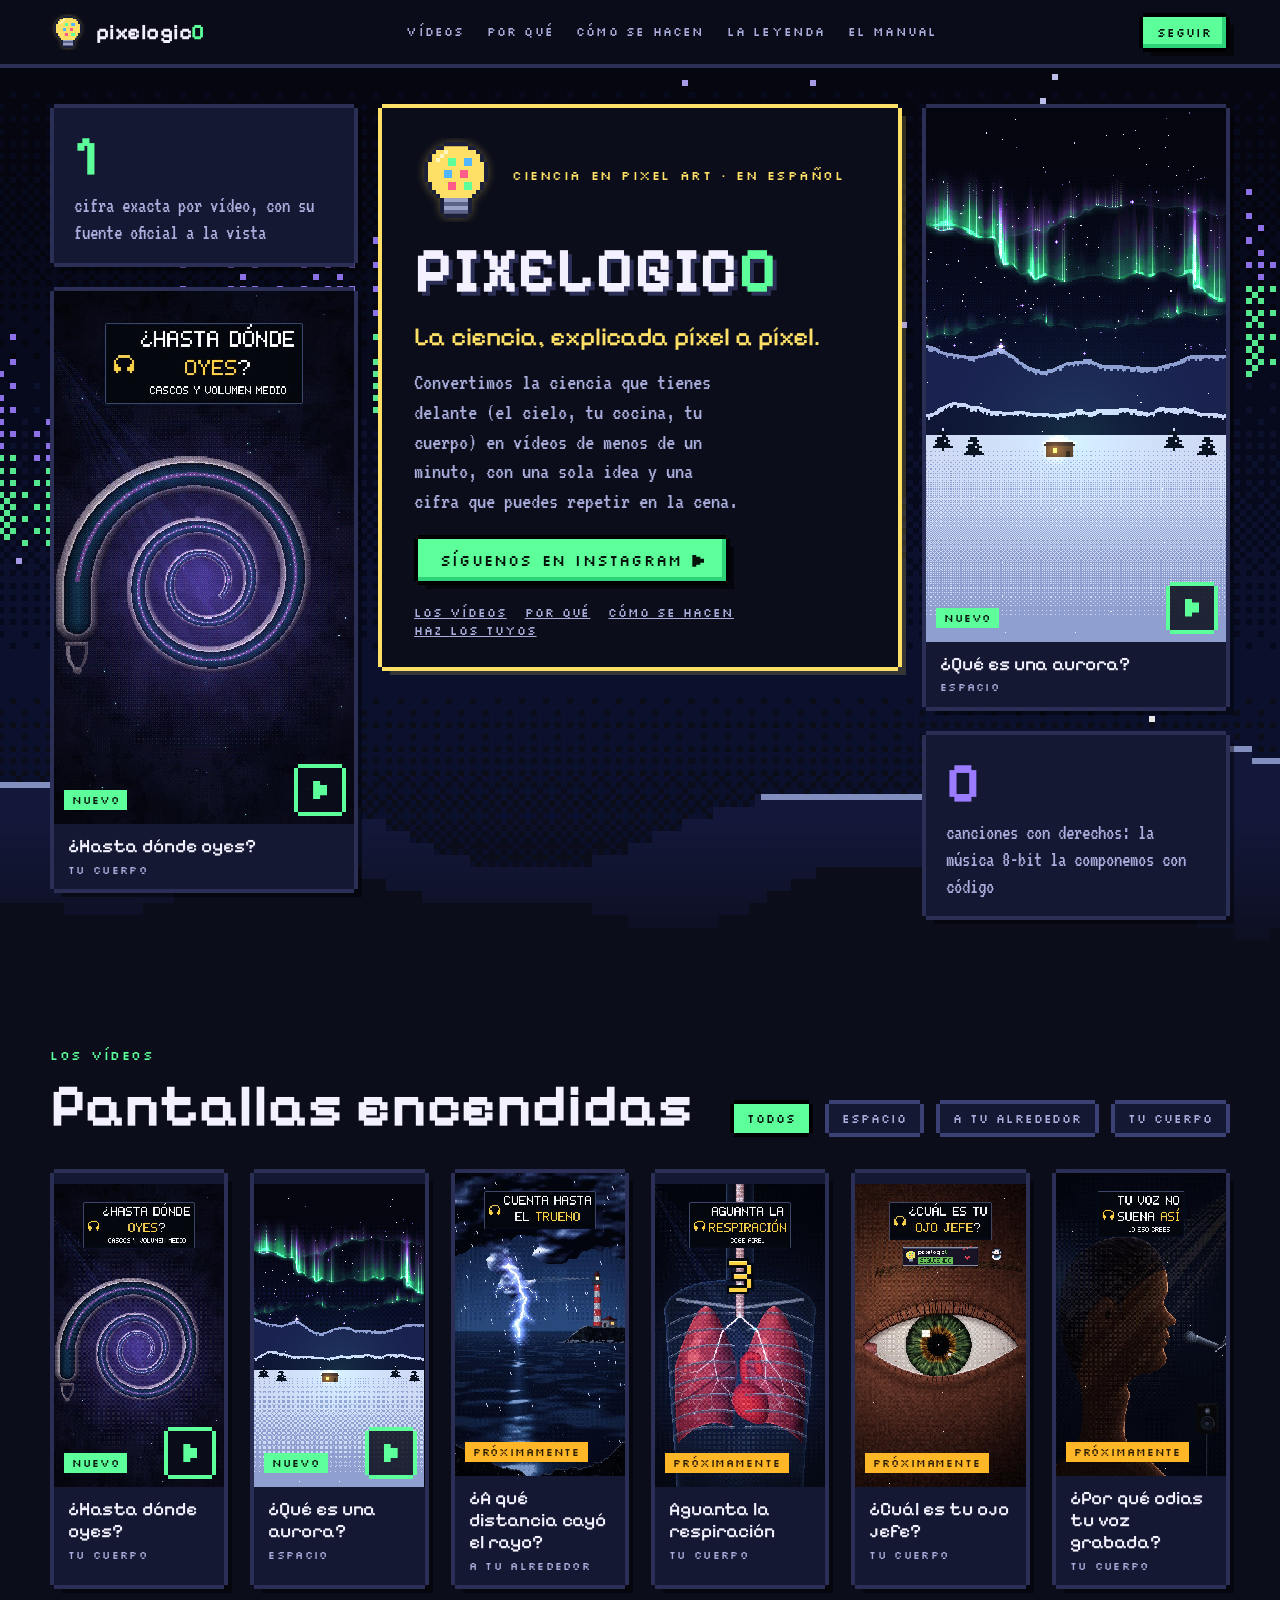
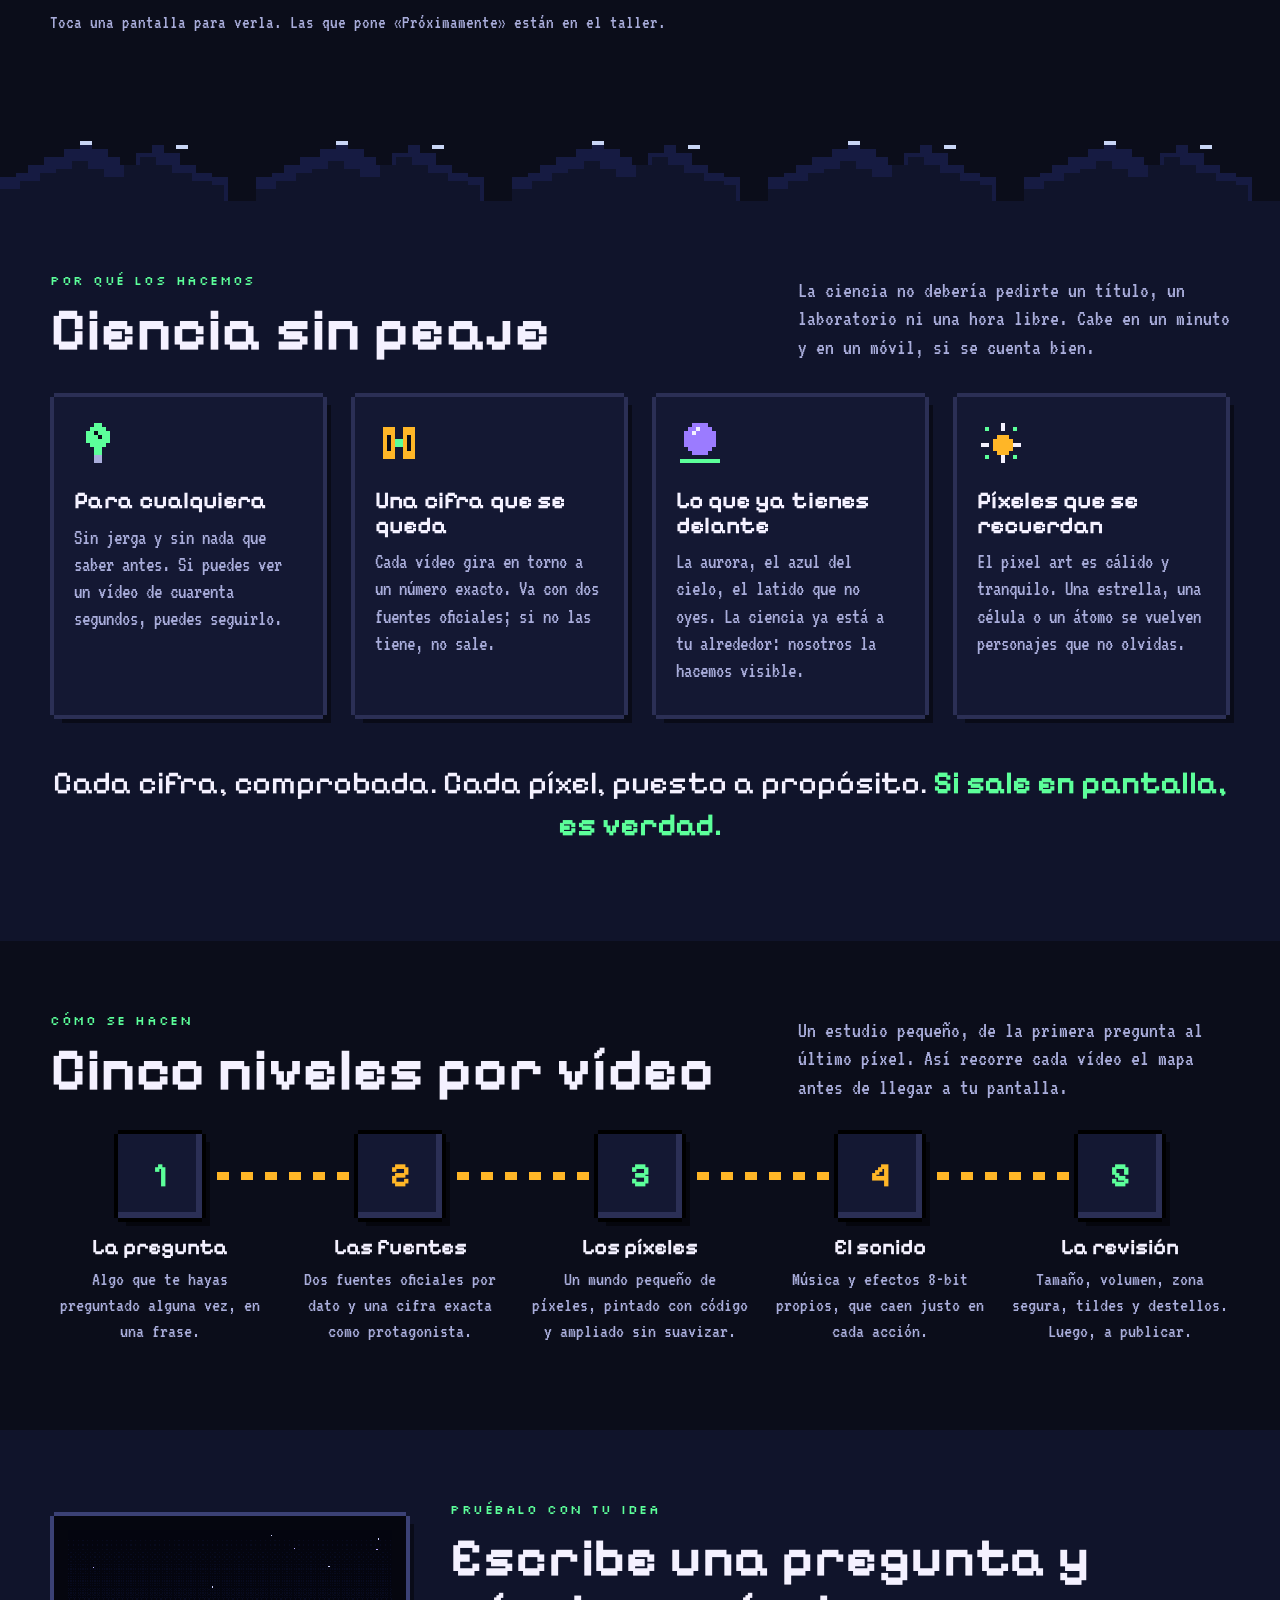
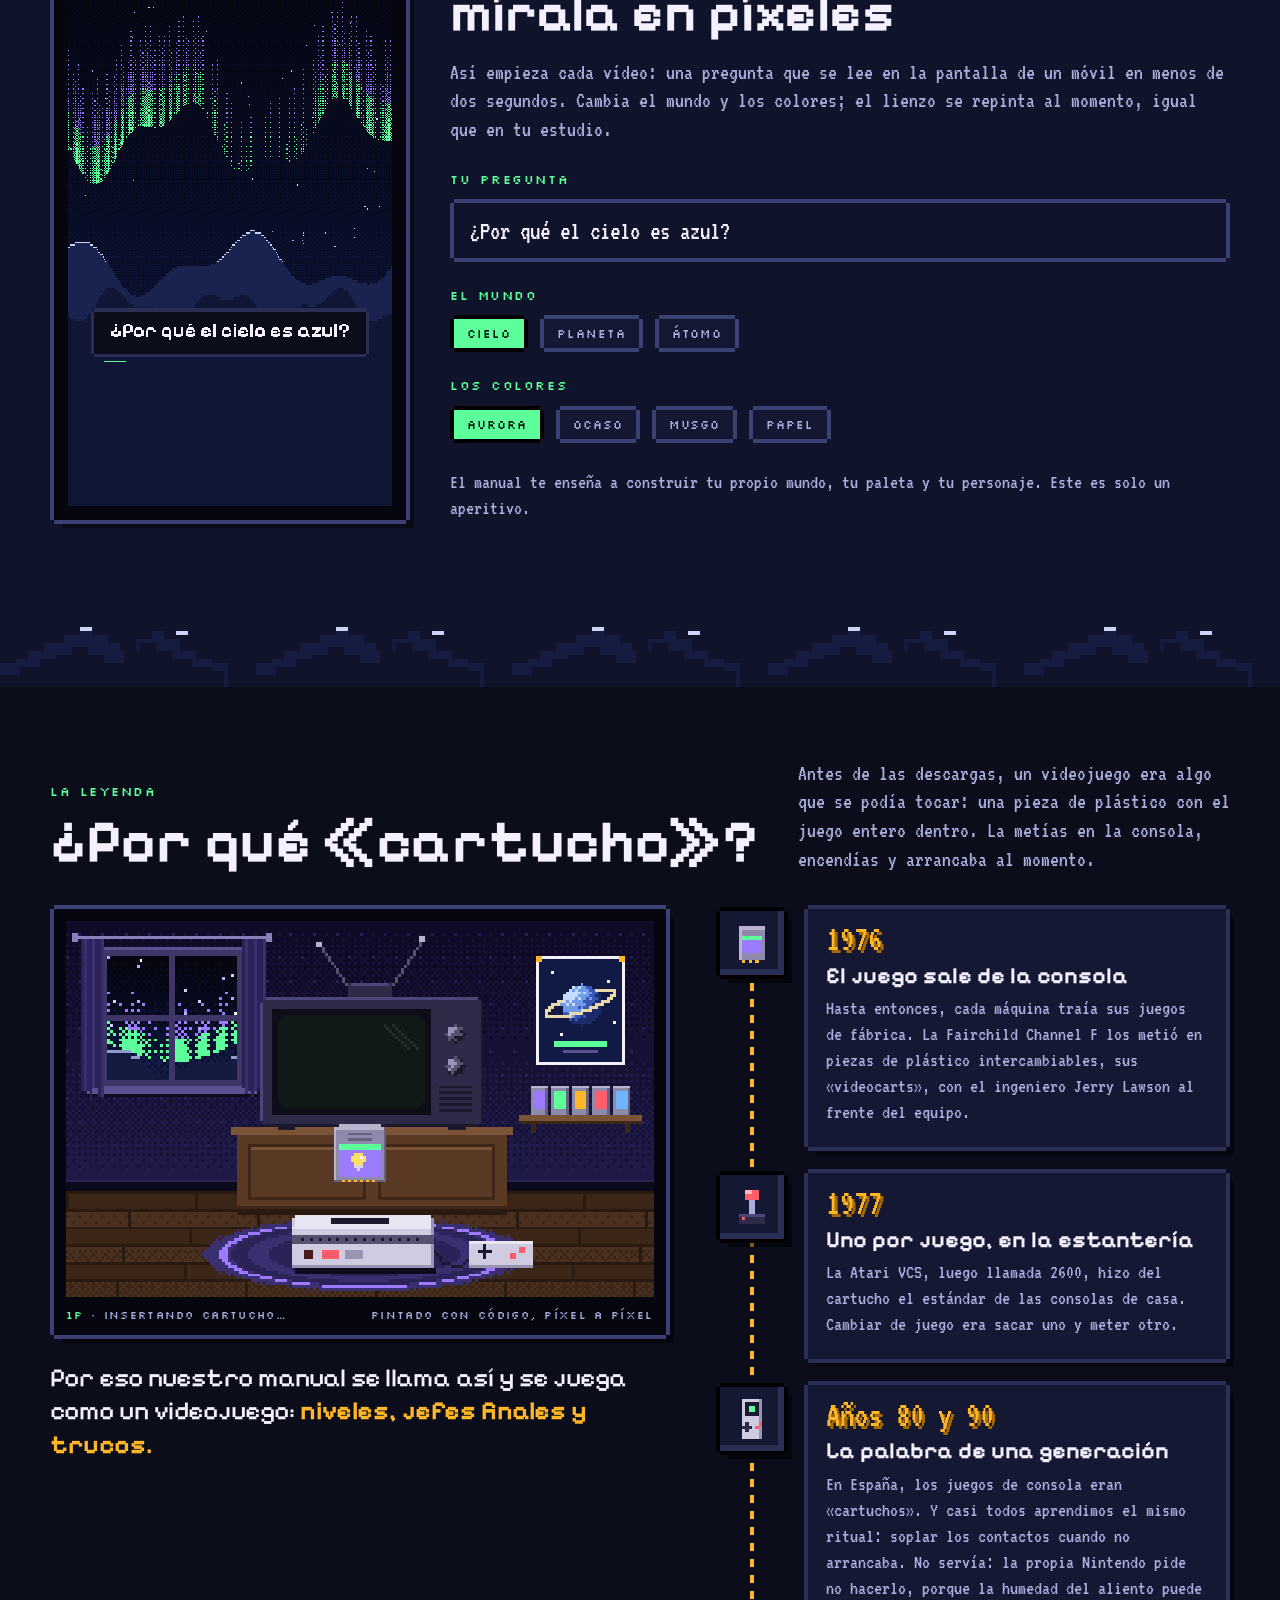
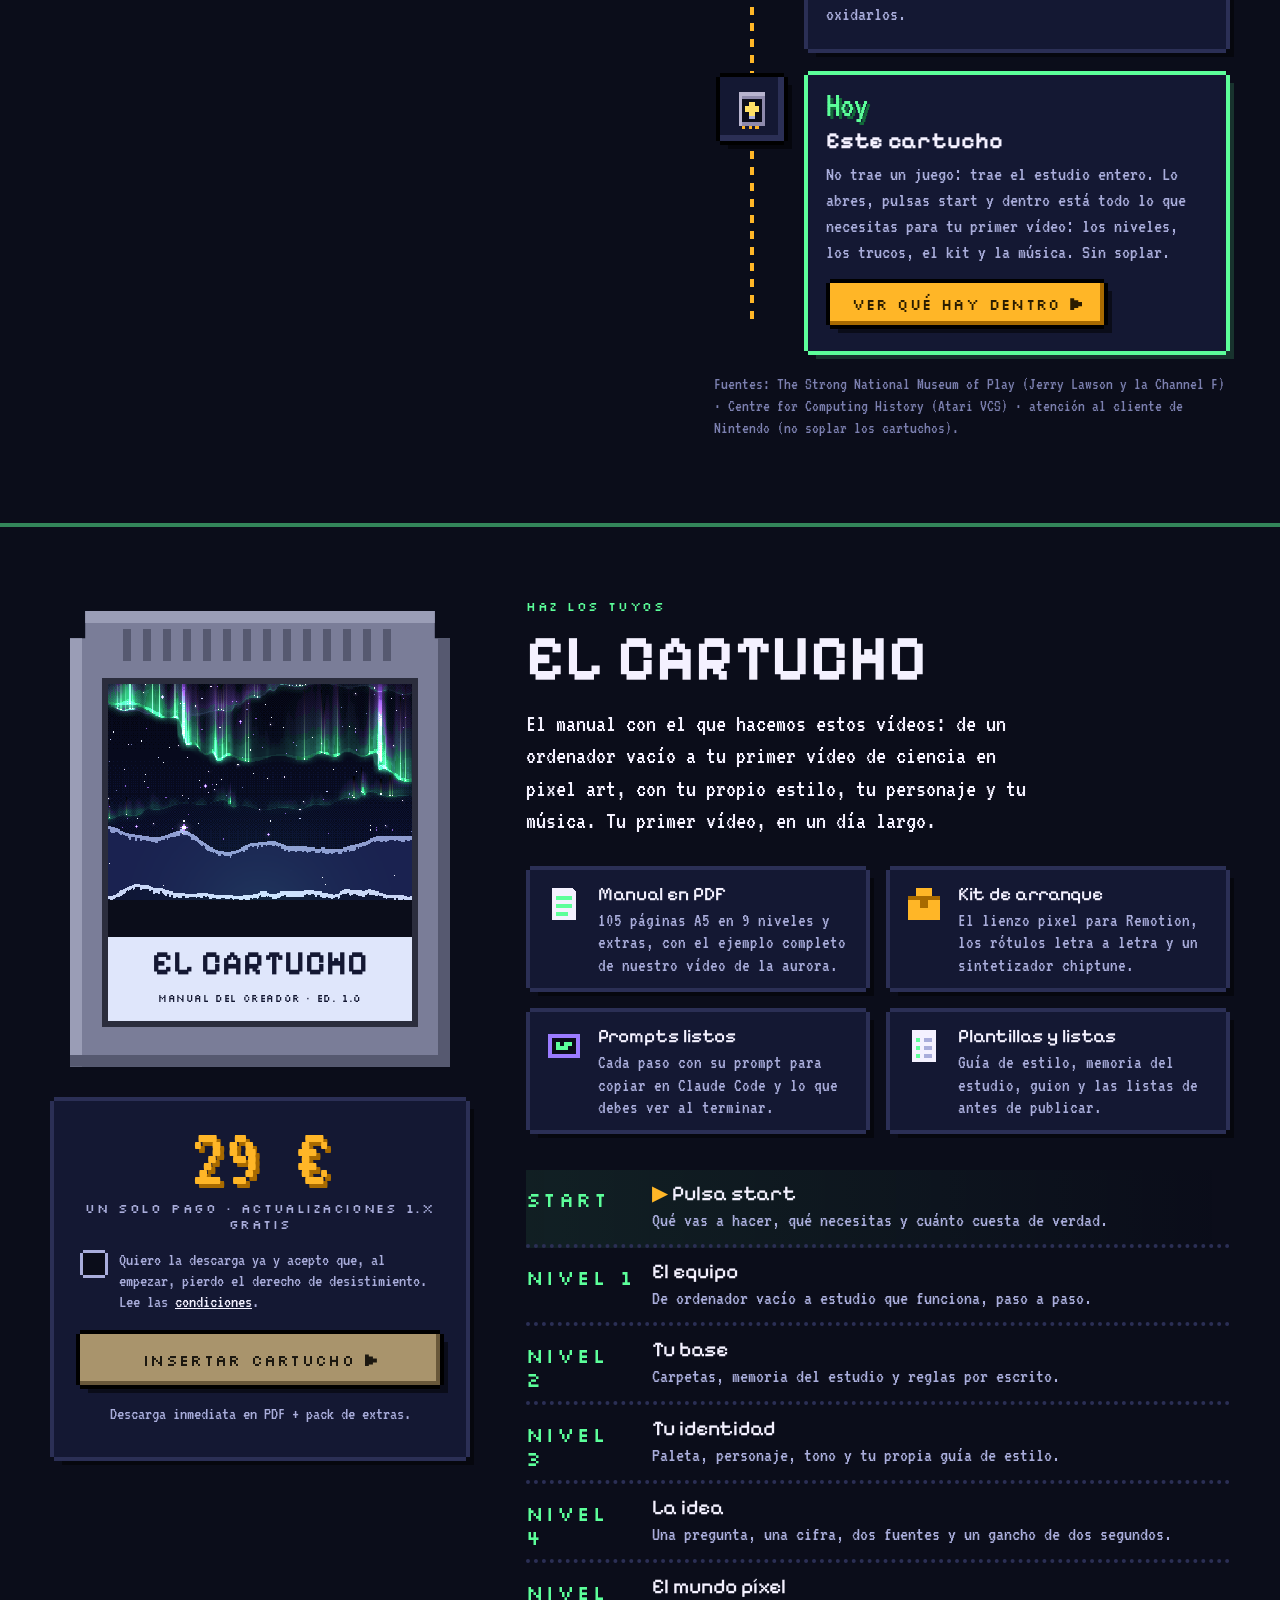
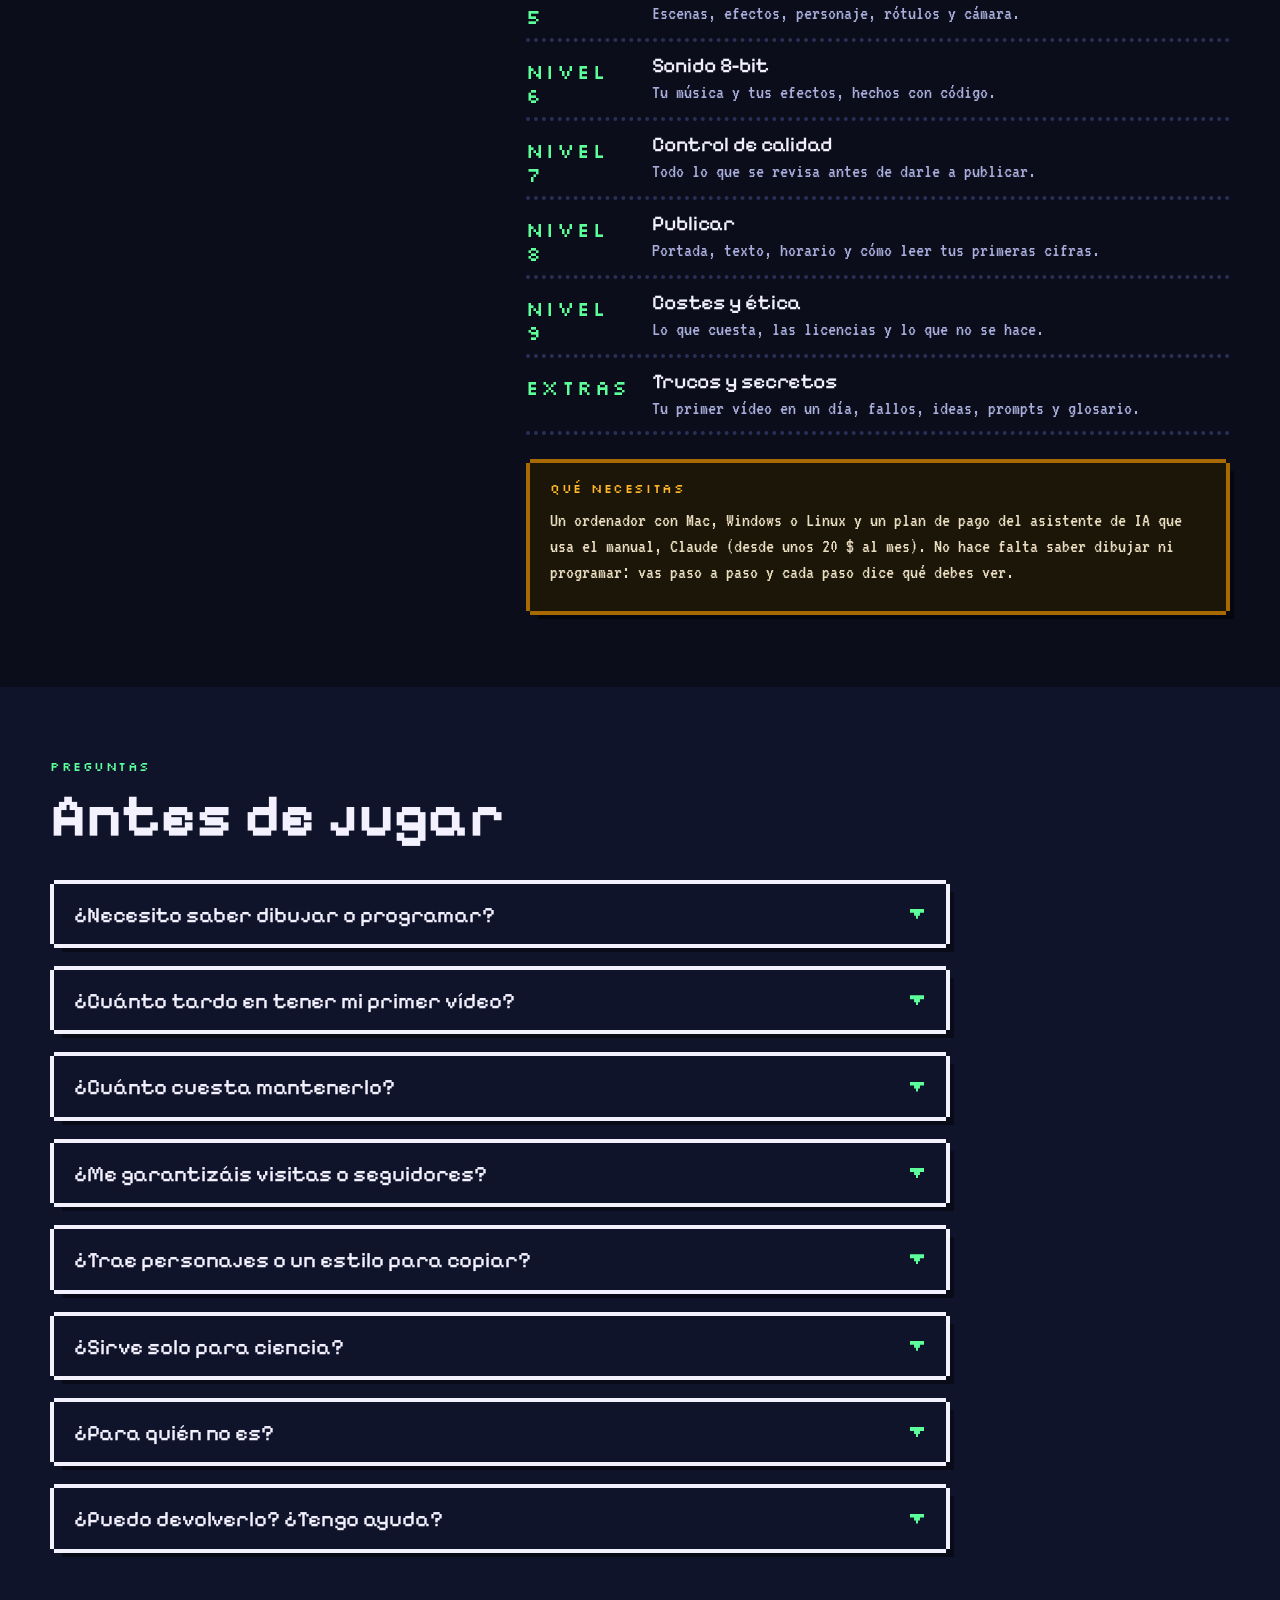
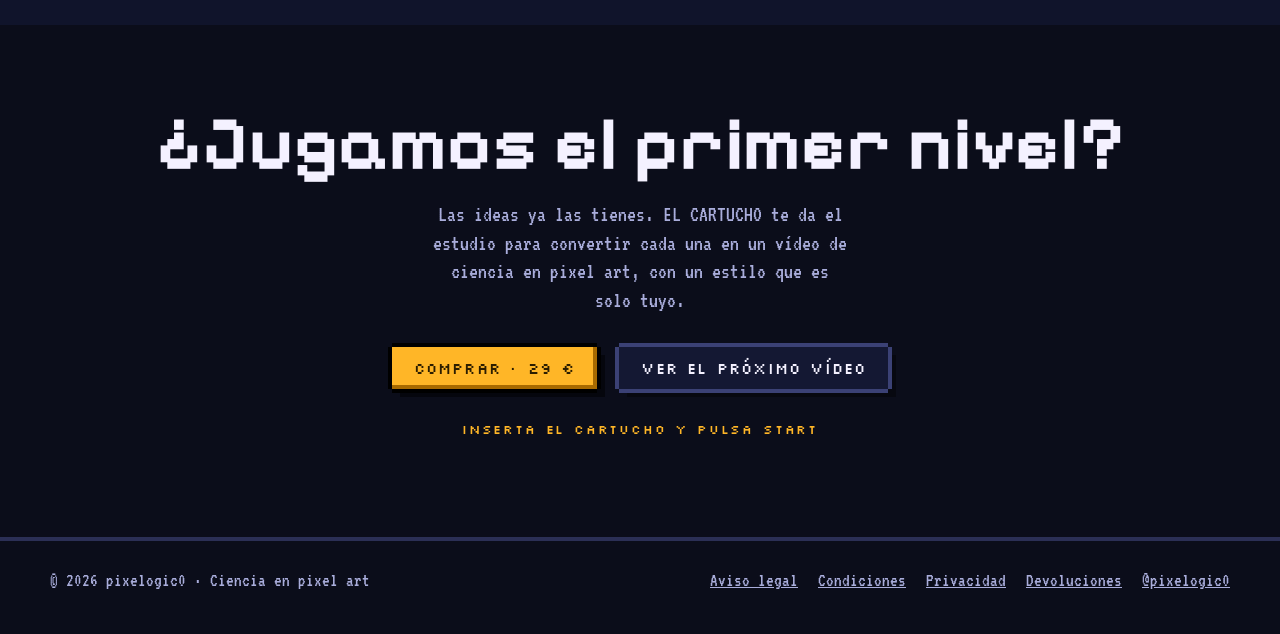
==== index.html @ 7b2f0f10 "Portadas nuevas de los vídeos" ====
<!doctype html>
<html lang="es">
<head>
<meta charset="utf-8">
<meta name="viewport" content="width=device-width, initial-scale=1">
<title>pixelogic0 · Ciencia en pixel art</title>
<meta name="description" content="Vídeos de ciencia en pixel art: una pregunta, una cifra exacta y dos fuentes oficiales. Y EL CARTUCHO, el manual para hacer los tuyos.">
<link rel="canonical" href="https://pixelogic0.github.io/">
<!-- Vista previa al compartir (Facebook, Instagram, WhatsApp, X). Si cambia la dirección de la web, cambiar las tres URL de aquí -->
<meta property="og:type" content="website">
<meta property="og:locale" content="es_ES">
<meta property="og:site_name" content="pixelogic0">
<meta property="og:title" content="pixelogic0 · La ciencia, explicada píxel a píxel">
<meta property="og:description" content="Vídeos de ciencia en pixel art con una cifra exacta y su fuente oficial. Y EL CARTUCHO, el manual para hacer los tuyos.">
<meta property="og:url" content="https://pixelogic0.github.io/">
<meta property="og:image" content="https://pixelogic0.github.io/media/compartir.jpg">
<meta property="og:image:width" content="1200">
<meta property="og:image:height" content="630">
<meta property="og:image:alt" content="pixelogic0: ciencia en pixel art y la portada del manual EL CARTUCHO">
<meta name="twitter:card" content="summary_large_image">
<meta name="theme-color" content="#0b0d1a">
<link rel="icon" href="media/favicon.png">
<link rel="apple-touch-icon" href="media/logo.png">
<link rel="stylesheet" href="fuentes/fuentes.css">
<style>
/* pixelogic0 · landing en pixel art. Todo se escala a múltiplos de 4 px. */
.bab {
  --noche: #0b0d1a;
  --noche2: #10142b;
  --tinta: #141833;
  --borde: #2b2f55;
  --borde2: #3b4175;
  --nieve: #f4f1ff;
  --gris: #a9addb;
  --verde: #5cff9a;
  --verde2: #2fd47a;
  --violeta: #9b7bff;
  --ambar: #ffb627;
  --ambar2: #a86a00;
  --rojo: #ff5c6c;
  --amarillo: #ffe066;
  --px: 4px;
  --titulo: "Pixelify Sans", monospace;
  --etiqueta: "Silkscreen", monospace;
  --texto: "VT323", monospace;
  background: var(--noche);
  color: var(--nieve);
  font: 400 22px/1.3 var(--texto);
  -webkit-font-smoothing: none;
  overflow-x: clip;
}
.bab *, .bab *::before, .bab *::after { box-sizing: border-box; }
.bab img, .bab video, .bab canvas { display: block; max-width: 100%; image-rendering: pixelated; }
.bab a { color: inherit; }
.bab h1, .bab h2, .bab h3 { font-family: var(--titulo); font-weight: 700; margin: 0; line-height: 1.02; }
.bab p { margin: 0 0 .7em; }
.bab .envoltura { width: min(1180px, 100% - 32px); margin-inline: auto; }
.bab .etq { font: 400 13px/1.2 var(--etiqueta); letter-spacing: .12em; text-transform: uppercase; }
.bab :focus-visible { outline: 4px solid var(--ambar); outline-offset: 4px; }

/* Marco pixel: bordes de 4 px con esquinas recortadas (sin border-radius) */
.bab .pix {
  position: relative;
  background: var(--tinta);
  box-shadow:
    0 calc(-1 * var(--px)) 0 0 var(--b, var(--borde)),
    0 var(--px) 0 0 var(--b, var(--borde)),
    calc(-1 * var(--px)) 0 0 0 var(--b, var(--borde)),
    var(--px) 0 0 0 var(--b, var(--borde)),
    calc(2 * var(--px)) calc(2 * var(--px)) 0 0 var(--sombra, rgba(0,0,0,.45));
  margin: var(--px);
}

/* Botones */
.bab .boton {
  --b: #000;
  display: inline-flex; align-items: center; gap: 10px;
  padding: 14px 22px 13px;
  font: 400 15px/1 var(--etiqueta); letter-spacing: .08em; text-transform: uppercase; text-decoration: none;
  background: var(--ambar); color: #2b1d00;
  box-shadow: 0 -4px 0 0 var(--b), 0 4px 0 0 var(--b), -4px 0 0 0 var(--b), 4px 0 0 0 var(--b), inset -4px -4px 0 0 var(--ambar2), 8px 8px 0 0 rgba(0,0,0,.5);
  margin: 4px; border: 0; cursor: pointer;
  transition: transform .08s steps(1);
}
.bab .boton:hover { background: #ffc85a; }
.bab .boton:active { transform: translate(4px, 4px); box-shadow: 0 -4px 0 0 var(--b), 0 4px 0 0 var(--b), -4px 0 0 0 var(--b), 4px 0 0 0 var(--b), inset 4px 4px 0 0 var(--ambar2); }
.bab .boton.verde { background: var(--verde); color: #04140b; box-shadow: 0 -4px 0 0 var(--b), 0 4px 0 0 var(--b), -4px 0 0 0 var(--b), 4px 0 0 0 var(--b), inset -4px -4px 0 0 var(--verde2), 8px 8px 0 0 rgba(0,0,0,.5); }
.bab .boton.verde:hover { background: #8dffbb; }
.bab .boton.fantasma { background: var(--tinta); color: var(--nieve); --b: var(--borde2); box-shadow: 0 -4px 0 0 var(--b), 0 4px 0 0 var(--b), -4px 0 0 0 var(--b), 4px 0 0 0 var(--b), 8px 8px 0 0 rgba(0,0,0,.4); }
.bab .boton.fantasma:hover { background: var(--borde); }
.bab .flecha { display: inline-block; width: 12px; height: 12px; background: currentColor; clip-path: polygon(0 0, 33% 0, 33% 17%, 67% 17%, 67% 33%, 100% 33%, 100% 67%, 67% 67%, 67% 83%, 33% 83%, 33% 100%, 0 100%); }

/* ---------- Barra superior ---------- */
.bab .barra { position: sticky; top: 0; z-index: 20; background: rgba(11,13,26,.92); border-bottom: 4px solid var(--borde); }
.bab .barra .envoltura { display: flex; align-items: center; justify-content: space-between; gap: 16px; min-height: 64px; }
.bab .logo { display: inline-flex; align-items: center; gap: 10px; text-decoration: none; font: 700 22px/1 var(--titulo); letter-spacing: .02em; }
.bab .logo img { width: 36px; height: 36px; }
.bab .cero { color: var(--verde); }
.bab .menu { display: flex; gap: 22px; }
.bab .menu a { font: 400 12px/1 var(--etiqueta); letter-spacing: .1em; text-transform: uppercase; text-decoration: none; color: var(--gris); }
.bab .menu a:hover { color: var(--verde); }
.bab .barra .boton { padding: 10px 14px 9px; font-size: 12px; }

/* ---------- Portada (bento) ---------- */
.bab .portada { position: relative; padding: 36px 0 56px; isolation: isolate; }
.bab .cielo { position: absolute; inset: 0; z-index: -1; width: 100%; height: 100%; object-fit: cover; opacity: .9; }
.bab .portada::after { content: ""; position: absolute; inset: auto 0 0; height: 160px; z-index: -1; background: linear-gradient(transparent, var(--noche)); }
.bab .bento { display: grid; grid-template-columns: 1fr 1.7fr 1fr; gap: 20px; align-items: start; }
.bab .pila { display: grid; gap: 20px; }
.bab .tarjeta-titulo { --b: var(--amarillo); --sombra: rgba(255,224,102,.18); background: #0b0d1a; color: var(--nieve); padding: 30px 32px 30px; }
.bab .tarjeta-titulo .marca { display: flex; align-items: center; gap: 14px; margin-bottom: 16px; }
.bab .tarjeta-titulo .marca img { width: 84px; height: 84px; flex: none; }
.bab .tarjeta-titulo .etq { color: var(--amarillo); }
.bab .tarjeta-titulo h1 { font-size: clamp(40px, 5vw, 66px); white-space: nowrap; color: #f4f1ff; text-shadow: 4px 4px 0 #2b2f55; }
.bab .tarjeta-titulo .lema { font: 500 clamp(20px, 2.2vw, 26px)/1.25 var(--titulo); color: var(--amarillo); margin: 18px 0 14px; }
.bab .tarjeta-titulo p.txt { font-size: 23px; color: var(--gris); max-width: 36ch; }
.bab .tarjeta-titulo .acciones { display: flex; flex-wrap: wrap; gap: 10px 14px; margin-top: 18px; }
.bab .saltos { display: flex; flex-wrap: wrap; gap: 6px 18px; margin-top: 22px; }
.bab .saltos a { font: 400 12px/1 var(--etiqueta); text-transform: uppercase; letter-spacing: .08em; color: var(--gris); }
.bab .saltos a:hover { color: var(--amarillo); }

.bab .cifra { padding: 20px 20px 16px; }
.bab .cifra .num { font: 700 clamp(40px, 4.4vw, 56px)/1 var(--titulo); color: var(--verde); margin-bottom: 8px; }
.bab .cifra .num.violeta { color: var(--violeta); }
.bab .cifra .num.ambar { color: var(--ambar); }
.bab .cifra p { color: var(--gris); font-size: 21px; margin: 0; }

/* Pantallas (vídeos verticales) */
.bab .pantalla { padding: 0; overflow: hidden; cursor: pointer; text-align: left; border: 0; color: inherit; font: inherit; width: calc(100% - 8px); display: block; }
.bab .pantalla .marco { position: relative; aspect-ratio: 9 / 16; background: #05060f; overflow: hidden; }
.bab .pantalla video, .bab .pantalla img, .bab .pantalla canvas { position: absolute; inset: 0; width: 100%; height: 100%; object-fit: cover; }
.bab .pantalla .info { padding: 12px 14px 12px; background: var(--tinta); }
.bab .pantalla .info h3 { font: 500 19px/1.15 var(--titulo); }
.bab .pantalla .info .etq { color: var(--gris); font-size: 11px; margin-top: 6px; display: block; }
.bab .pantalla .sello { position: absolute; bottom: 14px; left: 10px; z-index: 2; padding: 5px 8px 4px; background: var(--ambar); color: #2b1d00; font: 400 11px/1 var(--etiqueta); letter-spacing: .08em; }
.bab .pantalla .sello.ya { background: var(--verde); color: #04140b; }
.bab .pantalla .play { position: absolute; right: 12px; bottom: 12px; z-index: 2; width: 44px; height: 44px; background: rgba(11,13,26,.85); display: grid; place-items: center; box-shadow: 0 -4px 0 0 var(--verde), 0 4px 0 0 var(--verde), -4px 0 0 0 var(--verde), 4px 0 0 0 var(--verde); }
.bab .pantalla .play::before { content: ""; width: 14px; height: 18px; background: var(--verde); clip-path: polygon(0 0, 50% 0, 50% 22%, 100% 22%, 100% 78%, 50% 78%, 50% 100%, 0 100%); }
.bab .pantalla:hover .info h3 { color: var(--verde); }
.bab .pantalla.proximo { cursor: default; }
.bab .pantalla.proximo .play { display: none; }

/* ---------- Secciones ---------- */
.bab section.bloque { padding: 72px 0; position: relative; }
.bab .cabecera { display: flex; flex-wrap: wrap; align-items: end; justify-content: space-between; gap: 18px 32px; margin-bottom: 32px; }
.bab .cabecera .etq { color: var(--verde); margin-bottom: 12px; }
.bab .cabecera h2 { font-size: clamp(38px, 5vw, 60px); }
.bab .cabecera p { color: var(--gris); max-width: 48ch; margin: 0; }
.bab .montes { height: 80px; background: url("data:image/svg+xml,%3Csvg xmlns='http://www.w3.org/2000/svg' viewBox='0 0 64 20' shape-rendering='crispEdges'%3E%3Cpath fill='%23161b42' d='M0 14h4v-1h3v-2h4v-2h5V7h4V5h3v2h4v2h3v2h4V8h4V6h3v2h4v3h4v2h4v1h4v6H0z'/%3E%3Cpath fill='%2310142b' d='M0 17h5v-2h5v-2h4v-1h4v-2h4v2h4v2h5v-3h4v-2h4v2h4v2h5v2h5v1h3v4H0z'/%3E%3Cpath fill='%23c9d5f5' d='M20 5h3v1h-3zM44 6h3v1h-3z'/%3E%3C/svg%3E") 0 100% / 256px 80px repeat-x; image-rendering: pixelated; }
.bab .suelo { height: 4px; background: var(--verde); opacity: .5; }

/* Filtros */
.bab .filtros { display: flex; flex-wrap: wrap; gap: 10px 12px; }
.bab .chip { --b: var(--borde2); padding: 9px 13px 8px; font: 400 12px/1 var(--etiqueta); letter-spacing: .08em; text-transform: uppercase; background: var(--tinta); color: var(--gris); border: 0; cursor: pointer; box-shadow: 0 -4px 0 0 var(--b), 0 4px 0 0 var(--b), -4px 0 0 0 var(--b), 4px 0 0 0 var(--b); margin: 4px; }
.bab .chip[aria-pressed="true"] { background: var(--verde); color: #04140b; --b: #000; }
.bab .rejilla { display: grid; grid-template-columns: repeat(auto-fill, minmax(168px, 1fr)); gap: 22px; }
.bab .nota { color: var(--gris); font-size: 19px; margin-top: 22px; }

/* Por qué */
.bab .razones { display: grid; grid-template-columns: repeat(4, 1fr); gap: 24px; }
.bab .razon { padding: 22px 20px 16px; }
.bab .razon .icono { width: 48px; height: 48px; margin-bottom: 14px; }
.bab .razon h3 { font-size: 24px; margin-bottom: 10px; color: var(--nieve); }
.bab .razon p { color: var(--gris); font-size: 21px; }
.bab .lema-grande { margin-top: 44px; text-align: center; font: 500 clamp(22px, 2.6vw, 32px)/1.3 var(--titulo); color: var(--nieve); }
.bab .lema-grande b { color: var(--verde); font-weight: 700; }

/* Mapa del mundo (cómo se hacen) */
.bab .mapa { display: grid; grid-template-columns: repeat(5, 1fr); gap: 20px; position: relative; }
.bab .mapa::before { content: ""; position: absolute; left: 6%; right: 6%; top: 38px; height: 8px; background: repeating-linear-gradient(90deg, var(--ambar) 0 12px, transparent 12px 24px); z-index: 0; }
.bab .casilla { position: relative; z-index: 1; text-align: center; }
.bab .casilla .nodo { --b: #000; width: 84px; height: 84px; margin: 0 auto 18px; display: grid; place-items: center; background: var(--tinta); font: 700 34px/1 var(--titulo); color: var(--ambar); box-shadow: 0 -4px 0 0 var(--b), 0 4px 0 0 var(--b), -4px 0 0 0 var(--b), 4px 0 0 0 var(--b), inset -6px -6px 0 0 var(--borde), 8px 8px 0 0 rgba(0,0,0,.5); }
.bab .casilla:nth-child(odd) .nodo { color: var(--verde); }
.bab .casilla h3 { font-size: 22px; margin-bottom: 8px; }
.bab .casilla p { color: var(--gris); font-size: 20px; }

/* Demo */
.bab .demo { display: grid; grid-template-columns: minmax(240px, 360px) 1fr; gap: 40px; align-items: center; }
.bab .demo .movil { padding: 14px; background: #05060f; --b: var(--borde2); }
.bab .demo canvas { width: 100%; aspect-ratio: 9 / 16; background: #000; }
.bab .control { margin-bottom: 26px; }
.bab .control label, .bab .control .etq { display: block; color: var(--verde); margin-bottom: 12px; }
.bab .campo { --b: var(--borde2); width: calc(100% - 8px); margin: 4px; padding: 14px 16px 12px; background: var(--noche2); color: var(--nieve); border: 0; font: 400 26px/1.1 var(--texto); box-shadow: 0 -4px 0 0 var(--b), 0 4px 0 0 var(--b), -4px 0 0 0 var(--b), 4px 0 0 0 var(--b); }
.bab .campo::placeholder { color: #6b6f9c; }
.bab .demo .ayuda { color: var(--gris); font-size: 20px; margin-top: 10px; }

/* Producto */
.bab .producto { display: grid; grid-template-columns: minmax(260px, 420px) 1fr; gap: 56px; align-items: start; }
.bab .cartucho { position: relative; width: min(100%, 380px); margin: 12px auto 0; aspect-ratio: 5 / 6; background: #7a7d98; clip-path: polygon(0 6%, 4% 6%, 4% 0, 96% 0, 96% 6%, 100% 6%, 100% 100%, 0 100%); box-shadow: inset -12px -12px 0 0 #565970, inset 12px 12px 0 0 #9a9db6; }
.bab .cartucho::before { content: ""; position: absolute; left: 14%; right: 14%; top: 4%; height: 7%; background: repeating-linear-gradient(90deg, #565970 0 8px, transparent 8px 20px); }
.bab .cartucho .etiqueta { position: absolute; left: 10%; right: 10%; top: 16%; bottom: 10%; background: var(--noche); box-shadow: 0 0 0 6px #2b2d3d; overflow: hidden; }
.bab .cartucho .etiqueta img { width: 100%; height: 64%; object-fit: cover; object-position: 50% 30%; }
.bab .cartucho .etiqueta .rot { position: absolute; left: 0; right: 0; bottom: 0; padding: 10px 12px 12px; background: #dfe6fb; color: var(--tinta); text-align: center; }
.bab .cartucho .etiqueta .rot b { display: block; font: 700 clamp(24px, 3vw, 34px)/1 var(--titulo); }
.bab .cartucho .etiqueta .rot span { font: 400 10px/1.3 var(--etiqueta); letter-spacing: .06em; }
.bab .precio-caja { margin-top: 34px; padding: 22px 22px 18px; text-align: center; }
.bab .precio { font: 400 88px/.8 var(--texto); color: var(--ambar); text-shadow: 4px 4px 0 var(--ambar2); }
.bab .precio-caja .etq { color: var(--gris); margin: 8px 0 18px; display: block; }
.bab .precio-caja .boton { width: calc(100% - 8px); justify-content: center; font-size: 16px; padding: 18px 16px 17px; }
.bab .precio-caja .seguro { color: var(--gris); font-size: 18px; margin-top: 14px; }
.bab .consiento { position: relative; display: flex; gap: 14px; align-items: flex-start; text-align: left; margin: 0 4px 18px; font-size: 18px; line-height: 1.15; color: var(--gris); cursor: pointer; }
.bab .consiento input { position: absolute; opacity: 0; width: 1px; height: 1px; }
.bab .consiento .casilla { flex: none; position: relative; width: 22px; height: 22px; margin: 3px 0 0 3px; background: var(--noche); box-shadow: 0 -3px 0 0 var(--gris), 0 3px 0 0 var(--gris), -3px 0 0 0 var(--gris), 3px 0 0 0 var(--gris); }
.bab .consiento input:checked + .casilla { background: var(--verde); box-shadow: 0 -3px 0 0 #000, 0 3px 0 0 #000, -3px 0 0 0 #000, 3px 0 0 0 #000; }
.bab .consiento input:checked + .casilla::after { content: ""; position: absolute; left: 3px; top: 3px; width: 2px; height: 2px; color: #04140b; box-shadow: 0 8px, 2px 10px, 4px 12px, 6px 10px, 8px 8px, 10px 6px, 12px 4px, 14px 2px, 0 10px, 4px 14px, 6px 12px; }
.bab .consiento input:focus-visible + .casilla { outline: 4px solid var(--ambar); outline-offset: 5px; }
.bab .consiento a { color: var(--nieve); }
.bab .boton[aria-disabled="true"] { filter: saturate(.35) brightness(.8); }
.bab .aviso-compra { color: var(--ambar); font-size: 19px; margin: 12px 0 0; }

.bab .ficha h2 { font-size: clamp(40px, 5vw, 64px); margin-bottom: 16px; }
.bab .ficha .entrada { font-size: 25px; color: var(--nieve); max-width: 52ch; }
.bab .inventario { display: grid; grid-template-columns: repeat(2, 1fr); gap: 16px; margin: 28px 0 36px; }
.bab .objeto { display: flex; gap: 14px; align-items: start; padding: 14px 14px 10px; }
.bab .objeto svg { flex: none; width: 40px; height: 40px; }
.bab .objeto b { display: block; font: 500 19px/1.15 var(--titulo); margin-bottom: 4px; }
.bab .objeto span { color: var(--gris); font-size: 19px; line-height: 1.2; display: block; }
.bab .niveles { list-style: none; padding: 0; margin: 0 0 28px; display: grid; gap: 0; }
.bab .niveles li { display: grid; grid-template-columns: 110px 1fr; gap: 16px; padding: 12px 0 10px; border-bottom: 4px dotted var(--borde); }
.bab .niveles li .etq { color: var(--verde); padding-top: 5px; }
.bab .niveles li b { font: 500 21px/1.1 var(--titulo); display: block; }
.bab .niveles li span { color: var(--gris); font-size: 20px; }
.bab .niveles li.sel { background: linear-gradient(90deg, rgba(92,255,154,.08), transparent); }
.bab .niveles li.sel b::before { content: "▶ "; color: var(--ambar); }
.bab .requisitos { padding: 18px 20px 12px; --b: var(--ambar2); background: #1b1608; }
.bab .requisitos .etq { color: var(--ambar); display: block; margin-bottom: 10px; }
.bab .requisitos p { color: #e9dcc0; font-size: 20px; }

/* Leyenda del cartucho */
.bab .leyenda { display: grid; grid-template-columns: 1.2fr 1fr; gap: 44px; align-items: start; }
.bab .leyenda .escena { position: sticky; top: 92px; }
.bab .habitacion { padding: 12px; background: #05060f; --b: var(--borde2); }
.bab .habitacion canvas { width: 100%; aspect-ratio: 200 / 128; background: #0f0b26; }
.bab .habitacion .pie-hab { display: flex; flex-wrap: wrap; justify-content: space-between; gap: 6px 14px; padding-top: 12px; }
.bab .habitacion .pie-hab .etq { color: var(--gris); font-size: 11px; }
.bab .habitacion .pie-hab .etq b { color: var(--verde); font-weight: 400; }
.bab .leyenda .remate { margin-top: 26px; font: 500 clamp(20px, 2.2vw, 26px)/1.3 var(--titulo); color: var(--nieve); }
.bab .leyenda .remate b { color: var(--ambar); font-weight: 700; }
.bab .cronica { list-style: none; padding: 0; margin: 0; display: grid; gap: 18px; position: relative; }
.bab .cronica::before { content: ""; position: absolute; left: 36px; top: 30px; bottom: 30px; width: 4px; background: repeating-linear-gradient(180deg, var(--ambar) 0 8px, transparent 8px 16px); }
.bab .hito { position: relative; display: grid; grid-template-columns: 76px 1fr; gap: 14px; align-items: start; }
.bab .hito .icono-hito { --b: #000; width: 64px; height: 64px; margin: 6px; display: grid; place-items: center; background: var(--tinta); box-shadow: 0 -4px 0 0 var(--b), 0 4px 0 0 var(--b), -4px 0 0 0 var(--b), 4px 0 0 0 var(--b), inset -6px -6px 0 0 var(--borde), 8px 8px 0 0 rgba(0,0,0,.5); }
.bab .hito .icono-hito svg { width: 40px; height: 40px; }
.bab .hito .texto-hito { padding: 14px 18px 8px; }
.bab .hito .anyo { display: block; font: 400 36px/.9 var(--texto); color: var(--ambar); text-shadow: 3px 3px 0 var(--ambar2); margin-bottom: 8px; }
.bab .hito h3 { font-size: 23px; margin-bottom: 8px; }
.bab .hito p { color: var(--gris); font-size: 20px; }
.bab .hito.hoy .texto-hito { --b: var(--verde); --sombra: rgba(92,255,154,.16); }
.bab .hito.hoy .anyo { color: var(--verde); text-shadow: 3px 3px 0 #13693a; }
.bab .fuentes-ley { color: #7c80b0; font-size: 17px; margin-top: 18px; }

/* Preguntas: cajas de diálogo */
.bab .preguntas { display: grid; gap: 18px; max-width: 900px; }
.bab details.dialogo { --b: var(--nieve); background: var(--noche2); padding: 0; }
.bab details.dialogo summary { list-style: none; cursor: pointer; padding: 18px 54px 16px 20px; font: 500 22px/1.2 var(--titulo); position: relative; }
.bab details.dialogo summary::-webkit-details-marker { display: none; }
.bab details.dialogo summary::after { content: ""; position: absolute; right: 22px; top: 50%; width: 14px; height: 10px; margin-top: -5px; background: var(--verde); clip-path: polygon(0 0, 100% 0, 100% 40%, 71% 40%, 71% 70%, 57% 70%, 57% 100%, 43% 100%, 43% 70%, 29% 70%, 29% 40%, 0 40%); }
.bab details.dialogo[open] summary::after { transform: rotate(180deg); }
.bab details.dialogo .resp { padding: 0 20px 14px; color: var(--gris); font-size: 21px; }
.bab details.dialogo .resp b { color: var(--nieve); font-weight: 400; }

/* Cierre y pie */
.bab .final { text-align: center; padding: 80px 0 96px; }
.bab .final h2 { font-size: clamp(40px, 6vw, 76px); margin-bottom: 18px; }
.bab .final p { color: var(--gris); max-width: 46ch; margin: 0 auto 28px; }
.bab .final .acciones { display: flex; justify-content: center; flex-wrap: wrap; gap: 14px; }
.bab .insert { display: inline-block; margin-top: 30px; font: 400 13px/1 var(--etiqueta); letter-spacing: .14em; color: var(--ambar); animation: parpadeo 1.6s steps(1) infinite; }
@keyframes parpadeo { 50% { opacity: 0; } }
.bab footer.pie { border-top: 4px solid var(--borde); padding: 28px 0 40px; color: var(--gris); font-size: 19px; }
.bab footer.pie .envoltura { display: flex; flex-wrap: wrap; justify-content: space-between; gap: 14px 28px; }
.bab footer.pie nav { display: flex; flex-wrap: wrap; gap: 8px 20px; }
.bab footer.pie a { color: var(--gris); }
.bab footer.pie a:hover { color: var(--verde); }

/* Visor de vídeo */
.bab dialog.visor { border: 0; padding: 0; background: transparent; max-width: min(420px, 92vw); width: 100%; color: var(--nieve); }
.bab dialog.visor::backdrop { background: rgba(5,6,15,.88); }
.bab dialog.visor .pix { padding: 12px; background: #05060f; --b: var(--verde); }
.bab dialog.visor video { width: 100%; aspect-ratio: 9 / 16; background: #000; }
.bab dialog.visor .pie-visor { display: flex; justify-content: space-between; align-items: center; gap: 12px; padding-top: 12px; }
.bab dialog.visor h3 { font-size: 20px; }
.bab dialog.visor .cerrar { padding: 9px 12px 8px; font-size: 12px; }

/* ---------- Móvil ---------- */
@media (max-width: 980px) {
  .bab .menu { display: none; }
  .bab .bento { grid-template-columns: 1fr 1fr; }
  .bab .bento .tarjeta-titulo { grid-column: 1 / -1; order: -1; }
  .bab .razones { grid-template-columns: repeat(2, 1fr); }
  .bab .mapa { grid-template-columns: 1fr; gap: 26px; }
  .bab .mapa::before { left: 46px; right: auto; top: 20px; bottom: 20px; width: 8px; height: auto; background: repeating-linear-gradient(180deg, var(--ambar) 0 12px, transparent 12px 24px); }
  .bab .casilla { display: grid; grid-template-columns: 92px 1fr; gap: 0 18px; text-align: left; align-items: center; }
  .bab .casilla .nodo { margin: 0; grid-row: span 2; }
  .bab .demo, .bab .producto, .bab .leyenda { grid-template-columns: 1fr; }
  .bab .leyenda .escena { position: static; }
  .bab .demo .movil { max-width: 340px; margin-inline: auto; }
}
@media (max-width: 600px) {
  .bab { font-size: 21px; }
  .bab .tarjeta-titulo .marca img { width: 64px; height: 64px; }
  .bab .barra .boton { display: none; }
  .bab .tarjeta-titulo { padding: 26px 20px 22px; }
  .bab .razones, .bab .inventario { grid-template-columns: 1fr; }
  .bab .rejilla { grid-template-columns: repeat(2, 1fr); gap: 16px; }
  .bab .pantalla .info h3 { font-size: 16px; }
  .bab .niveles li { grid-template-columns: 1fr; gap: 4px; }
  .bab section.bloque { padding: 56px 0; }
}
@media (prefers-reduced-motion: reduce) {
  .bab .insert { animation: none; }
  .bab .boton { transition: none; }
}
</style>
</head>
<body style="margin:0;background:#0b0d1a">
<div class="bab" id="bab">

<header class="barra">
  <div class="envoltura">
    <a class="logo" href="#inicio" aria-label="pixelogic0, inicio">
      <img data-media="logo" alt="" width="36" height="36">
      <span>pixelogic<span class="cero">0</span></span>
    </a>
    <nav class="menu" aria-label="Secciones">
      <a href="#videos">Vídeos</a>
      <a href="#porque">Por qué</a>
      <a href="#como">Cómo se hacen</a>
      <a href="#leyenda">La leyenda</a>
      <a href="#manual">El manual</a>
    </nav>
    <a class="boton verde" data-enlace="instagram" href="#">Seguir</a>
  </div>
</header>

<main id="inicio">
  <!-- PORTADA -->
  <section class="portada">
    <canvas class="cielo" id="cielo" aria-hidden="true"></canvas>
    <div class="envoltura">
      <div class="bento">
        <div class="pila">
          <div class="pix cifra"><div class="num">1</div><p>cifra exacta por vídeo, con su fuente oficial a la vista</p></div>
          <div data-pantalla="0"></div>
        </div>
        <div class="pix tarjeta-titulo">
          <div class="marca"><img data-media="logo" alt="Logo de pixelogic0: una bombilla de píxeles"><p class="etq">Ciencia en pixel art · en español</p></div>
          <h1>PIXELOGIC<span class="cero">0</span></h1>
          <p class="lema">La ciencia, explicada píxel a píxel.</p>
          <p class="txt">Convertimos la ciencia que tienes delante (el cielo, tu cocina, tu cuerpo) en vídeos de menos de un minuto, con una sola idea y una cifra que puedes repetir en la cena.</p>
          <div class="acciones">
            <a class="boton verde" data-enlace="instagram" href="#">Síguenos en Instagram <span class="flecha"></span></a>
          </div>
          <nav class="saltos" aria-label="Atajos">
            <a href="#videos">Los vídeos</a><a href="#porque">Por qué</a><a href="#como">Cómo se hacen</a><a href="#manual">Haz los tuyos</a>
          </nav>
        </div>
        <div class="pila">
          <div data-pantalla="1"></div>
          <div class="pix cifra"><div class="num violeta">0</div><p>canciones con derechos: la música 8-bit la componemos con código</p></div>
        </div>
      </div>
      <div id="cifras-reales"></div>
    </div>
  </section>

  <!-- VÍDEOS -->
  <section class="bloque" id="videos">
    <div class="envoltura">
      <div class="cabecera">
        <div>
          <p class="etq">Los vídeos</p>
          <h2>Pantallas encendidas</h2>
        </div>
        <div class="filtros" role="group" aria-label="Filtrar por tema">
          <button class="chip" aria-pressed="true" data-tema="todos">Todos</button>
          <button class="chip" aria-pressed="false" data-tema="espacio">Espacio</button>
          <button class="chip" aria-pressed="false" data-tema="alrededor">A tu alrededor</button>
          <button class="chip" aria-pressed="false" data-tema="cuerpo">Tu cuerpo</button>
        </div>
      </div>
      <div class="rejilla" id="rejilla"></div>
      <p class="nota">Toca una pantalla para verla. Las que pone «Próximamente» están en el taller.</p>
    </div>
  </section>

  <div class="montes" aria-hidden="true"></div>

  <!-- POR QUÉ -->
  <section class="bloque" id="porque" style="background:var(--noche2)">
    <div class="envoltura">
      <div class="cabecera">
        <div>
          <p class="etq">Por qué los hacemos</p>
          <h2>Ciencia sin peaje</h2>
        </div>
        <p>La ciencia no debería pedirte un título, un laboratorio ni una hora libre. Cabe en un minuto y en un móvil, si se cuenta bien.</p>
      </div>
      <div class="razones">
        <article class="pix razon">
          <svg class="icono" viewBox="0 0 12 12" shape-rendering="crispEdges" aria-hidden="true"><path fill="#5cff9a" d="M5 1h2v1h1v1h1v3H8v1H7v2H5V7H4V6H3V3h1V2h1z"/><path fill="#0b0d1a" d="M5 3h1v1H5zM6 4h1v1H6z"/><path fill="#a9addb" d="M5 9h2v1H5zM5 10h2v1H5z"/></svg>
          <h3>Para cualquiera</h3>
          <p>Sin jerga y sin nada que saber antes. Si puedes ver un vídeo de cuarenta segundos, puedes seguirlo.</p>
        </article>
        <article class="pix razon">
          <svg class="icono" viewBox="0 0 12 12" shape-rendering="crispEdges" aria-hidden="true"><path fill="#ffb627" d="M2 2h3v8H2zM7 2h3v8H7z"/><path fill="#0b0d1a" d="M3 4h1v4H3zM8 4h1v4H8z"/><path fill="#5cff9a" d="M5 5h2v2H5z"/></svg>
          <h3>Una cifra que se queda</h3>
          <p>Cada vídeo gira en torno a un número exacto. Va con dos fuentes oficiales; si no las tiene, no sale.</p>
        </article>
        <article class="pix razon">
          <svg class="icono" viewBox="0 0 12 12" shape-rendering="crispEdges" aria-hidden="true"><path fill="#9b7bff" d="M4 1h4v1h1v1h1v4H9v1H8v1H4V8H3V7H2V3h1V2h1z"/><path fill="#f4f1ff" d="M4 3h1v1H4zM5 2h1v1H5z"/><path fill="#5cff9a" d="M1 10h10v1H1z"/></svg>
          <h3>Lo que ya tienes delante</h3>
          <p>La aurora, el azul del cielo, el latido que no oyes. La ciencia ya está a tu alrededor: nosotros la hacemos visible.</p>
        </article>
        <article class="pix razon">
          <svg class="icono" viewBox="0 0 12 12" shape-rendering="crispEdges" aria-hidden="true"><path fill="#f4f1ff" d="M6 1h1v2H6zM6 9h1v2H6zM1 6h2v1H1zM9 6h2v1H9z"/><path fill="#ffb627" d="M5 4h3v1h1v3H8v1H5V8H4V5h1z"/><path fill="#5cff9a" d="M2 2h1v1H2zM9 2h1v1H9zM2 9h1v1H2zM9 9h1v1H9z"/></svg>
          <h3>Píxeles que se recuerdan</h3>
          <p>El pixel art es cálido y tranquilo. Una estrella, una célula o un átomo se vuelven personajes que no olvidas.</p>
        </article>
      </div>
      <p class="lema-grande">Cada cifra, comprobada. Cada píxel, puesto a propósito. <b>Si sale en pantalla, es verdad.</b></p>
    </div>
  </section>

  <!-- CÓMO SE HACEN -->
  <section class="bloque" id="como">
    <div class="envoltura">
      <div class="cabecera">
        <div>
          <p class="etq">Cómo se hacen</p>
          <h2>Cinco niveles por vídeo</h2>
        </div>
        <p>Un estudio pequeño, de la primera pregunta al último píxel. Así recorre cada vídeo el mapa antes de llegar a tu pantalla.</p>
      </div>
      <ol class="mapa" style="list-style:none;padding:0;margin:0">
        <li class="casilla"><div class="nodo">1</div><h3>La pregunta</h3><p>Algo que te hayas preguntado alguna vez, en una frase.</p></li>
        <li class="casilla"><div class="nodo">2</div><h3>Las fuentes</h3><p>Dos fuentes oficiales por dato y una cifra exacta como protagonista.</p></li>
        <li class="casilla"><div class="nodo">3</div><h3>Los píxeles</h3><p>Un mundo pequeño de píxeles, pintado con código y ampliado sin suavizar.</p></li>
        <li class="casilla"><div class="nodo">4</div><h3>El sonido</h3><p>Música y efectos 8-bit propios, que caen justo en cada acción.</p></li>
        <li class="casilla"><div class="nodo">5</div><h3>La revisión</h3><p>Tamaño, volumen, zona segura, tildes y destellos. Luego, a publicar.</p></li>
      </ol>
    </div>
  </section>

  <!-- DEMO -->
  <section class="bloque" id="demo" style="background:var(--noche2)">
    <div class="envoltura">
      <div class="demo">
        <div class="pix movil"><canvas id="demo-lienzo" width="270" height="480" aria-label="Vista previa en pixel art de tu idea"></canvas></div>
        <div>
          <p class="etq" style="color:var(--verde);margin-bottom:12px">Pruébalo con tu idea</p>
          <h2 style="font-size:clamp(34px,4.4vw,54px);margin-bottom:18px">Escribe una pregunta y mírala en píxeles</h2>
          <p style="color:var(--gris);margin-bottom:28px">Así empieza cada vídeo: una pregunta que se lee en la pantalla de un móvil en menos de dos segundos. Cambia el mundo y los colores; el lienzo se repinta al momento, igual que en tu estudio.</p>
          <div class="control">
            <label class="etq" for="demo-texto">Tu pregunta</label>
            <input class="campo" id="demo-texto" maxlength="70" value="¿Por qué el cielo es azul?" placeholder="¿Cuánto pesa una nube?">
          </div>
          <div class="control">
            <span class="etq">El mundo</span>
            <div class="filtros" role="group" aria-label="Escena" id="demo-escenas">
              <button class="chip" aria-pressed="true" data-escena="cielo">Cielo</button>
              <button class="chip" aria-pressed="false" data-escena="planeta">Planeta</button>
              <button class="chip" aria-pressed="false" data-escena="atomo">Átomo</button>
            </div>
          </div>
          <div class="control">
            <span class="etq">Los colores</span>
            <div class="filtros" role="group" aria-label="Paleta" id="demo-paletas">
              <button class="chip" aria-pressed="true" data-paleta="aurora">Aurora</button>
              <button class="chip" aria-pressed="false" data-paleta="ocaso">Ocaso</button>
              <button class="chip" aria-pressed="false" data-paleta="musgo">Musgo</button>
              <button class="chip" aria-pressed="false" data-paleta="papel">Papel</button>
            </div>
          </div>
          <p class="ayuda">El manual te enseña a construir tu propio mundo, tu paleta y tu personaje. Este es solo un aperitivo.</p>
        </div>
      </div>
    </div>
  </section>

  <div class="montes" aria-hidden="true" style="background-color:var(--noche2)"></div>

  <!-- LEYENDA DEL CARTUCHO -->
  <section class="bloque" id="leyenda">
    <div class="envoltura">
      <div class="cabecera">
        <div>
          <p class="etq">La leyenda</p>
          <h2>¿Por qué «cartucho»?</h2>
        </div>
        <p>Antes de las descargas, un videojuego era algo que se podía tocar: una pieza de plástico con el juego entero dentro. La metías en la consola, encendías y arrancaba al momento.</p>
      </div>
      <div class="leyenda">
        <div class="escena">
          <div class="pix habitacion">
            <canvas id="habitacion" width="200" height="128" role="img" aria-label="Habitación de noche en pixel art: un cartucho entra en la consola y la tele se enciende con PULSA START"></canvas>
            <div class="pie-hab"><span class="etq"><b>1P</b> · Insertando cartucho…</span><span class="etq">Pintado con código, píxel a píxel</span></div>
          </div>
          <p class="remate">Por eso nuestro manual se llama así y se juega como un videojuego: <b>niveles, jefes finales y trucos.</b></p>
        </div>
        <div>
          <ol class="cronica">
            <li class="hito">
              <div class="icono-hito"><svg viewBox="0 0 12 12" shape-rendering="crispEdges" aria-hidden="true"><path fill="#8e8aac" d="M2 1h8v10H2z"/><path fill="#b8b4cf" d="M2 1h8v1H2zM2 2h1v9H2z"/><path fill="#9b7bff" d="M3 4h6v5H3z"/><path fill="#5cff9a" d="M3 4h6v1H3z"/><path fill="#ffb627" d="M3 11h1v1H3zM5 11h1v1H5zM7 11h1v1H7z"/></svg></div>
              <div class="pix texto-hito"><span class="anyo">1976</span><h3>El juego sale de la consola</h3><p>Hasta entonces, cada máquina traía sus juegos de fábrica. La Fairchild Channel F los metió en piezas de plástico intercambiables, sus «videocarts», con el ingeniero Jerry Lawson al frente del equipo.</p></div>
            </li>
            <li class="hito">
              <div class="icono-hito"><svg viewBox="0 0 12 12" shape-rendering="crispEdges" aria-hidden="true"><path fill="#2e2b48" d="M2 8h8v3H2z"/><path fill="#4a4675" d="M2 8h8v1H2z"/><path fill="#a9addb" d="M5 4h2v4H5z"/><path fill="#ff5c6c" d="M4 1h4v3H4z"/><path fill="#ffb3bb" d="M4 1h2v1H4z"/><path fill="#ff5c6c" d="M3 9h1v1H3z"/></svg></div>
              <div class="pix texto-hito"><span class="anyo">1977</span><h3>Uno por juego, en la estantería</h3><p>La Atari VCS, luego llamada 2600, hizo del cartucho el estándar de las consolas de casa. Cambiar de juego era sacar uno y meter otro.</p></div>
            </li>
            <li class="hito">
              <div class="icono-hito"><svg viewBox="0 0 12 12" shape-rendering="crispEdges" aria-hidden="true"><path fill="#cfcbe0" d="M3 0h6v12H3z"/><path fill="#9894b3" d="M8 0h1v12H8z"/><path fill="#1b192e" d="M4 1h4v4H4z"/><path fill="#5cff9a" d="M5 2h2v2H5z"/><path fill="#2e2b48" d="M4 7h1v3H4zM3 8h3v1H3z"/><path fill="#ff5c6c" d="M7 8h1v1H7zM8 7h1v1H8z"/></svg></div>
              <div class="pix texto-hito"><span class="anyo">Años 80 y 90</span><h3>La palabra de una generación</h3><p>En España, los juegos de consola eran «cartuchos». Y casi todos aprendimos el mismo ritual: soplar los contactos cuando no arrancaba. No servía: la propia Nintendo pide no hacerlo, porque la humedad del aliento puede oxidarlos.</p></div>
            </li>
            <li class="hito hoy">
              <div class="icono-hito"><svg viewBox="0 0 12 12" shape-rendering="crispEdges" aria-hidden="true"><path fill="#8e8aac" d="M2 1h8v10H2z"/><path fill="#b8b4cf" d="M2 1h8v1H2zM2 2h1v9H2z"/><path fill="#0b0d1a" d="M3 3h6v7H3z"/><path fill="#ffe066" d="M5 4h2v1H5zM4 5h4v2H4zM5 7h2v1H5z"/><path fill="#a9addb" d="M5 8h2v1H5z"/><path fill="#ffb627" d="M3 11h1v1H3zM5 11h1v1H5zM7 11h1v1H7z"/></svg></div>
              <div class="pix texto-hito"><span class="anyo">Hoy</span><h3>Este cartucho</h3><p>No trae un juego: trae el estudio entero. Lo abres, pulsas start y dentro está todo lo que necesitas para tu primer vídeo: los niveles, los trucos, el kit y la música. Sin soplar.</p><p><a class="boton" href="#manual">Ver qué hay dentro <span class="flecha"></span></a></p></div>
            </li>
          </ol>
          <p class="fuentes-ley">Fuentes: The Strong National Museum of Play (Jerry Lawson y la Channel F) · Centre for Computing History (Atari VCS) · atención al cliente de Nintendo (no soplar los cartuchos).</p>
        </div>
      </div>
    </div>
  </section>

  <div class="suelo" aria-hidden="true"></div>

  <!-- PRODUCTO -->
  <section class="bloque" id="manual">
    <div class="envoltura">
      <div class="producto">
        <div>
          <div class="cartucho" aria-hidden="true">
            <div class="etiqueta">
              <img data-media="cartucho" alt="">
              <div class="rot"><b>EL CARTUCHO</b><span>MANUAL DEL CREADOR · ED. 1.0</span></div>
            </div>
          </div>
          <div class="pix precio-caja" id="comprar">
            <div class="precio" data-dato="precio">29 €</div>
            <span class="etq">Un solo pago · actualizaciones 1.x gratis</span>
            <label class="consiento"><input type="checkbox" id="consiento"><span class="casilla" aria-hidden="true"></span><span>Quiero la descarga ya y acepto que, al empezar, pierdo el derecho de desistimiento. Lee las <a data-enlace="terminos" href="#">condiciones</a>.</span></label>
            <a class="boton" data-enlace="comprar" data-compra href="#">Insertar cartucho <span class="flecha"></span></a>
            <p class="aviso-compra" id="aviso-compra" role="status" hidden>Marca la casilla para continuar.</p>
            <p class="seguro">Descarga inmediata en PDF + pack de extras.</p>
          </div>
        </div>
        <div class="ficha">
          <p class="etq" style="color:var(--verde);margin-bottom:12px">Haz los tuyos</p>
          <h2>EL CARTUCHO</h2>
          <p class="entrada">El manual con el que hacemos estos vídeos: de un ordenador vacío a tu primer vídeo de ciencia en pixel art, con tu propio estilo, tu personaje y tu música. Tu primer vídeo, en un día largo.</p>
          <div class="inventario">
            <div class="pix objeto">
              <svg viewBox="0 0 10 10" shape-rendering="crispEdges" aria-hidden="true"><path fill="#f4f1ff" d="M2 1h5l1 1v7H2z"/><path fill="#5cff9a" d="M3 3h4v1H3zM3 5h4v1H3zM3 7h3v1H3z"/></svg>
              <div><b>Manual en PDF</b><span>105 páginas A5 en 9 niveles y extras, con el ejemplo completo de nuestro vídeo de la aurora.</span></div>
            </div>
            <div class="pix objeto">
              <svg viewBox="0 0 10 10" shape-rendering="crispEdges" aria-hidden="true"><path fill="#ffb627" d="M1 3h8v6H1z"/><path fill="#a86a00" d="M1 3h8v1H1zM4 4h2v2H4z"/><path fill="#ffb627" d="M3 1h4v2H3z"/></svg>
              <div><b>Kit de arranque</b><span>El lienzo pixel para Remotion, los rótulos letra a letra y un sintetizador chiptune.</span></div>
            </div>
            <div class="pix objeto">
              <svg viewBox="0 0 10 10" shape-rendering="crispEdges" aria-hidden="true"><path fill="#9b7bff" d="M1 2h8v6H1z"/><path fill="#0b0d1a" d="M2 3h6v4H2z"/><path fill="#5cff9a" d="M3 4h1v1H3zM5 4h2v1H5zM3 5h3v1H3z"/></svg>
              <div><b>Prompts listos</b><span>Cada paso con su prompt para copiar en Claude Code y lo que debes ver al terminar.</span></div>
            </div>
            <div class="pix objeto">
              <svg viewBox="0 0 10 10" shape-rendering="crispEdges" aria-hidden="true"><path fill="#f4f1ff" d="M2 1h6v8H2z"/><path fill="#5cff9a" d="M3 3h1v1H3zM3 5h1v1H3zM3 7h1v1H3z"/><path fill="#a9addb" d="M5 3h2v1H5zM5 5h2v1H5zM5 7h2v1H5z"/></svg>
              <div><b>Plantillas y listas</b><span>Guía de estilo, memoria del estudio, guion y las listas de antes de publicar.</span></div>
            </div>
          </div>
          <ul class="niveles" id="niveles">
            <li class="sel"><span class="etq">Start</span><div><b>Pulsa start</b><span>Qué vas a hacer, qué necesitas y cuánto cuesta de verdad.</span></div></li>
            <li><span class="etq">Nivel 1</span><div><b>El equipo</b><span>De ordenador vacío a estudio que funciona, paso a paso.</span></div></li>
            <li><span class="etq">Nivel 2</span><div><b>Tu base</b><span>Carpetas, memoria del estudio y reglas por escrito.</span></div></li>
            <li><span class="etq">Nivel 3</span><div><b>Tu identidad</b><span>Paleta, personaje, tono y tu propia guía de estilo.</span></div></li>
            <li><span class="etq">Nivel 4</span><div><b>La idea</b><span>Una pregunta, una cifra, dos fuentes y un gancho de dos segundos.</span></div></li>
            <li><span class="etq">Nivel 5</span><div><b>El mundo píxel</b><span>Escenas, efectos, personaje, rótulos y cámara.</span></div></li>
            <li><span class="etq">Nivel 6</span><div><b>Sonido 8-bit</b><span>Tu música y tus efectos, hechos con código.</span></div></li>
            <li><span class="etq">Nivel 7</span><div><b>Control de calidad</b><span>Todo lo que se revisa antes de darle a publicar.</span></div></li>
            <li><span class="etq">Nivel 8</span><div><b>Publicar</b><span>Portada, texto, horario y cómo leer tus primeras cifras.</span></div></li>
            <li><span class="etq">Nivel 9</span><div><b>Costes y ética</b><span>Lo que cuesta, las licencias y lo que no se hace.</span></div></li>
            <li><span class="etq">Extras</span><div><b>Trucos y secretos</b><span>Tu primer vídeo en un día, fallos, ideas, prompts y glosario.</span></div></li>
          </ul>
          <div class="pix requisitos">
            <span class="etq">Qué necesitas</span>
            <p>Un ordenador con Mac, Windows o Linux y un plan de pago del asistente de IA que usa el manual, Claude (desde unos 20 $ al mes). No hace falta saber dibujar ni programar: vas paso a paso y cada paso dice qué debes ver.</p>
          </div>
        </div>
      </div>
    </div>
  </section>

  <!-- PREGUNTAS -->
  <section class="bloque" id="preguntas" style="background:var(--noche2)">
    <div class="envoltura">
      <div class="cabecera">
        <div>
          <p class="etq">Preguntas</p>
          <h2>Antes de jugar</h2>
        </div>
      </div>
      <div class="preguntas">
        <details class="pix dialogo"><summary>¿Necesito saber dibujar o programar?</summary><div class="resp"><p>No. El manual parte de cero, desde la primera instalación. Los dibujos se hacen con código que escribe el asistente de IA siguiendo tus indicaciones; tú decides, revisas y corriges.</p></div></details>
        <details class="pix dialogo"><summary>¿Cuánto tardo en tener mi primer vídeo?</summary><div class="resp"><p>Un día largo y concentrado desde un ordenador vacío, o un fin de semana con calma. Después, cada vídeo nuevo es cuestión de una tarde.</p></div></details>
        <details class="pix dialogo"><summary>¿Cuánto cuesta mantenerlo?</summary><div class="resp"><p>El plan de pago de Claude, desde unos 20 $ al mes. El resto de herramientas son gratuitas para particulares y equipos pequeños, y la música la haces tú. El nivel 9 lo detalla, con sus licencias.</p></div></details>
        <details class="pix dialogo"><summary>¿Me garantizáis visitas o seguidores?</summary><div class="resp"><p><b>No, y nadie debería.</b> El manual te da un método para hacer vídeos originales, bien hechos y con datos que aguantan una pregunta. El crecimiento depende de tus ideas, tu constancia y las propias redes.</p></div></details>
        <details class="pix dialogo"><summary>¿Trae personajes o un estilo para copiar?</summary><div class="resp"><p>No, a propósito: si mil personas usaran el mismo personaje, nadie destacaría. Trae un kit técnico de arranque y plantillas, y un proceso para que crees tu paleta, tu personaje y tu voz.</p></div></details>
        <details class="pix dialogo"><summary>¿Sirve solo para ciencia?</summary><div class="resp"><p>El ejemplo y el método de fuentes están pensados para divulgación científica, pero el estudio sirve para cualquier tema que se cuente en menos de un minuto: historia, curiosidades, «¿y si…?».</p></div></details>
        <details class="pix dialogo"><summary>¿Para quién no es?</summary><div class="resp"><p>Para quien busque ingresos garantizados, canales que se publican solos, caras o voces falsas de personas reales, o bots que comenten y den «me gusta». Aquí cada vídeo lo publicas tú, con la app oficial de cada red.</p></div></details>
        <details class="pix dialogo"><summary>¿Puedo devolverlo? ¿Tengo ayuda?</summary><div class="resp"><p>Es contenido digital de descarga inmediata: al comprar aceptas que empiece la descarga y, con ello, pierdes el derecho de desistimiento. Si los archivos no llegan o la descarga falla, escríbenos y lo arreglamos enseguida. Para dudas de un paso, escribe con tu sistema, el paso y una captura: <a data-enlace="correo" href="mailto:pixelogic0.ayuda@proton.me" data-dato="correo">pixelogic0.ayuda@proton.me</a>.</p></div></details>
      </div>
    </div>
  </section>

  <!-- CIERRE -->
  <section class="final">
    <div class="envoltura">
      <h2>¿Jugamos el primer nivel?</h2>
      <p>Las ideas ya las tienes. EL CARTUCHO te da el estudio para convertir cada una en un vídeo de ciencia en pixel art, con un estilo que es solo tuyo.</p>
      <div class="acciones">
        <a class="boton" href="#comprar">Comprar · <span data-dato="precio">29 €</span></a>
        <a class="boton fantasma" data-enlace="instagram" href="#">Ver el próximo vídeo</a>
      </div>
      <span class="insert">INSERTA EL CARTUCHO Y PULSA START</span>
    </div>
  </section>
</main>

<footer class="pie">
  <div class="envoltura">
    <span>© <span id="anyo">2026</span> pixelogic0 · Ciencia en pixel art</span>
    <nav aria-label="Legal">
      <a data-enlace="aviso" href="legal/aviso-legal.html" rel="nofollow">Aviso legal</a>
      <a data-enlace="terminos" href="#">Condiciones</a>
      <a data-enlace="privacidad" href="#">Privacidad</a>
      <a data-enlace="reembolsos" href="#">Devoluciones</a>
      <a data-enlace="instagram" href="#" data-dato="usuario">@pixelogic0</a>
    </nav>
  </div>
</footer>

<dialog class="visor" id="visor">
  <div class="pix">
    <video id="visor-video" controls playsinline></video>
    <div class="pie-visor"><h3 id="visor-titulo"></h3><button class="boton fantasma cerrar" id="visor-cerrar">Cerrar</button></div>
  </div>
</dialog>
</div>

<script id="bab-config">
/* ======================= CONFIGURACIÓN =======================
   Lo único que hay que tocar para cambiar enlaces, precio y vídeos.
   En Shopify este bloque lo genera la propia sección con sus ajustes. */
window.BAB = {
  precio: "29 €",
  usuario: "@pixelogic0",
  instagram: "https://www.instagram.com/pixelogic0/",
  payhip: "ZpuA6",                // código del producto en Payhip: lo que va tras payhip.com/b/ (p. ej. "AbC12"). Con él, el botón abre el pago de Payhip
  comprar: "#comprar",            // sin Payhip: cualquier enlace de pago directo
  correo: "pixelogic0.ayuda@proton.me",
  terminos: "legal/condiciones.html", privacidad: "legal/privacidad.html", reembolsos: "legal/condiciones.html#devoluciones", aviso: "legal/aviso-legal.html",
  media: "media/",                // carpeta de portadas y vídeos
  logo: "logo.png",               // bombilla de MARCA/logo_pixelogic0_avatar.png
  cartucho: "p1_aurora.png",      // imagen de la etiqueta del cartucho (la aurora, como la portada del manual)
  // Cifras reales de la cuenta (solo datos medidos, con fecha). Vacío = no se muestra nada.
  cifras: [
    // { num: "10.000", texto: "seguidores el 1 de diciembre de 2026" },
  ],
  // Vídeos: con `video` se pueden ver; sin él salen como «Próximamente» (con su portada o, si no hay, un dibujo).
  videos: [
    { titulo: "¿Hasta dónde oyes?", tema: "cuerpo", portada: "p2_oido.jpg", video: "p2_oido.mp4" },
    { titulo: "¿Qué es una aurora?", tema: "espacio", portada: "p1_aurora.png", video: "p1_aurora.mp4" },
    { titulo: "¿A qué distancia cayó el rayo?", tema: "alrededor", portada: "p3_trueno.jpg" },
    { titulo: "Aguanta la respiración", tema: "cuerpo", portada: "p4_respira.jpg" },
    { titulo: "¿Cuál es tu ojo jefe?", tema: "cuerpo", portada: "p5_ojo.jpg" },
    { titulo: "¿Por qué odias tu voz grabada?", tema: "cuerpo", portada: "p6_voz.jpg" },
  ],
};
/* ============================================================= */
</script>
<script id="bab-codigo">
(() => {
  const CONFIG = window.BAB;
  const raiz = document.getElementById("bab");
  const quieto = matchMedia("(prefers-reduced-motion: reduce)").matches;
  const media = (n) => (n && /^(https?:)?\/\//.test(n) ? n : CONFIG.media + n);

  // Enlaces y datos
  raiz.querySelectorAll("[data-enlace]").forEach((a) => {
    const k = a.dataset.enlace;
    const v = k === "correo" ? "mailto:" + CONFIG.correo : CONFIG[k];
    if (v) a.href = v;
    if (k === "instagram") { a.target = "_blank"; a.rel = "noopener"; }
  });
  raiz.querySelectorAll("[data-dato]").forEach((e) => { const v = CONFIG[e.dataset.dato]; if (v) e.textContent = v; });
  raiz.querySelectorAll("img[data-media]").forEach((i) => { const v = CONFIG[i.dataset.media]; if (v) i.src = media(v); else i.hidden = true; });
  document.getElementById("anyo").textContent = new Date().getFullYear();

  // Compra: consentimiento expreso antes de pagar (contenido digital, art. 103.m TRLGDCU) y botón de Payhip
  const casilla = document.getElementById("consiento"), avisoCompra = document.getElementById("aviso-compra");
  const botonesCompra = raiz.querySelectorAll("[data-compra]");
  const sincronizar = () => botonesCompra.forEach((b) => b.setAttribute("aria-disabled", String(!casilla.checked)));
  casilla.addEventListener("change", () => { sincronizar(); if (casilla.checked) avisoCompra.hidden = true; });
  sincronizar();
  botonesCompra.forEach((b) => b.addEventListener("click", (e) => {
    if (casilla.checked) return;
    e.preventDefault(); e.stopImmediatePropagation();
    avisoCompra.hidden = false; casilla.focus();
  }, true));
  if (CONFIG.payhip) {
    botonesCompra.forEach((b) => { b.href = "https://payhip.com/b/" + CONFIG.payhip; b.classList.add("payhip-buy-button"); b.dataset.product = CONFIG.payhip; b.dataset.theme = "none"; });
    const s = document.createElement("script"); s.src = "https://payhip.com/payhip.js"; document.head.appendChild(s);
  }

  // Cifras reales (si las hay)
  if (CONFIG.cifras.length) {
    const c = document.getElementById("cifras-reales");
    c.style.cssText = "display:grid;grid-template-columns:repeat(auto-fit,minmax(200px,1fr));gap:20px;margin-top:20px";
    c.innerHTML = CONFIG.cifras.map((x) => `<div class="pix cifra"><div class="num ambar">${x.num}</div><p>${x.texto}</p></div>`).join("");
  }

  /* ---------- Pintor pixel (búfer de 32 bits) ---------- */
  const B4 = [0, 8, 2, 10, 12, 4, 14, 6, 3, 11, 1, 9, 15, 7, 13, 5];
  const bayer = (x, y) => (B4[((y & 3) << 2) | (x & 3)] + 0.5) / 16;
  const hex = (h) => { const n = parseInt(h.slice(1), 16); return 0xff000000 | ((n & 0xff) << 16) | (n & 0xff00) | (n >> 16); };
  function Pintor(cv) {
    const W = cv.width, H = cv.height, ctx = cv.getContext("2d");
    const img = ctx.createImageData(W, H), buf = new Uint32Array(img.data.buffer);
    const p = {
      W, H, buf,
      put(x, y, c) { x |= 0; y |= 0; if (x >= 0 && y >= 0 && x < W && y < H) buf[y * W + x] = c; },
      rect(x, y, w, h, c) { for (let j = y; j < y + h; j++) for (let i = x; i < x + w; i++) p.put(i, j, c); },
      franjas(cols, y0 = 0, y1 = H) { // cielo degradado tramado
        const n = cols.length - 1;
        for (let y = y0; y < y1; y++) { const k = ((y - y0) / (y1 - y0)) * n; const a = Math.min(n - 1, k | 0), f = k - a;
          for (let x = 0; x < W; x++) buf[y * W + x] = bayer(x, y) < f ? cols[a + 1] : cols[a]; }
      },
      estrellas(t, n, ymax, sem = 7) {
        let s = sem; const r = () => ((s = (s * 16807) % 2147483647) / 2147483647);
        for (let i = 0; i < n; i++) { const x = r() * W, y = r() * ymax, f = r() * 6.28, v = r();
          const b = 0.5 + 0.5 * Math.sin(t * (0.6 + v) + f); // parpadeo lento (< 1 Hz)
          if (b > 0.35) p.put(x, y, b > 0.8 && v > 0.7 ? 0xffffffff : v > 0.5 ? 0xffffd2cf : 0xffffa8b9); }
      },
      esfera(cx, cy, r, cols, luz = [-0.6, -0.5]) { // disco sombreado con trama
        for (let y = -r; y <= r; y++) for (let x = -r; x <= r; x++) { const d = x * x + y * y; if (d > r * r) continue;
          const z = Math.sqrt(r * r - d) / r, l = Math.max(0, (x / r) * luz[0] + (y / r) * luz[1] + z * 0.6);
          const k = Math.min(cols.length - 1.001, l * (cols.length - 1)); const a = k | 0;
          p.put(cx + x, cy + y, bayer(cx + x, cy + y) < k - a ? cols[a + 1] : cols[a]); }
      },
      elipse(cx, cy, rx, ry, ang, c, desde = 0, hasta = 6.2832, paso = 0.01) {
        const ca = Math.cos(ang), sa = Math.sin(ang);
        for (let a = desde; a < hasta; a += paso) { const x = Math.cos(a) * rx, y = Math.sin(a) * ry; p.put(cx + x * ca - y * sa, cy + x * sa + y * ca, c); }
      },
      volcar() { ctx.putImageData(img, 0, 0); },
    };
    return p;
  }

  // Aurora: cortinas verticales tramadas sobre la línea yc
  function aurora(p, t, yc, alto, cA, cB, fuerza = 1) {
    for (let x = 0; x < p.W; x++) {
      const base = yc + Math.sin(x * 0.045 + t * 0.35) * alto * 0.25 + Math.sin(x * 0.11 - t * 0.5) * alto * 0.1;
      const rayo = 0.55 + 0.45 * Math.sin(x * 0.7 + Math.sin(x * 0.13 + t * 0.6) * 3);
      const onda = (0.55 + 0.45 * Math.sin(x * 0.025 + t * 0.4)) * fuerza;
      for (let y = Math.max(0, (base - alto) | 0); y < base + 2; y++) {
        const v = 1 - (base - y) / alto;
        const a = v * v * rayo * onda;
        if (a > bayer(x, y) * 1.1) p.put(x, y, v > 0.72 ? cA : cB);
      }
    }
  }
  function montes(p, ybase, amp, col, nieve, sem = 1, fr = 0.03) {
    for (let x = 0; x < p.W; x++) {
      const h = ((Math.sin(x * fr + sem) + Math.sin(x * fr * 2.3 + sem * 3) * 0.5) * 0.5 + 0.5) * amp;
      const top = Math.round((ybase - h) / 2) * 2; // escalones de 2 px
      for (let y = top; y < p.H; y++) p.put(x, y, col);
      if (nieve && h > amp * 0.55) p.put(x, top, nieve);
    }
  }

  /* ---------- Paletas y escenas ---------- */
  const PAL = {
    aurora: { cielo: ["#04050f", "#070a1d", "#0b1130", "#141b48"], a: "#5cff9a", b: "#9b7bff", tierra: ["#1a2250", "#0f1636"], nieve: "#c9d5f5", caja: "#0b0d1a", borde: "#2b2f55", texto: "#f4f1ff", resalte: "#5cff9a", planeta: ["#1d2a6b", "#3a57b8", "#6f9be8", "#c4dcff"], anillo: "#e7d9a8" },
    ocaso: { cielo: ["#1a0b2e", "#3b1450", "#7a2a5a", "#d9603b"], a: "#ffd166", b: "#ff7b5c", tierra: ["#2a1036", "#160822"], nieve: "#ffb38a", caja: "#1a0b2e", borde: "#5b2a6e", texto: "#fff1e0", resalte: "#ffd166", planeta: ["#5a1e2e", "#b24a3a", "#ef8a4c", "#ffd9a0"], anillo: "#ffe8c2" },
    musgo: { cielo: ["#06110c", "#0b1f17", "#123326", "#1d4a35"], a: "#c6ff6b", b: "#4fd1a5", tierra: ["#163a29", "#0b2117"], nieve: "#9fe0b8", caja: "#06110c", borde: "#24543d", texto: "#effff4", resalte: "#c6ff6b", planeta: ["#1b4332", "#2d6a4f", "#52b788", "#b7e4c7"], anillo: "#e9f5c9" },
    papel: { cielo: ["#efe6cf", "#e6dbbf", "#dccfae", "#cfc09a"], a: "#2a2f6b", b: "#c8323f", tierra: ["#b9a77c", "#9c8a60"], nieve: "#fff8e6", caja: "#141833", borde: "#141833", texto: "#f6f1e3", resalte: "#ffb627", planeta: ["#2a2f6b", "#4a55a8", "#8b95d9", "#d6dbff"], anillo: "#c8323f" },
  };
  const conv = (o) => Object.fromEntries(Object.entries(o).map(([k, v]) => [k, Array.isArray(v) ? v.map(hex) : hex(v)]));
  const P = Object.fromEntries(Object.entries(PAL).map(([k, v]) => [k, conv(v)]));

  const ESCENAS = {
    cielo(p, t, c) {
      p.franjas(c.cielo, 0, p.H);
      p.estrellas(t, p.W * 0.35, p.H * 0.6);
      aurora(p, t, p.H * 0.36, p.H * 0.22, c.a, c.b);
      montes(p, p.H * 0.62, p.H * 0.08, c.tierra[0], c.nieve, 2, 0.04);
      montes(p, p.H * 0.68, p.H * 0.05, c.tierra[1], 0, 5, 0.07);
    },
    planeta(p, t, c) {
      p.franjas([c.cielo[0], c.cielo[1], c.cielo[1]], 0, p.H);
      p.estrellas(t, p.W * 0.45, p.H, 11);
      const cx = p.W / 2, cy = p.H * 0.38, r = p.W * 0.27;
      p.elipse(cx, cy, r * 1.75, r * 0.38, -0.32, c.anillo, Math.PI, 2 * Math.PI, 0.004);
      p.esfera(cx, cy, r | 0, c.planeta);
      for (let y = -r; y <= r; y += 1) { // bandas que giran
        const w = Math.sqrt(r * r - y * y);
        if (Math.sin(y * 0.35 + 1) > 0.75) for (let x = -w; x < w; x += 1) if (bayer(cx + x, cy + y) < 0.35 + 0.15 * Math.sin(x * 0.2 + t)) p.put(cx + x, cy + y, c.planeta[0]);
      }
      p.elipse(cx, cy, r * 1.75, r * 0.38, -0.32, c.anillo, 0, Math.PI, 0.004);
      p.elipse(cx, cy, r * 1.62, r * 0.33, -0.32, c.anillo, 0, Math.PI, 0.004);
    },
    atomo(p, t, c) {
      p.franjas([c.cielo[0], c.cielo[1], c.cielo[2]], 0, p.H);
      p.estrellas(t, p.W * 0.2, p.H, 3);
      const cx = p.W / 2, cy = p.H * 0.38, R = p.W * 0.36;
      const angs = [0, 1.047, 2.094];
      angs.forEach((a) => p.elipse(cx, cy, R, R * 0.32, a, c.borde === c.caja ? c.b : c.planeta[1], 0, 6.2832, 0.006));
      const nuc = [[0, 0, 1], [-5, -3, 0], [5, -2, 1], [-2, 5, 0], [4, 5, 1], [0, -7, 0], [-7, 3, 1]];
      nuc.forEach(([x, y, k]) => p.esfera(cx + x, cy + y, 6, k ? [c.planeta[0], c.planeta[1], c.planeta[2]] : [c.tierra[1], c.b, c.a]));
      angs.forEach((a, i) => { const u = t * 1.4 + i * 2.1, x = Math.cos(u) * R, y = Math.sin(u) * R * 0.32;
        p.esfera(cx + x * Math.cos(a) - y * Math.sin(a), cy + x * Math.sin(a) + y * Math.cos(a), 4, [c.a, c.a, c.texto]); });
    },
    azul(p, t) {
      p.franjas(["#1e3a8a", "#2563eb", "#60a5fa", "#bfdbfe"].map(hex), 0, p.H * 0.72);
      const sx = p.W * 0.72, sy = p.H * 0.2;
      p.esfera(sx, sy, (p.W * 0.09) | 0, ["#fde68a", "#fef3c7", "#ffffff"].map(hex), [0.3, -0.3]);
      for (let k = 0; k < 40; k++) { // la luz azul rebota en todas direcciones
        const a = k * 2.4 + t * 0.2, d = ((k * 37 + t * 18) % (p.W * 0.7));
        p.put(sx + Math.cos(a) * d, sy + Math.sin(a) * d * 1.4, hex(k % 3 ? "#dbeafe" : "#93c5fd"));
      }
      const nube = (x, y) => [[0, 2, 14, 4], [3, 0, 8, 2], [2, 6, 10, 1]].forEach(([i, j, w, h]) => p.rect(x + i, y + j, w, h, hex("#f8fafc")));
      nube((p.W * 0.12 + t * 3) % p.W, p.H * 0.32); nube((p.W * 0.55 + t * 2) % p.W, p.H * 0.45);
      montes(p, p.H * 0.78, p.H * 0.08, hex("#15803d"), hex("#86efac"), 3, 0.04);
      montes(p, p.H * 0.84, p.H * 0.05, hex("#166534"), 0, 6, 0.07);
    },
    luna(p, t) {
      p.franjas([hex("#05060f"), hex("#0a0d22")], 0, p.H);
      p.estrellas(t, p.W * 0.4, p.H, 5);
      const cx = p.W / 2, cy = p.H * 0.42, r = p.W * 0.3;
      p.esfera(cx, cy, r | 0, ["#3a3d52", "#6d7088", "#a9acc2", "#e3e5f2"].map(hex));
      [[-8, -6, 6], [9, 4, 4], [-3, 10, 3], [6, -12, 3]].forEach(([x, y, rr]) => p.esfera(cx + x * r / 30, cy + y * r / 30, (rr * r / 30) | 0, ["#2c2f42", "#55586f"].map(hex), [0.6, 0.5]));
    },
    sol(p, t) {
      p.franjas([hex("#05060f"), hex("#0d0a1c")], 0, p.H);
      p.estrellas(t, p.W * 0.3, p.H, 9);
      const cx = p.W * 0.38, cy = p.H * 0.4, r = p.W * 0.24;
      for (let k = 0; k < 18; k++) { const a = (k / 18) * 6.2832 + t * 0.1; for (let d = r + 3; d < r + 3 + 5 + 3 * Math.sin(t * 2 + k); d++) p.put(cx + Math.cos(a) * d, cy + Math.sin(a) * d, hex("#ffb627")); }
      p.esfera(cx, cy, r | 0, ["#c2410c", "#f97316", "#fdba74", "#fff3c4"].map(hex), [0.4, -0.4]);
      const tx = p.W * 0.86, ty = p.H * 0.66;
      for (let d = 0; d < 1; d += 0.02) { const x = cx + (tx - cx) * d, y = cy + (ty - cy) * d; if ((d * 50 - t * 6) % 6 < 2) p.put(x, y, hex("#fff3c4")); }
      p.esfera(tx, ty, 4, ["#1d4ed8", "#3b82f6", "#86efac"].map(hex));
    },
    corazon(p, t) {
      p.franjas([hex("#1a0710"), hex("#2a0b1a"), hex("#3b0f24")], 0, p.H);
      const M = ["..XXX...XXX..", ".XXXXX.XXXXX.", "XXXXXXXXXXXXX", "XXXXXXXXXXXXX", "XXXXXXXXXXXXX", ".XXXXXXXXXXX.", "..XXXXXXXXX..", "...XXXXXXX...", "....XXXXX....", ".....XXX.....", "......X......"];
      const lat = Math.max(0, Math.sin(t * 2 * Math.PI * 1.1)) ** 6; // ~66 latidos por minuto
      const s = Math.round(p.W / 20 + lat * 1), x0 = (p.W - 13 * s) / 2 | 0, y0 = (p.H * 0.4 - 5.5 * s) | 0;
      M.forEach((fila, j) => [...fila].forEach((ch, i) => { if (ch === "X") p.rect(x0 + i * s, y0 + j * s, s, s, (i < 4 && j < 3) || (i === 2 && j === 3) ? hex("#ff9db0") : hex("#ff3b5c")); }));
      for (let x = 0; x < p.W; x++) { const k = ((x - t * 30) % 60 + 60) % 60; const y = p.H * 0.72 + (k > 26 && k < 30 ? -(k - 26) * 5 : k >= 30 && k < 34 ? (k - 34) * 5 + 0 : 0); p.put(x, y, hex("#5cff9a")); }
    },
  };

  /* ---------- Cielo de la portada ---------- */
  const cielo = document.getElementById("cielo");
  cielo.width = 240; cielo.height = 150;
  const pc = Pintor(cielo), cA = P.aurora;
  function pintarCielo(t) {
    pc.franjas([hex("#05060f"), hex("#070a1d"), hex("#0b1130"), hex("#0b0d1a")], 0, pc.H);
    pc.estrellas(t, 90, pc.H * 0.75, 4);
    aurora(pc, t, pc.H * 0.42, pc.H * 0.3, cA.a, cA.b, 0.8);
    montes(pc, pc.H * 0.86, pc.H * 0.1, hex("#141a3f"), hex("#8e9cd0"), 1, 0.035);
    montes(pc, pc.H * 0.94, pc.H * 0.06, hex("#0b0d1a"), 0, 4, 0.06);
    pc.volcar();
  }

  /* ---------- Pantallas de vídeo ---------- */
  const animadas = [];
  function pantalla(v) {
    const b = document.createElement("button");
    b.className = "pix pantalla" + (v.video ? "" : " proximo");
    b.dataset.tema = v.tema;
    b.setAttribute("aria-label", v.video ? "Ver: " + v.titulo : v.titulo + " (próximamente)");
    if (!v.video) b.setAttribute("aria-disabled", "true");
    const marco = document.createElement("div"); marco.className = "marco";
    if (v.video) {
      const vid = document.createElement("video");
      vid.muted = true; vid.loop = true; vid.playsInline = true; vid.preload = "metadata";
      vid.poster = media(v.portada); vid.src = media(v.video);
      marco.appendChild(vid);
      if (!quieto) { b.addEventListener("mouseenter", () => vid.play().catch(() => {})); b.addEventListener("mouseleave", () => vid.pause()); }
      marco.insertAdjacentHTML("beforeend", `<span class="sello ya">${v.vistas ? v.vistas + " vistas" : "Nuevo"}</span><span class="play"></span>`);
      b.addEventListener("click", () => abrir(v));
    } else if (v.portada) {
      const img = document.createElement("img"); img.src = media(v.portada); img.alt = ""; img.loading = "lazy";
      marco.appendChild(img);
      marco.insertAdjacentHTML("beforeend", `<span class="sello">Próximamente</span>`);
    } else {
      const cv = document.createElement("canvas"); cv.width = 135; cv.height = 240;
      marco.appendChild(cv);
      const pp = Pintor(cv), f = ESCENAS[v.dibujo] || ESCENAS.cielo;
      const pintar = (t) => { f(pp, t, P.aurora); pp.volcar(); };
      pintar(1.5);
      animadas.push({ el: b, pintar, activa: false });
      marco.insertAdjacentHTML("beforeend", `<span class="sello">Próximamente</span>`);
    }
    b.appendChild(marco);
    const info = document.createElement("div"); info.className = "info";
    info.innerHTML = `<h3></h3><span class="etq">${{ espacio: "Espacio", alrededor: "A tu alrededor", cuerpo: "Tu cuerpo" }[v.tema] || ""}</span>`;
    info.querySelector("h3").textContent = v.titulo;
    b.appendChild(info);
    return b;
  }
  const rejilla = document.getElementById("rejilla");
  CONFIG.videos.forEach((v) => rejilla.appendChild(pantalla(v)));
  // Portada: los dos primeros vídeos
  raiz.querySelectorAll("[data-pantalla]").forEach((hueco) => { const v = CONFIG.videos[+hueco.dataset.pantalla]; if (v) hueco.replaceWith(pantalla(v)); });

  // Filtros
  raiz.querySelectorAll("#videos .chip").forEach((ch) => ch.addEventListener("click", () => {
    raiz.querySelectorAll("#videos .chip").forEach((o) => o.setAttribute("aria-pressed", o === ch));
    rejilla.querySelectorAll(".pantalla").forEach((p) => { p.hidden = ch.dataset.tema !== "todos" && p.dataset.tema !== ch.dataset.tema; });
  }));

  // Visor
  const visor = document.getElementById("visor"), vv = document.getElementById("visor-video");
  function abrir(v) {
    vv.src = media(v.video); vv.poster = media(v.portada);
    document.getElementById("visor-titulo").textContent = v.titulo;
    visor.showModal(); vv.play().catch(() => {});
  }
  const cerrar = () => { vv.pause(); visor.close(); };
  document.getElementById("visor-cerrar").addEventListener("click", cerrar);
  visor.addEventListener("click", (e) => { if (e.target === visor) cerrar(); });
  visor.addEventListener("close", () => vv.pause());

  /* ---------- Demo: tu pregunta en píxeles ---------- */
  const dl = document.getElementById("demo-lienzo"), dp = Pintor(dl);
  const texto = document.getElementById("demo-texto");
  let escena = "cielo", paleta = "aurora";
  const off = document.createElement("canvas"); off.width = dl.width; off.height = dl.height;
  const octx = off.getContext("2d", { willReadFrequently: true });
  function lineas(ctx, s, max) {
    const pal = s.trim().split(/\s+/), out = []; let l = "";
    for (const w of pal) { const n = l ? l + " " + w : w; if (ctx.measureText(n).width > max && l) { out.push(l); l = w; } else l = n; }
    if (l) out.push(l); return out.slice(0, 4);
  }
  function rotulo(t) {
    const c = P[paleta], W = dp.W;
    const s = texto.value || texto.placeholder;
    octx.clearRect(0, 0, W, dp.H);
    octx.font = '500 17px "Pixelify Sans"'; octx.textAlign = "center"; octx.textBaseline = "top";
    const ls = lineas(octx, s, 206), lh = 19, h = ls.length * lh + 16, y0 = 318;
    // caja con esquinas recortadas
    const bx = 22, bw = W - 44;
    for (let y = y0 - 3; y < y0 + h + 3; y++) for (let x = bx - 3; x < bx + bw + 3; x++) {
      const borde = x < bx || x >= bx + bw || y < y0 || y >= y0 + h;
      const esquina = (x < bx || x >= bx + bw) && (y < y0 || y >= y0 + h);
      if (!esquina) dp.put(x, y, borde ? c.borde : c.caja);
    }
    // texto binarizado: cada píxel o está o no está
    octx.fillStyle = "#fff";
    const visibles = quieto ? 1e9 : Math.floor(t * 30);
    let n = 0;
    ls.forEach((l, i) => { const vis = l.slice(0, Math.max(0, visibles - n)); n += l.length; octx.fillText(vis, W / 2, y0 + 8 + i * lh); });
    const d = octx.getImageData(0, 0, W, dp.H).data;
    for (let i = 0; i < W * dp.H; i++) if (d[i * 4 + 3] > 120) dp.buf[i] = c.texto;
    // cifra decorativa del gancho
    const marca = c.resalte;
    for (let x = bx + 8; x < bx + 26; x++) dp.put(x, y0 + h + 6, marca);
  }
  let t0 = performance.now();
  function pintarDemo(ahora) {
    const t = (ahora - t0) / 1000;
    ESCENAS[escena](dp, t, P[paleta]);
    rotulo(t);
    dp.volcar();
  }
  texto.addEventListener("input", () => { t0 = performance.now() - 10000; pintarDemo(performance.now()); });
  function grupo(id, attr, set) {
    document.getElementById(id).addEventListener("click", (e) => {
      const b = e.target.closest("button"); if (!b) return;
      document.querySelectorAll("#" + id + " button").forEach((o) => o.setAttribute("aria-pressed", o === b));
      set(b.dataset[attr]); pintarDemo(performance.now());
    });
  }
  grupo("demo-escenas", "escena", (v) => (escena = v));
  grupo("demo-paletas", "paleta", (v) => (paleta = v));

  /* ---------- La leyenda: habitación de noche, el cartucho entra y la tele se enciende ---------- */
  const hab = document.getElementById("habitacion"), ph = Pintor(hab);
  const sub = (w, h) => { const c = document.createElement("canvas"); c.width = w; c.height = h; return Pintor(c); };
  const ventana = sub(44, 42), tele = sub(50, 32);
  const tonos = (o) => Object.fromEntries(Object.entries(o).map(([k, v]) => [k, hex(v)]));
  const C = tonos({
    pared0: "#0f0b26", pared: "#161236", pared2: "#1e1946", motivo: "#251f55", zocalo: "#2a2450", zocalo2: "#0c0a1c",
    suelo: "#3b2618", suelo2: "#2a1a10", suelo3: "#4a3020", luzPared: "#352d7a", luzSuelo: "#6a452b",
    marco: "#3d3666", marcoLuz: "#5a5290", cortina: "#2b2257", pliegue: "#3a2f70", barra: "#8a7fb8",
    mueble: "#5b3a25", muebleLuz: "#7b5437", muebleSombra: "#3e2718", pomo: "#ffb627",
    tv: "#2e2b48", tvLuz: "#4a4675", tvSombra: "#1b192e", bisel: "#0e0d1a", apagada: "#101818", reflejo: "#23302f",
    consola: "#cfcbe0", consolaLuz: "#e9e6f4", consolaSombra: "#9894b3", oscuro: "#55526f", ranura: "#1b192e",
    ledOff: "#4a1820", ledOn: "#5cff9a", rojo: "#ff5c6c",
    cart: "#8e8aac", cartLuz: "#b8b4cf", cartSombra: "#66627f", etiqueta: "#9b7bff", verde: "#5cff9a", oro: "#ffb627",
    amarillo: "#ffe066", polvo: "#d9d4ea", alfombra: "#2b2257", alfombra2: "#3a2f70", alfombra3: "#9b7bff",
    poster: "#101a44", blanco: "#f4f1ff", negro: "#05060f", cielo1: "#070a1d", cielo2: "#0b1130", cielo3: "#141b48",
    monte: "#141a3f", nieve: "#8e9cd0", azul: "#6fb6ff",
  });
  // Letras de 3×5 píxeles, propias
  const LETRAS = { P: "111101111100100", U: "101101101101111", L: "100100100100111", S: "111100111001111", A: "111101111101101", T: "111010010010010", R: "111101110101101", I: "111010010010111", X: "101101010101101", E: "111100110100111", O: "111101101101111", G: "111100101101111", C: "111100100100111", "0": "111101101101111", F: "111100110100100" };
  function letras(p, s, x, y, col, col0 = col) {
    for (const ch of s) {
      if (ch === " ") { x += 2; continue; }
      const g = LETRAS[ch];
      for (let i = 0; i < 15; i++) if (g[i] === "1") p.put(x + (i % 3), y + ((i / 3) | 0), ch === "0" ? col0 : col);
      x += 4;
    }
  }
  const linea = (p, x0, y0, x1, y1, c) => { const n = Math.max(Math.abs(x1 - x0), Math.abs(y1 - y0), 1); for (let i = 0; i <= n; i++) p.put(Math.round(x0 + ((x1 - x0) * i) / n), Math.round(y0 + ((y1 - y0) * i) / n), c); };
  const pegar = (dst, src, x0, y0, redondo) => {
    for (let y = 0; y < src.H; y++) for (let x = 0; x < src.W; x++) {
      if (redondo && Math.min(x, src.W - 1 - x) + Math.min(y, src.H - 1 - y) < 2) continue;
      dst.put(x0 + x, y0 + y, src.buf[y * src.W + x]);
    }
  };
  const tenue = (c) => (((c >>> 1) & 0x7f7f7f) + ((c >>> 2) & 0x3f3f3f)) | 0xff000000; // 3/4 de brillo
  const BOMBILLA = [".yyy.", "yyywy", "yyyyy", ".yyy.", ".ggg.", "..g.."];

  function cartucho(p, x, y, ymax) {
    const put = (i, j, c) => { if (y + j <= ymax) p.put(x + i, y + j, c); };
    for (let j = 0; j < 20; j++) for (let i = 0; i < 18; i++) {
      if (j === 0 && (i < 2 || i > 15)) continue;
      put(i, j, i === 17 || j === 19 ? C.cartSombra : i === 0 || j <= 1 ? C.cartLuz : C.cart);
    }
    for (const j of [3, 5]) for (let i = 5; i < 13; i++) put(i, j, C.cartSombra);
    for (let j = 7; j < 18; j++) for (let i = 2; i < 16; i++) put(i, j, j < 9 ? C.verde : C.etiqueta);
    BOMBILLA.forEach((fila, j) => [...fila].forEach((ch, i) => { if (ch !== ".") put(6 + i, 10 + j, ch === "y" ? C.amarillo : ch === "w" ? C.blanco : C.polvo); }));
    for (let i = 3; i < 15; i += 2) put(i, 19, C.oro); // contactos
  }

  const CICLO = 9; // s: flota → (soplido) → entra → tele encendida → se apaga → sale
  function pintarHabitacion(t) {
    const p = ph, f = ((t % CICLO) + CICLO) % CICLO;
    const suave = (u) => u * u * (3 - 2 * u);
    const cy = f < 2 ? 70 - ((f * 2) & 1) : f < 3 ? 70 + Math.round(suave(f - 2) * 21) : f < 8.4 ? 91 : 91 - Math.round(suave((f - 8.4) / 0.6) * 21);
    const enc = f < 3 ? 0 : f < 3.6 ? (f - 3) / 0.6 : f < 8 ? 1 : f < 8.4 ? 1 - (f - 8) / 0.4 : 0;

    // Pared con motivo, zócalo y tarima
    p.franjas([C.pared0, C.pared, C.pared2], 0, 88);
    for (let y = 4; y < 86; y += 8) for (let x = (y & 8) ? 0 : 4; x < p.W; x += 8) p.put(x, y, C.motivo);
    p.rect(0, 88, p.W, 1, C.zocalo); p.rect(0, 89, p.W, 3, C.zocalo2);
    for (let y = 92; y < p.H; y++) {
      const fila = ((y - 92) / 6) | 0, junta = (y - 92) % 6 === 0;
      for (let x = 0; x < p.W; x++) {
        const corte = (x + fila * 23) % 44 === 0;
        p.put(x, y, junta || corte ? C.suelo2 : bayer(x, y) < (y - 92) / 60 ? C.suelo : (fila & 1 ? C.suelo3 : C.suelo));
      }
    }
    // Luz de la tele sobre pared y suelo
    if (enc > 0) for (let y = 0; y < p.H; y++) for (let x = 0; x < p.W; x++) {
      const d = Math.hypot((x - 97) * 0.75, y - 50) / 78, a = enc * Math.max(0, 1 - d) ** 1.5;
      if (a > bayer(x, y) * 0.85 + 0.06) p.put(x, y, y < 88 ? C.luzPared : y > 91 ? C.luzSuelo : C.zocalo);
    }

    // Ventana con aurora
    const v = ventana;
    v.franjas([C.negro, C.cielo1, C.cielo2, C.cielo3], 0, v.H);
    v.estrellas(t, 26, v.H * 0.7, 3);
    aurora(v, t, 26, 22, C.verde, C.etiqueta, 1.6);
    montes(v, v.H - 3, 7, C.monte, C.nieve, 2, 0.12);
    pegar(p, v, 14, 12);
    p.rect(11, 9, 50, 3, C.marco); p.rect(11, 54, 50, 3, C.marco); p.rect(11, 9, 3, 48, C.marco); p.rect(58, 9, 3, 48, C.marco);
    p.rect(35, 12, 2, 42, C.marco); p.rect(14, 32, 44, 2, C.marco); p.rect(11, 9, 50, 1, C.marcoLuz);
    p.rect(7, 56, 58, 3, C.marcoLuz); p.rect(7, 59, 58, 1, C.zocalo2);
    p.rect(3, 5, 66, 1, C.barra); p.rect(2, 4, 2, 3, C.barra); p.rect(68, 4, 2, 3, C.barra);
    for (const [x0, lado] of [[5, 1], [60, -1]]) for (let x = 0; x < 8; x++) {
      const largo = 58 + ((x * 5) % 4) - (lado > 0 ? x : 7 - x) % 3;
      for (let y = 6; y < largo; y++) p.put(x0 + x, y, x % 3 === 1 ? C.pliegue : C.cortina);
    }

    // Póster de un planeta y estante con cartuchos
    p.rect(160, 12, 30, 37, C.blanco); p.rect(161, 13, 28, 35, C.poster);
    [[165, 17], [184, 20], [168, 38], [186, 34], [163, 30]].forEach(([x, y]) => p.put(x, y, C.blanco));
    p.elipse(175, 28, 12, 3, -0.3, hex("#e7d9a8"), Math.PI, 2 * Math.PI, 0.02);
    p.esfera(175, 28, 7, ["#1d2a6b", "#3a57b8", "#6f9be8", "#c4dcff"].map(hex));
    p.elipse(175, 28, 12, 3, -0.3, hex("#e7d9a8"), 0, Math.PI, 0.02);
    p.rect(166, 41, 18, 2, C.verde); p.rect(169, 44, 12, 1, C.marcoLuz);
    p.rect(160, 12, 2, 2, C.oro); p.rect(188, 12, 2, 2, C.oro);
    [C.etiqueta, C.verde, C.oro, C.rojo, C.azul].forEach((col, k) => {
      const x = 158 + k * 7;
      p.rect(x, 56, 6, 10, C.cart); p.rect(x, 56, 6, 1, C.cartLuz); p.rect(x + 5, 57, 1, 9, C.cartSombra); p.rect(x + 1, 58, 4, 6, col);
    });
    p.rect(154, 66, 42, 2, C.muebleLuz); p.rect(154, 68, 42, 1, C.muebleSombra);
    p.rect(158, 69, 2, 3, C.muebleSombra); p.rect(190, 69, 2, 3, C.muebleSombra);

    // Mueble
    p.rect(56, 70, 96, 3, C.muebleLuz); p.rect(58, 73, 92, 25, C.mueble); p.rect(58, 97, 92, 1, C.muebleSombra);
    for (const x0 of [62, 106]) { p.rect(x0, 76, 40, 1, C.muebleSombra); p.rect(x0, 94, 40, 1, C.muebleSombra); p.rect(x0, 76, 1, 19, C.muebleSombra); p.rect(x0 + 39, 76, 1, 19, C.muebleSombra); p.rect(x0 + 1, 77, 38, 1, C.muebleLuz); }
    p.rect(99, 84, 2, 2, C.pomo); p.rect(107, 84, 2, 2, C.pomo);
    p.rect(58, 98, 92, 2, C.suelo2);

    // Tele de tubo
    linea(p, 97, 24, 86, 8, C.oscuro); linea(p, 109, 24, 121, 6, C.oscuro);
    p.rect(85, 7, 2, 2, C.cartLuz); p.rect(120, 5, 2, 2, C.cartLuz);
    p.rect(96, 21, 15, 5, C.tv); p.rect(97, 21, 13, 1, C.tvLuz);
    for (let y = 26; y < 70; y++) for (let x = 66; x < 142; x++) {
      if (Math.min(x - 66, 141 - x) + Math.min(y - 26, 69 - y) < 2) continue;
      p.put(x, y, y === 26 || x === 66 ? C.tvLuz : y === 69 || x === 141 ? C.tvSombra : C.tv);
    }
    p.rect(70, 30, 54, 36, C.bisel);
    p.esfera(132, 38, 3, [C.tvSombra, C.oscuro, C.consolaSombra]); p.esfera(132, 49, 3, [C.tvSombra, C.oscuro, C.consolaSombra]);
    for (let y = 56; y < 66; y += 2) p.rect(127, y, 11, 1, C.tvSombra);
    p.rect(72, 70, 6, 1, C.tvSombra); p.rect(130, 70, 6, 1, C.tvSombra);
    const s = tele;
    if (enc <= 0) {
      s.rect(0, 0, s.W, s.H, C.apagada);
      for (let i = 0; i < 9; i++) { s.put(36 + i, 3 + i, C.reflejo); s.put(39 + i, 3 + i, C.reflejo); }
    } else {
      s.franjas([C.negro, C.cielo2, C.cielo3], 0, s.H);
      s.estrellas(t, 22, s.H - 4, 9);
      montes(s, s.H - 1, 5, C.monte, C.nieve, 3, 0.15);
      letras(s, "PIXELOGIC0", 6, 5, C.negro); letras(s, "PIXELOGIC0", 5, 4, C.blanco, C.verde);
      const sube = f % 2 < 1 ? 0 : 1; // la bombilla flota a pasos
      BOMBILLA.forEach((fila, j) => [...fila].forEach((ch, i) => { if (ch !== ".") s.put(23 + i, 12 + j - sube, ch === "y" ? C.amarillo : ch === "w" ? C.blanco : C.polvo); }));
      if (f % 1 < 0.6) { letras(s, "PULSA START", 5, 23, C.negro); letras(s, "PULSA START", 4, 22, C.oro); }
      if (enc < 1) { // encendido y apagado de tubo: línea que se abre
        const alto = enc < 0.5 ? 1 : Math.max(1, Math.round((enc - 0.5) * 2 * s.H)), anchoB = enc < 0.5 ? Math.round(enc * 2 * s.W) : s.W;
        const y0 = (s.H - alto) >> 1, x0 = (s.W - anchoB) >> 1;
        for (let y = 0; y < s.H; y++) for (let x = 0; x < s.W; x++) {
          const dentro = y >= y0 && y < y0 + alto && x >= x0 && x < x0 + anchoB;
          if (!dentro) s.buf[y * s.W + x] = C.negro; else if (enc < 0.5) s.buf[y * s.W + x] = C.blanco;
        }
      }
      for (let y = 1; y < s.H; y += 2) for (let x = 0; x < s.W; x++) s.buf[y * s.W + x] = tenue(s.buf[y * s.W + x]);
    }
    pegar(p, s, 72, 32, true);

    // Alfombra, consola, cartucho y mando
    for (let y = 99; y < p.H; y++) for (let x = 44; x < 158; x++) {
      const d = ((x - 101) / 56) ** 2 + ((y - 113) / 13) ** 2;
      if (d > 1 || (d > 0.9 && bayer(x, y) < (d - 0.9) * 10)) continue;
      p.put(x, y, d > 0.78 ? C.alfombra2 : d > 0.7 ? C.alfombra3 : (((d * 6) | 0) & 1 ? C.alfombra : C.alfombra2));
    }
    p.rect(78, 118, 48, 2, C.zocalo2);
    p.rect(78, 100, 46, 4, C.consolaLuz); p.rect(77, 101, 1, 3, C.consola); p.rect(124, 101, 1, 3, C.consolaSombra);
    p.rect(90, 101, 20, 2, C.ranura);
    cartucho(p, 91, cy, 101);
    if (f > 0.5 && f < 1.7) { // el soplido de siempre
      const u = f - 0.5;
      for (let k = 0; k < 14; k++) {
        const x = 100 + ((k % 7) - 3) * 7 * u, y = cy + 21 + (4 + ((k * 7) % 5) * 3) * u;
        if (bayer(k, (u * 10) | 0) < 1 - u / 1.25) p.put(x, y, C.polvo);
      }
      if (u < 0.9) letras(p, "FUU", 112, cy + 4, C.polvo);
    }
    p.rect(77, 104, 48, 14, C.consola); p.rect(77, 104, 48, 1, C.consolaLuz); p.rect(124, 104, 1, 14, C.consolaSombra); p.rect(77, 117, 48, 1, C.consolaSombra);
    p.rect(77, 107, 48, 3, C.oscuro); for (let x = 80; x < 122; x += 3) p.put(x, 108, C.ranura);
    p.rect(81, 112, 3, 3, f >= 3 && f < 8.4 ? C.ledOn : C.ledOff);
    p.rect(87, 112, 6, 3, C.rojo); p.rect(95, 112, 6, 3, C.consolaSombra);
    linea(p, 125, 112, 128, 116, C.ranura); linea(p, 128, 116, 134, 117, C.ranura); linea(p, 134, 117, 137, 114, C.ranura);
    p.rect(137, 109, 22, 9, C.consola); p.rect(137, 109, 22, 1, C.consolaLuz); p.rect(137, 117, 22, 1, C.consolaSombra);
    p.rect(140, 112, 5, 1, C.ranura); p.rect(142, 110, 1, 5, C.ranura);
    p.rect(151, 113, 2, 2, C.rojo); p.rect(154, 111, 2, 2, C.rojo);
    p.volcar();
  }

  /* ---------- Bucle a 12 fps (aspecto de videojuego, poco gasto) ---------- */
  const visibles = new Set();
  const io = new IntersectionObserver((es) => es.forEach((e) => (e.isIntersecting ? visibles.add(e.target) : visibles.delete(e.target))));
  [cielo, dl, hab, ...animadas.map((a) => a.el)].forEach((el) => io.observe(el));
  const arranque = () => {
    pintarCielo(2); pintarDemo(performance.now()); pintarHabitacion(5);
    if (quieto) return;
    let ultimo = 0;
    const bucle = (ahora) => {
      requestAnimationFrame(bucle);
      if (ahora - ultimo < 1000 / 12) return;
      ultimo = ahora;
      const t = ahora / 1000;
      if (visibles.has(cielo)) pintarCielo(t);
      if (visibles.has(dl)) pintarDemo(ahora);
      if (visibles.has(hab)) pintarHabitacion(t);
      animadas.forEach((a) => { if (visibles.has(a.el)) a.pintar(t); });
    };
    requestAnimationFrame(bucle);
  };
  (document.fonts ? document.fonts.load('500 17px "Pixelify Sans"').catch(() => {}) : Promise.resolve()).then(arranque);
})();
</script>
</body>
</html>
---- fuentes/fuentes.css ----
/* Fuentes pixel con licencia SIL OFL 1.1 (ver OFL_*.txt), alojadas aquí para no enviar datos a terceros. */
@font-face {  font-family: 'Pixelify Sans';  font-style: normal;  font-weight: 400 700;  font-display: swap;  src: url(PixelifySans-400-latin-ext.woff2) format('woff2');  unicode-range: U+0100-02BA, U+02BD-02C5, U+02C7-02CC, U+02CE-02D7, U+02DD-02FF, U+0304, U+0308, U+0329, U+1D00-1DBF, U+1E00-1E9F, U+1EF2-1EFF, U+2020, U+20A0-20AB, U+20AD-20C4, U+2113, U+2C60-2C7F, U+A720-A7FF; }
@font-face {  font-family: 'Pixelify Sans';  font-style: normal;  font-weight: 400 700;  font-display: swap;  src: url(PixelifySans-400-latin.woff2) format('woff2');  unicode-range: U+0000-00FF, U+0131, U+0152-0153, U+02BB-02BC, U+02C6, U+02DA, U+02DC, U+0304, U+0308, U+0329, U+2000-206F, U+20AC, U+2122, U+2191, U+2193, U+2212, U+2215, U+FEFF, U+FFFD; }
@font-face {  font-family: 'Silkscreen';  font-style: normal;  font-weight: 400;  font-display: swap;  src: url(Silkscreen-400-latin-ext.woff2) format('woff2');  unicode-range: U+0100-02BA, U+02BD-02C5, U+02C7-02CC, U+02CE-02D7, U+02DD-02FF, U+0304, U+0308, U+0329, U+1D00-1DBF, U+1E00-1E9F, U+1EF2-1EFF, U+2020, U+20A0-20AB, U+20AD-20C4, U+2113, U+2C60-2C7F, U+A720-A7FF; }
@font-face {  font-family: 'Silkscreen';  font-style: normal;  font-weight: 400;  font-display: swap;  src: url(Silkscreen-400-latin.woff2) format('woff2');  unicode-range: U+0000-00FF, U+0131, U+0152-0153, U+02BB-02BC, U+02C6, U+02DA, U+02DC, U+0304, U+0308, U+0329, U+2000-206F, U+20AC, U+2122, U+2191, U+2193, U+2212, U+2215, U+FEFF, U+FFFD; }
@font-face {  font-family: 'VT323';  font-style: normal;  font-weight: 400;  font-display: swap;  src: url(VT323-400-latin-ext.woff2) format('woff2');  unicode-range: U+0100-02BA, U+02BD-02C5, U+02C7-02CC, U+02CE-02D7, U+02DD-02FF, U+0304, U+0308, U+0329, U+1D00-1DBF, U+1E00-1E9F, U+1EF2-1EFF, U+2020, U+20A0-20AB, U+20AD-20C4, U+2113, U+2C60-2C7F, U+A720-A7FF; }
@font-face {  font-family: 'VT323';  font-style: normal;  font-weight: 400;  font-display: swap;  src: url(VT323-400-latin.woff2) format('woff2');  unicode-range: U+0000-00FF, U+0131, U+0152-0153, U+02BB-02BC, U+02C6, U+02DA, U+02DC, U+0304, U+0308, U+0329, U+2000-206F, U+20AC, U+2122, U+2191, U+2193, U+2212, U+2215, U+FEFF, U+FFFD; }
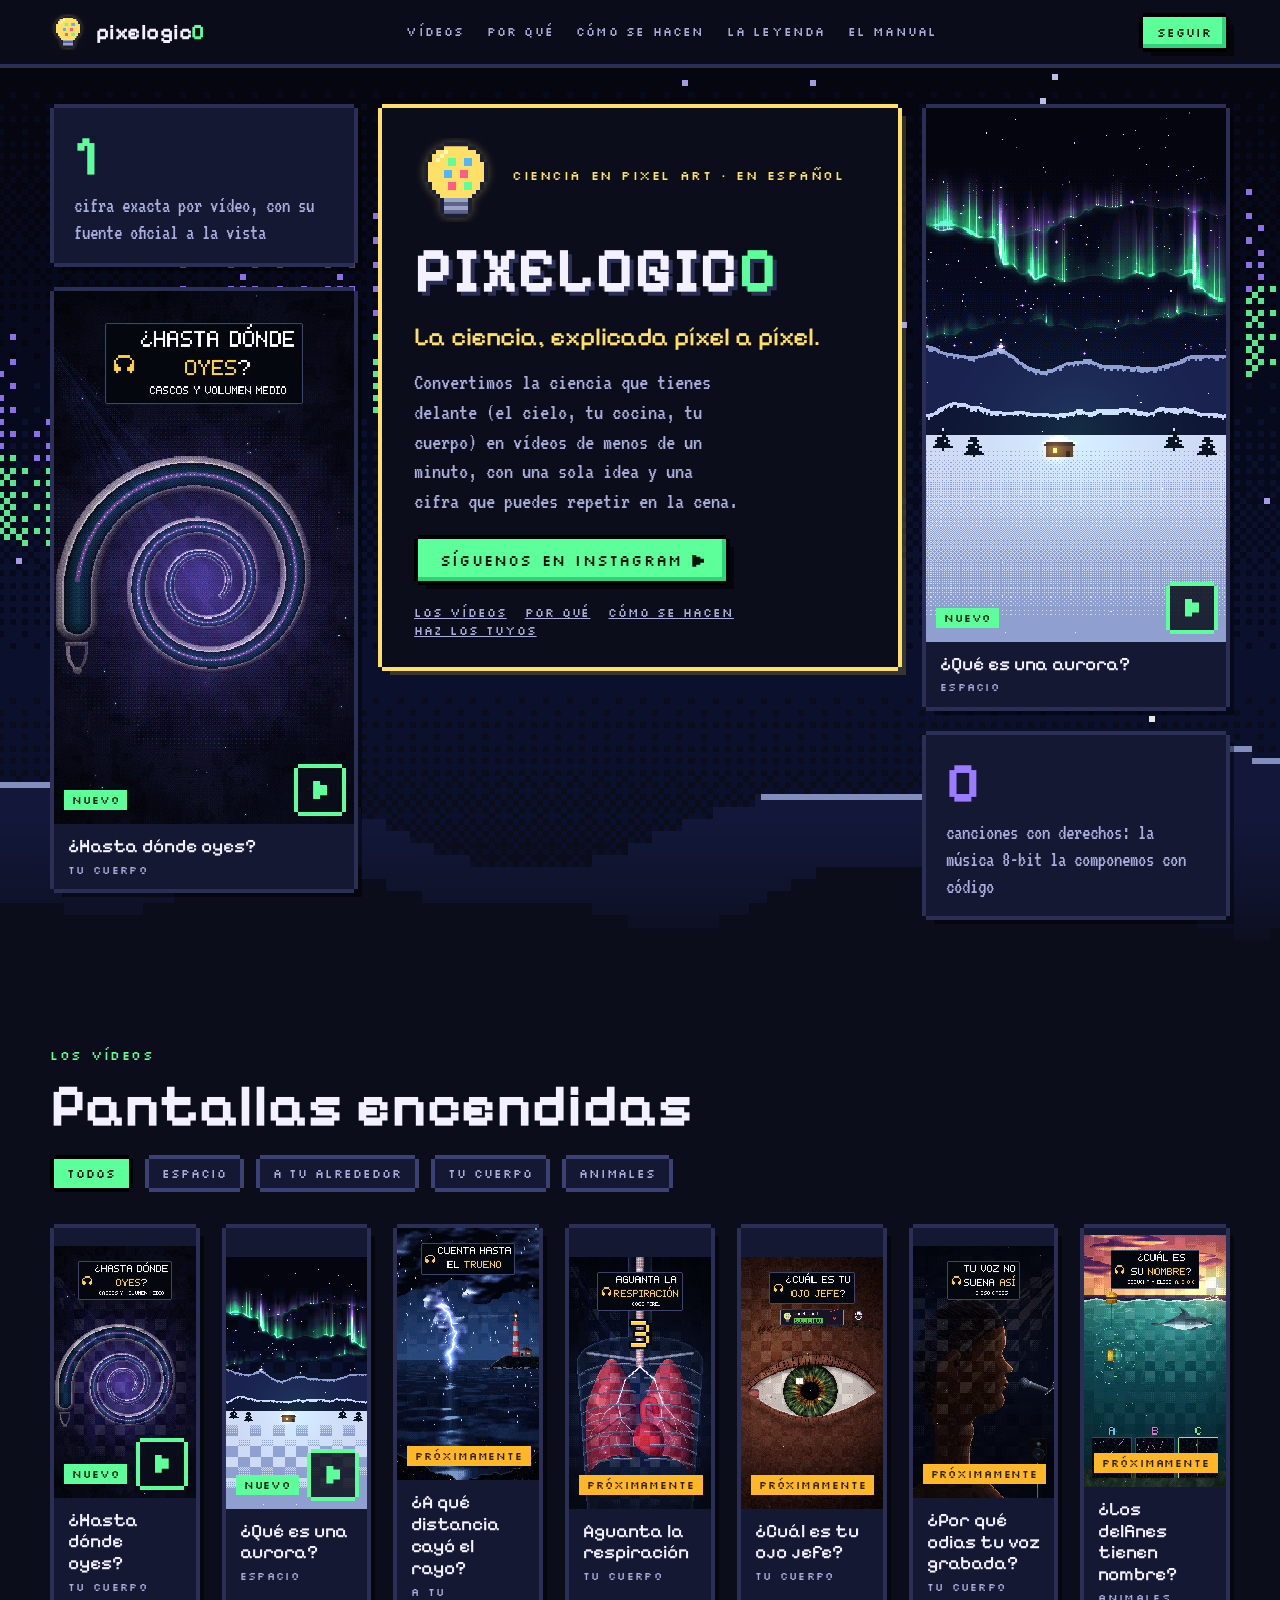
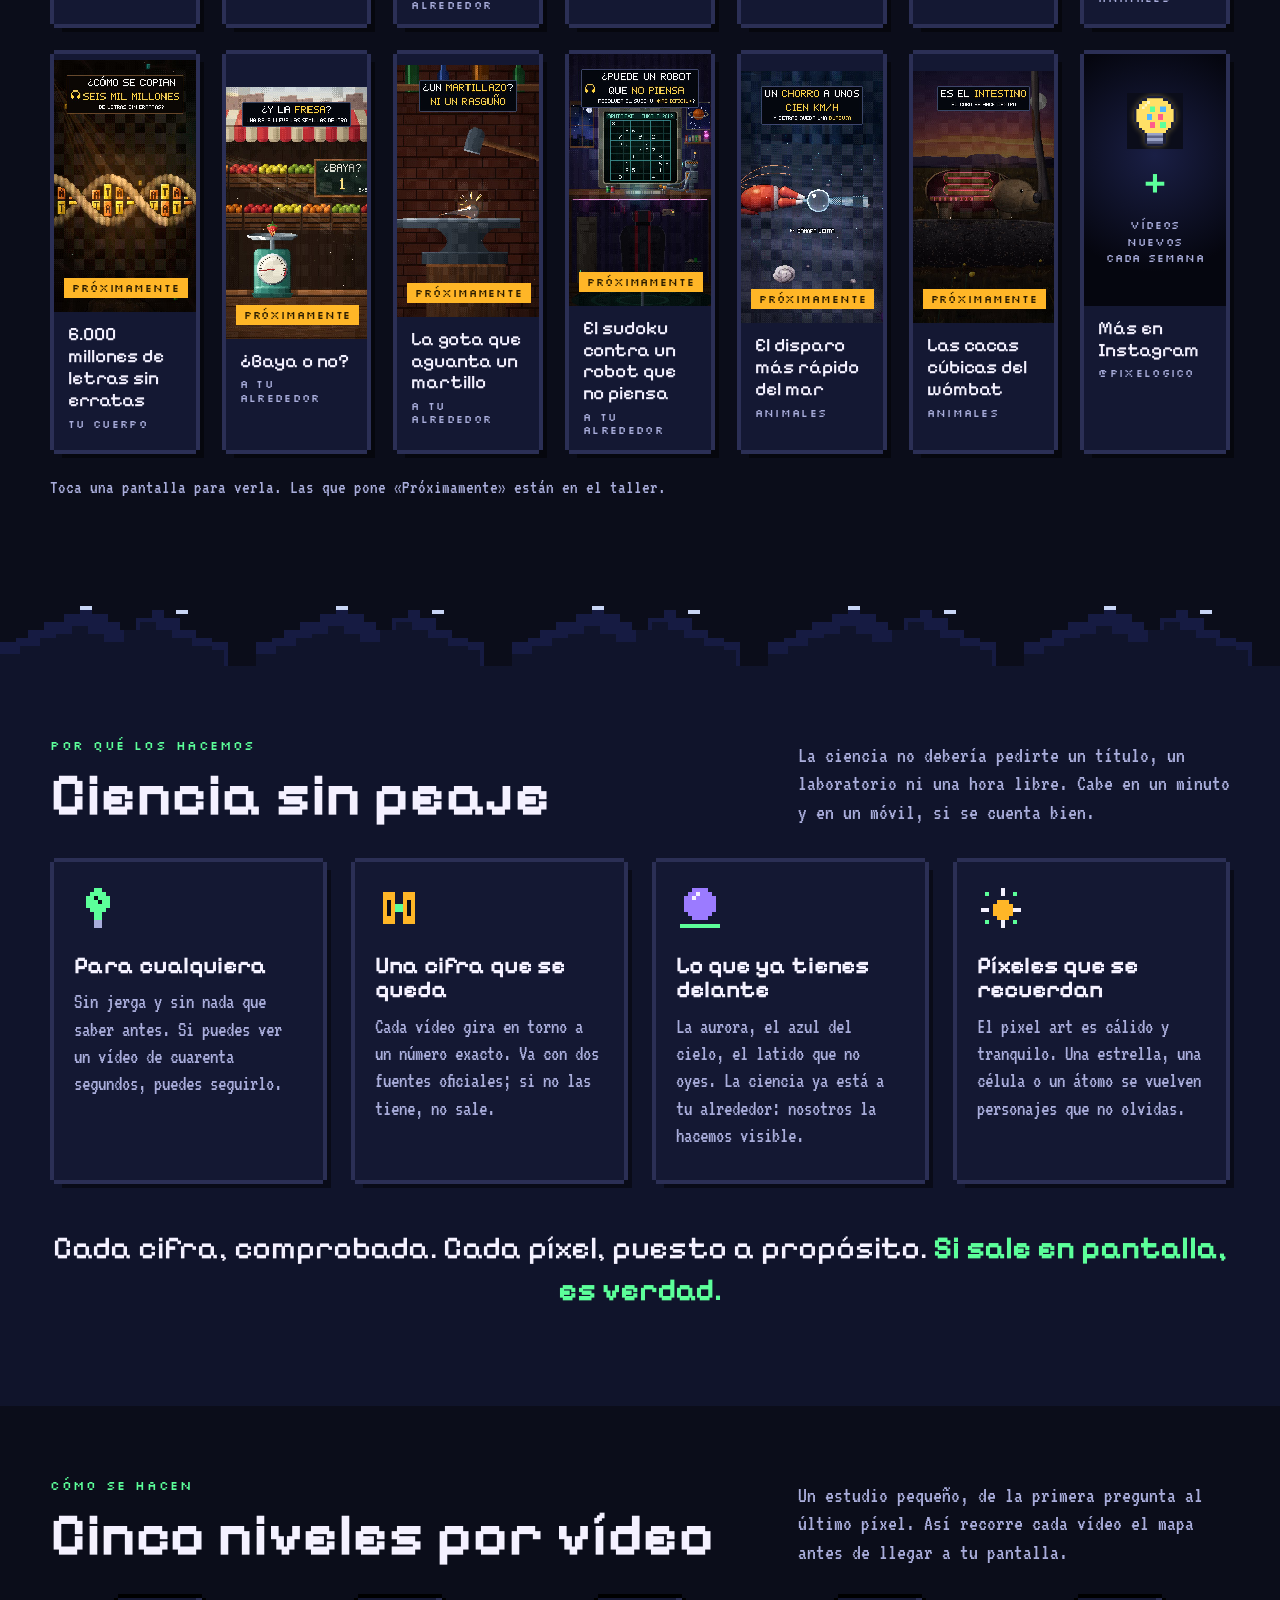
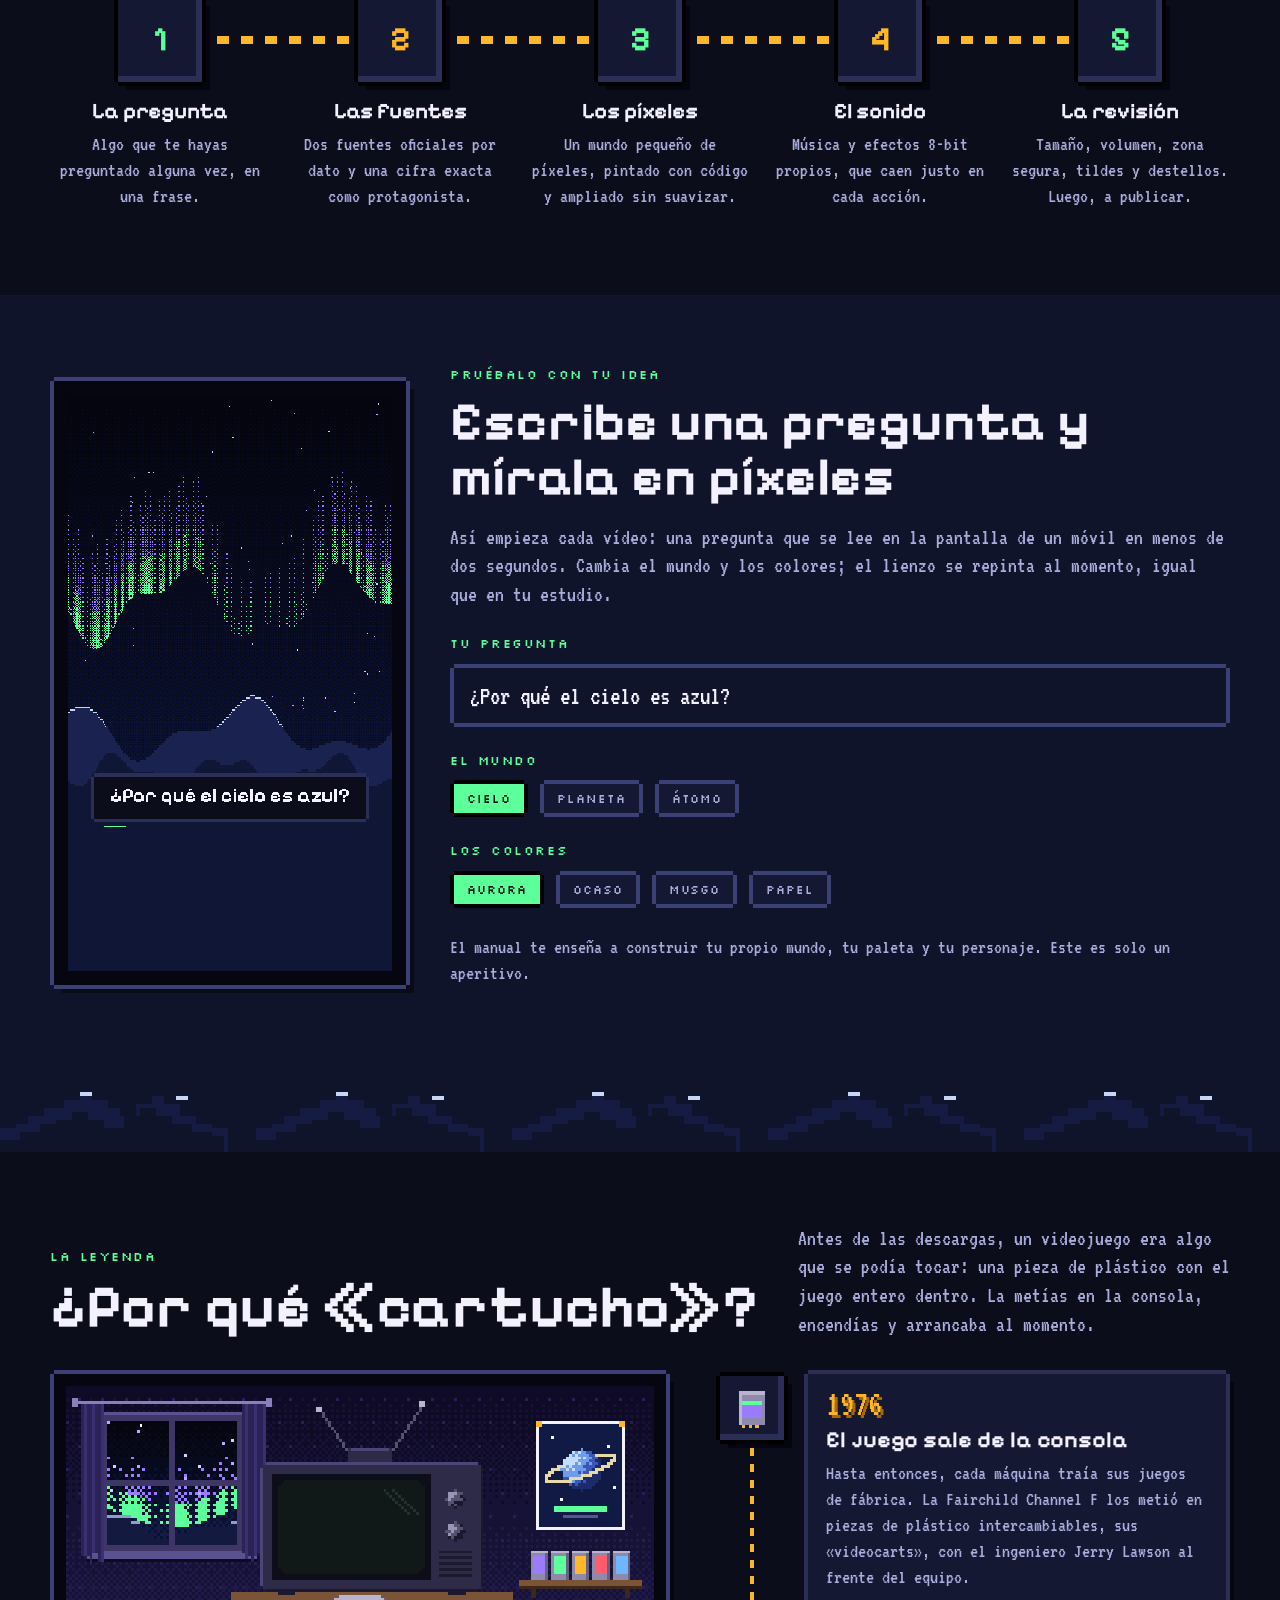
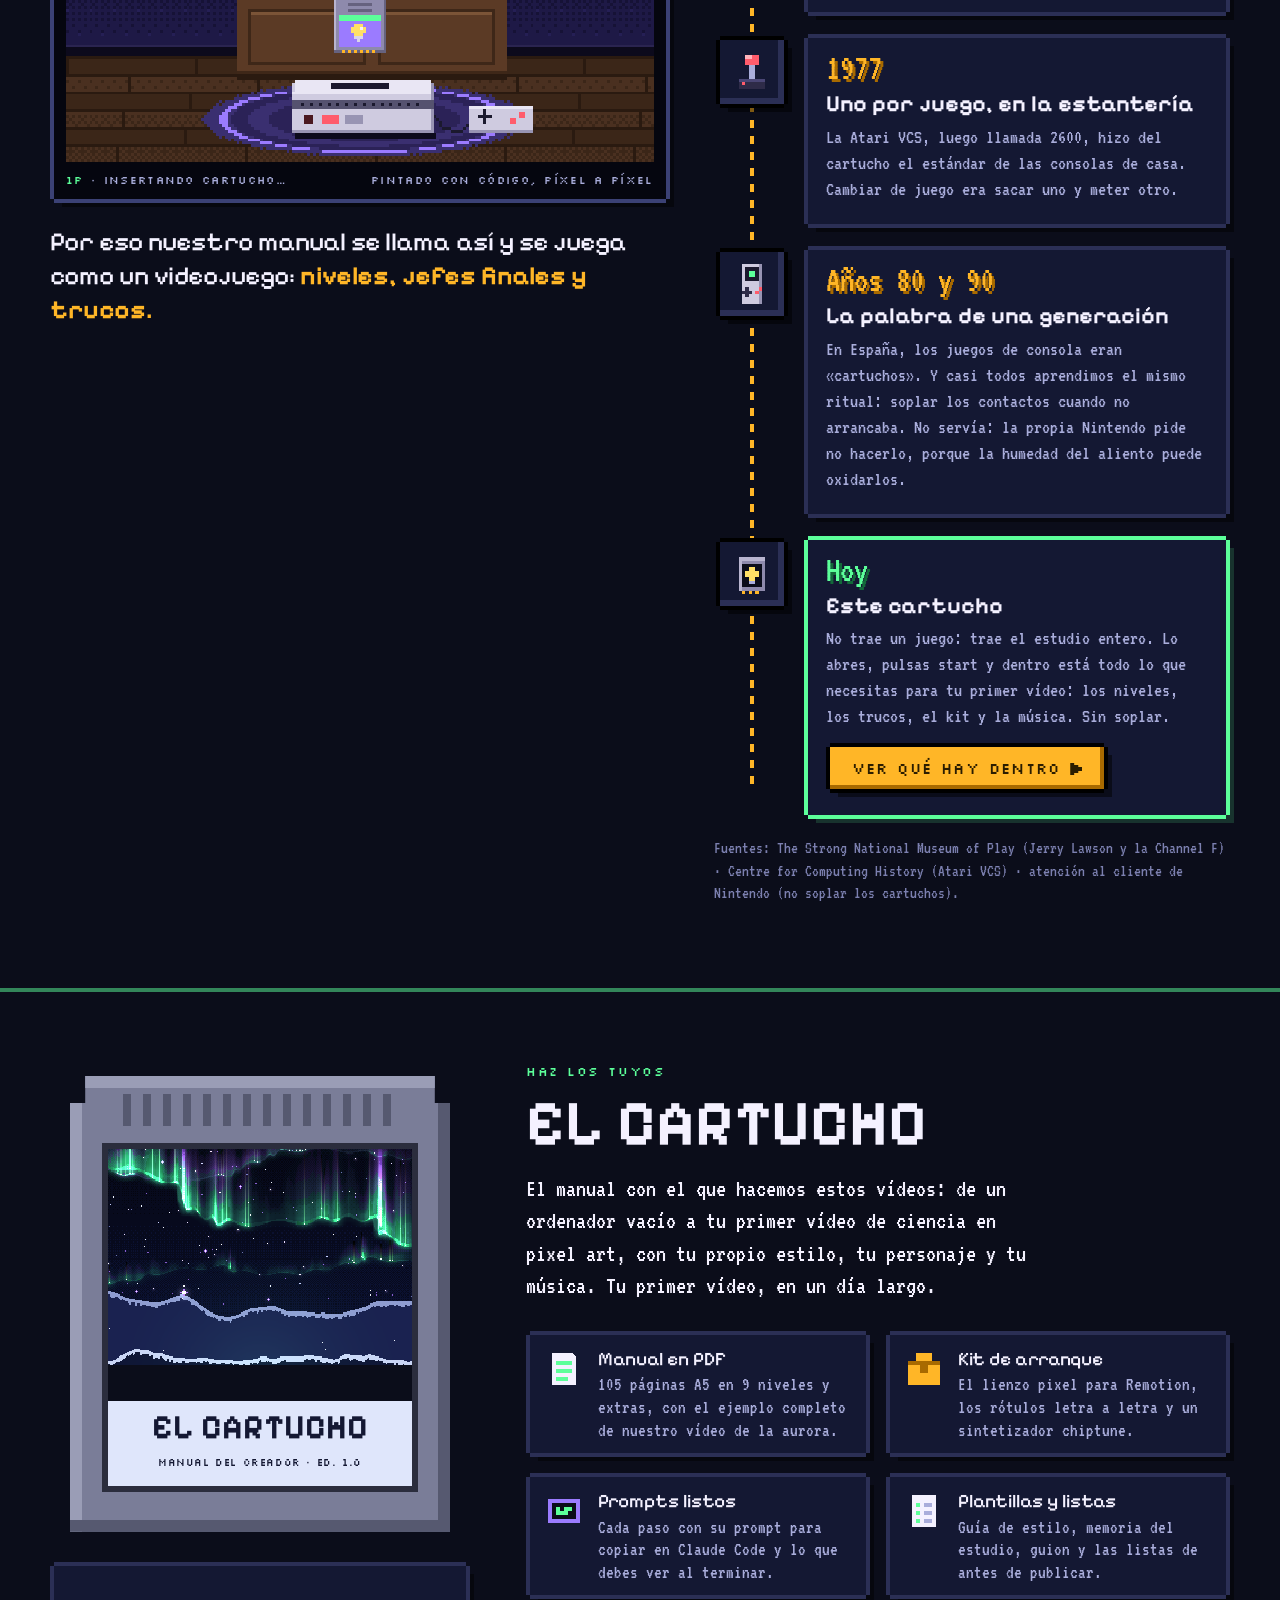
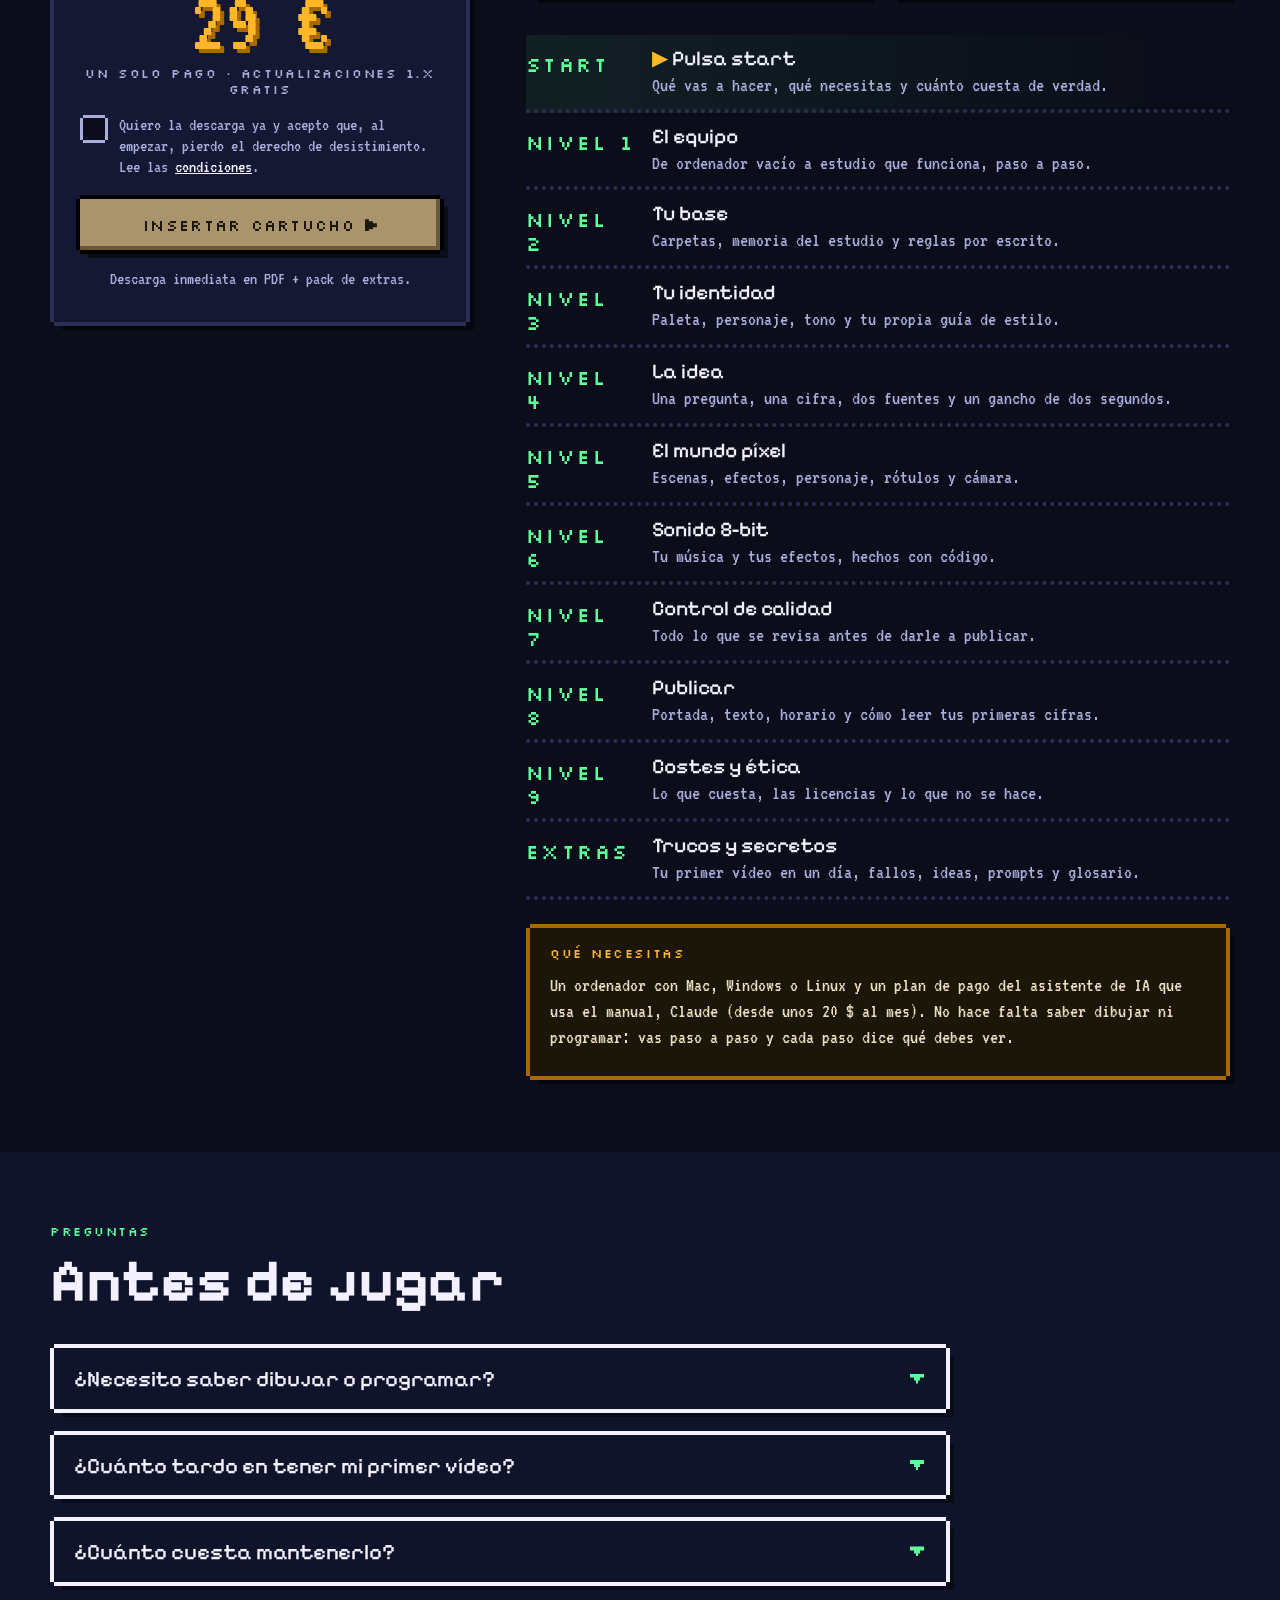
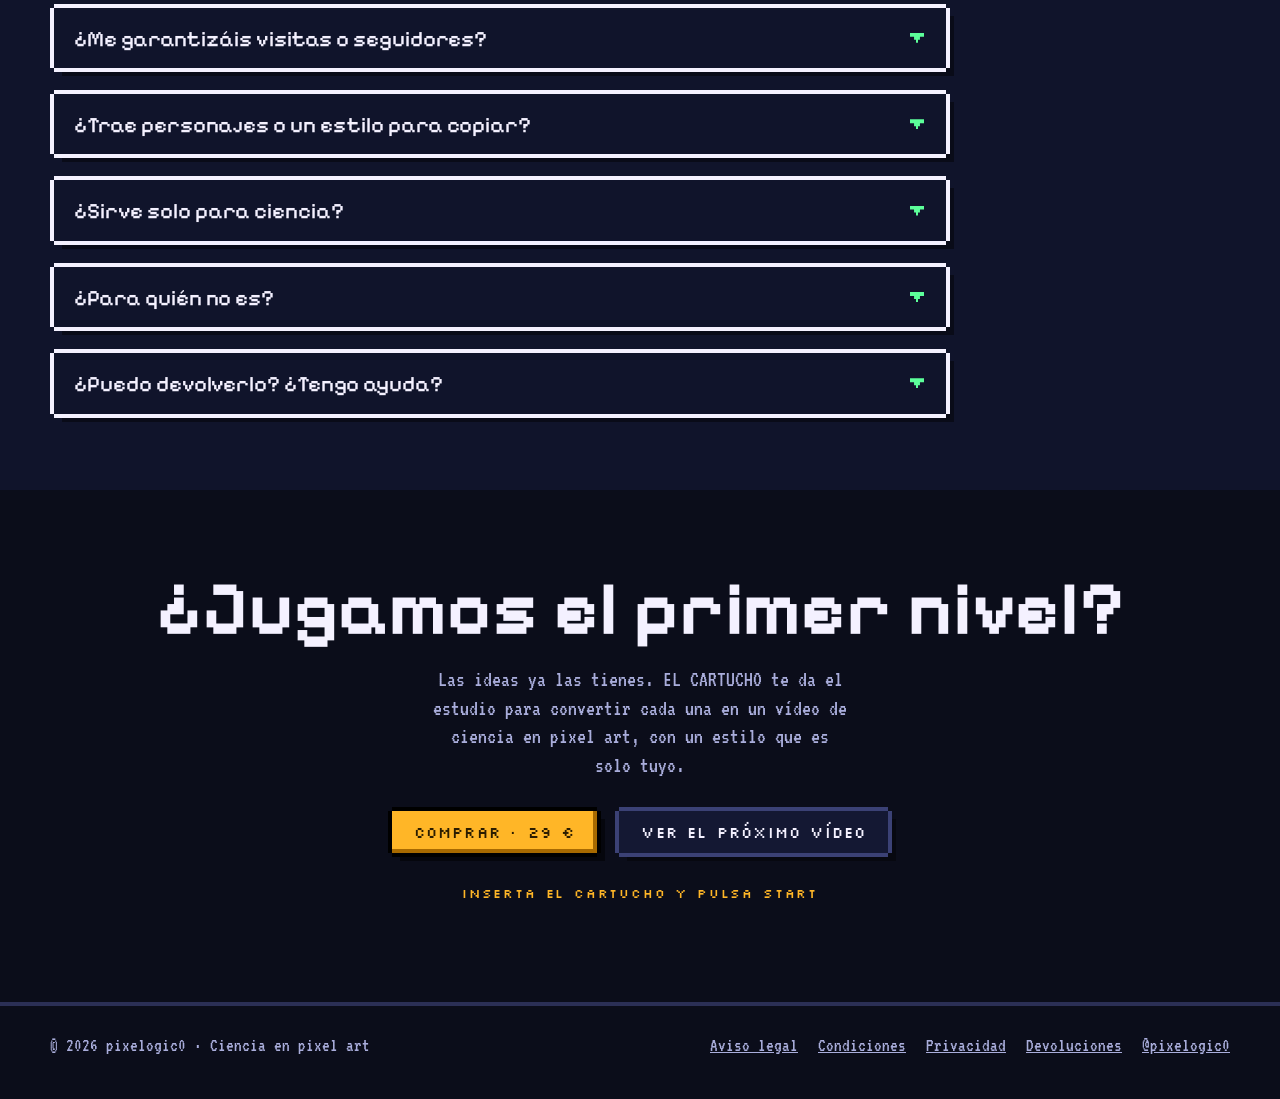
==== commit 525f3cb3: "Vídeos P7–P13, filtro Animales y pantalla de Instagram" ====
--- a/index.html
+++ b/index.html
@@ -138,6 +138,16 @@
 .bab .pantalla .play::before { content: ""; width: 14px; height: 18px; background: var(--verde); clip-path: polygon(0 0, 50% 0, 50% 22%, 100% 22%, 100% 78%, 50% 78%, 50% 100%, 0 100%); }
 .bab .pantalla:hover .info h3 { color: var(--verde); }
 .bab .pantalla.proximo { cursor: default; }
+/* Última pantalla de la rejilla: «más en Instagram» (no la tocan los filtros) */
+.bab .mas { display: block; width: calc(100% - 8px); padding: 0; overflow: hidden; color: inherit; text-decoration: none; }
+.bab .mas .marco { aspect-ratio: 9 / 16; display: grid; align-content: center; justify-items: center; gap: 14px; padding: 16px; text-align: center; background: radial-gradient(circle at 50% 40%, #1a1f45 0, #05060f 70%); }
+.bab .mas .marco img { width: 56px; height: auto; }
+.bab .mas .marco b { font: 400 40px/1 var(--titulo); color: var(--verde); }
+.bab .mas .marco span { font: 400 11px/1.5 var(--etiqueta); letter-spacing: .08em; color: var(--gris); }
+.bab .mas .info { padding: 12px 14px; background: var(--tinta); }
+.bab .mas .info h3 { font: 500 19px/1.15 var(--titulo); }
+.bab .mas .info .etq { color: var(--gris); font-size: 11px; margin-top: 6px; display: block; }
+.bab .mas:hover .info h3 { color: var(--verde); }
 .bab .pantalla.proximo .play { display: none; }
 
 /* ---------- Secciones ---------- */
@@ -153,7 +163,7 @@
 .bab .filtros { display: flex; flex-wrap: wrap; gap: 10px 12px; }
 .bab .chip { --b: var(--borde2); padding: 9px 13px 8px; font: 400 12px/1 var(--etiqueta); letter-spacing: .08em; text-transform: uppercase; background: var(--tinta); color: var(--gris); border: 0; cursor: pointer; box-shadow: 0 -4px 0 0 var(--b), 0 4px 0 0 var(--b), -4px 0 0 0 var(--b), 4px 0 0 0 var(--b); margin: 4px; }
 .bab .chip[aria-pressed="true"] { background: var(--verde); color: #04140b; --b: #000; }
-.bab .rejilla { display: grid; grid-template-columns: repeat(auto-fill, minmax(168px, 1fr)); gap: 22px; }
+.bab .rejilla { display: grid; grid-template-columns: repeat(auto-fill, minmax(146px, 1fr)); gap: 22px; }
 .bab .nota { color: var(--gris); font-size: 19px; margin-top: 22px; }
 
 /* Por qué */
@@ -376,6 +386,7 @@
           <button class="chip" aria-pressed="false" data-tema="espacio">Espacio</button>
           <button class="chip" aria-pressed="false" data-tema="alrededor">A tu alrededor</button>
           <button class="chip" aria-pressed="false" data-tema="cuerpo">Tu cuerpo</button>
+          <button class="chip" aria-pressed="false" data-tema="animales">Animales</button>
         </div>
       </div>
       <div class="rejilla" id="rejilla"></div>
@@ -672,6 +683,13 @@
     { titulo: "Aguanta la respiración", tema: "cuerpo", portada: "p4_respira.jpg" },
     { titulo: "¿Cuál es tu ojo jefe?", tema: "cuerpo", portada: "p5_ojo.jpg" },
     { titulo: "¿Por qué odias tu voz grabada?", tema: "cuerpo", portada: "p6_voz.jpg" },
+    { titulo: "¿Los delfines tienen nombre?", tema: "animales", portada: "p7_delfines.jpg" },
+    { titulo: "6.000 millones de letras sin erratas", tema: "cuerpo", portada: "p8_adn.jpg" },
+    { titulo: "¿Baya o no?", tema: "alrededor", portada: "p9_baya.jpg" },
+    { titulo: "La gota que aguanta un martillo", tema: "alrededor", portada: "p10_lagrima.jpg" },
+    { titulo: "El sudoku contra un robot que no piensa", tema: "alrededor", portada: "p11_sudoku.jpg" },
+    { titulo: "El disparo más rápido del mar", tema: "animales", portada: "p12_gamba.jpg" },
+    { titulo: "Las cacas cúbicas del wómbat", tema: "animales", portada: "p13_wombat.jpg" },
   ],
 };
 /* ============================================================= */
@@ -903,13 +921,17 @@
     }
     b.appendChild(marco);
     const info = document.createElement("div"); info.className = "info";
-    info.innerHTML = `<h3></h3><span class="etq">${{ espacio: "Espacio", alrededor: "A tu alrededor", cuerpo: "Tu cuerpo" }[v.tema] || ""}</span>`;
+    info.innerHTML = `<h3></h3><span class="etq">${{ espacio: "Espacio", alrededor: "A tu alrededor", cuerpo: "Tu cuerpo", animales: "Animales" }[v.tema] || ""}</span>`;
     info.querySelector("h3").textContent = v.titulo;
     b.appendChild(info);
     return b;
   }
   const rejilla = document.getElementById("rejilla");
   CONFIG.videos.forEach((v) => rejilla.appendChild(pantalla(v)));
+  const mas = document.createElement("a");
+  mas.className = "pix mas"; mas.href = CONFIG.instagram; mas.target = "_blank"; mas.rel = "noopener";
+  mas.innerHTML = `<div class="marco"><img src="${media("logo.png")}" alt=""><b>+</b><span>VÍDEOS NUEVOS<br>CADA SEMANA</span></div><div class="info"><h3>Más en Instagram</h3><span class="etq">@pixelogic0</span></div>`;
+  rejilla.appendChild(mas);
   // Portada: los dos primeros vídeos
   raiz.querySelectorAll("[data-pantalla]").forEach((hueco) => { const v = CONFIG.videos[+hueco.dataset.pantalla]; if (v) hueco.replaceWith(pantalla(v)); });
 
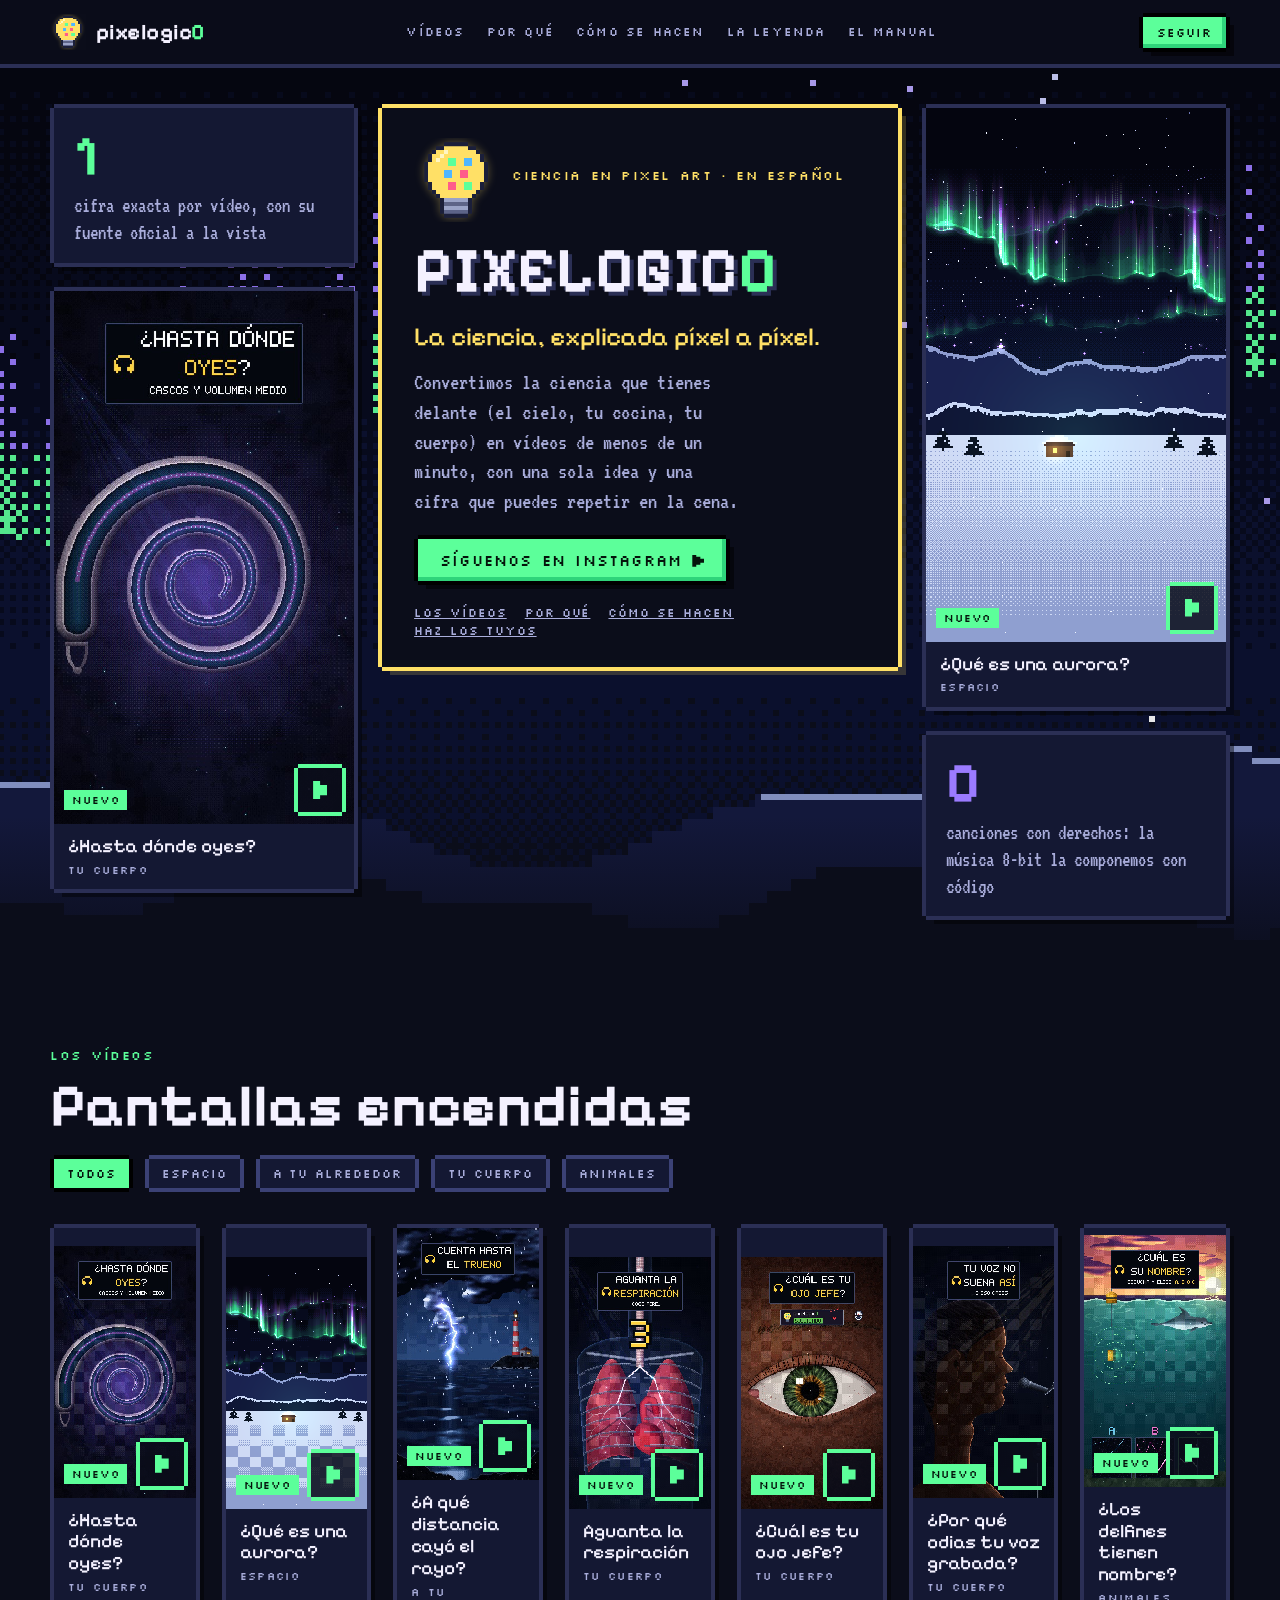
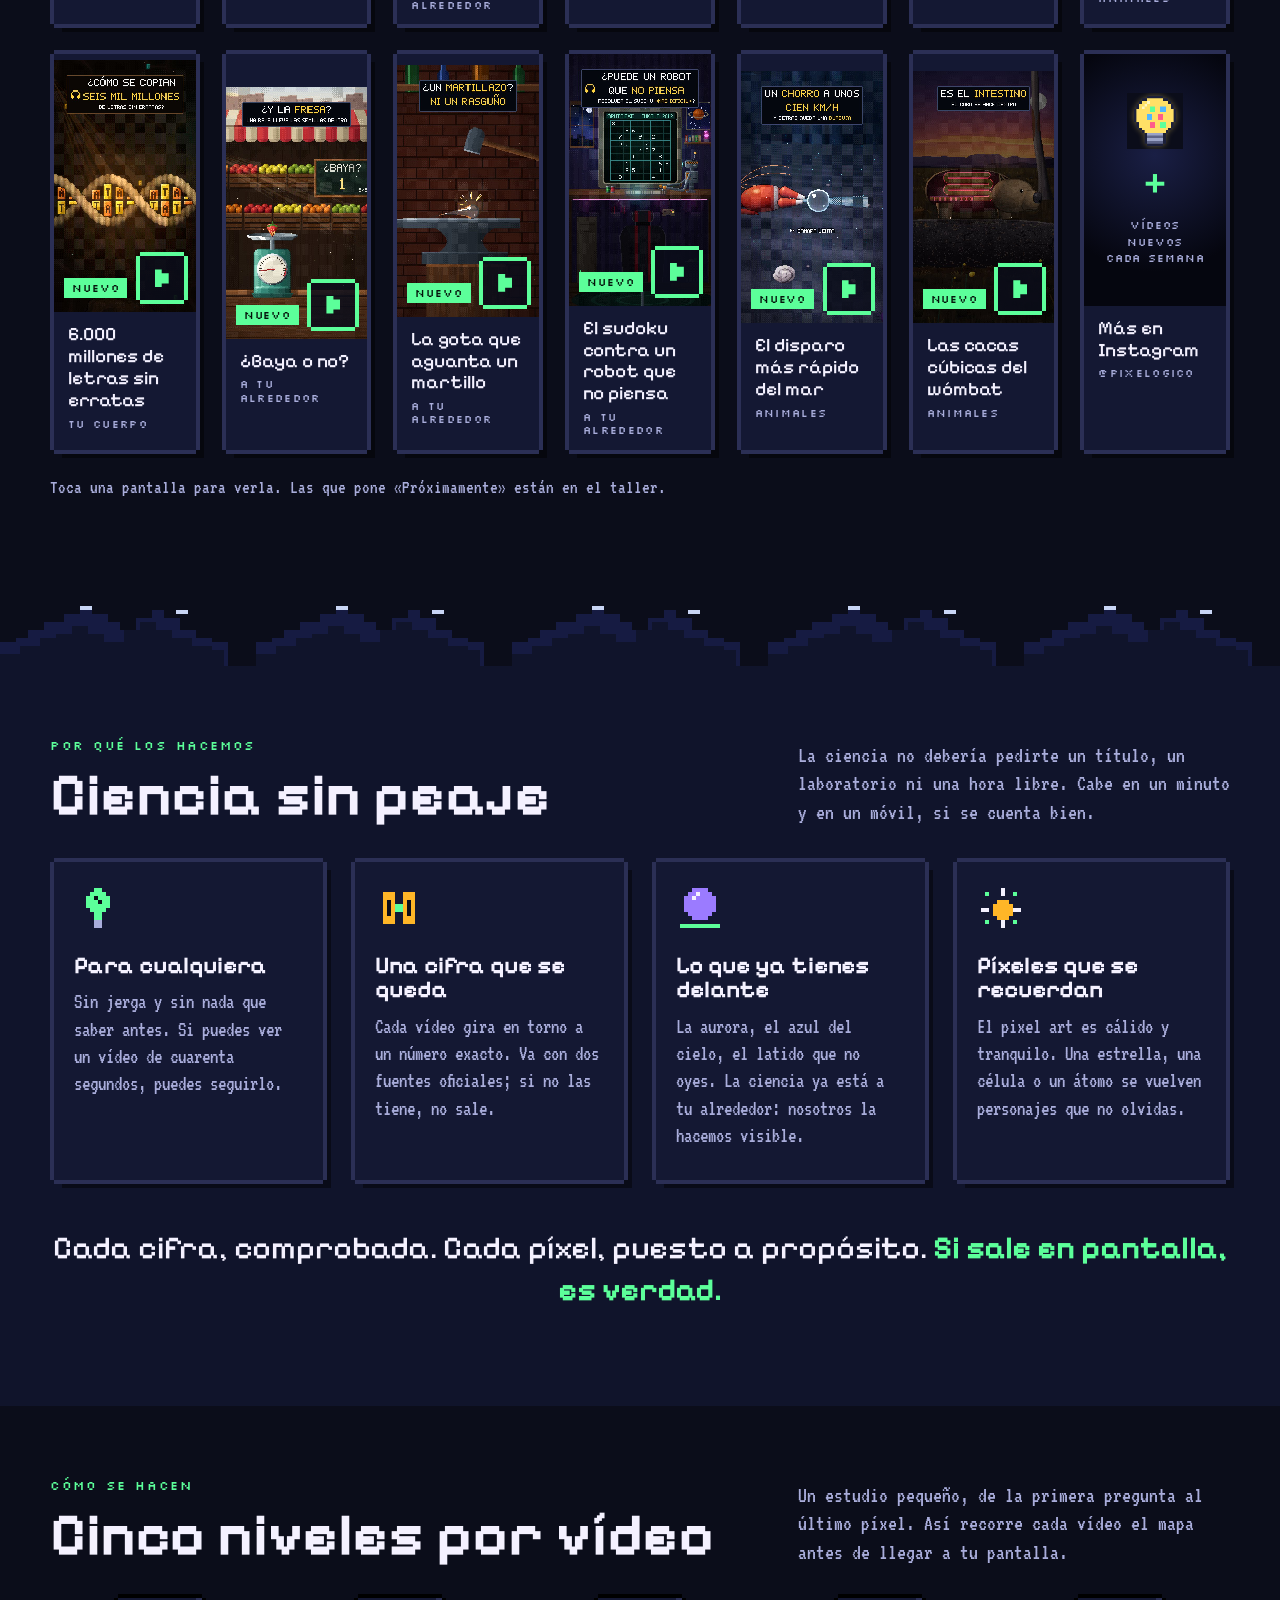
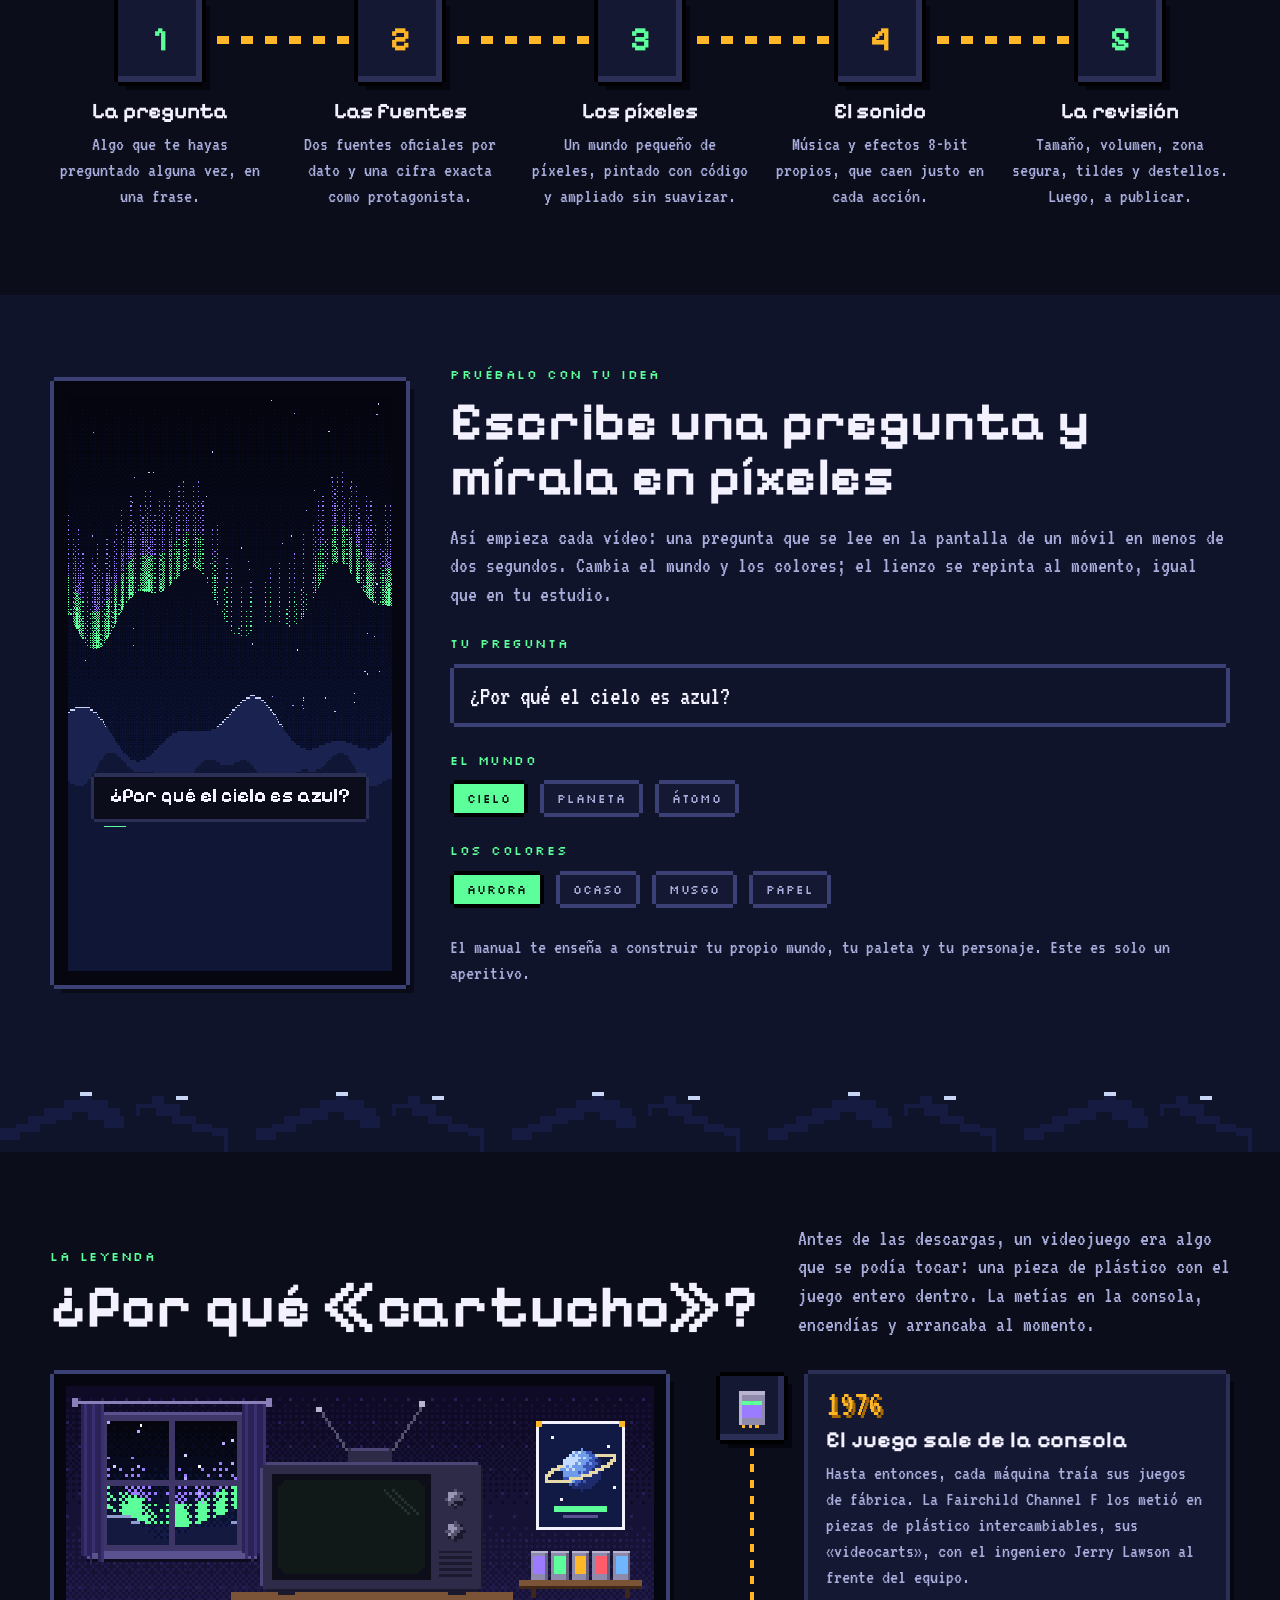
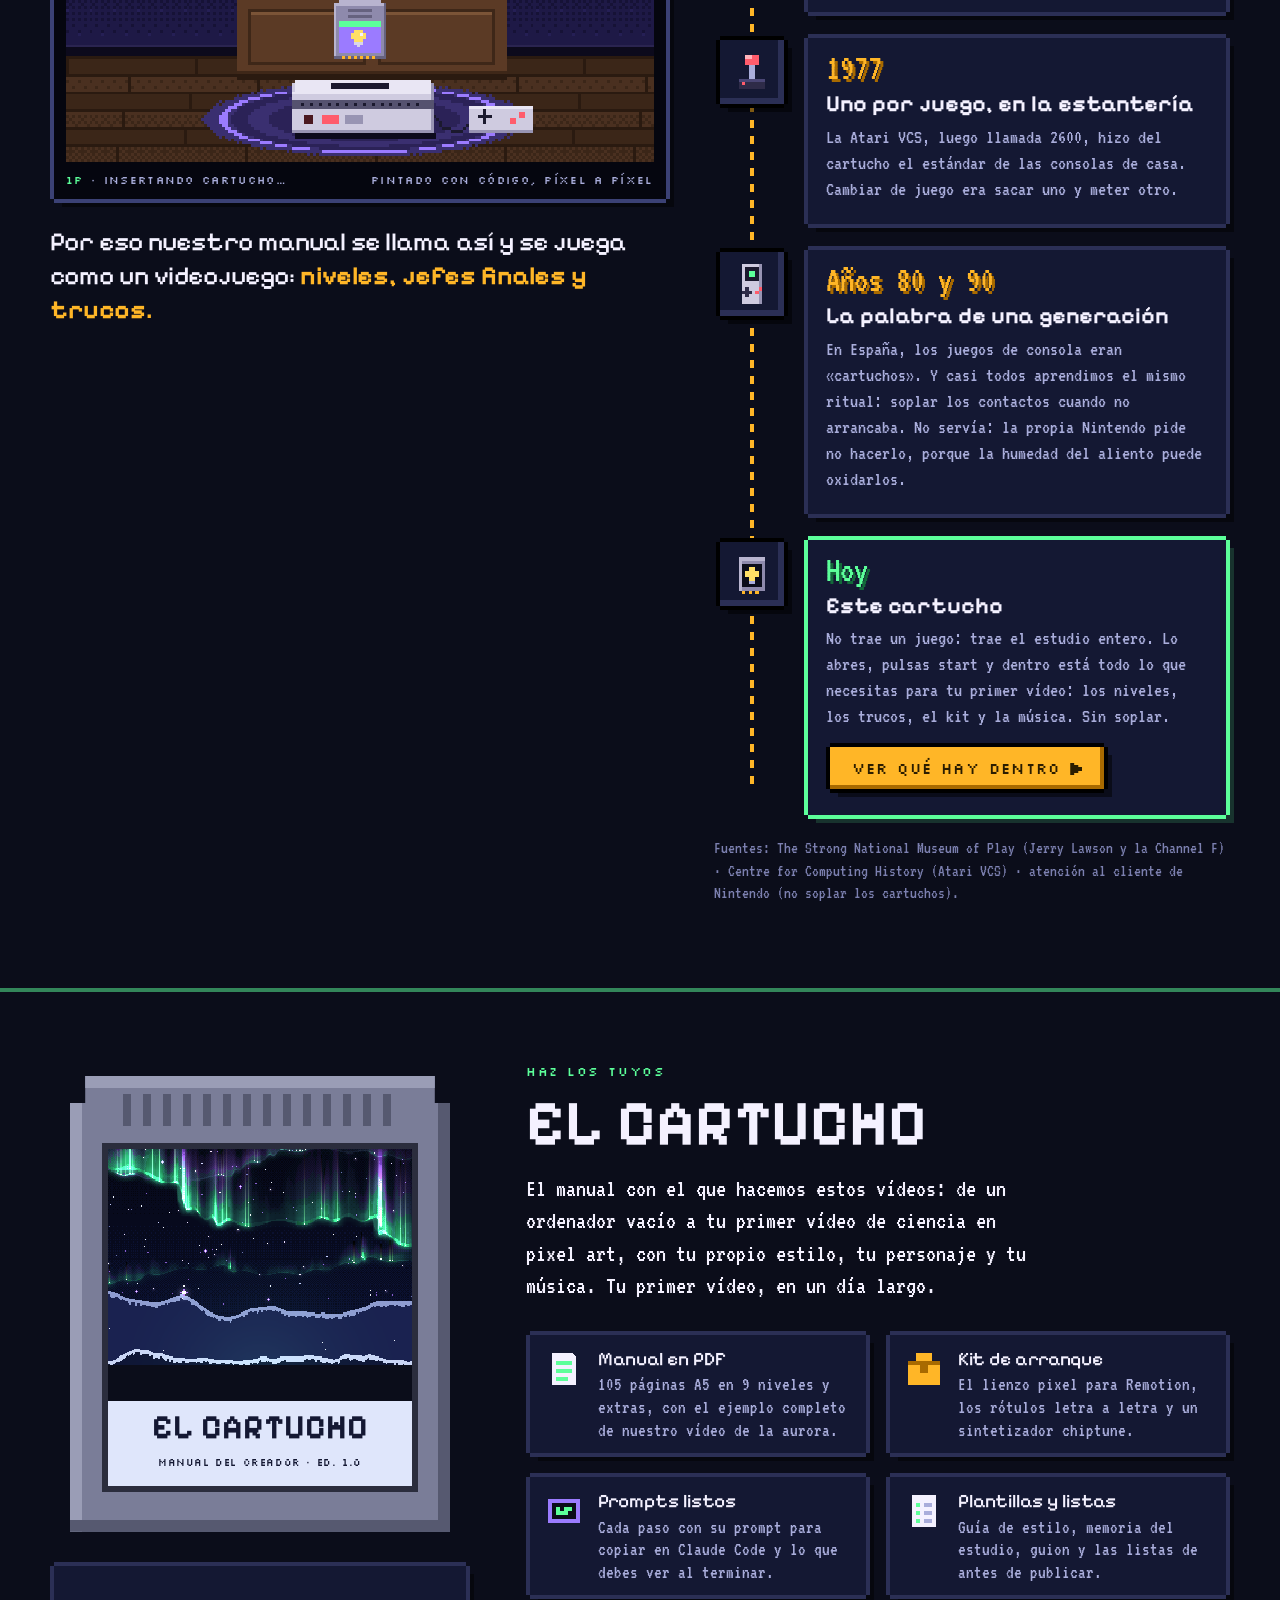
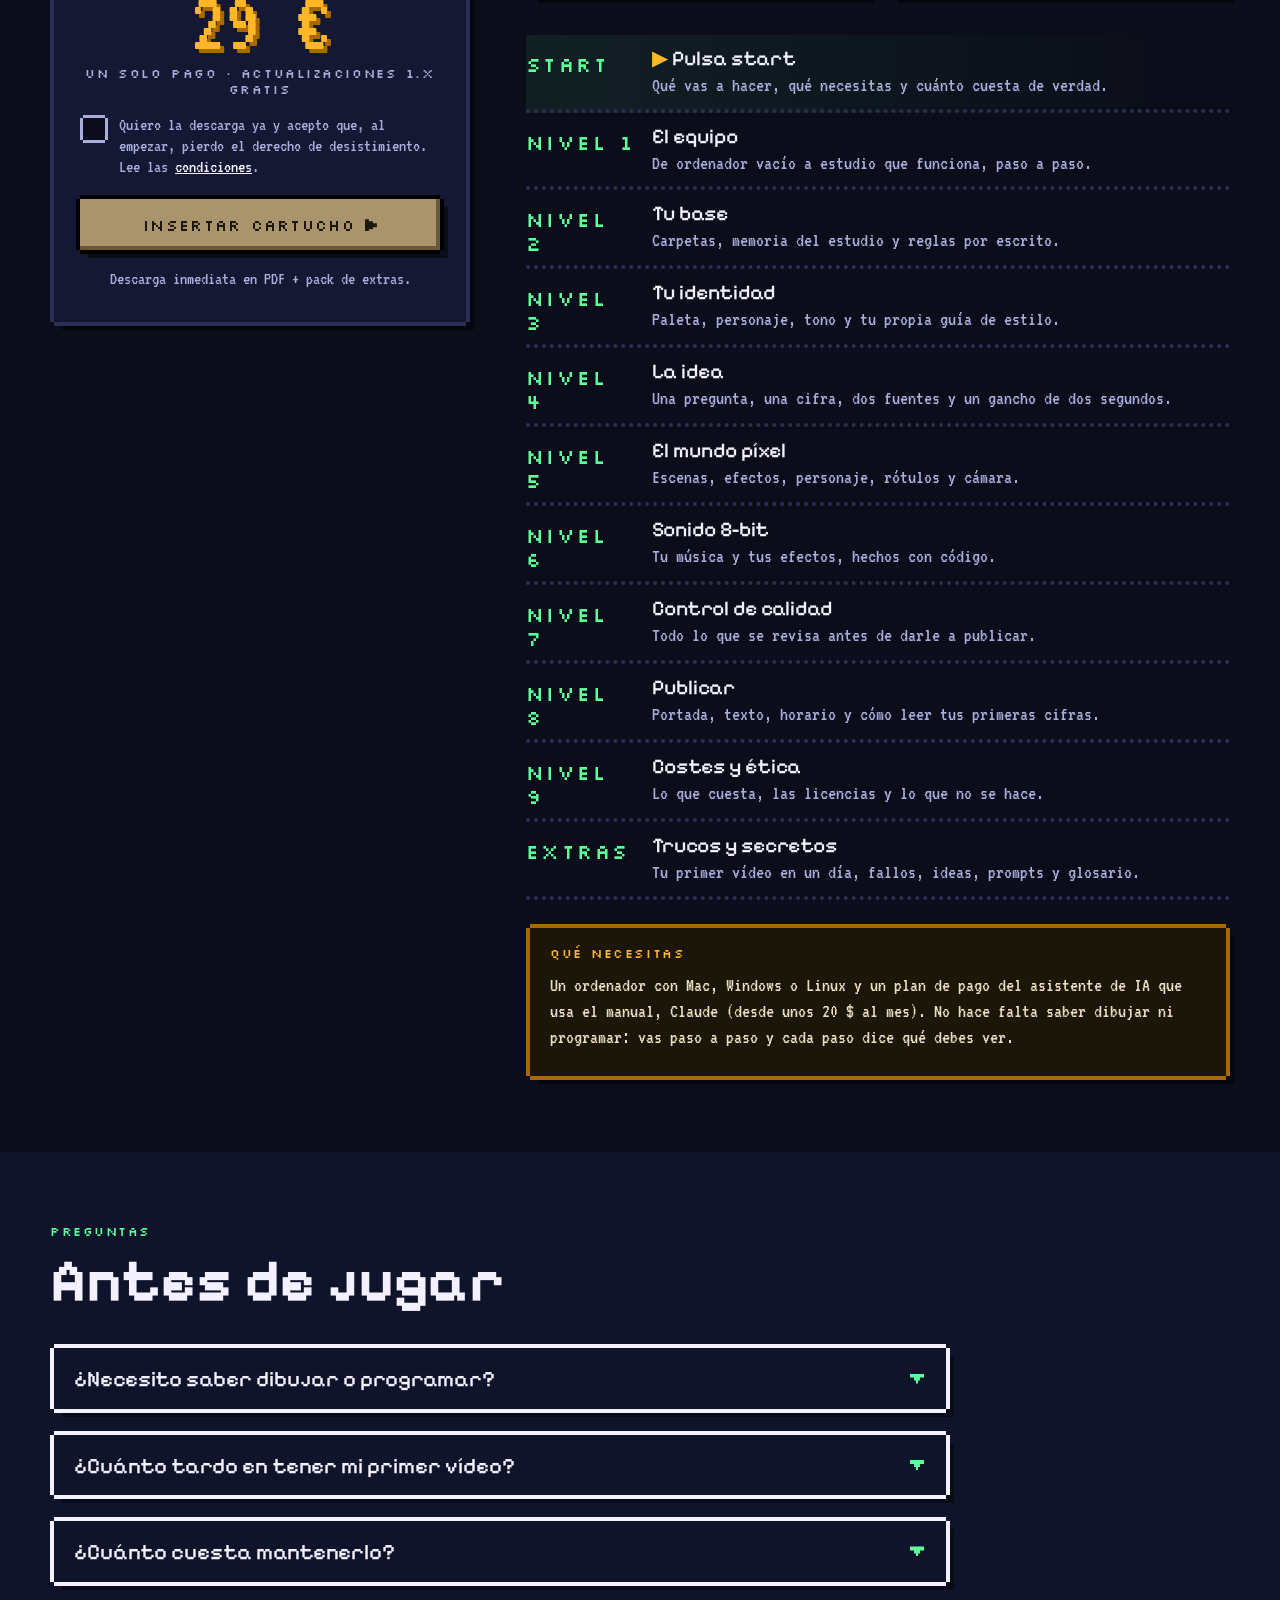
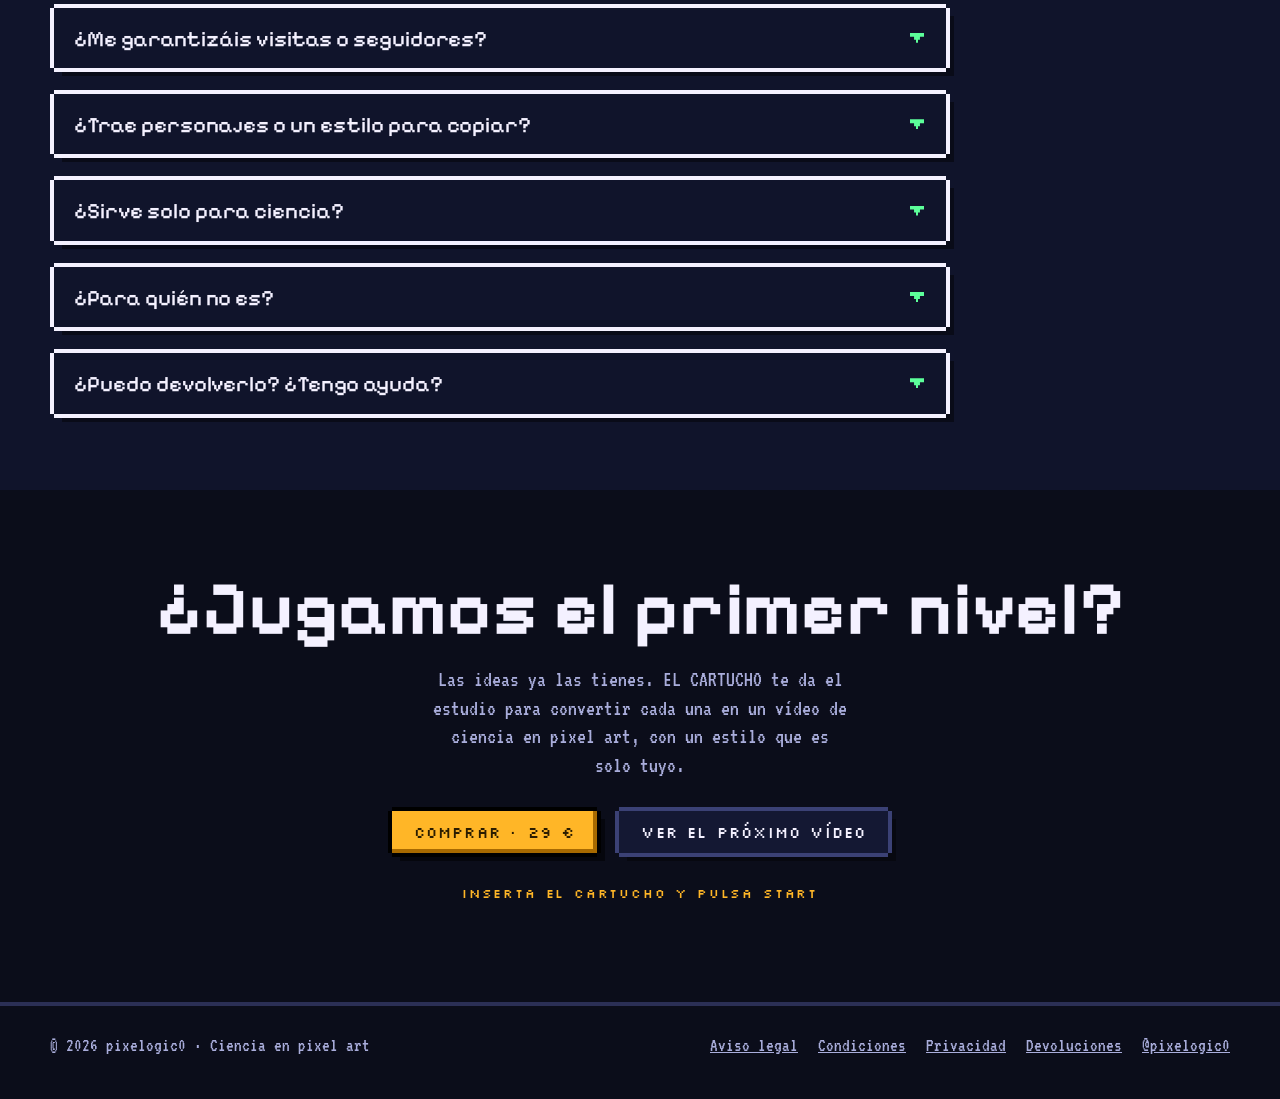
==== commit fcfdf8cd: "Vídeos P3–P13 que se activan a su hora de publicación" ====
--- a/index.html
+++ b/index.html
@@ -676,20 +676,21 @@
     // { num: "10.000", texto: "seguidores el 1 de diciembre de 2026" },
   ],
   // Vídeos: con `video` se pueden ver; sin él salen como «Próximamente» (con su portada o, si no hay, un dibujo).
+  // Con `desde` (hora de publicación en Instagram), el vídeo sale como «Próximamente» hasta esa hora y luego se activa solo.
   videos: [
     { titulo: "¿Hasta dónde oyes?", tema: "cuerpo", portada: "p2_oido.jpg", video: "p2_oido.mp4" },
     { titulo: "¿Qué es una aurora?", tema: "espacio", portada: "p1_aurora.png", video: "p1_aurora.mp4" },
-    { titulo: "¿A qué distancia cayó el rayo?", tema: "alrededor", portada: "p3_trueno.jpg" },
-    { titulo: "Aguanta la respiración", tema: "cuerpo", portada: "p4_respira.jpg" },
-    { titulo: "¿Cuál es tu ojo jefe?", tema: "cuerpo", portada: "p5_ojo.jpg" },
-    { titulo: "¿Por qué odias tu voz grabada?", tema: "cuerpo", portada: "p6_voz.jpg" },
-    { titulo: "¿Los delfines tienen nombre?", tema: "animales", portada: "p7_delfines.jpg" },
-    { titulo: "6.000 millones de letras sin erratas", tema: "cuerpo", portada: "p8_adn.jpg" },
-    { titulo: "¿Baya o no?", tema: "alrededor", portada: "p9_baya.jpg" },
-    { titulo: "La gota que aguanta un martillo", tema: "alrededor", portada: "p10_lagrima.jpg" },
-    { titulo: "El sudoku contra un robot que no piensa", tema: "alrededor", portada: "p11_sudoku.jpg" },
-    { titulo: "El disparo más rápido del mar", tema: "animales", portada: "p12_gamba.jpg" },
-    { titulo: "Las cacas cúbicas del wómbat", tema: "animales", portada: "p13_wombat.jpg" },
+    { titulo: "¿A qué distancia cayó el rayo?", tema: "alrededor", portada: "p3_trueno.jpg", video: "p3_trueno.mp4", desde: "2026-11-02T15:00:00+01:00" },
+    { titulo: "Aguanta la respiración", tema: "cuerpo", portada: "p4_respira.jpg", video: "p4_respira.mp4", desde: "2026-11-02T19:00:00+01:00" },
+    { titulo: "¿Cuál es tu ojo jefe?", tema: "cuerpo", portada: "p5_ojo.jpg", video: "p5_ojo.mp4", desde: "2026-11-02T22:00:00+01:00" },
+    { titulo: "¿Por qué odias tu voz grabada?", tema: "cuerpo", portada: "p6_voz.jpg", video: "p6_voz.mp4", desde: "2026-11-03T10:00:00+01:00" },
+    { titulo: "¿Los delfines tienen nombre?", tema: "animales", portada: "p7_delfines.jpg", video: "p7_delfines.mp4", desde: "2026-11-03T15:00:00+01:00" },
+    { titulo: "6.000 millones de letras sin erratas", tema: "cuerpo", portada: "p8_adn.jpg", video: "p8_adn.mp4", desde: "2026-11-03T19:00:00+01:00" },
+    { titulo: "¿Baya o no?", tema: "alrededor", portada: "p9_baya.jpg", video: "p9_baya.mp4", desde: "2026-11-03T22:00:00+01:00" },
+    { titulo: "La gota que aguanta un martillo", tema: "alrededor", portada: "p10_lagrima.jpg", video: "p10_lagrima.mp4", desde: "2026-11-04T10:00:00+01:00" },
+    { titulo: "El sudoku contra un robot que no piensa", tema: "alrededor", portada: "p11_sudoku.jpg", video: "p11_sudoku.mp4", desde: "2026-11-04T15:00:00+01:00" },
+    { titulo: "El disparo más rápido del mar", tema: "animales", portada: "p12_gamba.jpg", video: "p12_gamba.mp4", desde: "2026-11-04T19:00:00+01:00" },
+    { titulo: "Las cacas cúbicas del wómbat", tema: "animales", portada: "p13_wombat.jpg", video: "p13_wombat.mp4", desde: "2026-11-04T22:00:00+01:00" },
   ],
 };
 /* ============================================================= */
@@ -892,6 +893,7 @@
   /* ---------- Pantallas de vídeo ---------- */
   const animadas = [];
   function pantalla(v) {
+    if (v.video && v.desde && Date.now() < Date.parse(v.desde)) v = { ...v, video: null };
     const b = document.createElement("button");
     b.className = "pix pantalla" + (v.video ? "" : " proximo");
     b.dataset.tema = v.tema;
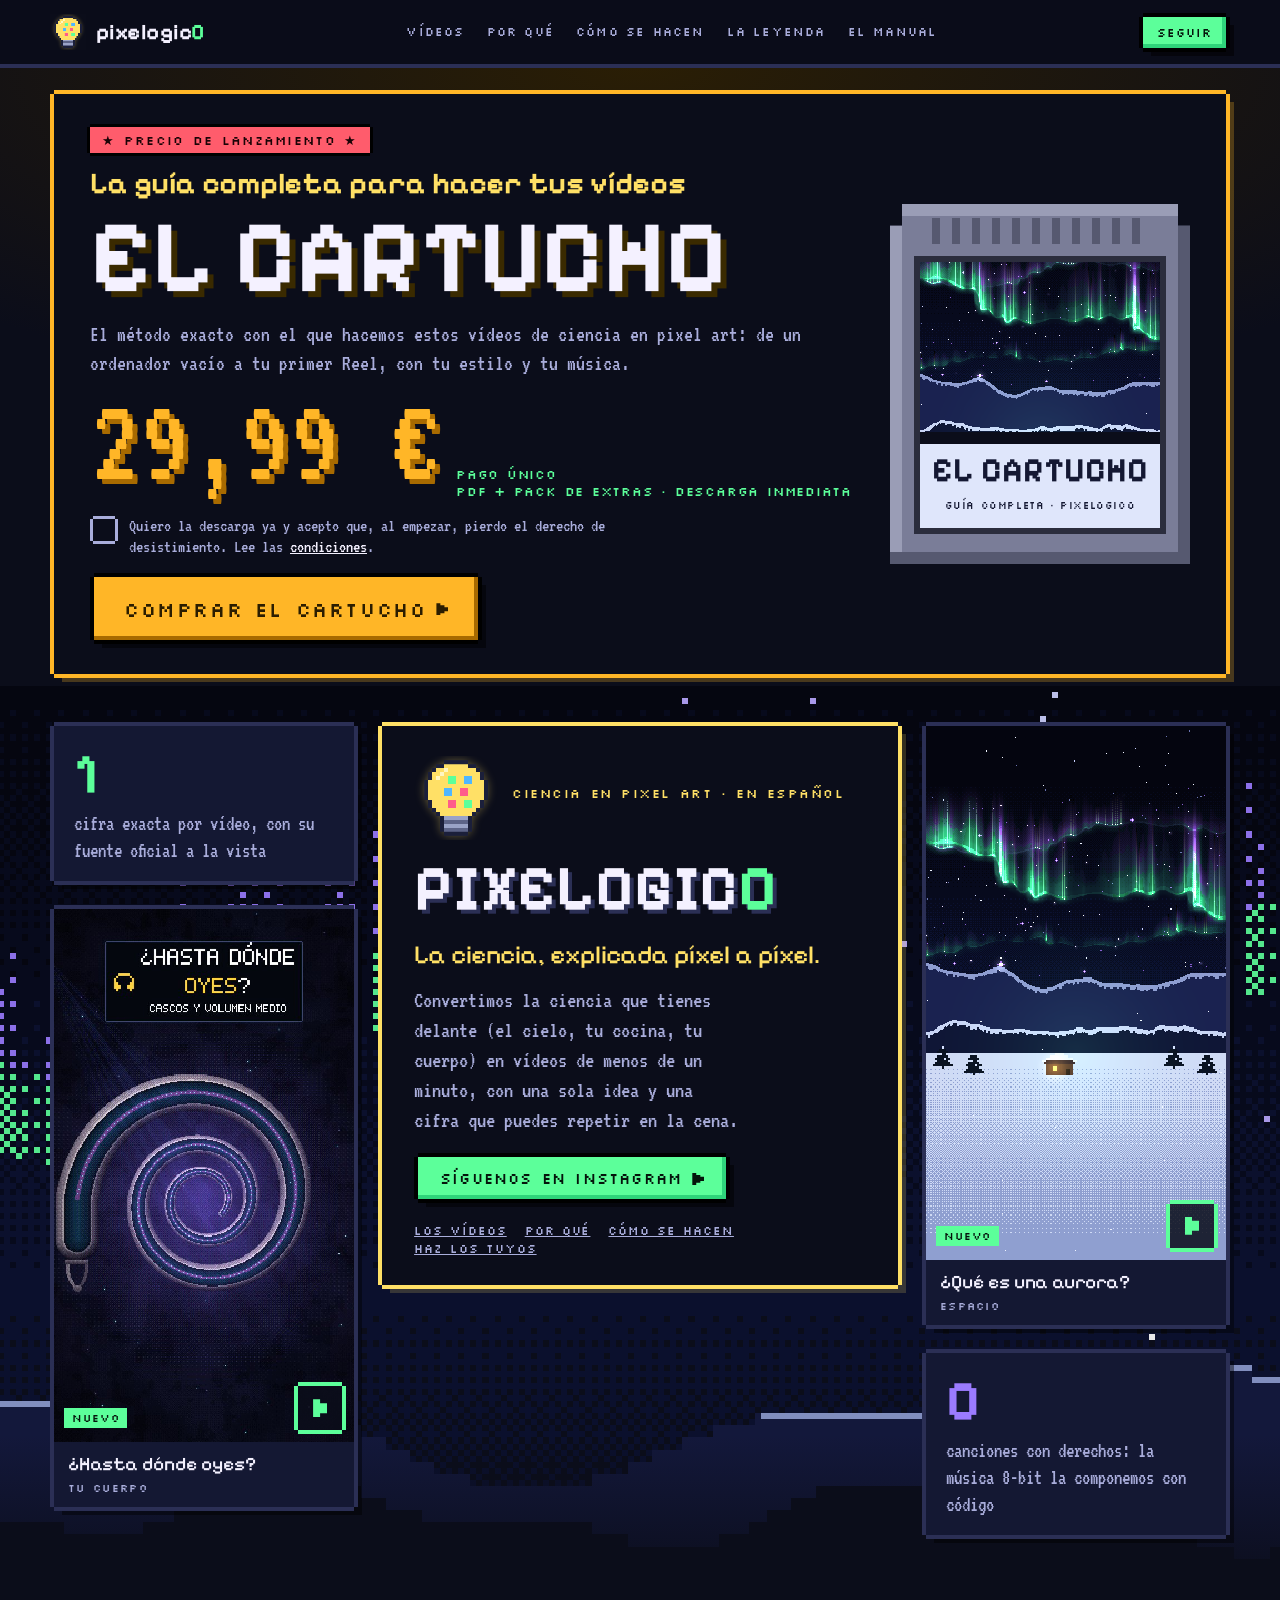
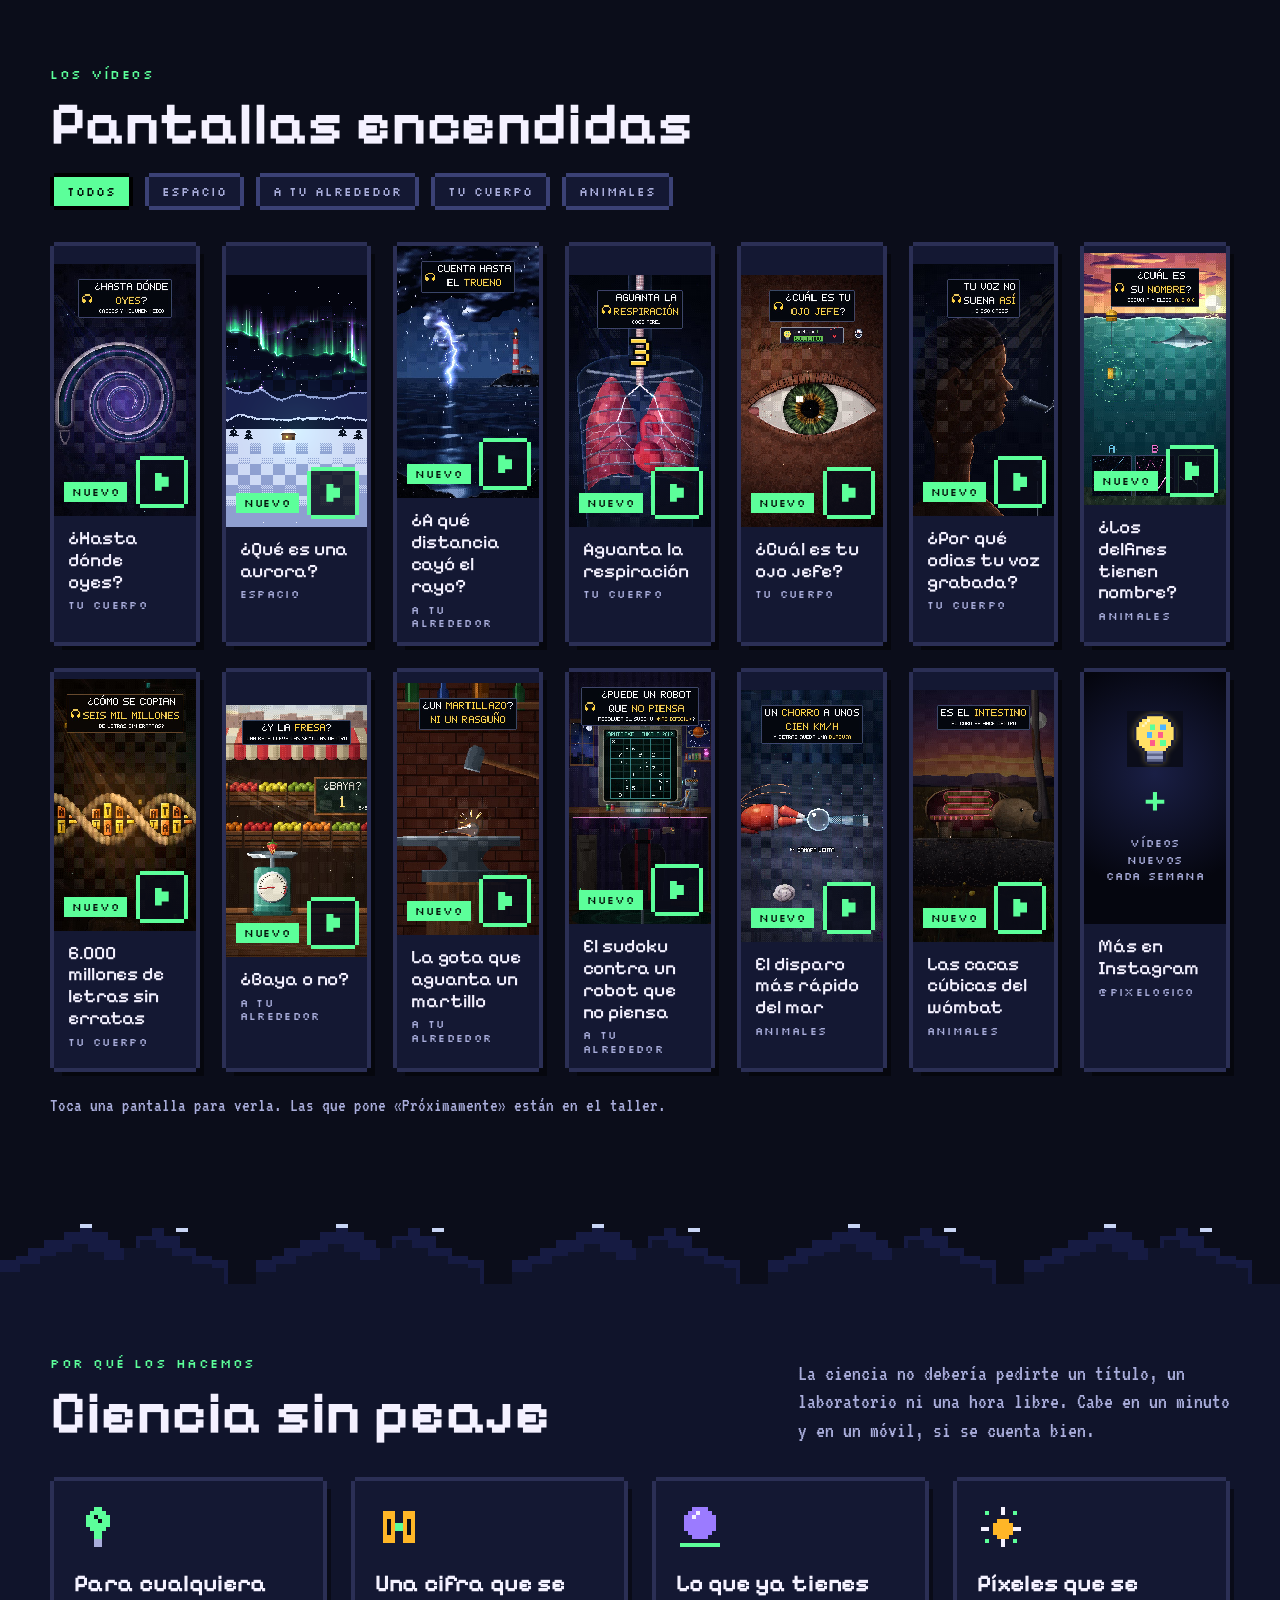
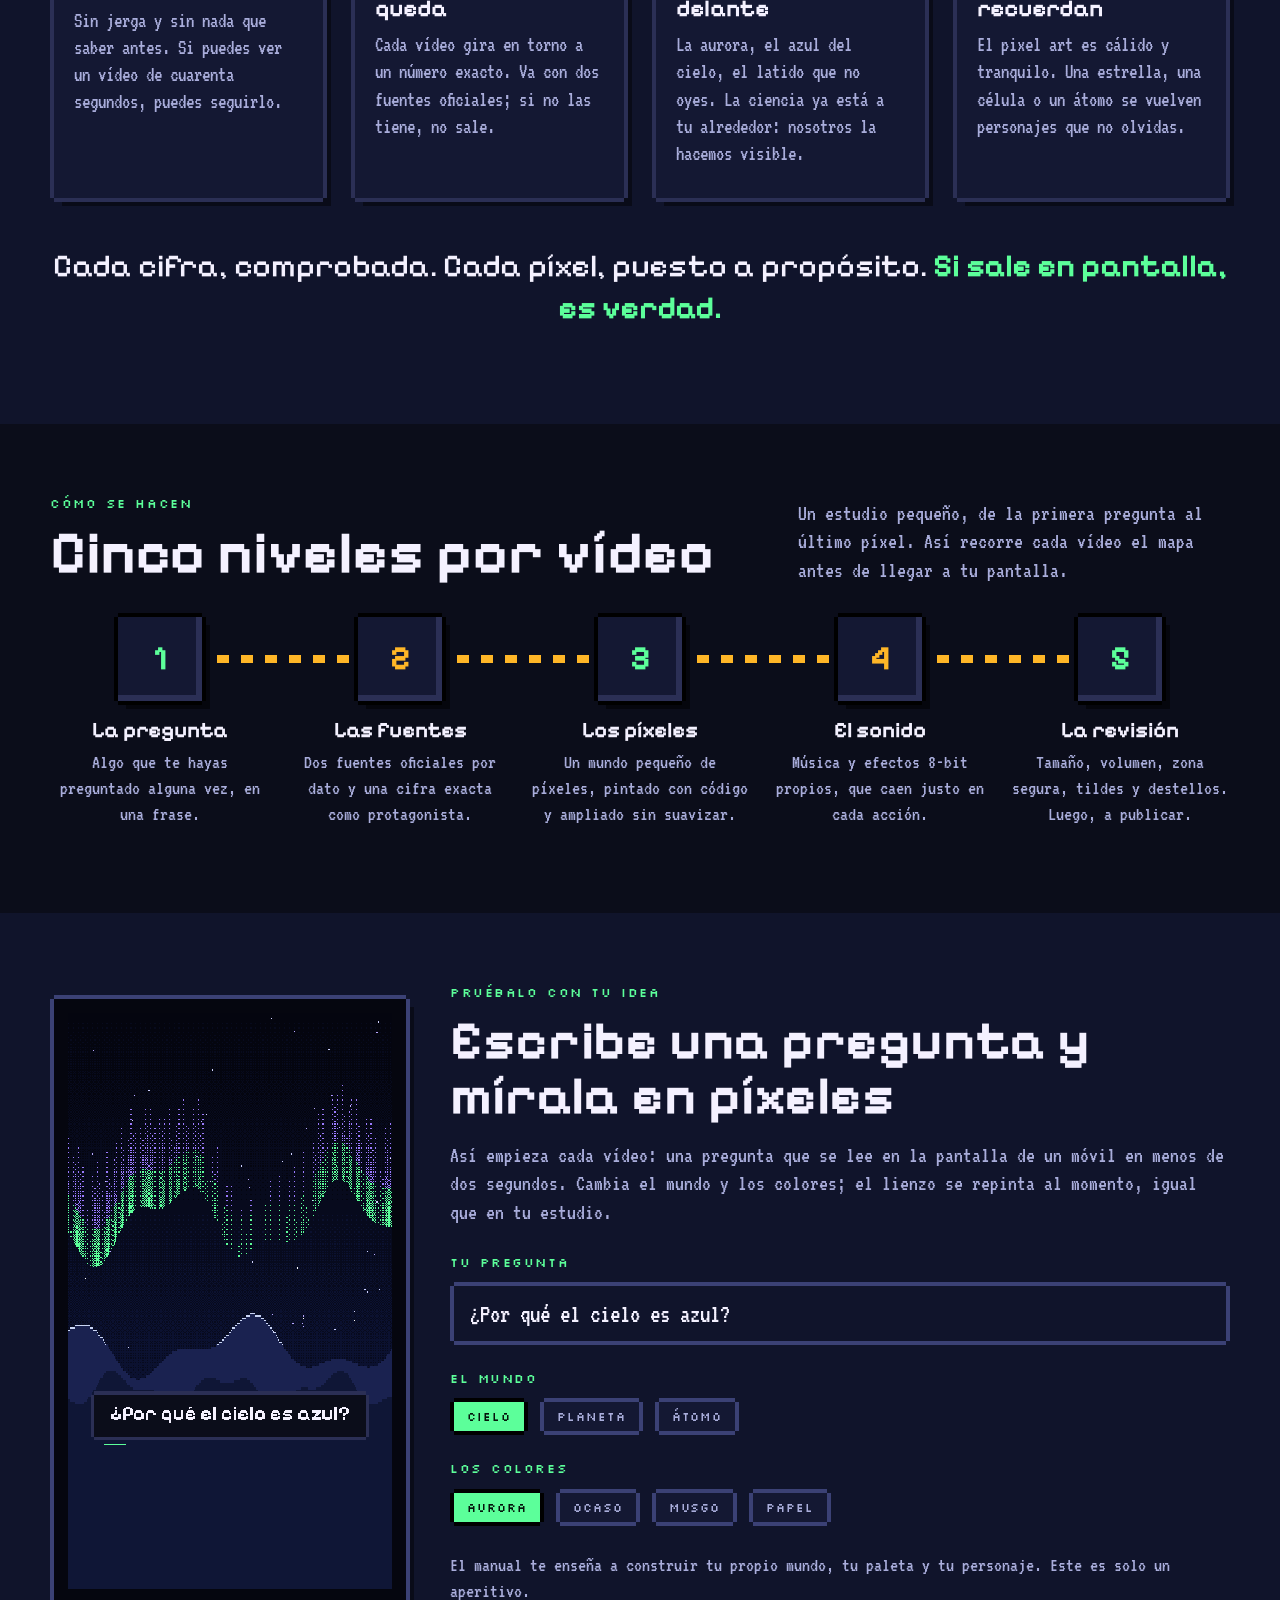
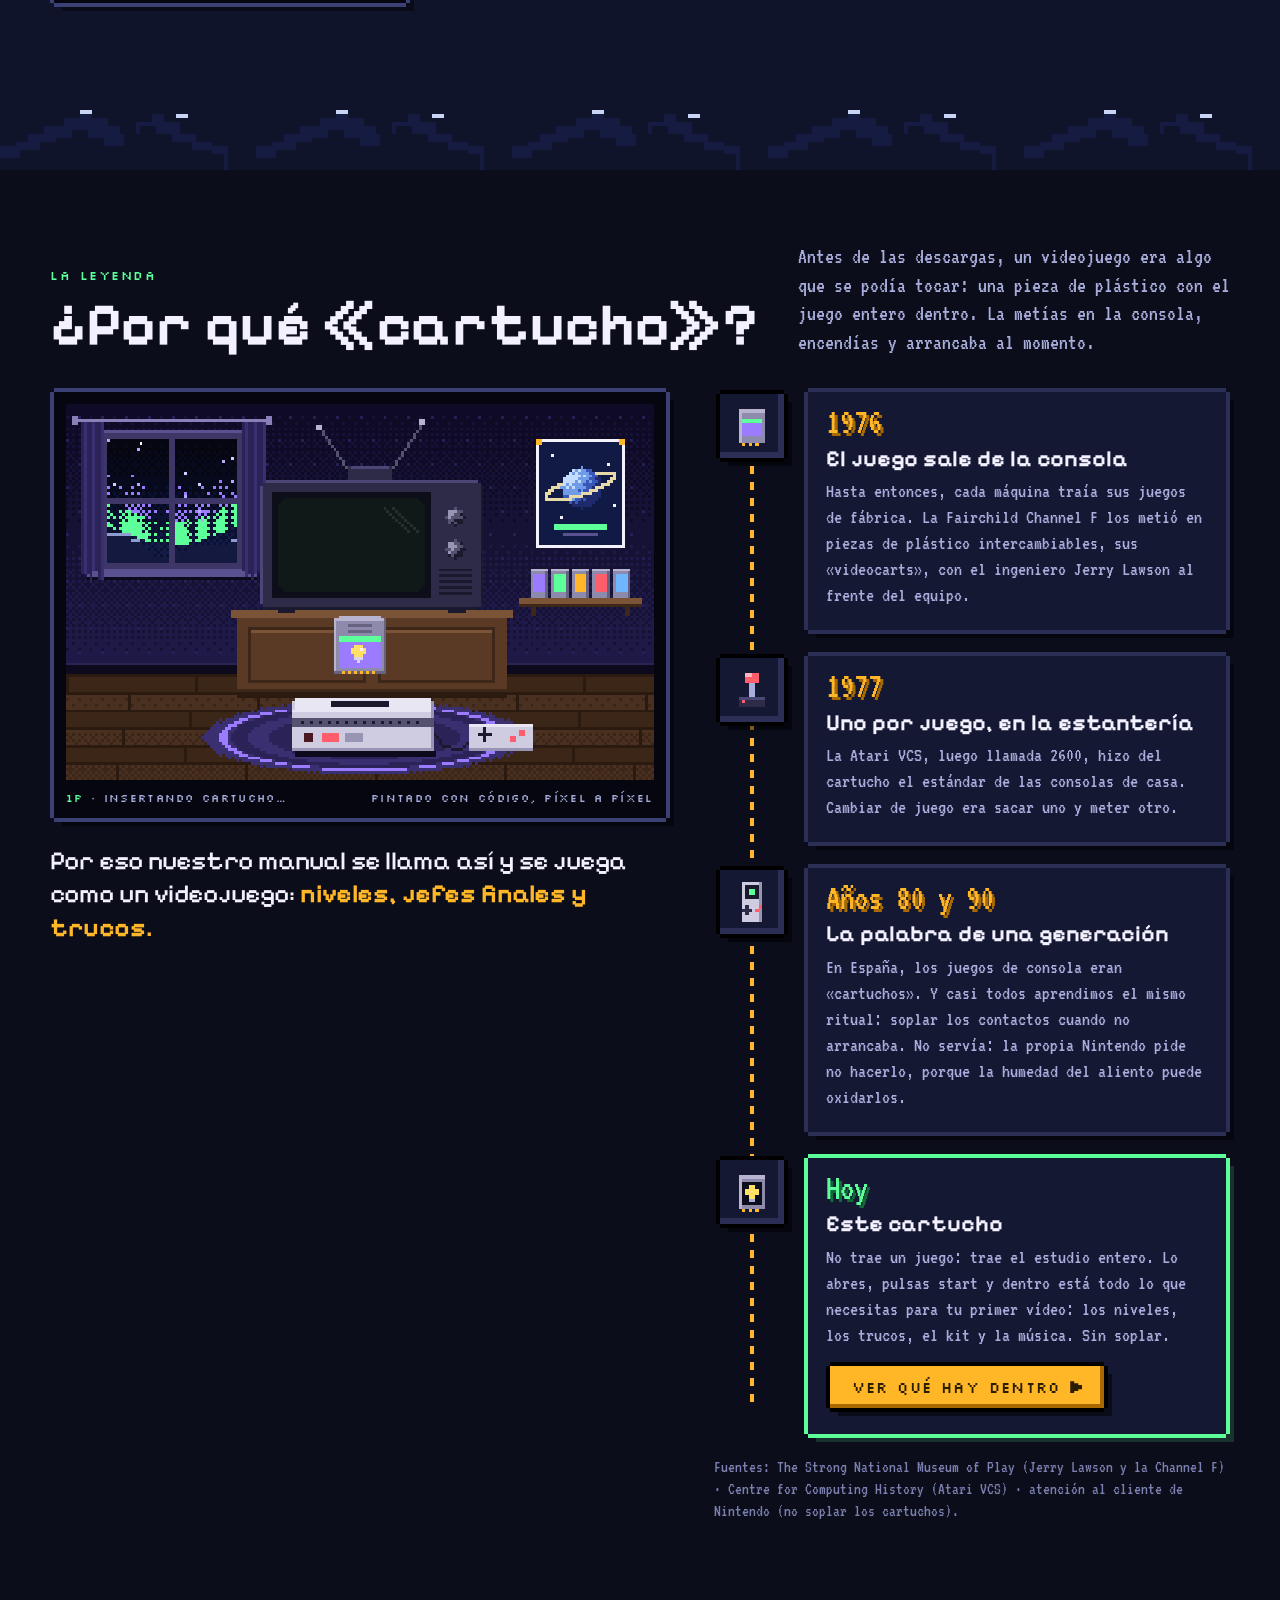
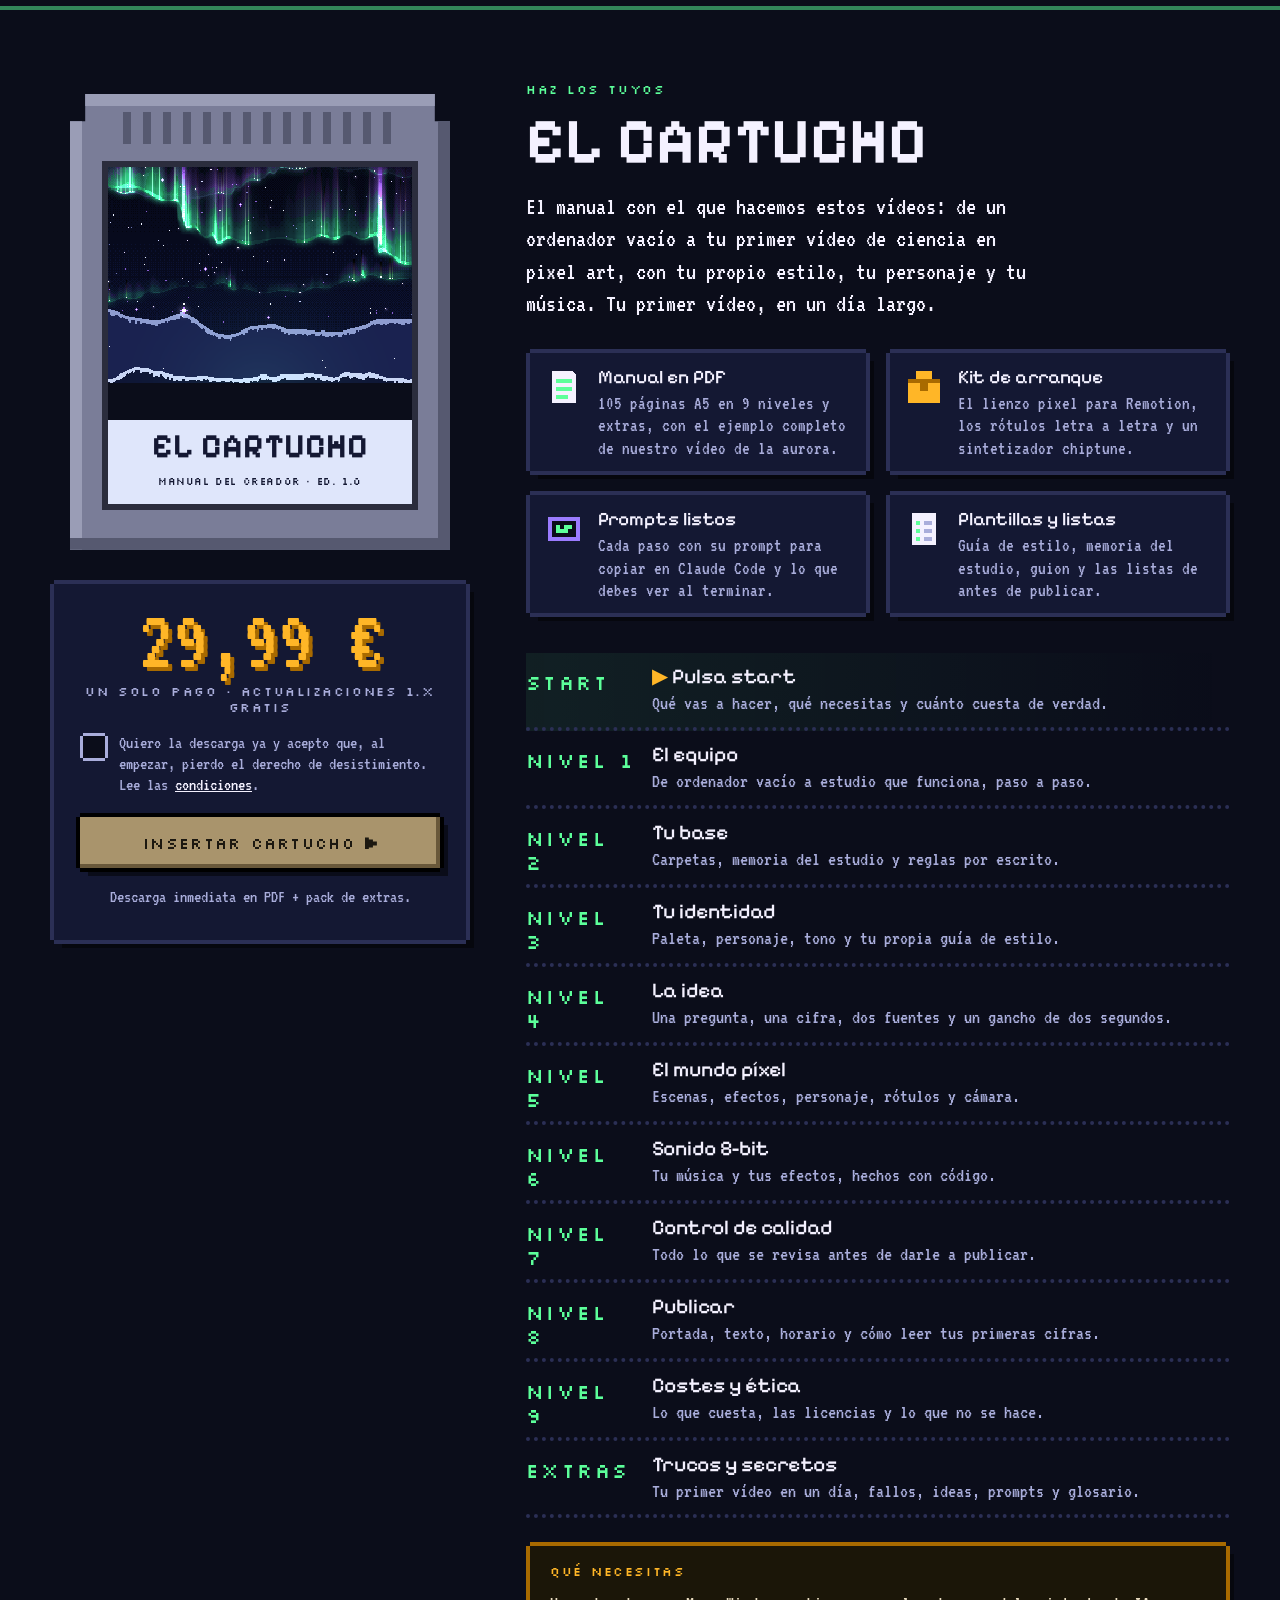
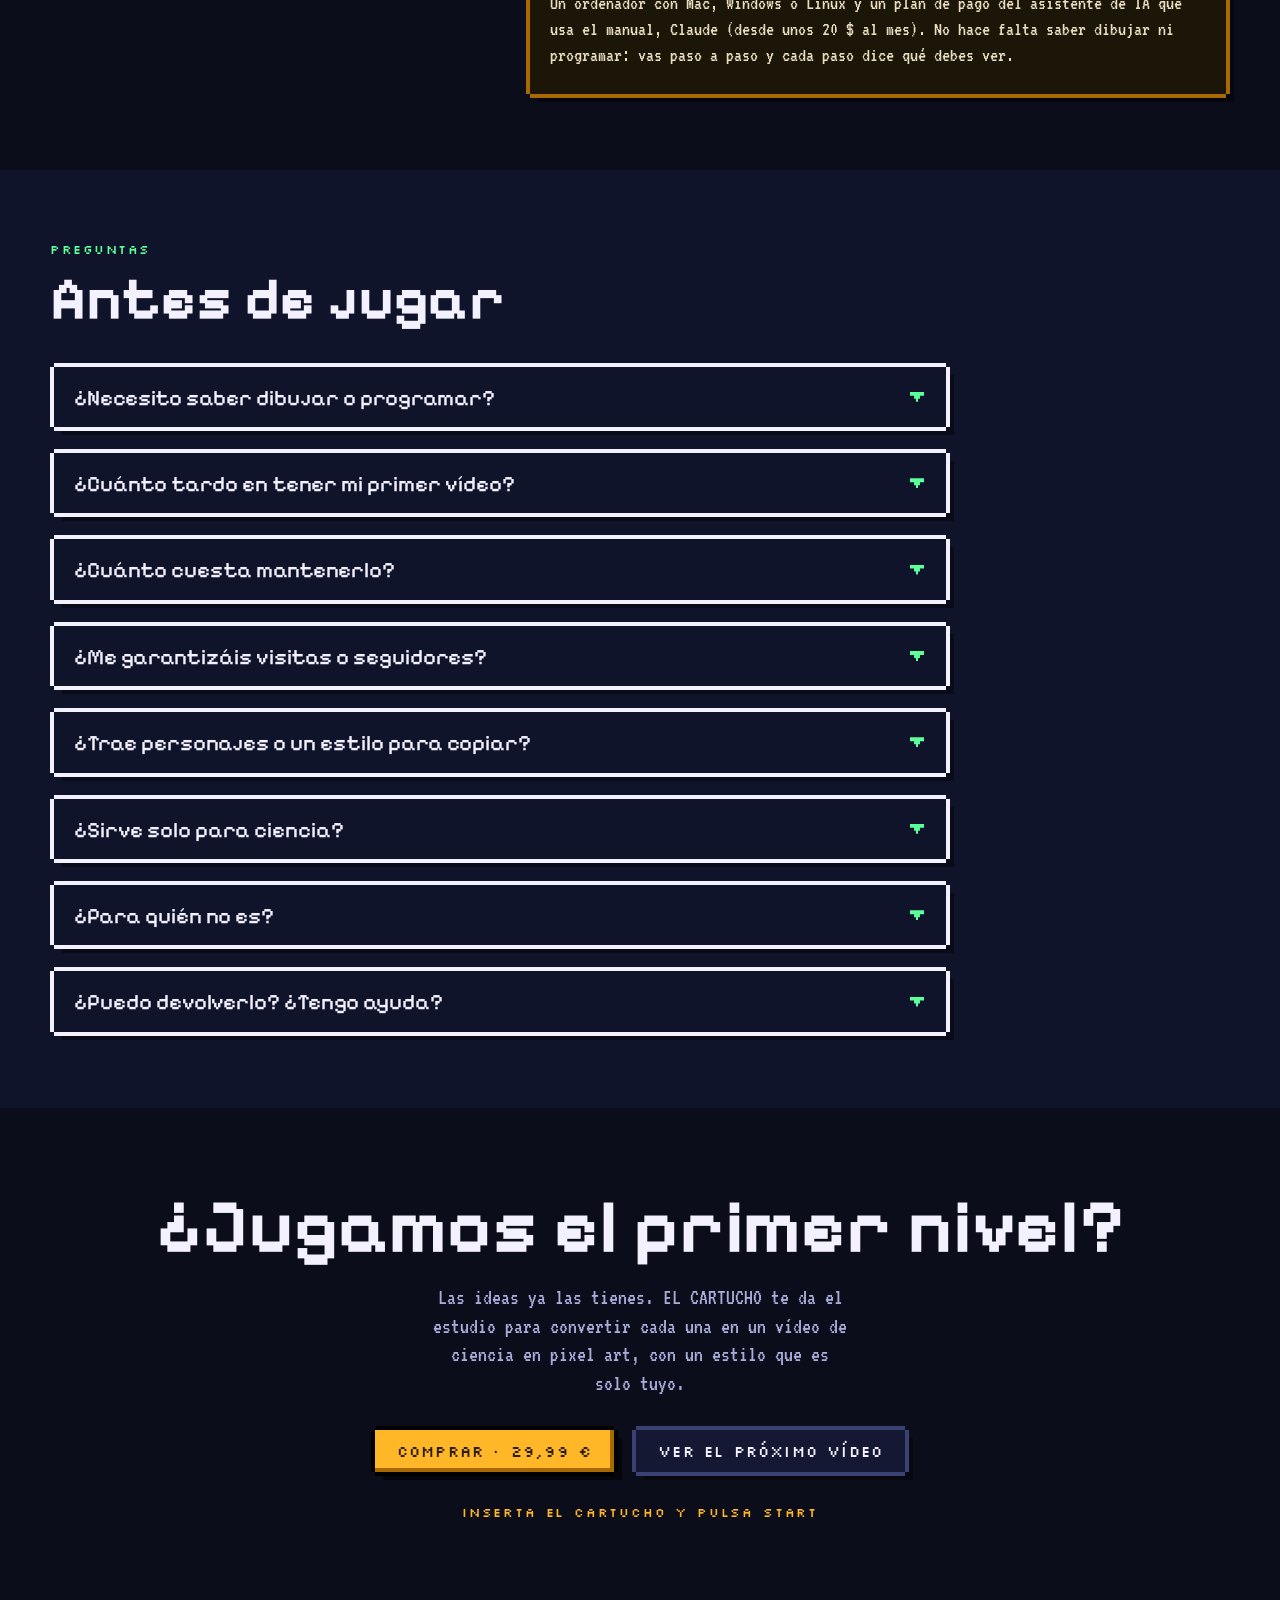
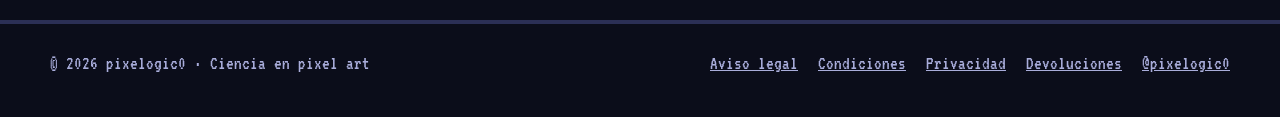
==== commit 8c4729a7: "Oferta del cartucho arriba del todo y precio de 29,99 € Co-Authored-By: Claude Opus 5.5 <noreply@ant" ====
--- a/index.html
+++ b/index.html
@@ -100,6 +100,9 @@
 .bab .menu a { font: 400 12px/1 var(--etiqueta); letter-spacing: .1em; text-transform: uppercase; text-decoration: none; color: var(--gris); }
 .bab .menu a:hover { color: var(--verde); }
 .bab .barra .boton { padding: 10px 14px 9px; font-size: 12px; }
+.bab .lado { display: flex; align-items: center; gap: 12px; }
+.bab .idioma { --b: var(--borde2); display: inline-block; padding: 9px 9px 8px; margin: 4px; font: 400 12px/1 var(--etiqueta); letter-spacing: .1em; text-decoration: none; color: var(--gris); background: var(--tinta); box-shadow: 0 -4px 0 0 var(--b), 0 4px 0 0 var(--b), -4px 0 0 0 var(--b), 4px 0 0 0 var(--b); }
+.bab .idioma:hover { color: var(--verde); --b: var(--verde); }
 
 /* ---------- Portada (bento) ---------- */
 .bab .portada { position: relative; padding: 36px 0 56px; isolation: isolate; }
@@ -292,6 +295,29 @@
 .bab dialog.visor .cerrar { padding: 9px 12px 8px; font-size: 12px; }
 
 /* ---------- Móvil ---------- */
+/* OFERTA: lo primero que se ve (07/11/2026) */
+.bab .oferta { padding: 22px 0 8px; background: radial-gradient(120% 90% at 50% 0%, #2a1e05 0%, var(--noche) 62%); }
+.bab .oferta-caja { --b: var(--ambar); --sombra: rgba(255,182,39,.25); display: grid; grid-template-columns: minmax(0, 1fr) 300px; gap: 34px; align-items: center; padding: 30px 36px 30px; background: #0b0d1a; }
+.bab .oferta .sello { display: inline-block; margin: 0 0 14px; padding: 7px 12px 6px; font: 400 13px/1 var(--etiqueta); letter-spacing: .1em; background: var(--rojo); color: #1a0306; box-shadow: 0 -3px 0 0 #000, 0 3px 0 0 #000, -3px 0 0 0 #000, 3px 0 0 0 #000; }
+.bab .oferta .kicker { font: 700 clamp(22px, 2.6vw, 30px)/1.1 var(--titulo); color: var(--amarillo); margin: 0 0 6px; }
+.bab .oferta h2 { font-size: clamp(54px, 8vw, 104px); color: var(--nieve); text-shadow: 6px 6px 0 #3a2a00; margin-bottom: 10px; }
+.bab .oferta .sub { color: var(--gris); font-size: 22px; max-width: 34em; }
+.bab .oferta-precio { display: flex; align-items: baseline; gap: 16px; flex-wrap: wrap; margin: 6px 0 16px; }
+.bab .oferta-precio .cifra-precio { font: 400 clamp(76px, 10vw, 124px)/.8 var(--texto); color: var(--ambar); text-shadow: 5px 5px 0 var(--ambar2); }
+.bab .oferta-precio small { font: 400 13px/1.3 var(--etiqueta); letter-spacing: .06em; color: var(--verde); text-transform: uppercase; }
+.bab .oferta .consiento { margin: 0 0 16px; max-width: 34em; }
+.bab .oferta .boton.grande { font-size: 20px; padding: 22px 30px 21px; }
+.bab .oferta .boton.grande[aria-disabled="true"] { filter: none; }
+.bab .oferta .cartucho { width: 100%; margin: 0; animation: flota 3.2s steps(4) infinite; }
+@keyframes flota { 0%, 100% { transform: translateY(0); } 50% { transform: translateY(-8px); } }
+@media (max-width: 860px) {
+  .bab .oferta { padding-top: 12px; }
+  .bab .oferta-caja { grid-template-columns: 1fr; gap: 18px; padding: 20px 18px 22px; }
+  .bab .oferta .cartucho { width: 58%; margin: 0 auto; order: 2; }
+  .bab .oferta .sub { display: none; }
+  .bab .oferta .boton.grande { width: calc(100% - 8px); justify-content: center; }
+}
+@media (prefers-reduced-motion: reduce) { .bab .oferta .cartucho { animation: none; } }
 @media (max-width: 980px) {
   .bab .menu { display: none; }
   .bab .bento { grid-template-columns: 1fr 1fr; }
@@ -338,11 +364,36 @@
       <a href="#leyenda">La leyenda</a>
       <a href="#manual">El manual</a>
     </nav>
-    <a class="boton verde" data-enlace="instagram" href="#">Seguir</a>
+    <div class="lado">
+      <a class="boton verde" data-enlace="instagram" href="#">Seguir</a>
+    </div>
   </div>
 </header>
 
 <main id="inicio">
+  <!-- OFERTA: lo primero que se ve -->
+  <section class="oferta" aria-labelledby="oferta-tit">
+    <div class="envoltura">
+      <div class="pix oferta-caja">
+        <div>
+          <p class="sello">&#9733; PRECIO DE LANZAMIENTO &#9733;</p>
+          <p class="kicker">La guía completa para hacer tus vídeos</p>
+          <h2 id="oferta-tit">EL CARTUCHO</h2>
+          <p class="sub">El método exacto con el que hacemos estos vídeos de ciencia en pixel art: de un ordenador vacío a tu primer Reel, con tu estilo y tu música.</p>
+          <div class="oferta-precio"><span class="cifra-precio" data-dato="precio">29,99 €</span><small>Pago único<br>PDF + pack de extras · descarga inmediata</small></div>
+          <label class="consiento"><input type="checkbox" id="consiento-oferta" data-consiento><span class="casilla" aria-hidden="true"></span><span>Quiero la descarga ya y acepto que, al empezar, pierdo el derecho de desistimiento. Lee las <a data-enlace="terminos" href="#">condiciones</a>.</span></label>
+          <a class="boton grande" data-enlace="comprar" data-compra href="#">Comprar el cartucho <span class="flecha"></span></a>
+          <p class="aviso-compra" data-aviso role="status" hidden>Marca la casilla para continuar.</p>
+        </div>
+        <div class="cartucho" aria-hidden="true">
+          <div class="etiqueta">
+            <img data-media="cartucho" alt="">
+            <div class="rot"><b>EL CARTUCHO</b><span>GUÍA COMPLETA · PIXELOGIC0</span></div>
+          </div>
+        </div>
+      </div>
+    </div>
+  </section>
   <!-- PORTADA -->
   <section class="portada">
     <canvas class="cielo" id="cielo" aria-hidden="true"></canvas>
@@ -547,11 +598,11 @@
             </div>
           </div>
           <div class="pix precio-caja" id="comprar">
-            <div class="precio" data-dato="precio">29 €</div>
+            <div class="precio" data-dato="precio">29,99 €</div>
             <span class="etq">Un solo pago · actualizaciones 1.x gratis</span>
-            <label class="consiento"><input type="checkbox" id="consiento"><span class="casilla" aria-hidden="true"></span><span>Quiero la descarga ya y acepto que, al empezar, pierdo el derecho de desistimiento. Lee las <a data-enlace="terminos" href="#">condiciones</a>.</span></label>
+            <label class="consiento"><input type="checkbox" id="consiento" data-consiento><span class="casilla" aria-hidden="true"></span><span>Quiero la descarga ya y acepto que, al empezar, pierdo el derecho de desistimiento. Lee las <a data-enlace="terminos" href="#">condiciones</a>.</span></label>
             <a class="boton" data-enlace="comprar" data-compra href="#">Insertar cartucho <span class="flecha"></span></a>
-            <p class="aviso-compra" id="aviso-compra" role="status" hidden>Marca la casilla para continuar.</p>
+            <p class="aviso-compra" id="aviso-compra" data-aviso role="status" hidden>Marca la casilla para continuar.</p>
             <p class="seguro">Descarga inmediata en PDF + pack de extras.</p>
           </div>
         </div>
@@ -627,7 +678,7 @@
       <h2>¿Jugamos el primer nivel?</h2>
       <p>Las ideas ya las tienes. EL CARTUCHO te da el estudio para convertir cada una en un vídeo de ciencia en pixel art, con un estilo que es solo tuyo.</p>
       <div class="acciones">
-        <a class="boton" href="#comprar">Comprar · <span data-dato="precio">29 €</span></a>
+        <a class="boton" href="#comprar">Comprar · <span data-dato="precio">29,99 €</span></a>
         <a class="boton fantasma" data-enlace="instagram" href="#">Ver el próximo vídeo</a>
       </div>
       <span class="insert">INSERTA EL CARTUCHO Y PULSA START</span>
@@ -661,7 +712,7 @@
    Lo único que hay que tocar para cambiar enlaces, precio y vídeos.
    En Shopify este bloque lo genera la propia sección con sus ajustes. */
 window.BAB = {
-  precio: "29 €",
+  precio: "29,99 €",
   usuario: "@pixelogic0",
   instagram: "https://www.instagram.com/pixelogic0/",
   payhip: "ZpuA6",                // código del producto en Payhip: lo que va tras payhip.com/b/ (p. ej. "AbC12"). Con él, el botón abre el pago de Payhip
@@ -714,15 +765,22 @@
   document.getElementById("anyo").textContent = new Date().getFullYear();
 
   // Compra: consentimiento expreso antes de pagar (contenido digital, art. 103.m TRLGDCU) y botón de Payhip
-  const casilla = document.getElementById("consiento"), avisoCompra = document.getElementById("aviso-compra");
+  // Hay una casilla en la oferta de arriba y otra en la ficha: marcar una marca las dos.
+  const casillas = [...raiz.querySelectorAll("input[data-consiento]")], avisos = raiz.querySelectorAll("[data-aviso]");
   const botonesCompra = raiz.querySelectorAll("[data-compra]");
-  const sincronizar = () => botonesCompra.forEach((b) => b.setAttribute("aria-disabled", String(!casilla.checked)));
-  casilla.addEventListener("change", () => { sincronizar(); if (casilla.checked) avisoCompra.hidden = true; });
+  const marcado = () => casillas.some((c) => c.checked);
+  const sincronizar = () => botonesCompra.forEach((b) => b.setAttribute("aria-disabled", String(!marcado())));
+  casillas.forEach((c) => c.addEventListener("change", () => {
+    casillas.forEach((o) => { o.checked = c.checked; });
+    sincronizar(); if (c.checked) avisos.forEach((a) => { a.hidden = true; });
+  }));
   sincronizar();
   botonesCompra.forEach((b) => b.addEventListener("click", (e) => {
-    if (casilla.checked) return;
+    if (marcado()) return;
     e.preventDefault(); e.stopImmediatePropagation();
-    avisoCompra.hidden = false; casilla.focus();
+    const caja = b.closest(".pix") || raiz;
+    const aviso = caja.querySelector("[data-aviso]") || avisos[0], casilla = caja.querySelector("input[data-consiento]") || casillas[0];
+    aviso.hidden = false; casilla.focus();
   }, true));
   if (CONFIG.payhip) {
     botonesCompra.forEach((b) => { b.href = "https://payhip.com/b/" + CONFIG.payhip; b.classList.add("payhip-buy-button"); b.dataset.product = CONFIG.payhip; b.dataset.theme = "none"; });
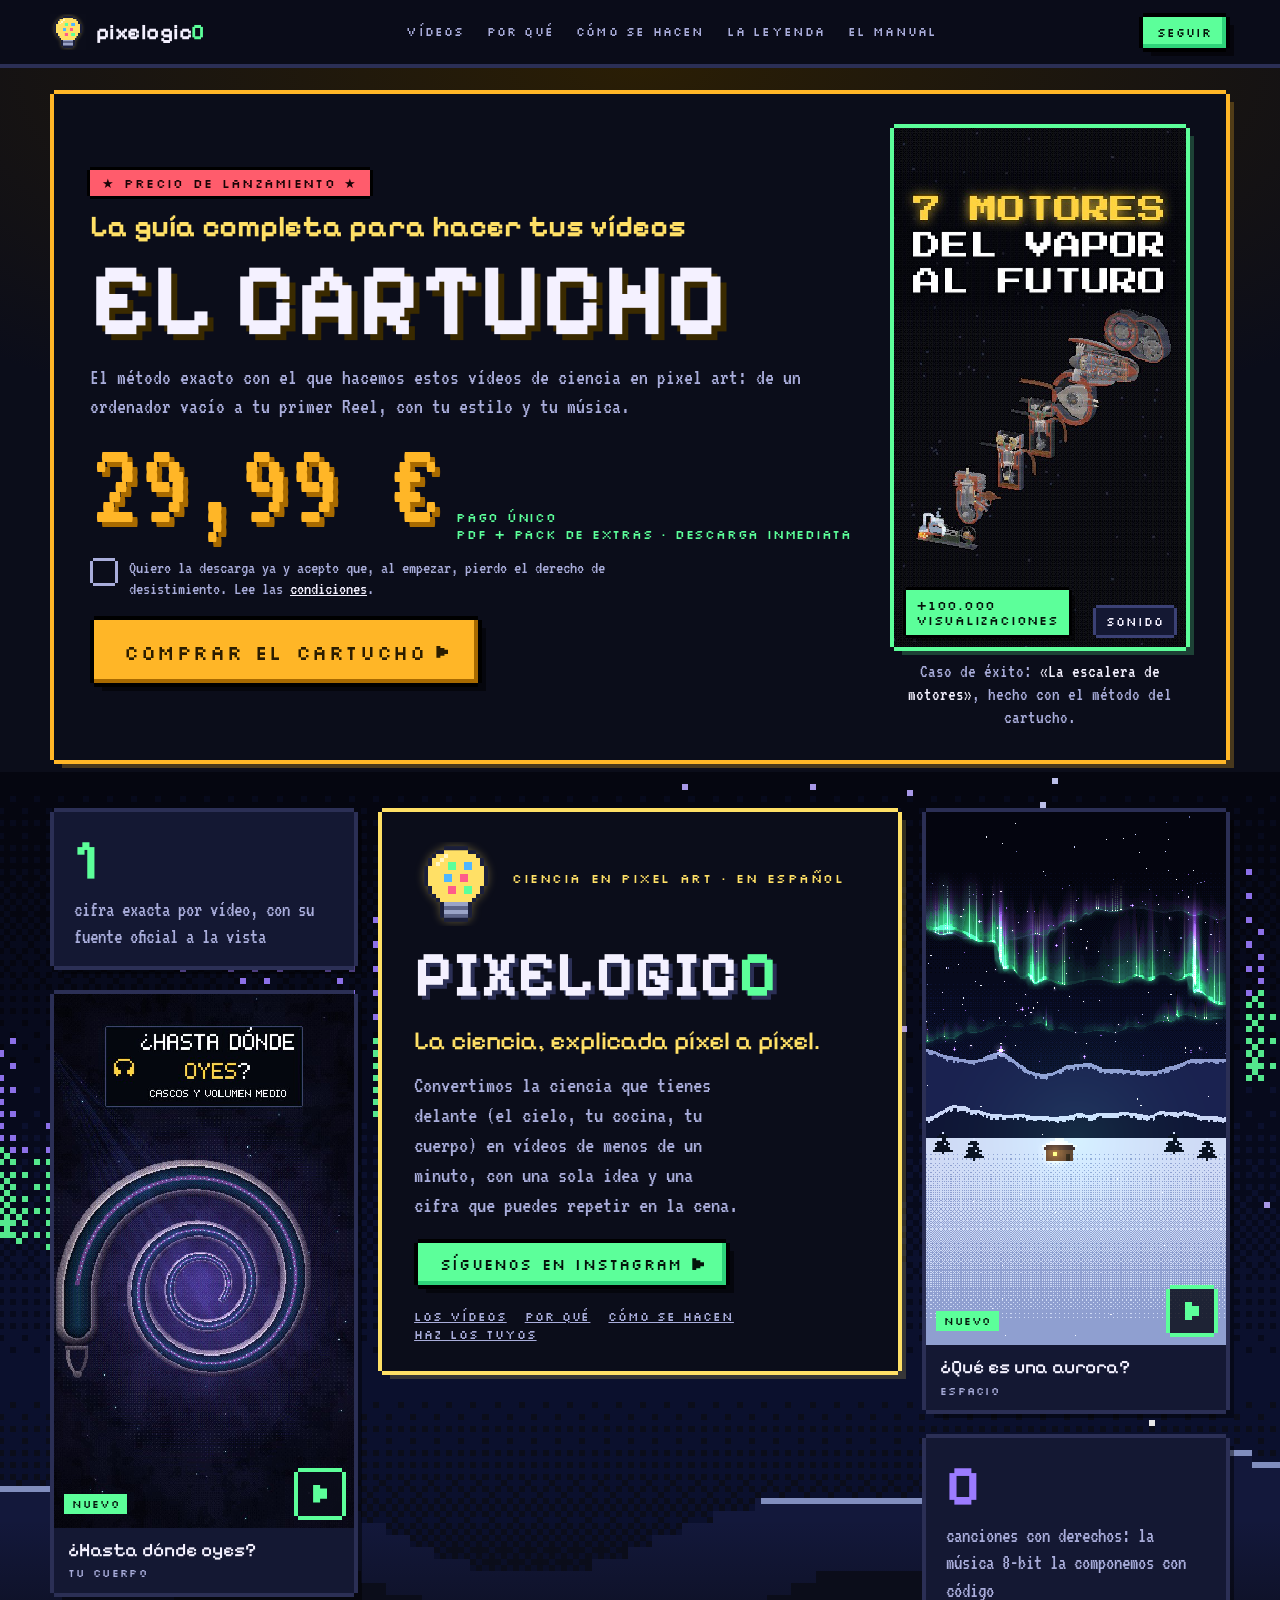
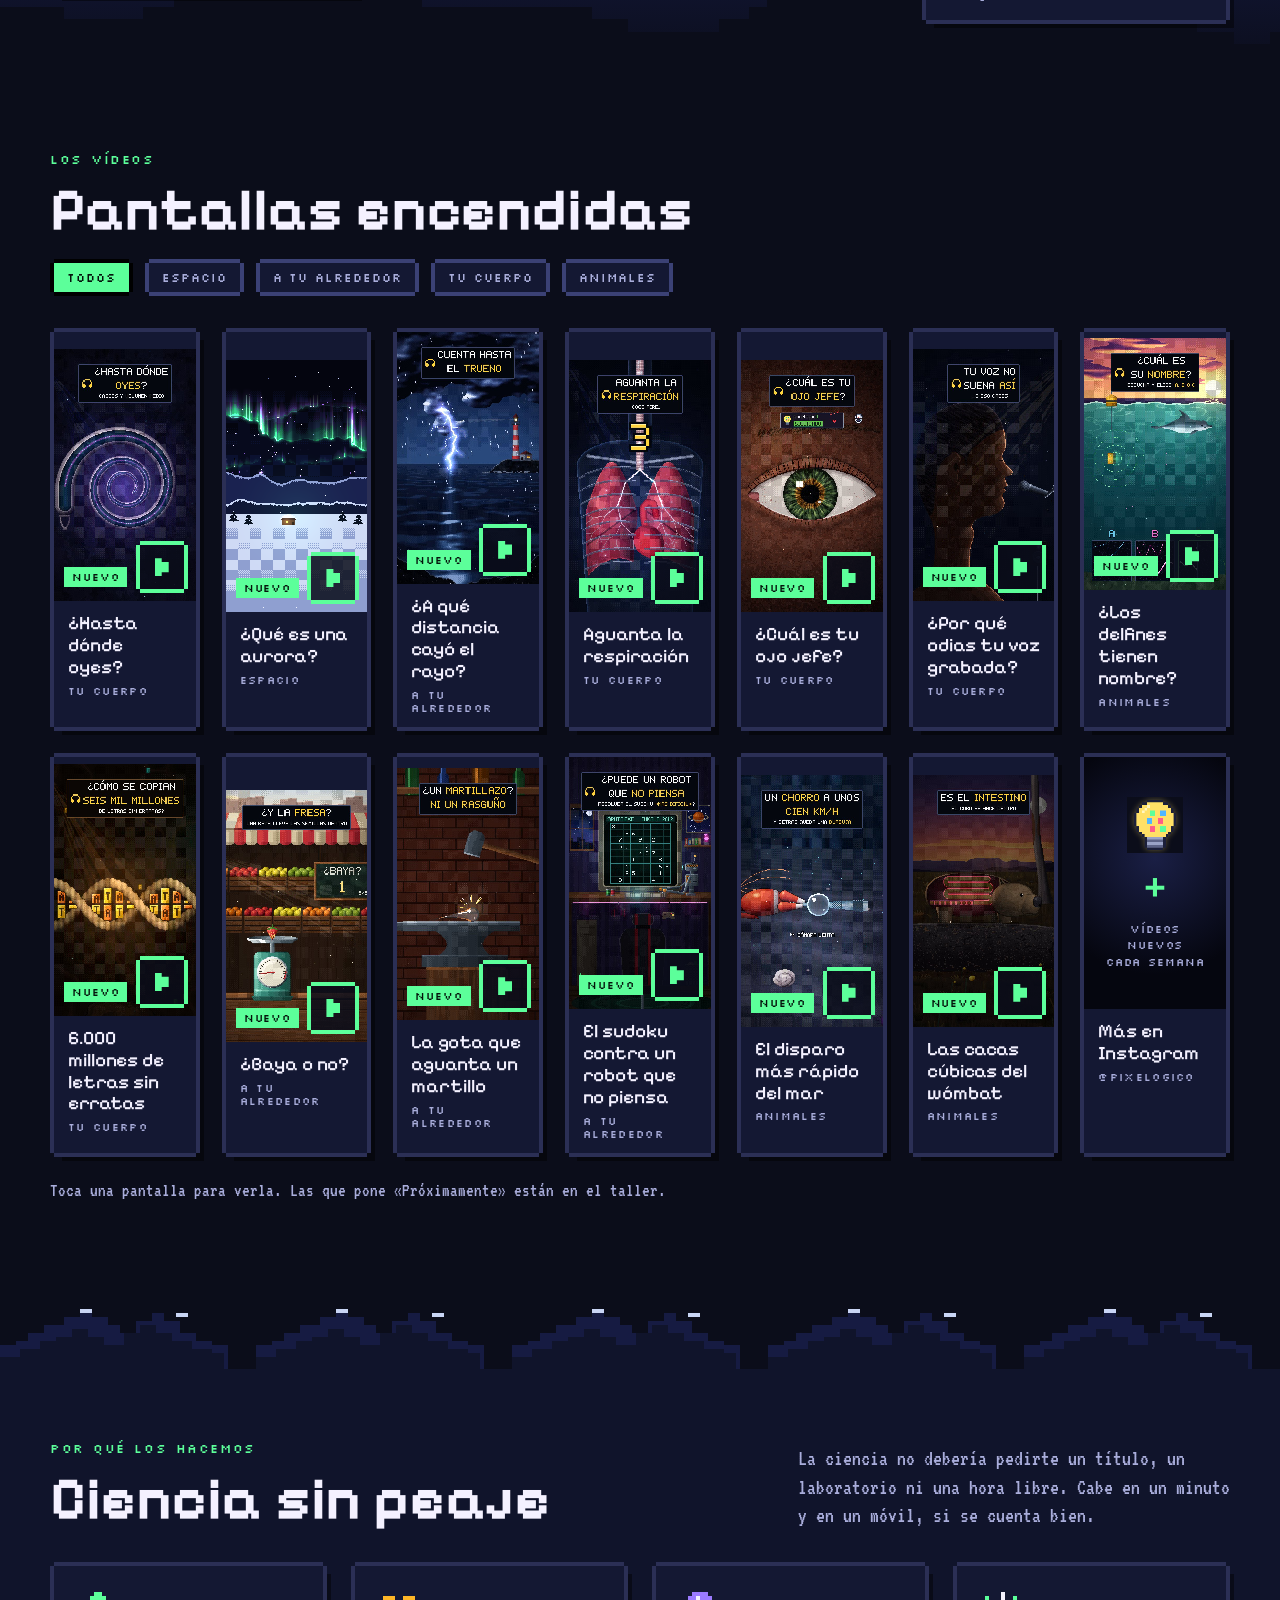
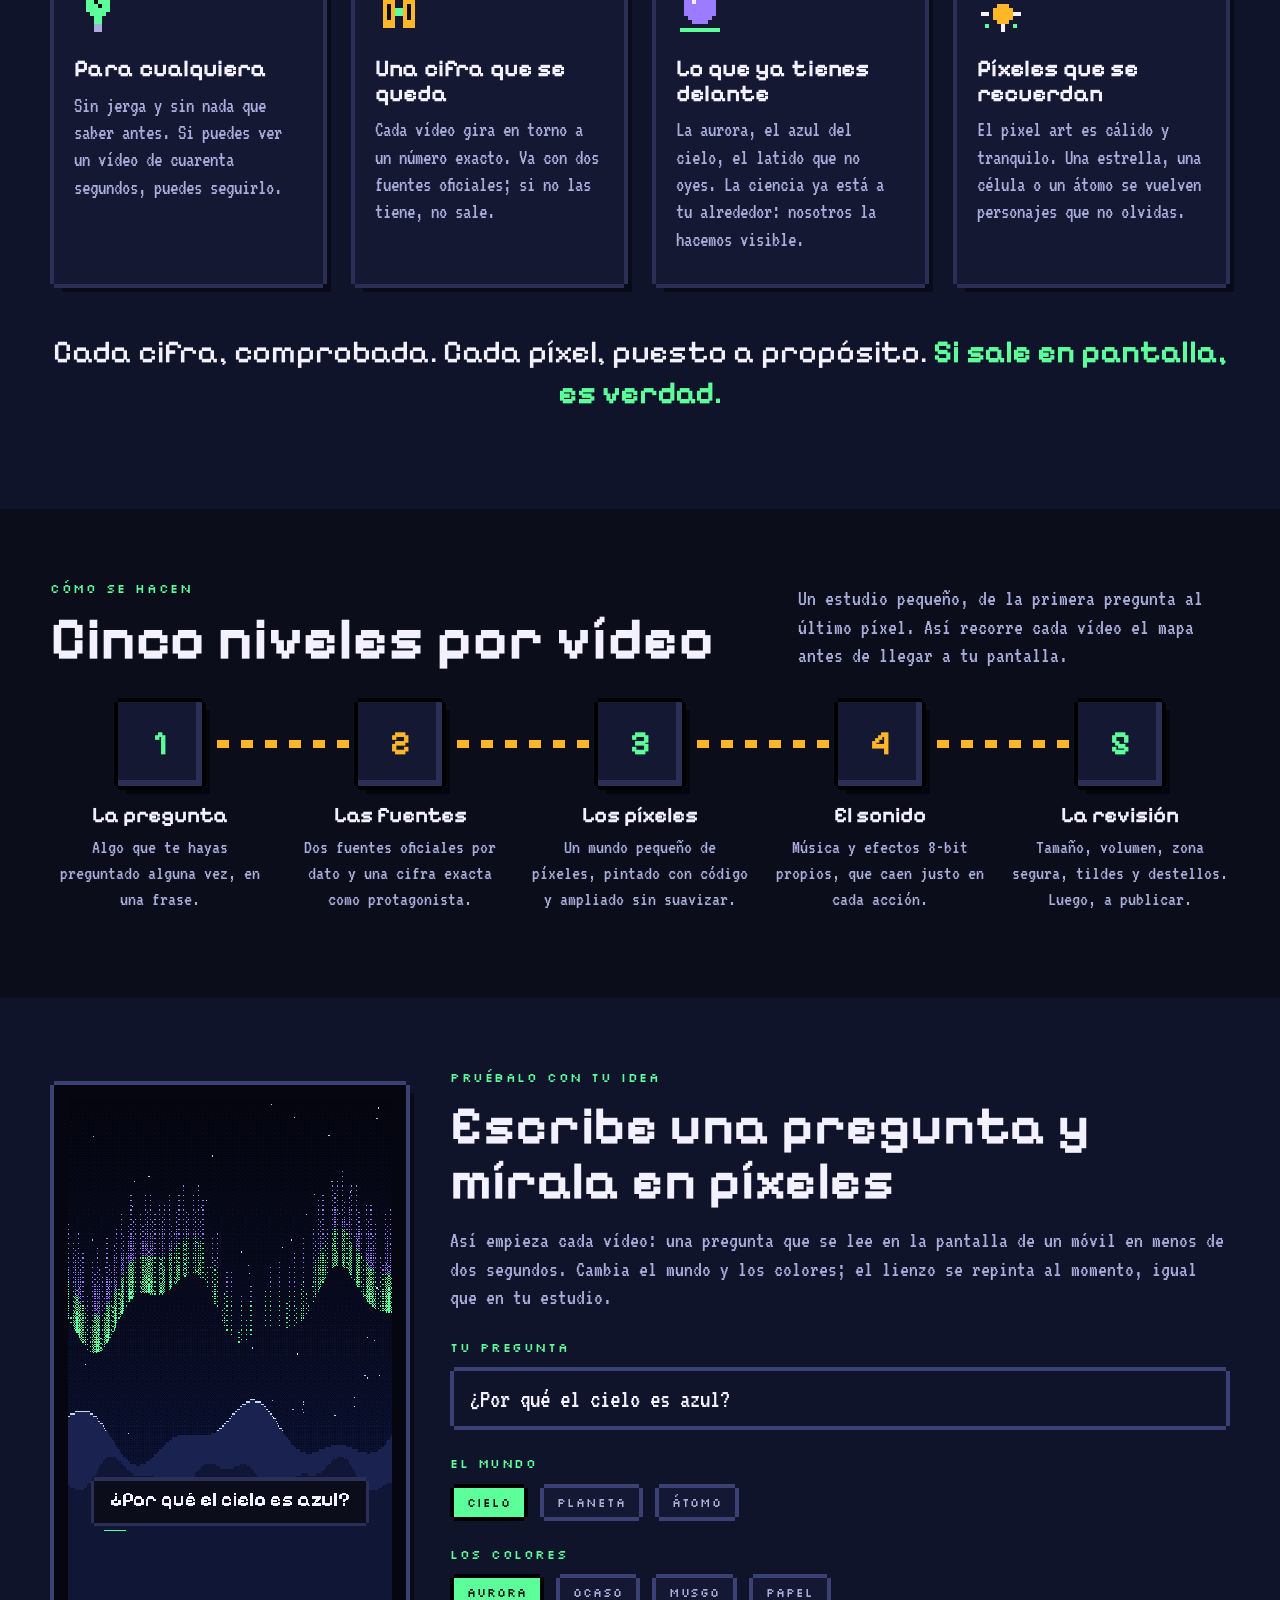
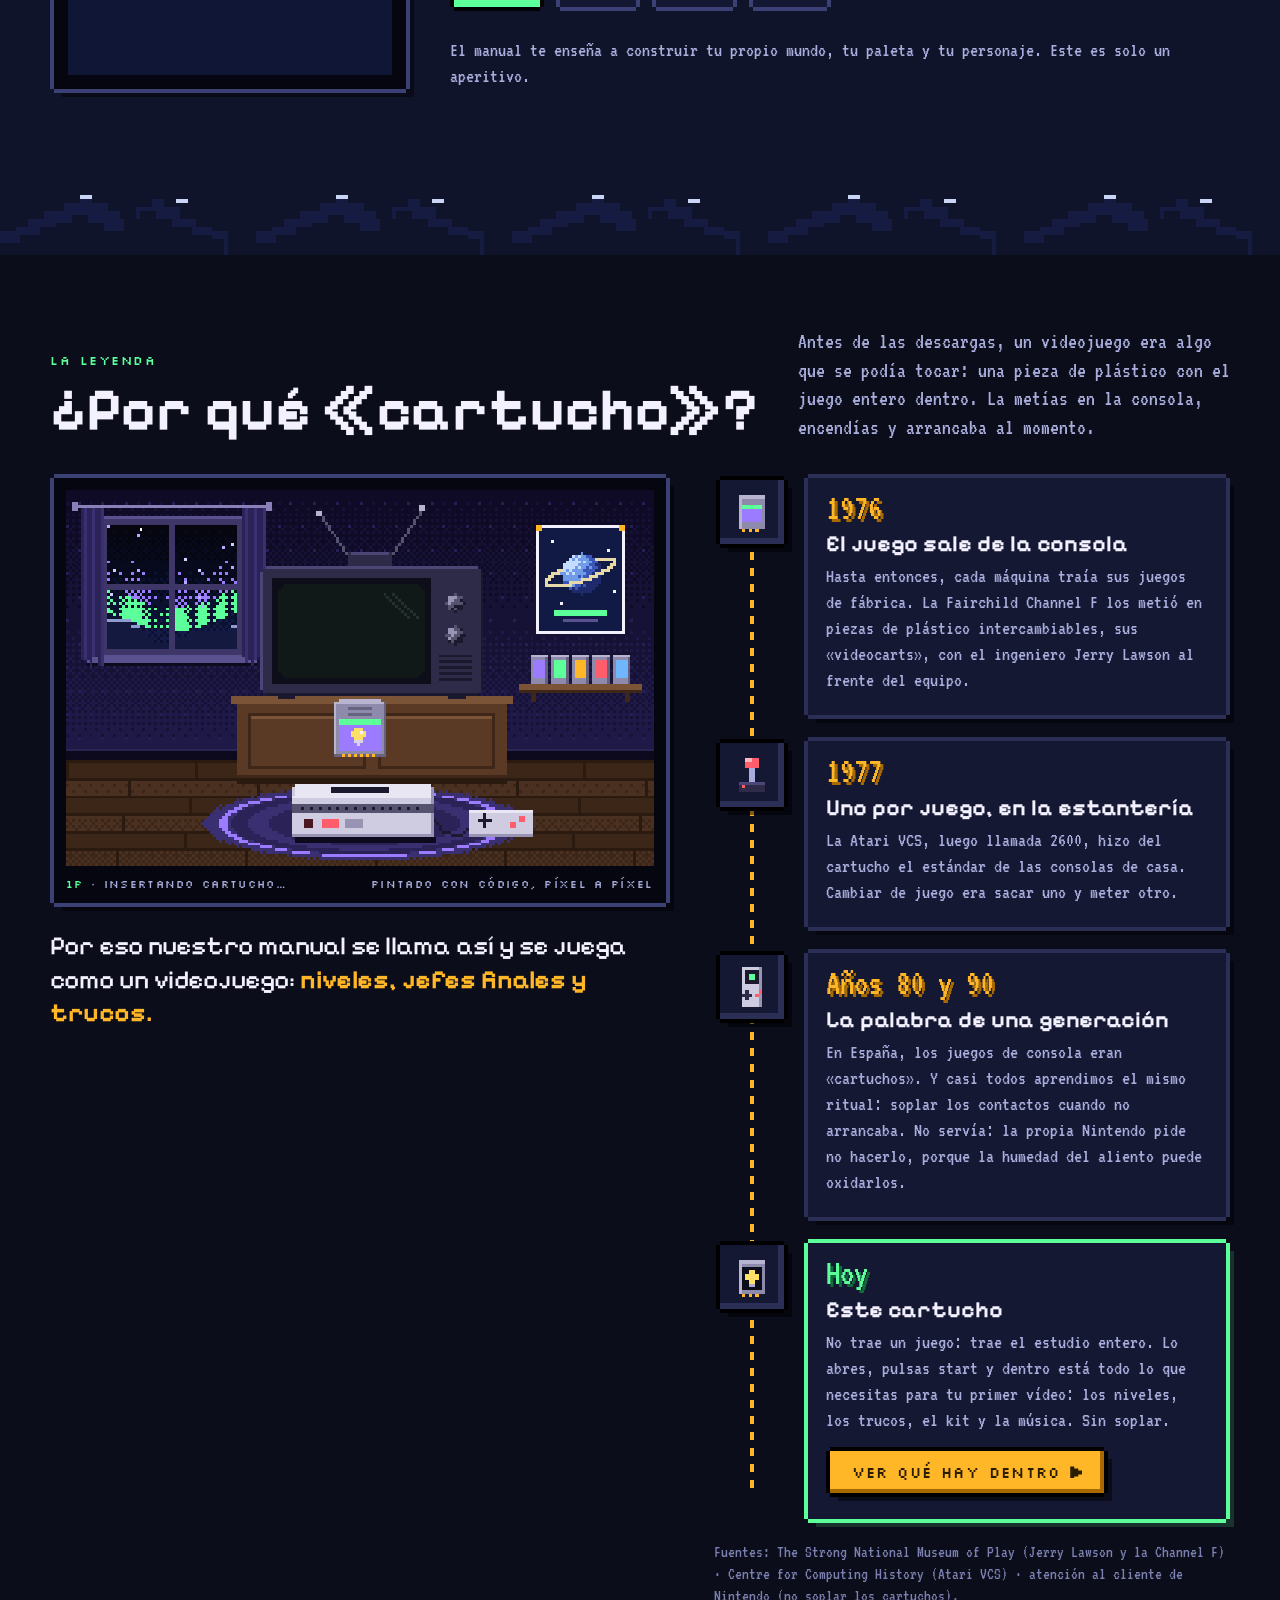
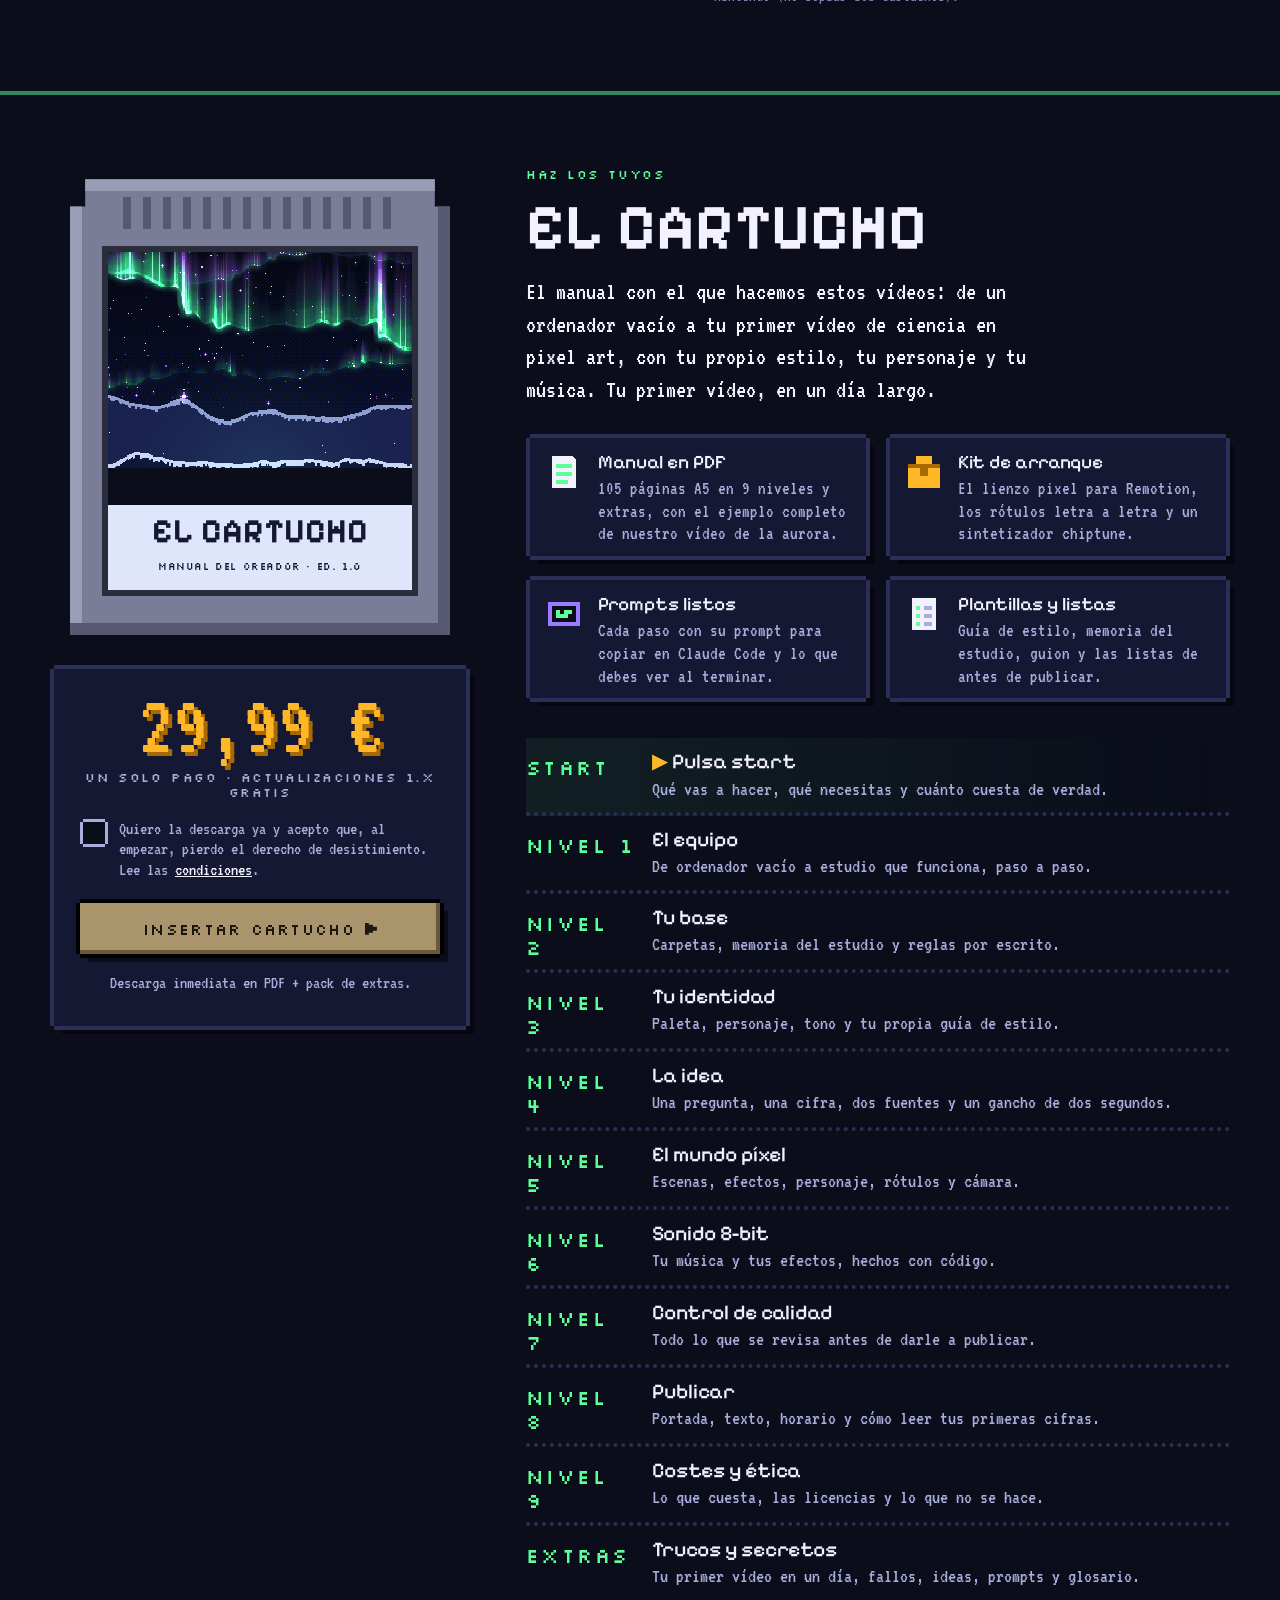
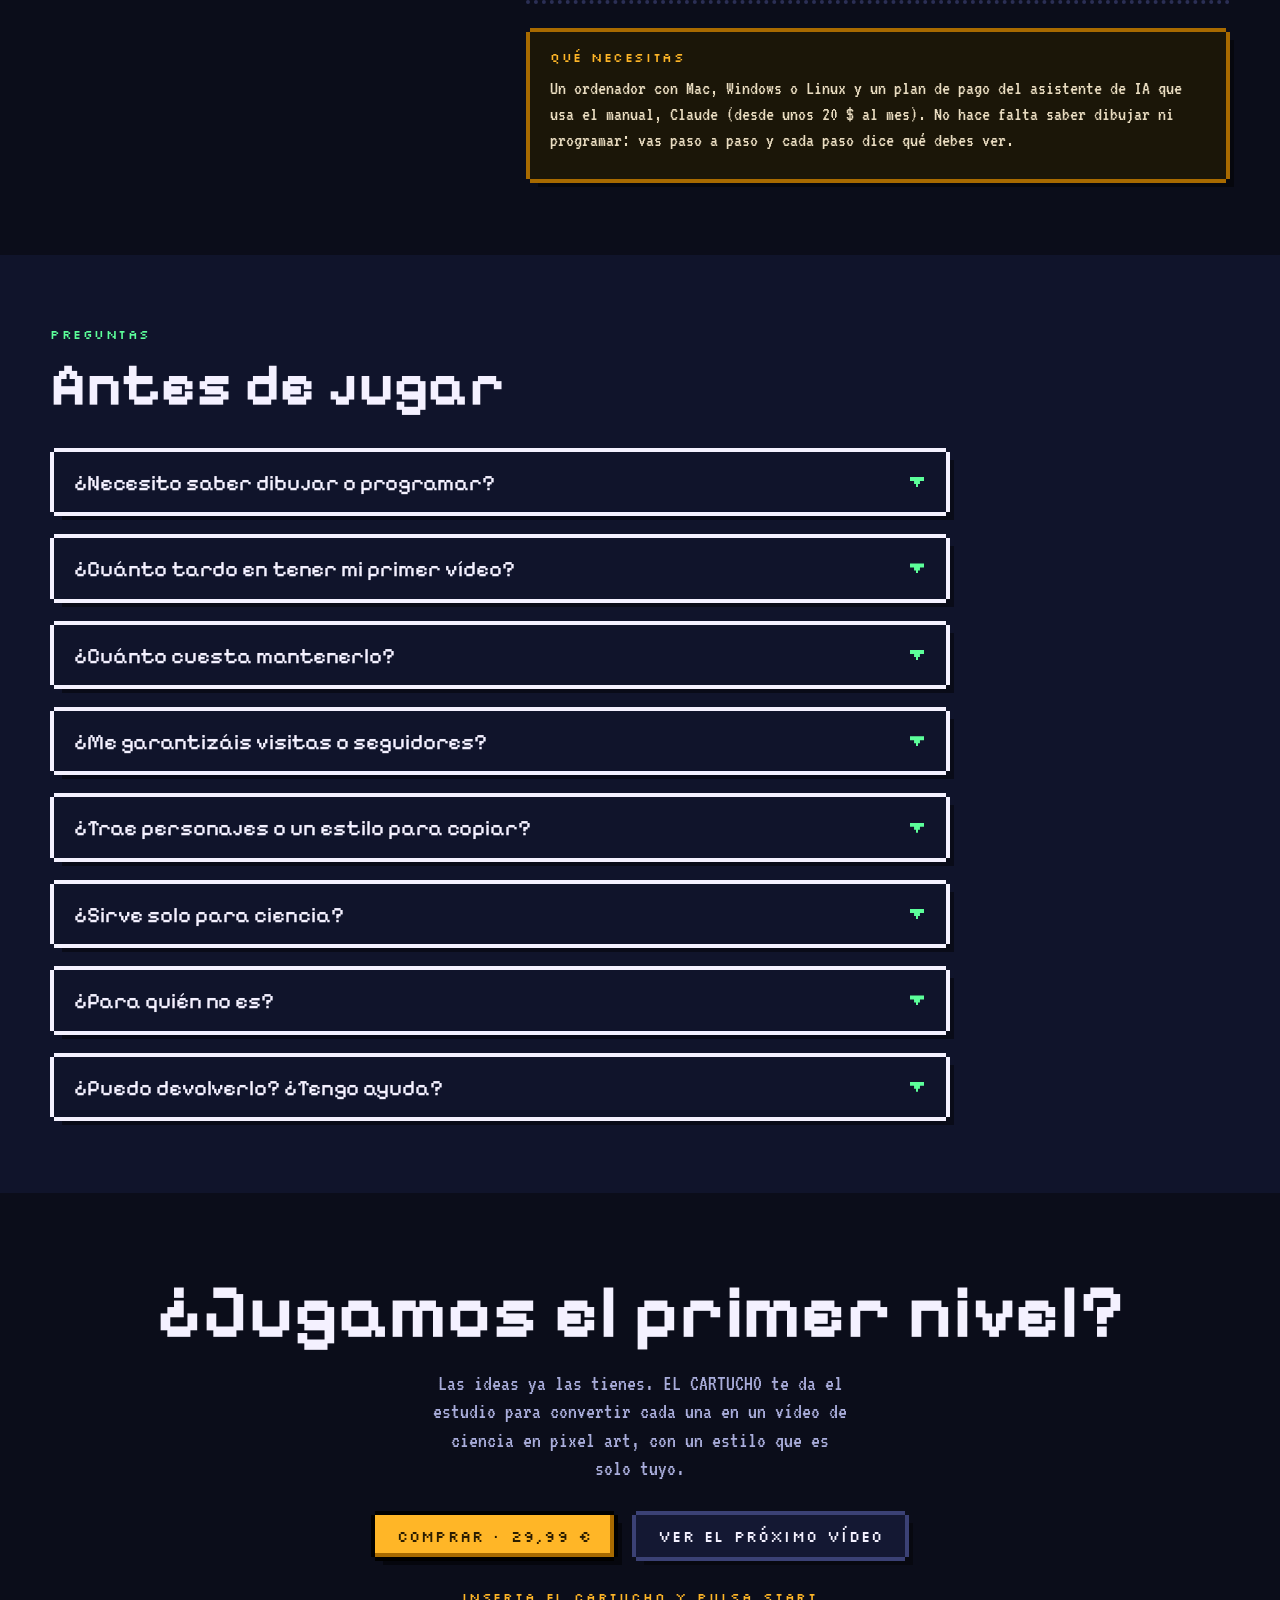
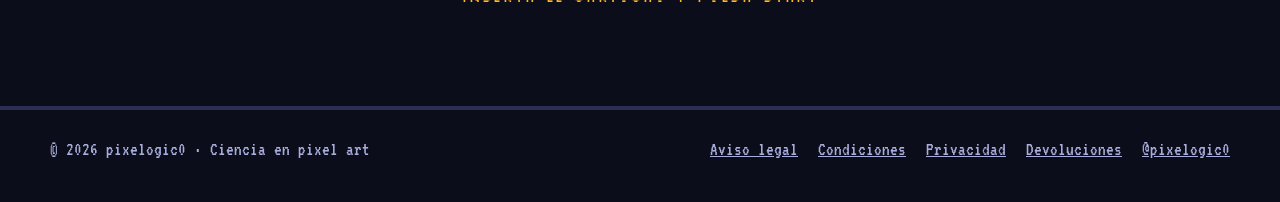
==== commit 56071d86: "Vídeo de los motores como caso de éxito en la oferta Co-Authored-By: Claude Opus 5.5 <noreply@anthro" ====
--- a/index.html
+++ b/index.html
@@ -308,16 +308,21 @@
 .bab .oferta .consiento { margin: 0 0 16px; max-width: 34em; }
 .bab .oferta .boton.grande { font-size: 20px; padding: 22px 30px 21px; }
 .bab .oferta .boton.grande[aria-disabled="true"] { filter: none; }
-.bab .oferta .cartucho { width: 100%; margin: 0; animation: flota 3.2s steps(4) infinite; }
-@keyframes flota { 0%, 100% { transform: translateY(0); } 50% { transform: translateY(-8px); } }
+.bab .exito { margin: 0; }
+.bab .exito-marco { --b: var(--verde); --sombra: rgba(92,255,154,.22); position: relative; padding: 0; aspect-ratio: 9 / 16; background: #000; overflow: hidden; }
+.bab .exito-marco video { width: 100%; height: 100%; object-fit: cover; }
+.bab .exito-sello { position: absolute; bottom: 12px; left: 12px; padding: 8px 10px 7px; font: 400 13px/1.15 var(--etiqueta); letter-spacing: .06em; background: var(--verde); color: #04140b; box-shadow: 0 -3px 0 0 #000, 0 3px 0 0 #000, -3px 0 0 0 #000, 3px 0 0 0 #000, 6px 6px 0 0 rgba(0,0,0,.5); }
+.bab .exito-sonido { position: absolute; right: 12px; bottom: 12px; padding: 8px 10px 7px; border: 0; cursor: pointer; font: 400 12px/1 var(--etiqueta); letter-spacing: .08em; background: var(--tinta); color: var(--nieve); box-shadow: 0 -3px 0 0 var(--borde2), 0 3px 0 0 var(--borde2), -3px 0 0 0 var(--borde2), 3px 0 0 0 var(--borde2); }
+.bab .exito-sonido[aria-pressed="true"] { background: var(--ambar); color: #2b1d00; }
+.bab .exito figcaption { margin-top: 14px; font-size: 19px; line-height: 1.2; color: var(--gris); text-align: center; }
+.bab .exito figcaption b { color: var(--nieve); font-weight: 400; }
 @media (max-width: 860px) {
   .bab .oferta { padding-top: 12px; }
   .bab .oferta-caja { grid-template-columns: 1fr; gap: 18px; padding: 20px 18px 22px; }
-  .bab .oferta .cartucho { width: 58%; margin: 0 auto; order: 2; }
+  .bab .exito { width: min(78%, 330px); margin: 6px auto 0; }
   .bab .oferta .sub { display: none; }
   .bab .oferta .boton.grande { width: calc(100% - 8px); justify-content: center; }
 }
-@media (prefers-reduced-motion: reduce) { .bab .oferta .cartucho { animation: none; } }
 @media (max-width: 980px) {
   .bab .menu { display: none; }
   .bab .bento { grid-template-columns: 1fr 1fr; }
@@ -385,12 +390,14 @@
           <a class="boton grande" data-enlace="comprar" data-compra href="#">Comprar el cartucho <span class="flecha"></span></a>
           <p class="aviso-compra" data-aviso role="status" hidden>Marca la casilla para continuar.</p>
         </div>
-        <div class="cartucho" aria-hidden="true">
-          <div class="etiqueta">
-            <img data-media="cartucho" alt="">
-            <div class="rot"><b>EL CARTUCHO</b><span>GUÍA COMPLETA · PIXELOGIC0</span></div>
+        <figure class="exito">
+          <div class="pix exito-marco">
+            <video id="exito-video" src="media/p26_motores.mp4" poster="media/p26_motores.jpg" autoplay muted loop playsinline preload="auto" aria-label="Nuestro vídeo de los motores: siete motores montados pieza a pieza en pixel art 3D"></video>
+            <span class="exito-sello">+100.000<br>VISUALIZACIONES</span>
+            <button class="exito-sonido" id="exito-sonido" type="button" aria-pressed="false" data-on="CON SONIDO" data-off="SONIDO">SONIDO</button>
           </div>
-        </div>
+          <figcaption>Caso de éxito: <b>«La escalera de motores»</b>, hecho con el método del cartucho.</figcaption>
+        </figure>
       </div>
     </div>
   </section>
@@ -785,6 +792,18 @@
   if (CONFIG.payhip) {
     botonesCompra.forEach((b) => { b.href = "https://payhip.com/b/" + CONFIG.payhip; b.classList.add("payhip-buy-button"); b.dataset.product = CONFIG.payhip; b.dataset.theme = "none"; });
     const s = document.createElement("script"); s.src = "https://payhip.com/payhip.js"; document.head.appendChild(s);
+  }
+
+  // Vídeo de caso de éxito: suena al tocar el botón; con movimiento reducido no arranca solo
+  const exito = document.getElementById("exito-video"), exitoSonido = document.getElementById("exito-sonido");
+  if (exito) {
+    if (quieto) { exito.removeAttribute("autoplay"); exito.pause(); }
+    exitoSonido.addEventListener("click", () => {
+      exito.muted = !exito.muted;
+      if (!exito.muted) exito.play();
+      exitoSonido.setAttribute("aria-pressed", String(!exito.muted));
+      exitoSonido.textContent = exito.muted ? exitoSonido.dataset.off : exitoSonido.dataset.on;
+    });
   }
 
   // Cifras reales (si las hay)
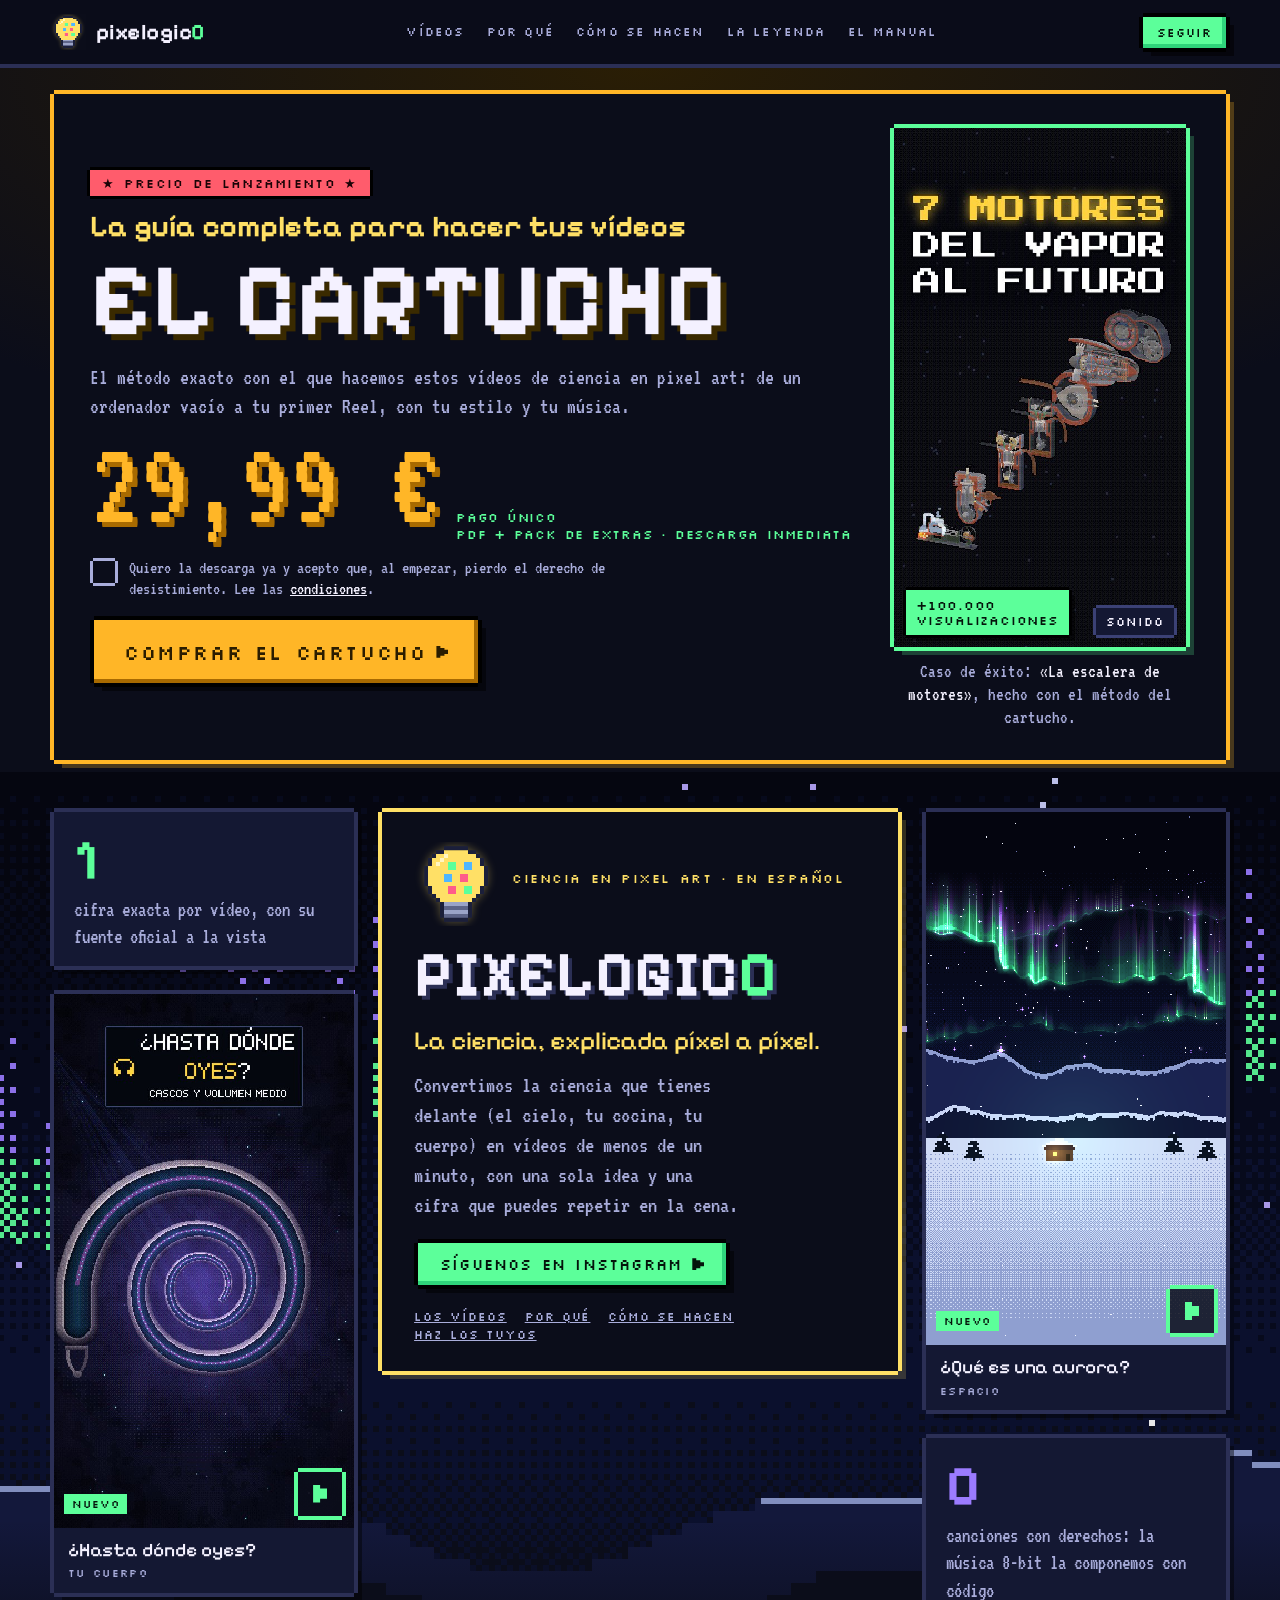
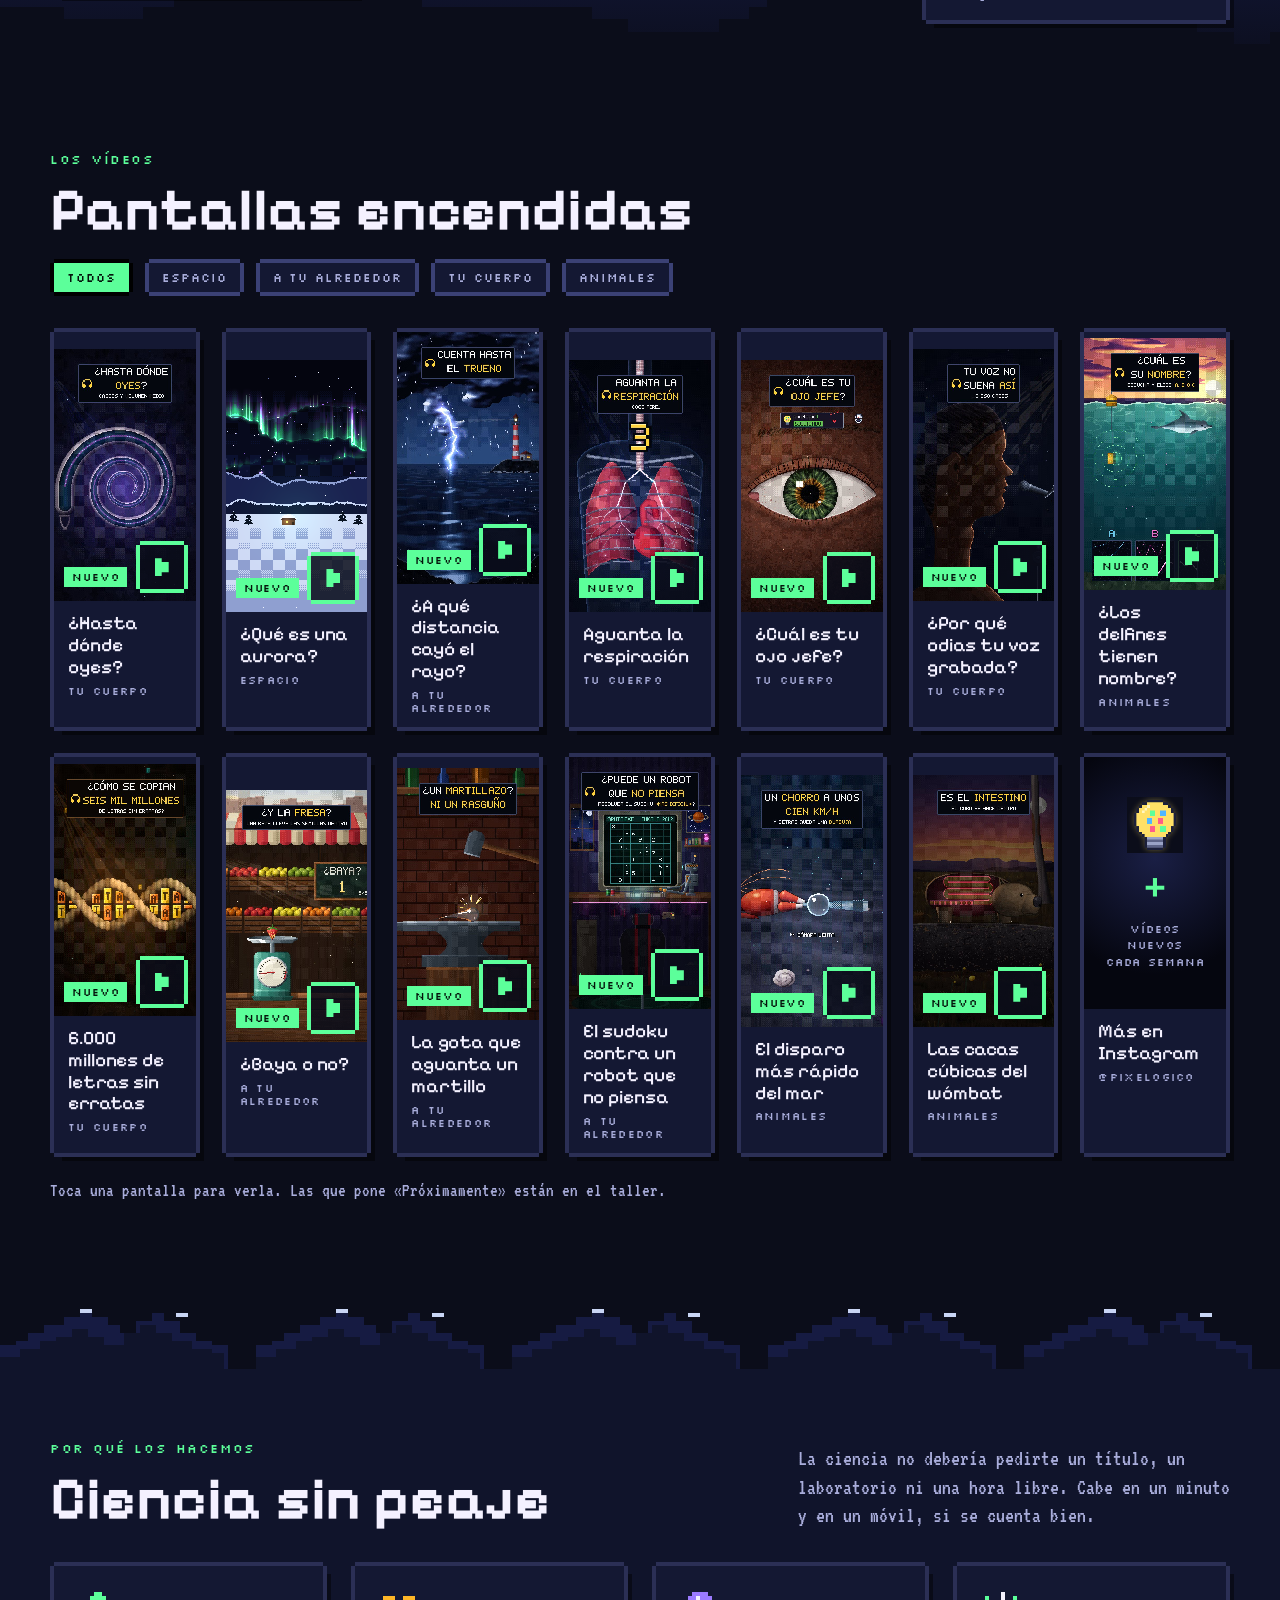
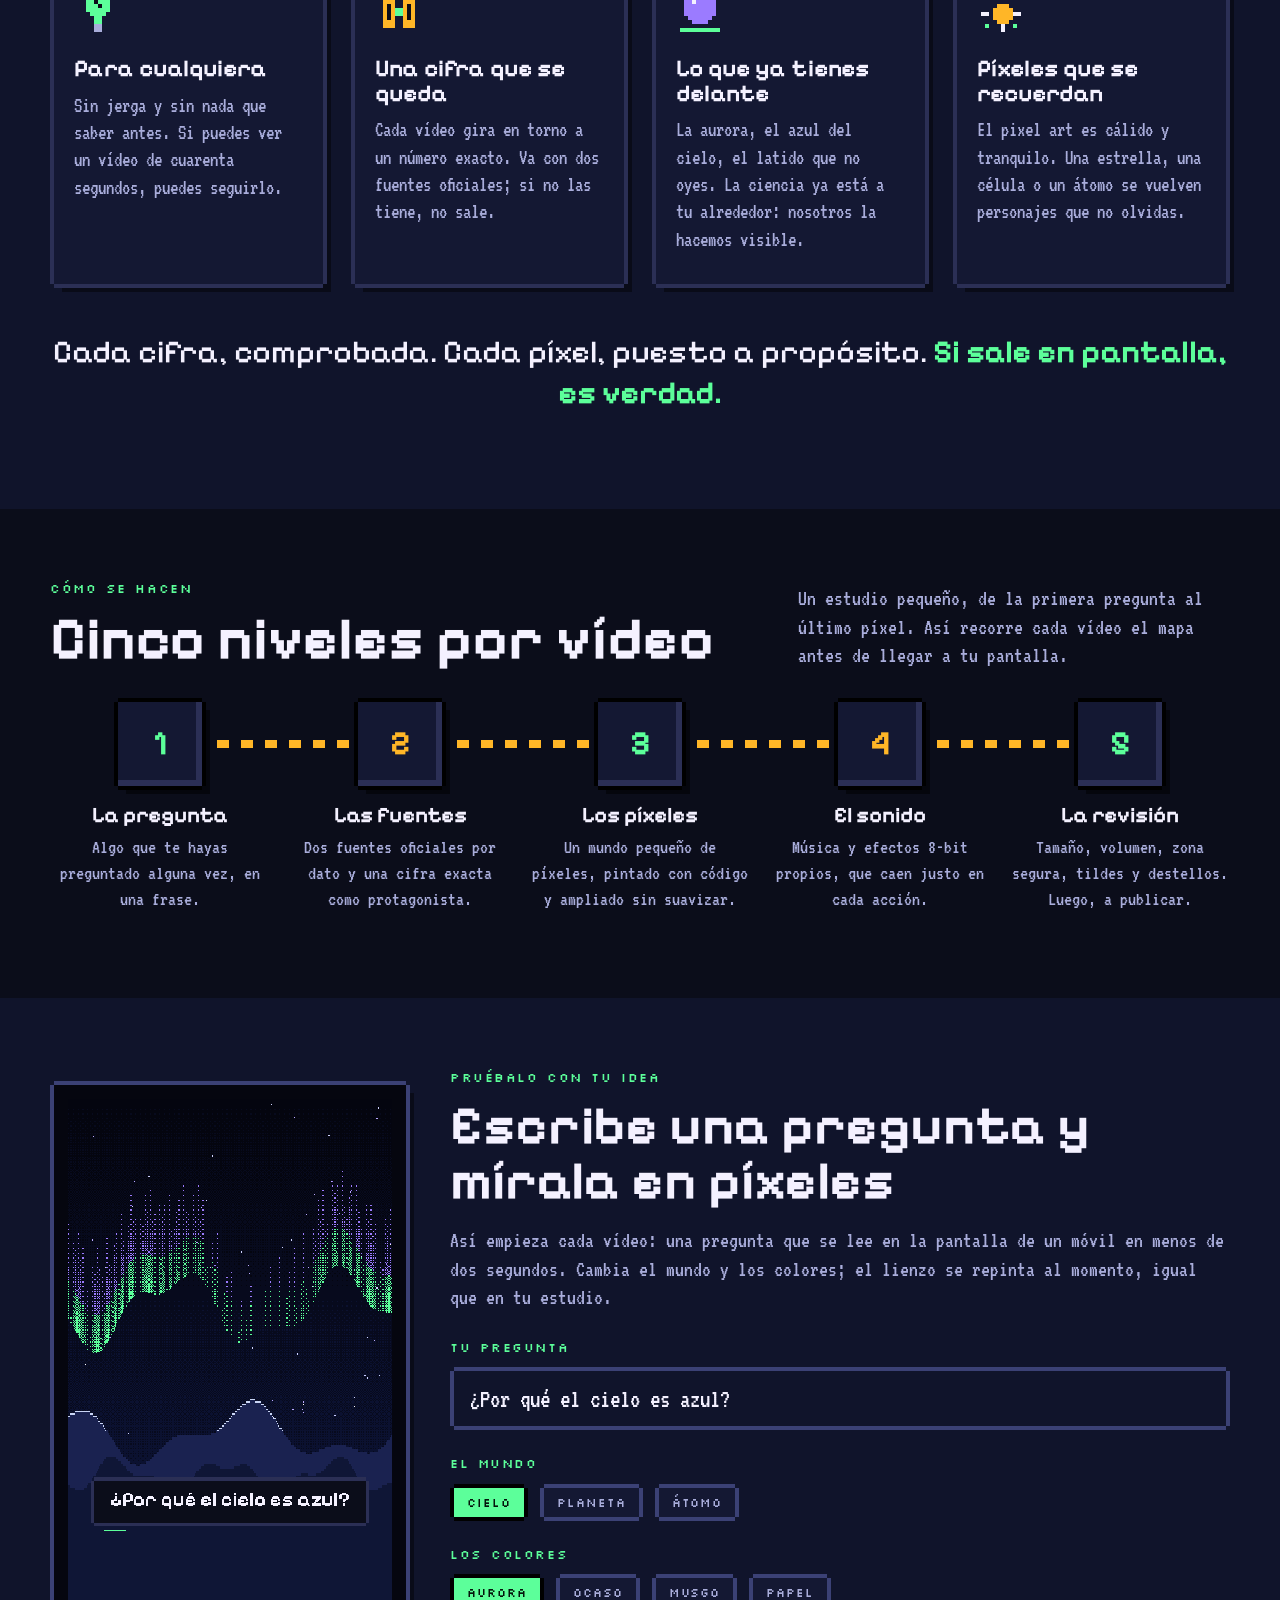
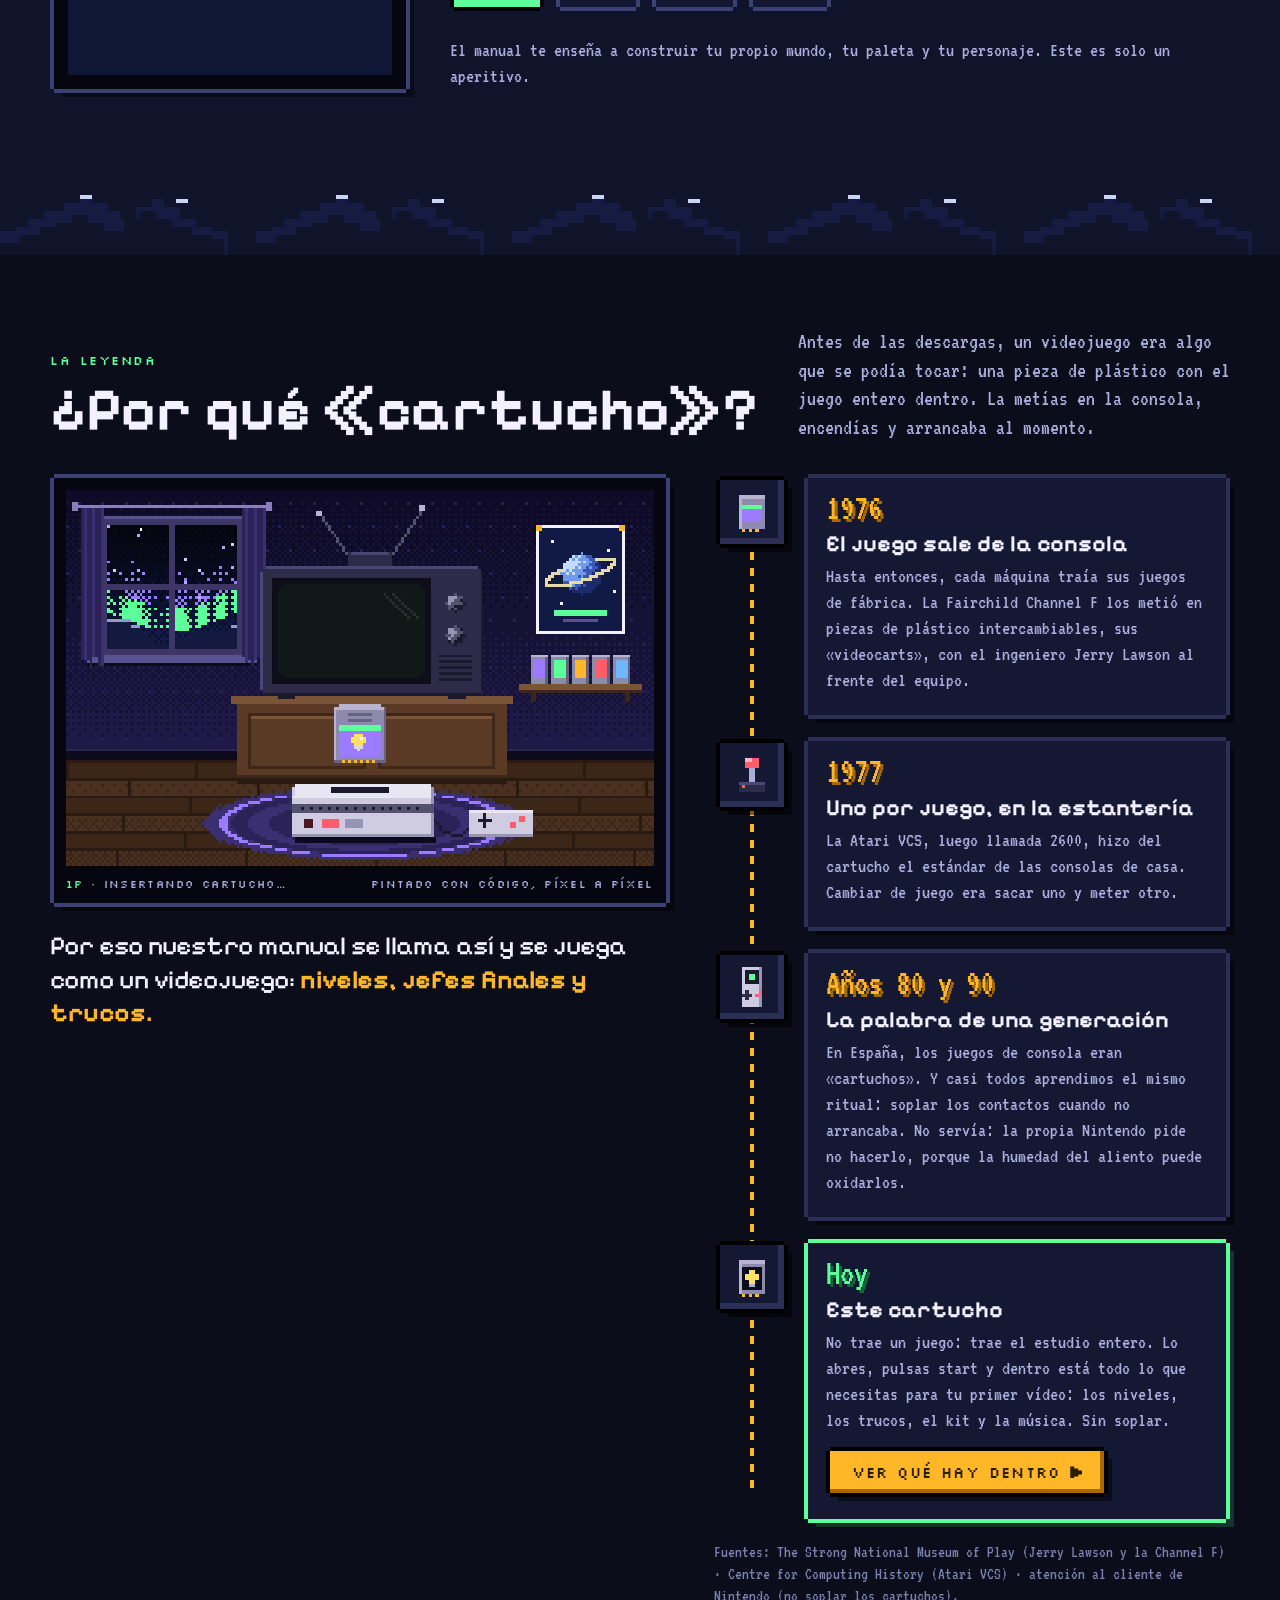
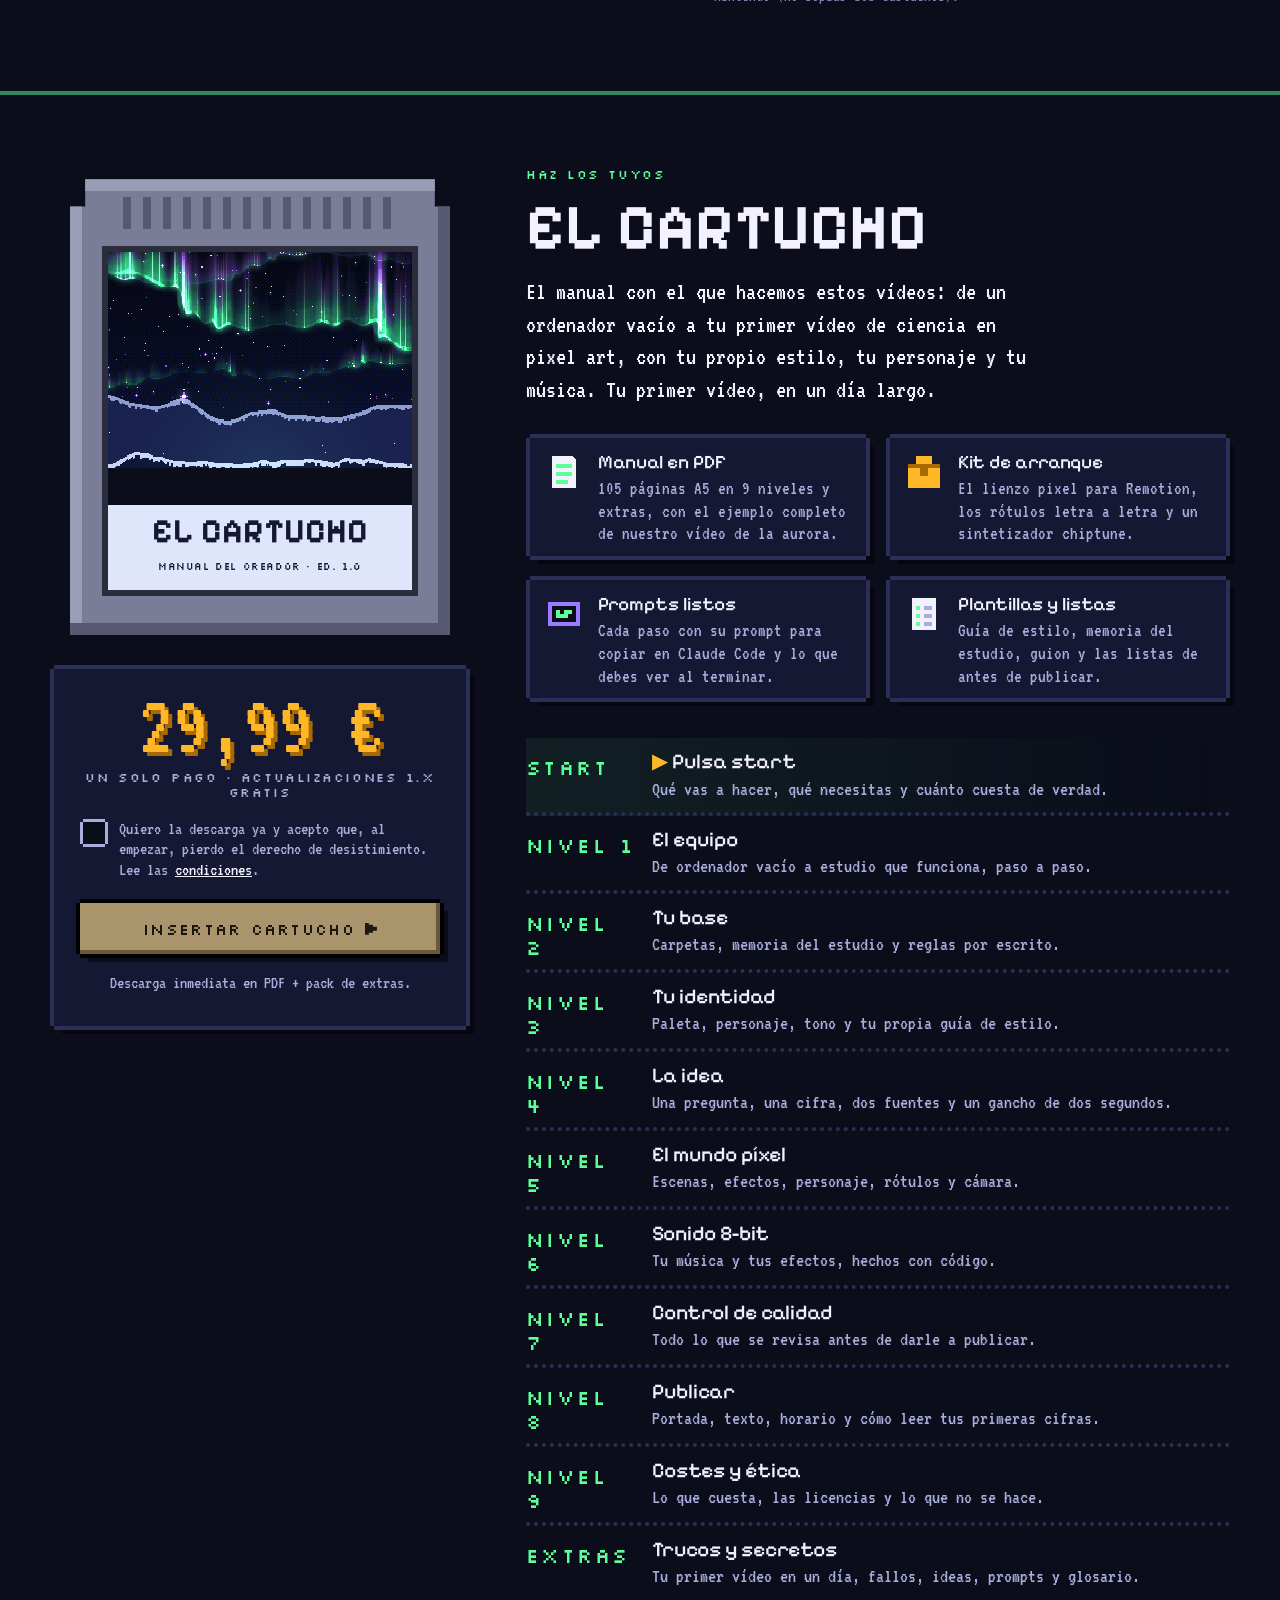
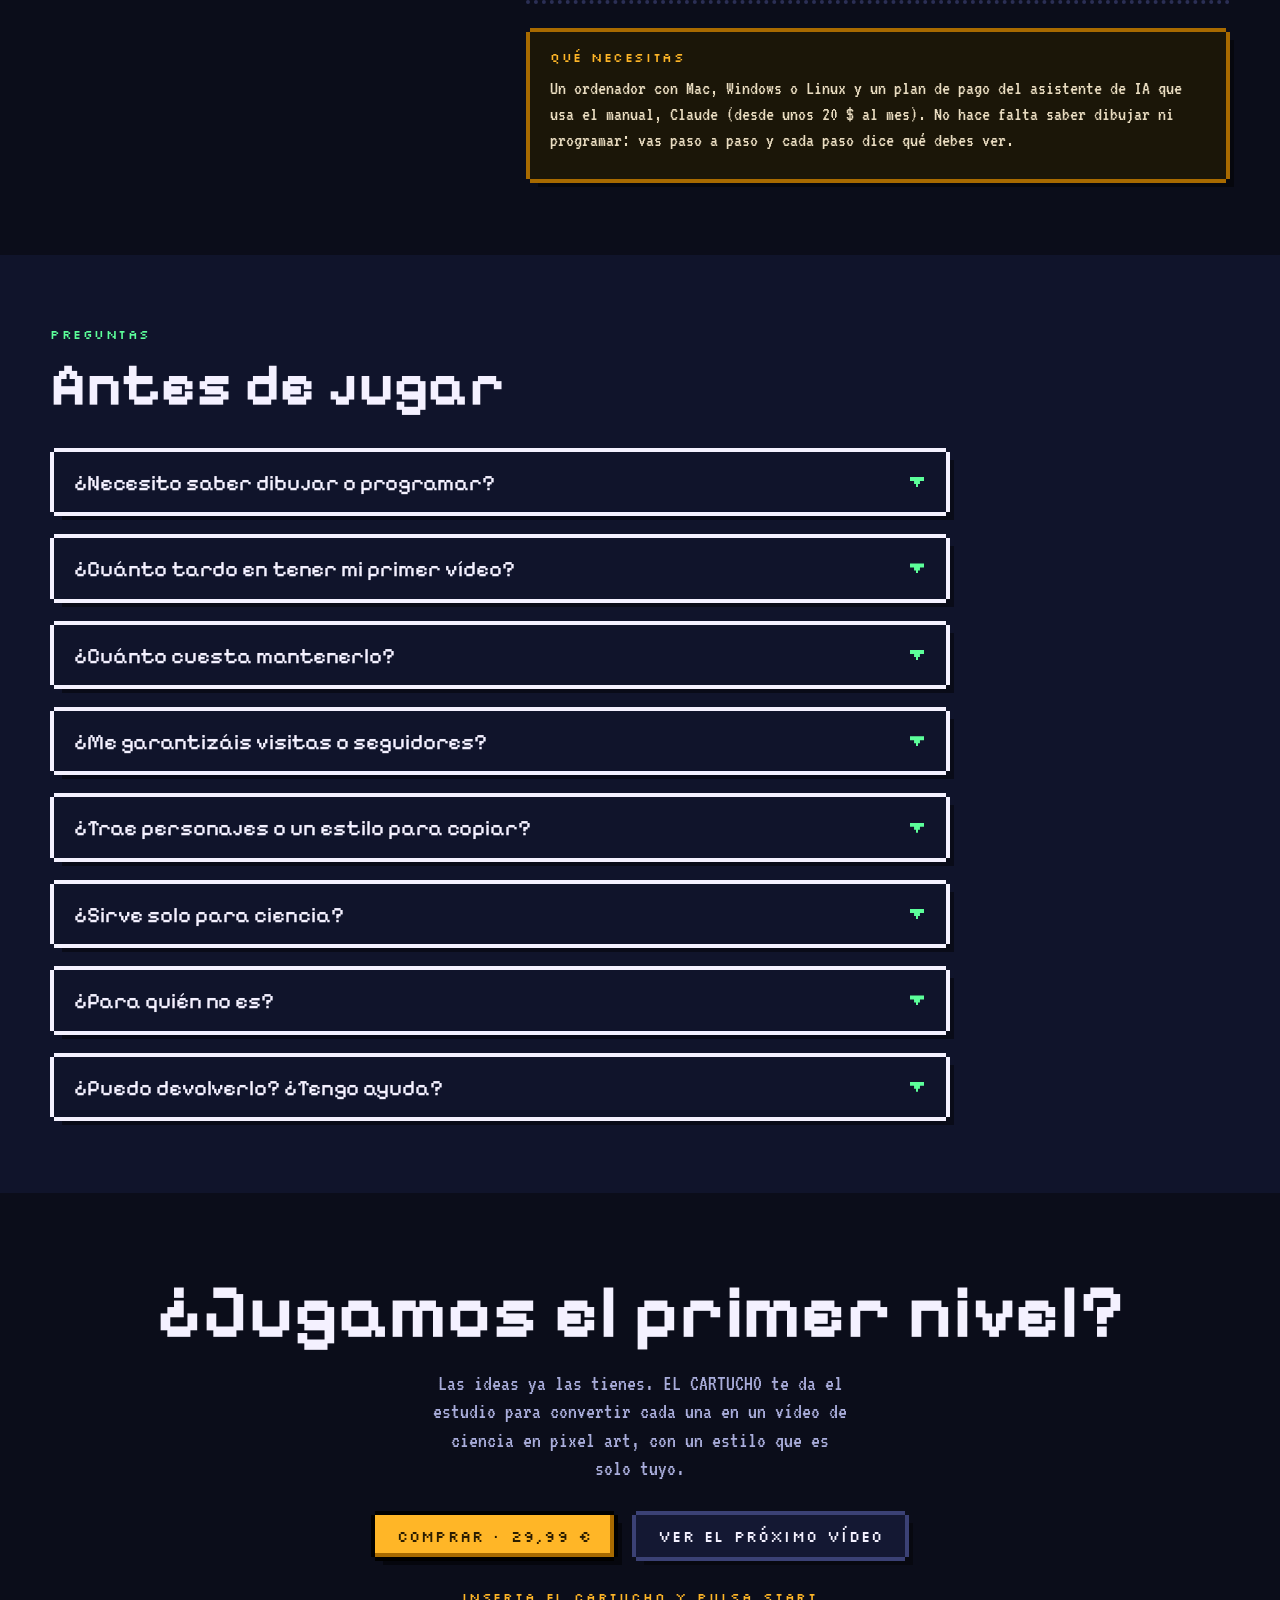
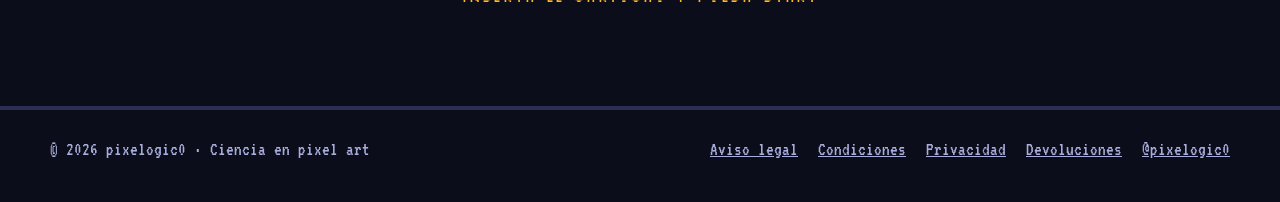
==== commit 2b7d1b87: "Contador de visitas sin cookies (GoatCounter) y privacidad actualizada Co-Authored-By: Claude Opus 5" ====
--- a/index.html
+++ b/index.html
@@ -723,6 +723,7 @@
   usuario: "@pixelogic0",
   instagram: "https://www.instagram.com/pixelogic0/",
   payhip: "ZpuA6",                // código del producto en Payhip: lo que va tras payhip.com/b/ (p. ej. "AbC12"). Con él, el botón abre el pago de Payhip
+  goatcounter: "pixelogic0",      // contador de visitas sin cookies (GoatCounter). Vacío = sin contador
   comprar: "#comprar",            // sin Payhip: cualquier enlace de pago directo
   correo: "pixelogic0.ayuda@proton.me",
   terminos: "legal/condiciones.html", privacidad: "legal/privacidad.html", reembolsos: "legal/condiciones.html#devoluciones", aviso: "legal/aviso-legal.html",
@@ -792,6 +793,11 @@
   if (CONFIG.payhip) {
     botonesCompra.forEach((b) => { b.href = "https://payhip.com/b/" + CONFIG.payhip; b.classList.add("payhip-buy-button"); b.dataset.product = CONFIG.payhip; b.dataset.theme = "none"; });
     const s = document.createElement("script"); s.src = "https://payhip.com/payhip.js"; document.head.appendChild(s);
+  }
+  // Contador de visitas sin cookies (GoatCounter). Vacío = apagado: no se carga nada
+  if (CONFIG.goatcounter) {
+    const g = document.createElement("script"); g.async = true; g.src = "https://gc.zgo.at/count.js";
+    g.dataset.goatcounter = "https://" + CONFIG.goatcounter + ".goatcounter.com/count"; document.head.appendChild(g);
   }
 
   // Vídeo de caso de éxito: suena al tocar el botón; con movimiento reducido no arranca solo
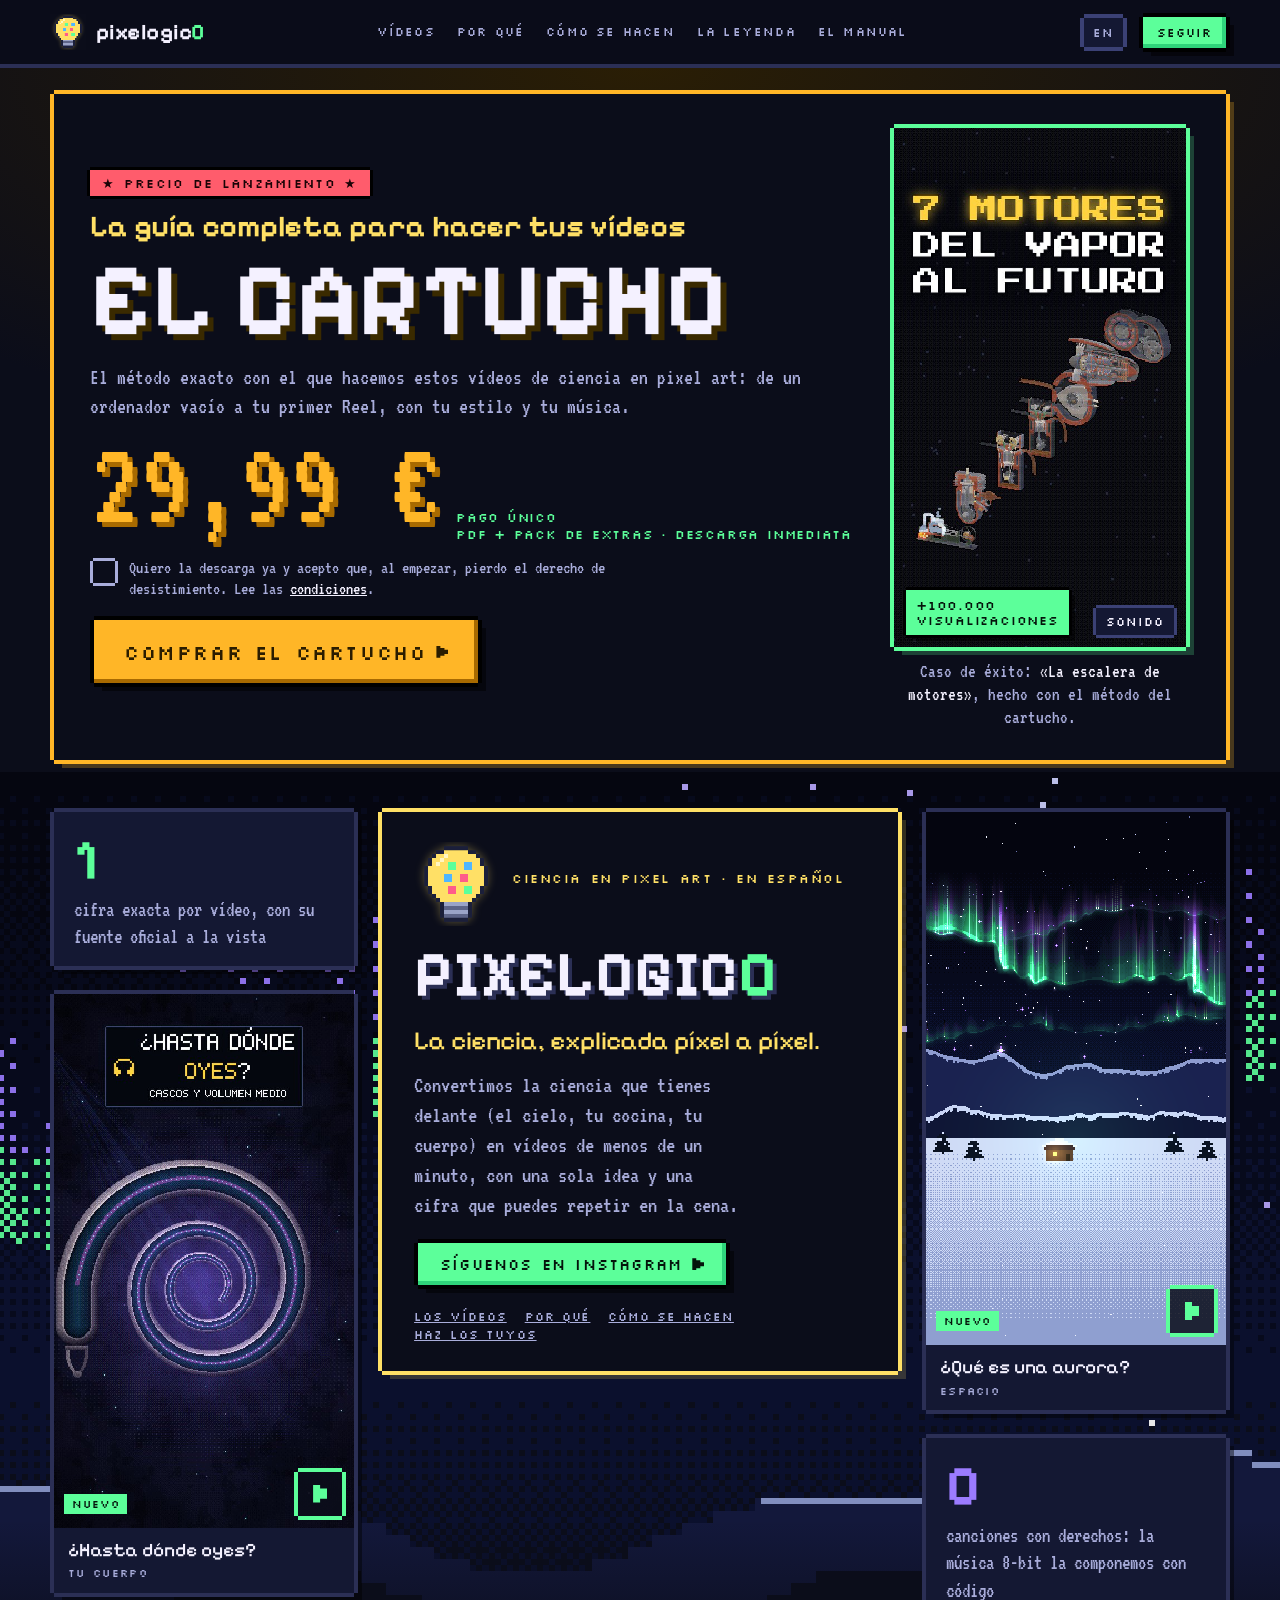
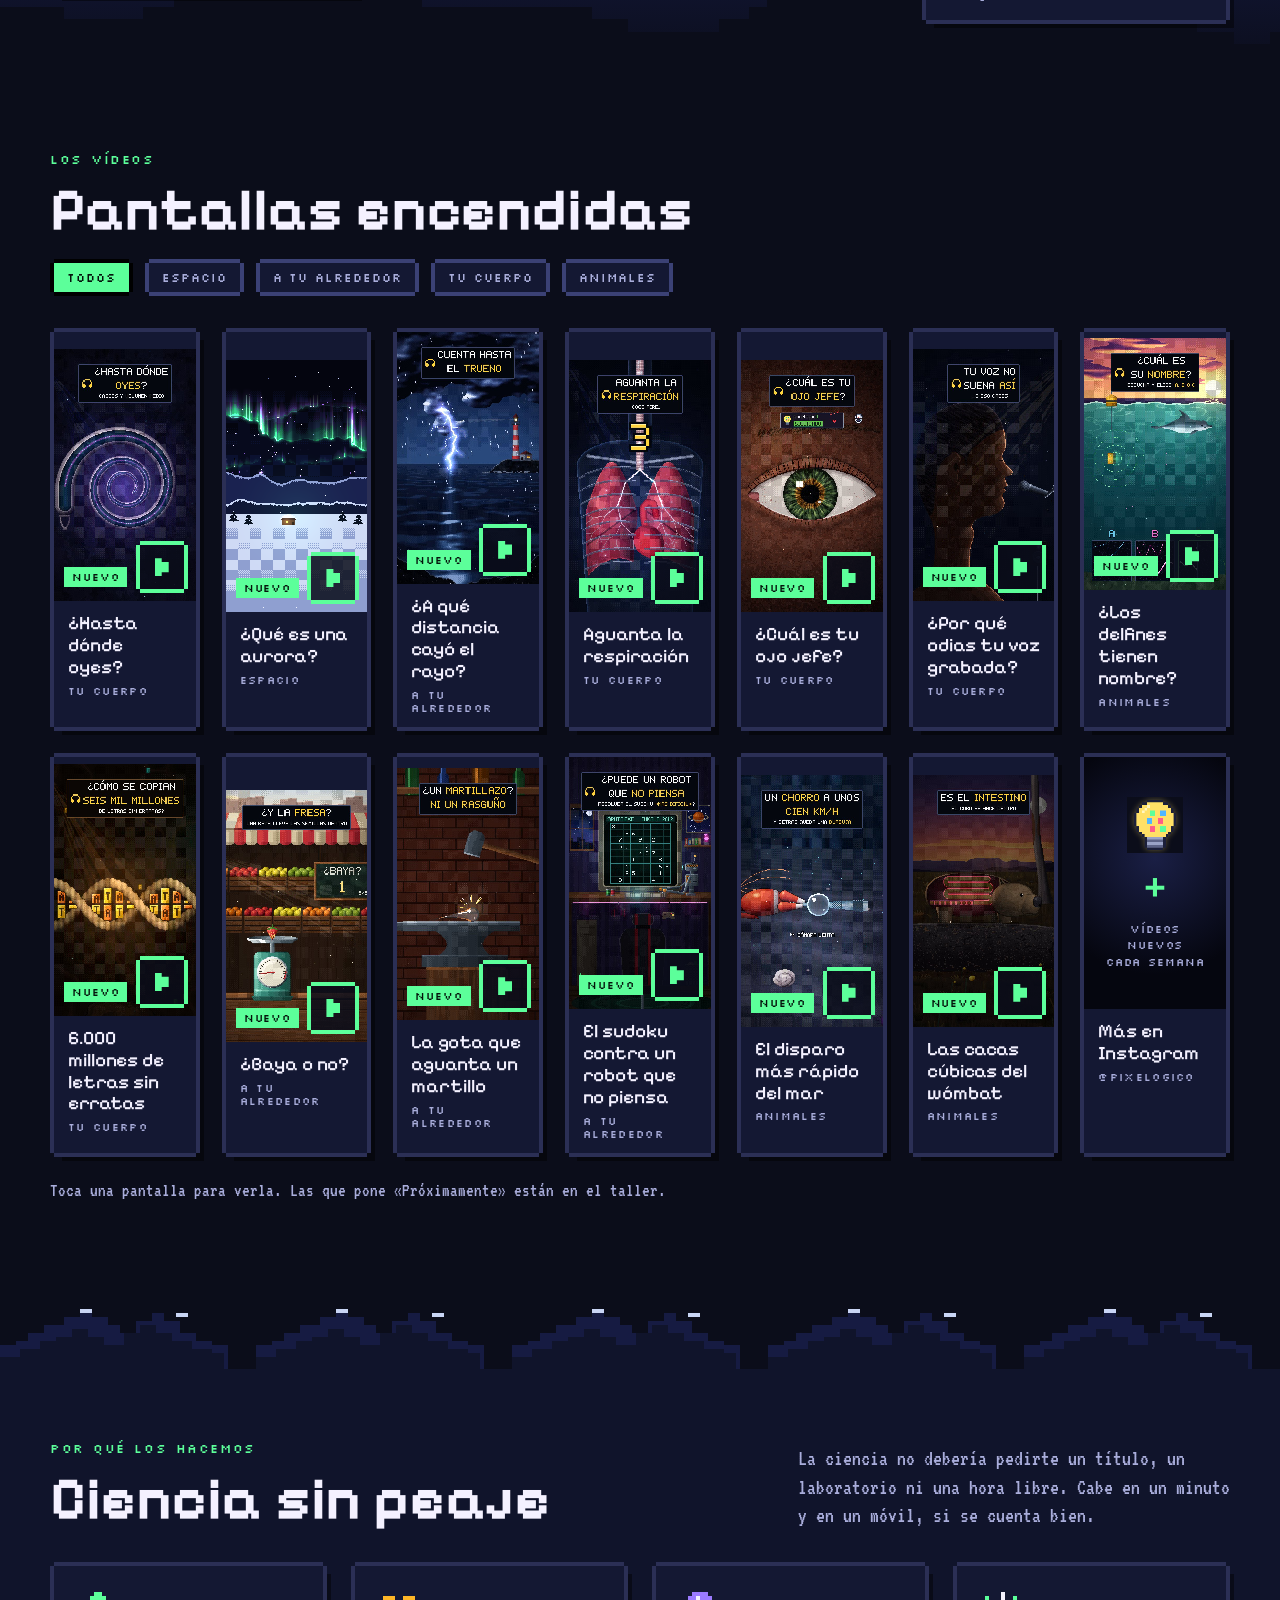
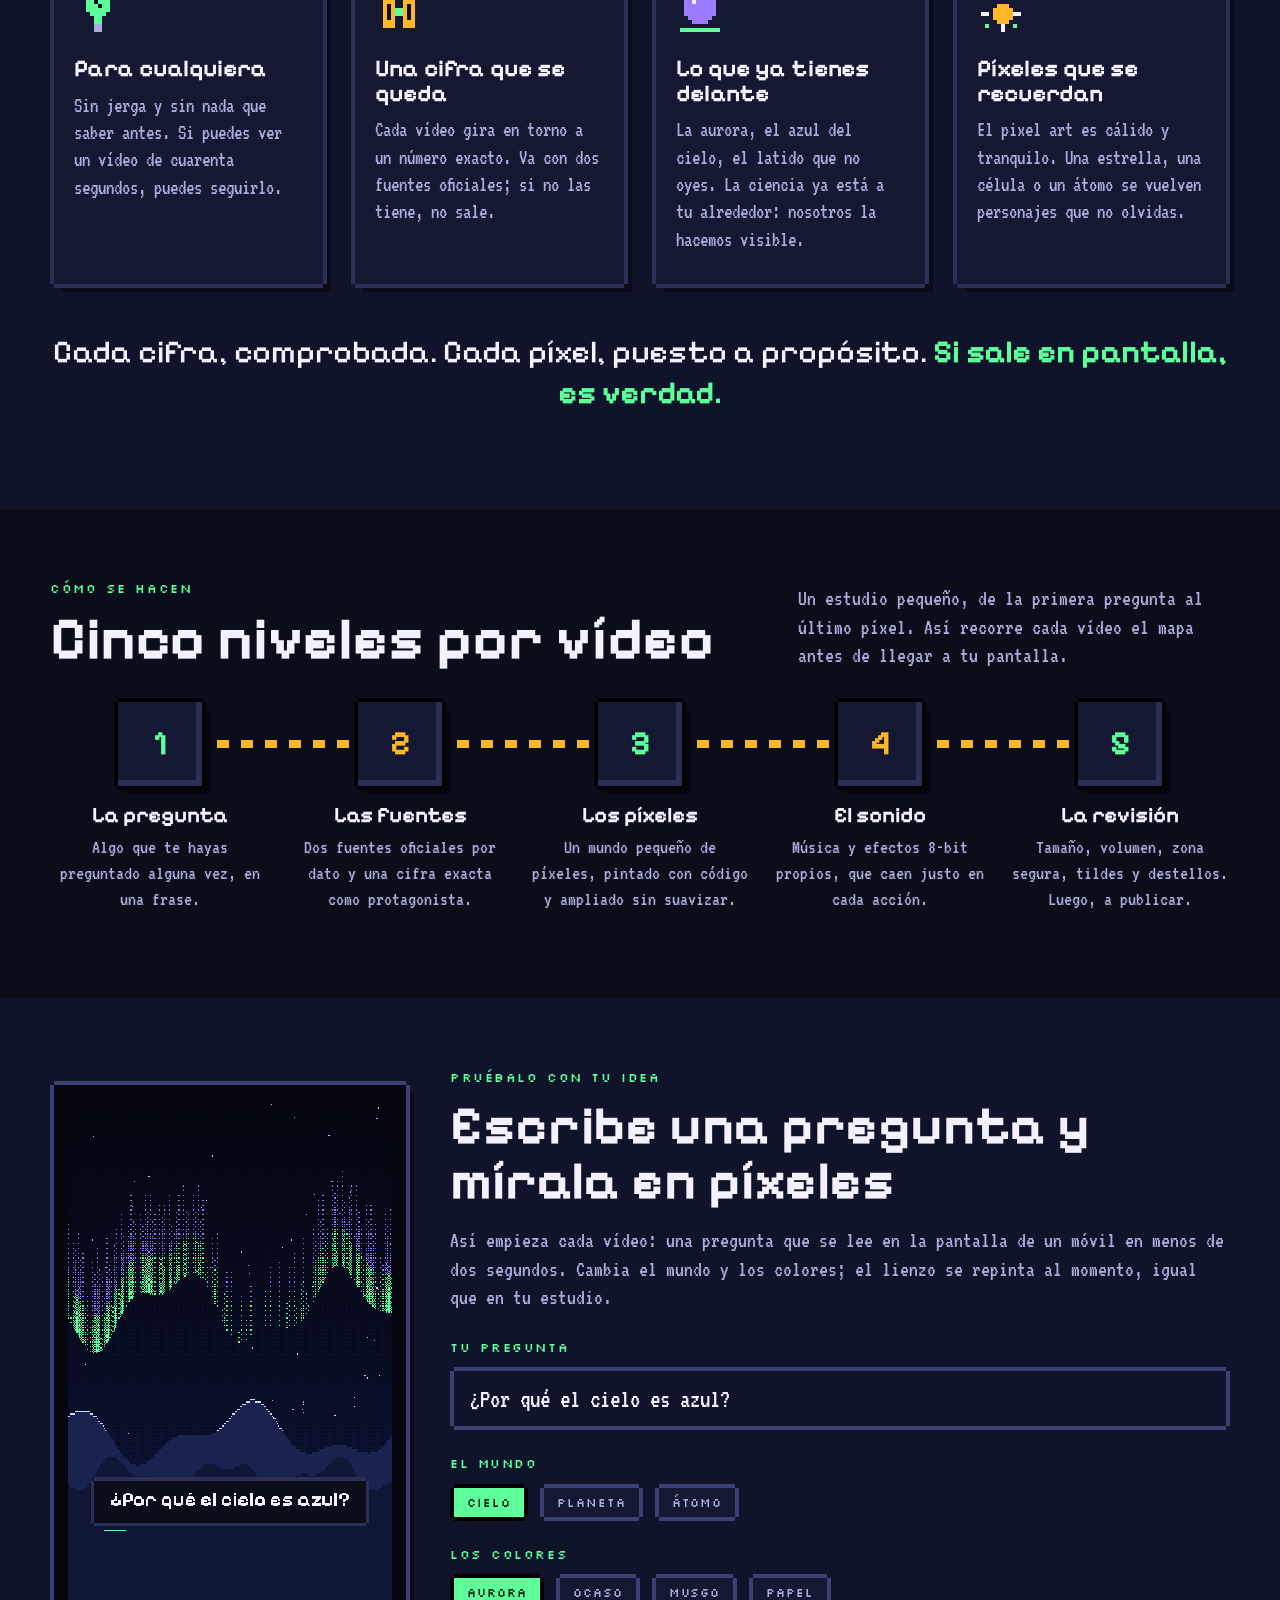
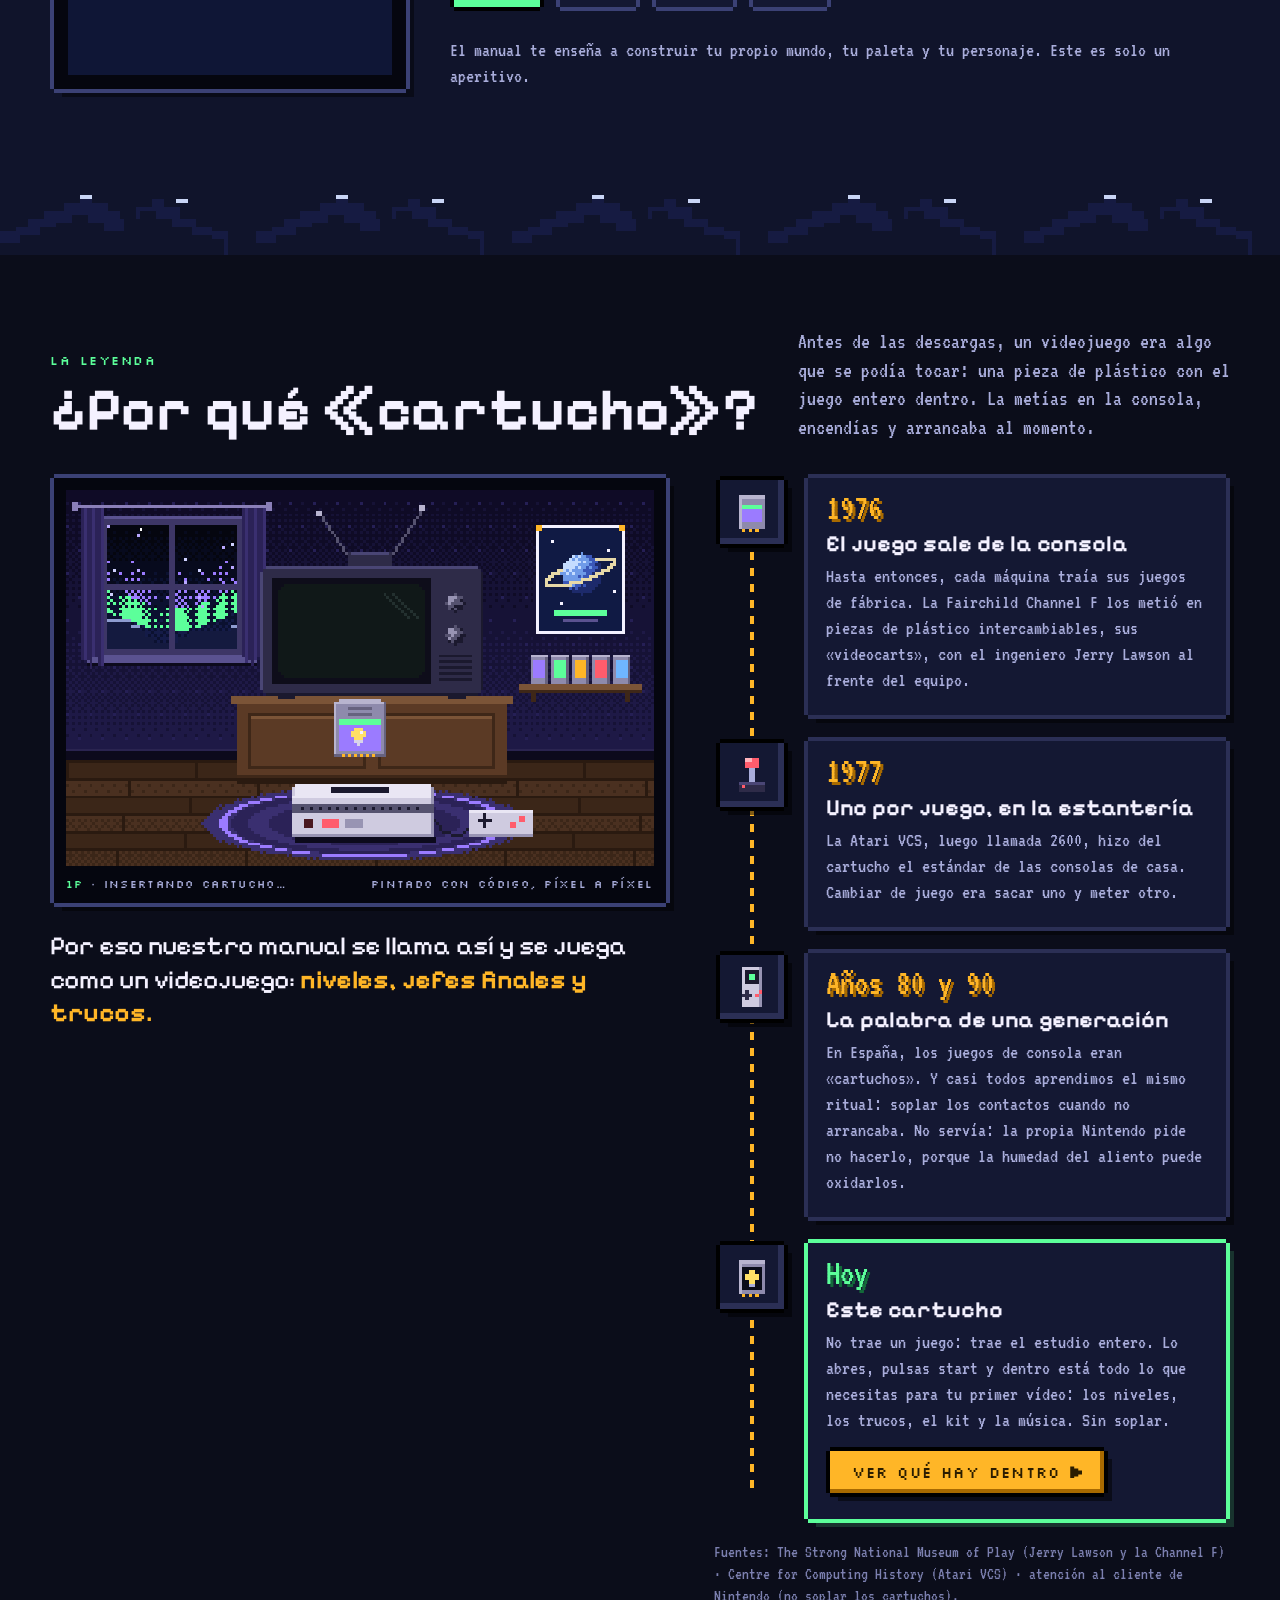
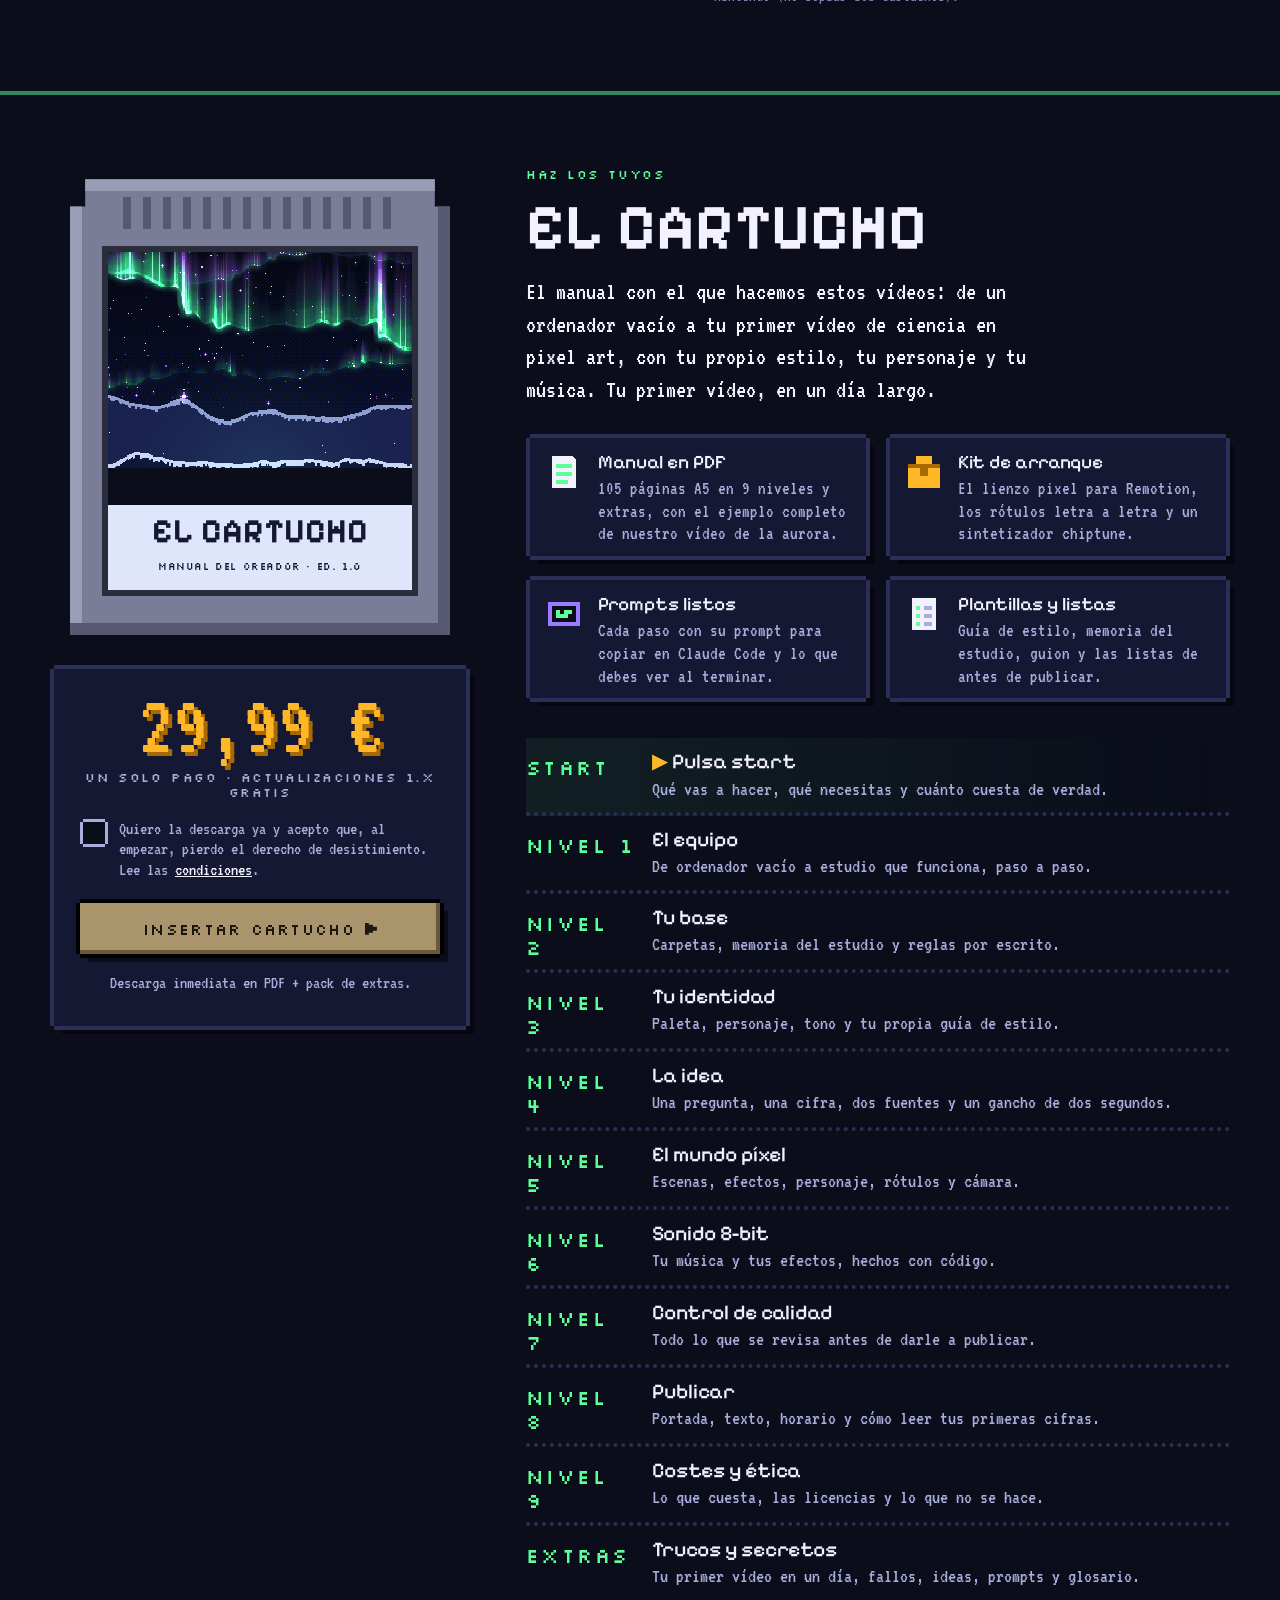
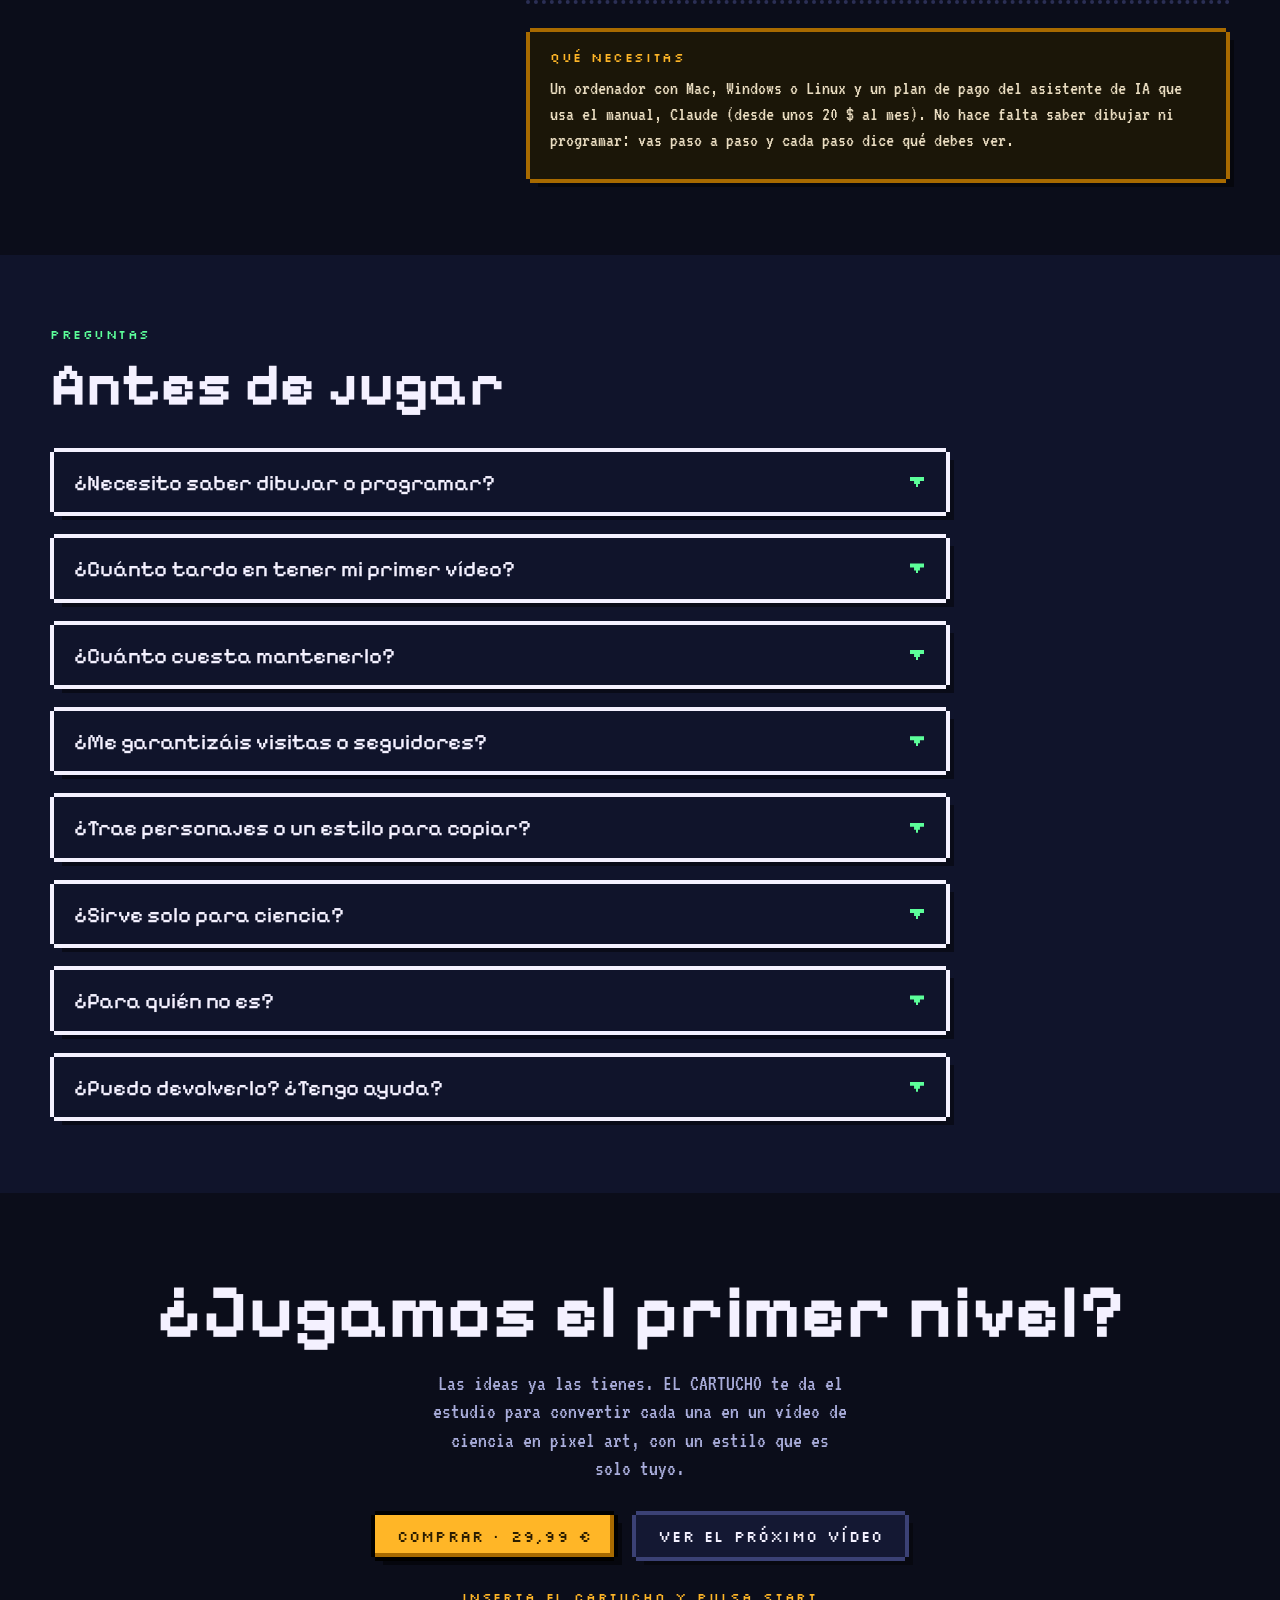
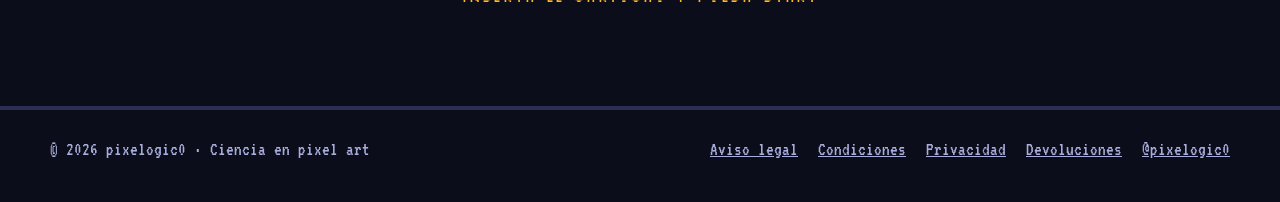
==== commit 1e01540f: "Versión en inglés: THE CARTRIDGE 2.0 con su producto en Payhip Co-Authored-By: Claude Opus 5.5 <nore" ====
--- a/index.html
+++ b/index.html
@@ -6,6 +6,9 @@
 <title>pixelogic0 · Ciencia en pixel art</title>
 <meta name="description" content="Vídeos de ciencia en pixel art: una pregunta, una cifra exacta y dos fuentes oficiales. Y EL CARTUCHO, el manual para hacer los tuyos.">
 <link rel="canonical" href="https://pixelogic0.github.io/">
+<link rel="alternate" hreflang="es" href="https://pixelogic0.github.io/">
+<link rel="alternate" hreflang="en" href="https://pixelogic0.github.io/en/">
+<link rel="alternate" hreflang="x-default" href="https://pixelogic0.github.io/">
 <!-- Vista previa al compartir (Facebook, Instagram, WhatsApp, X). Si cambia la dirección de la web, cambiar las tres URL de aquí -->
 <meta property="og:type" content="website">
 <meta property="og:locale" content="es_ES">
@@ -370,6 +373,7 @@
       <a href="#manual">El manual</a>
     </nav>
     <div class="lado">
+      <a class="idioma" href="en/" hreflang="en" lang="en" aria-label="English version">EN</a>
       <a class="boton verde" data-enlace="instagram" href="#">Seguir</a>
     </div>
   </div>
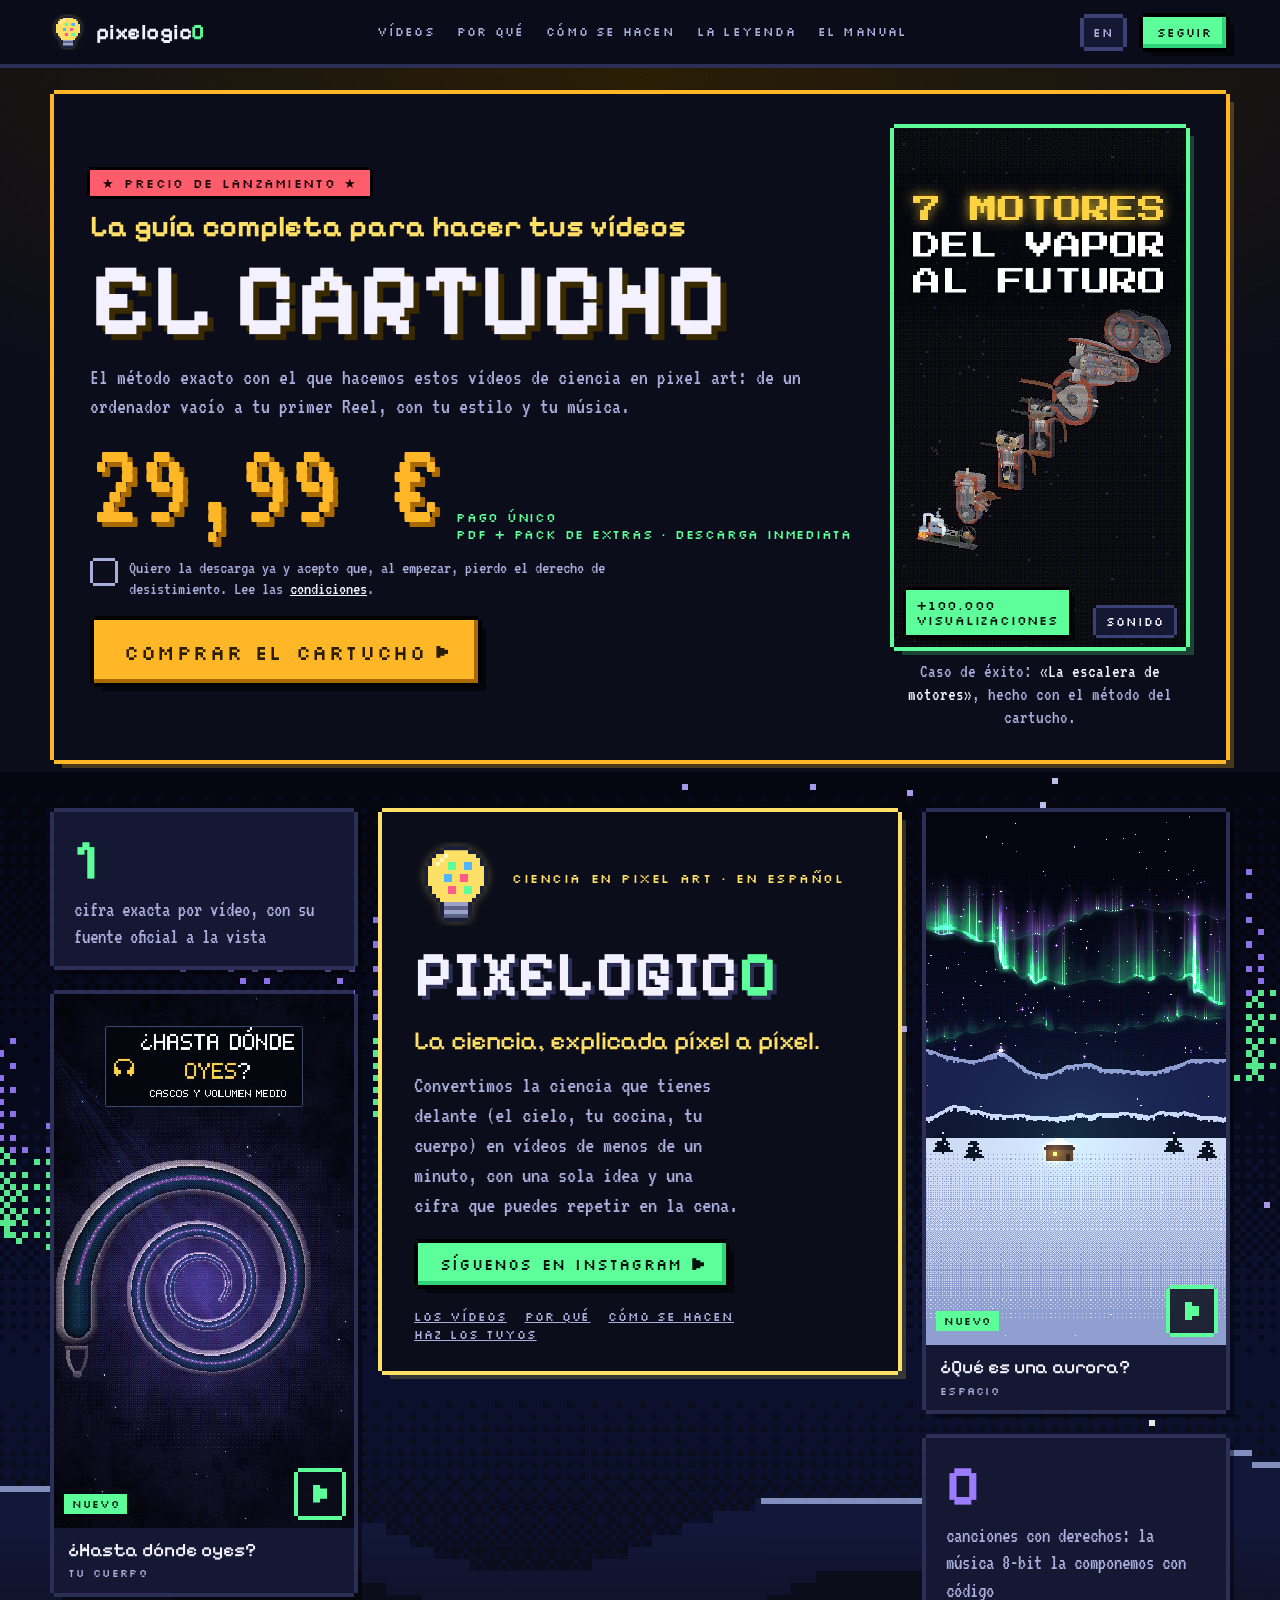
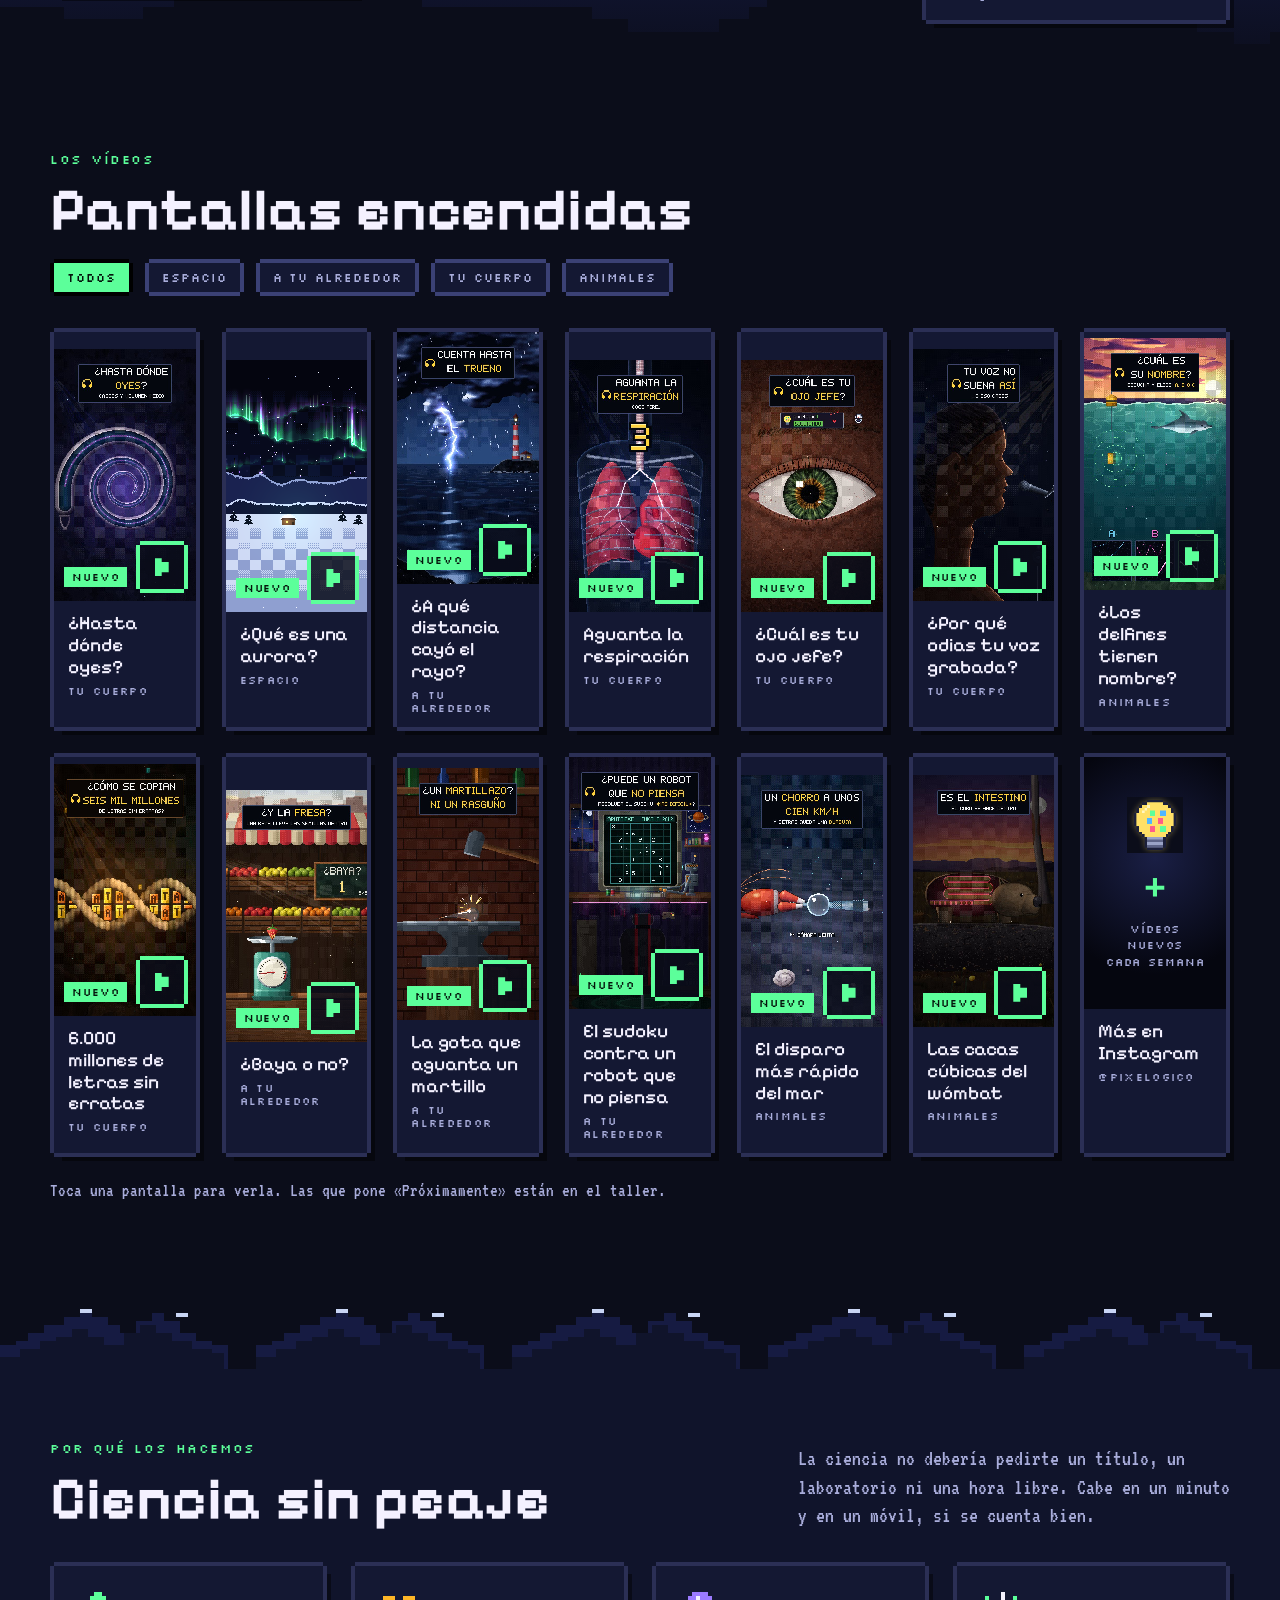
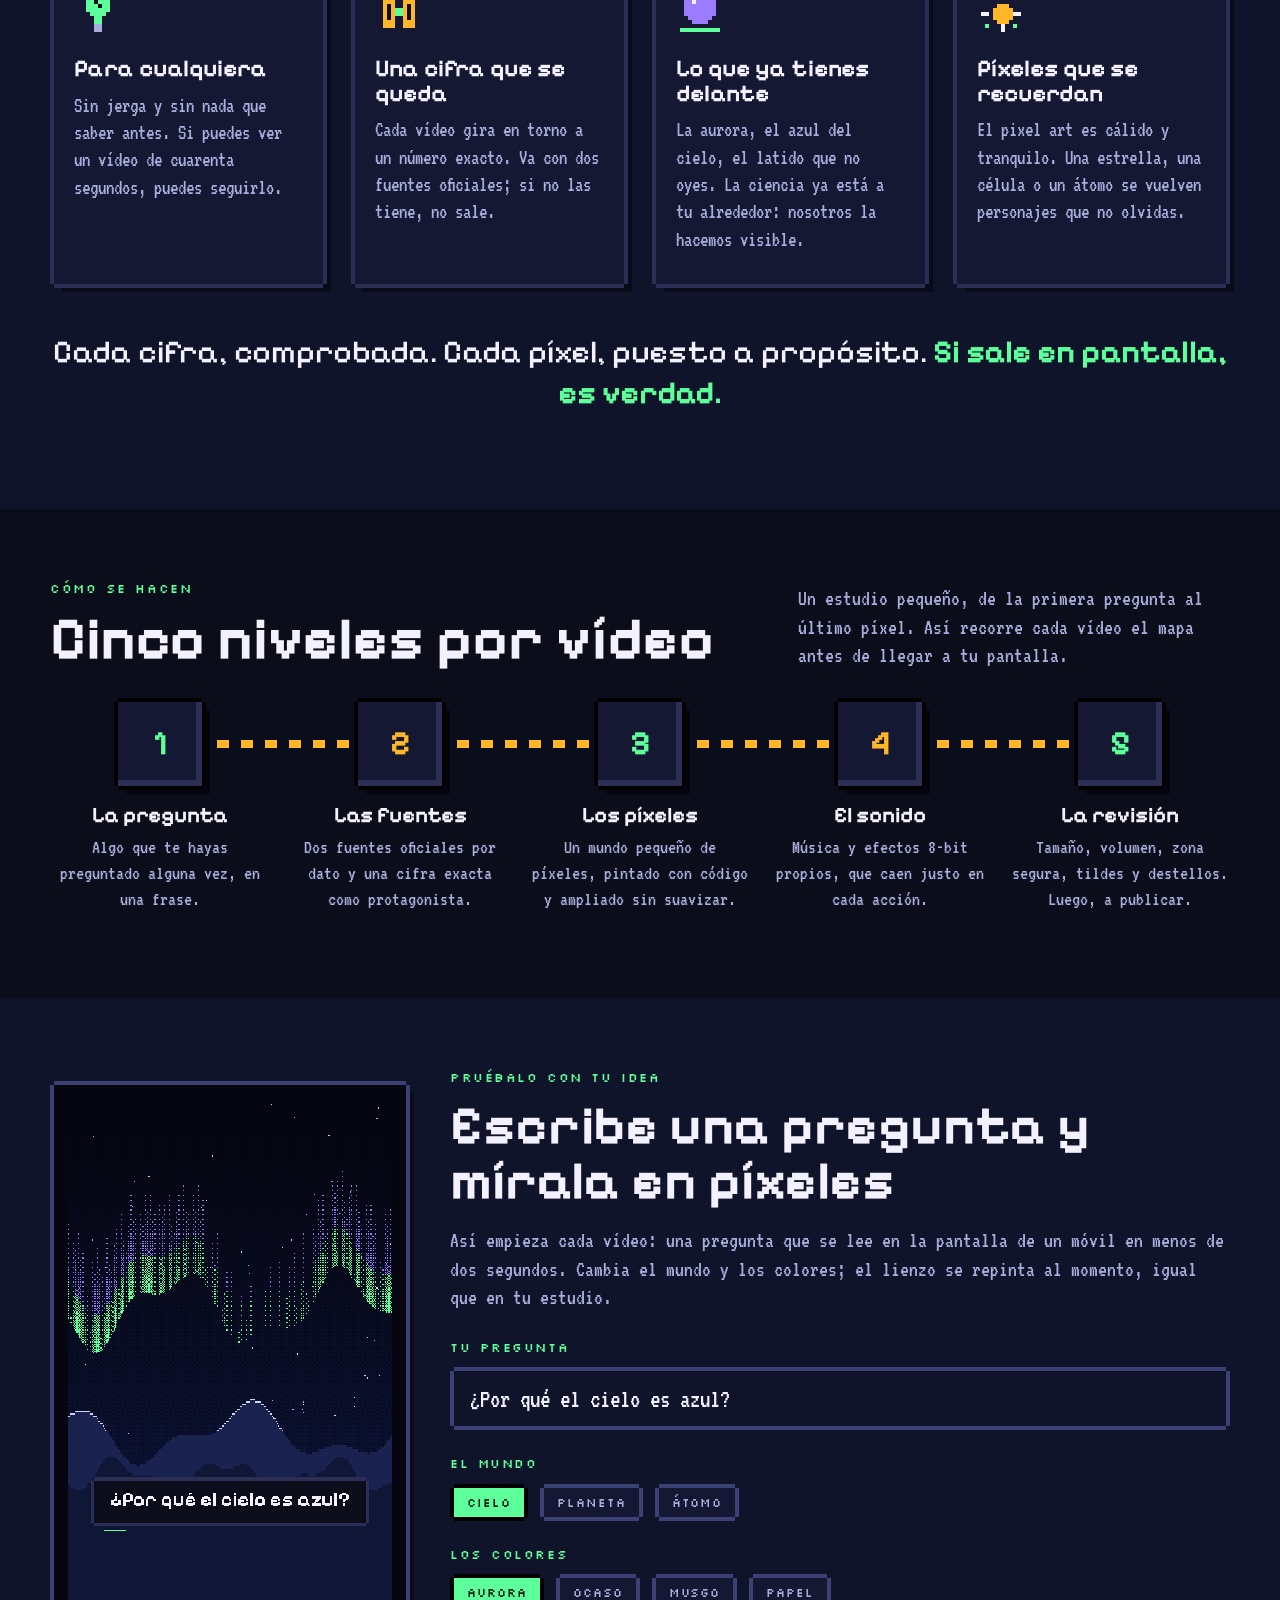
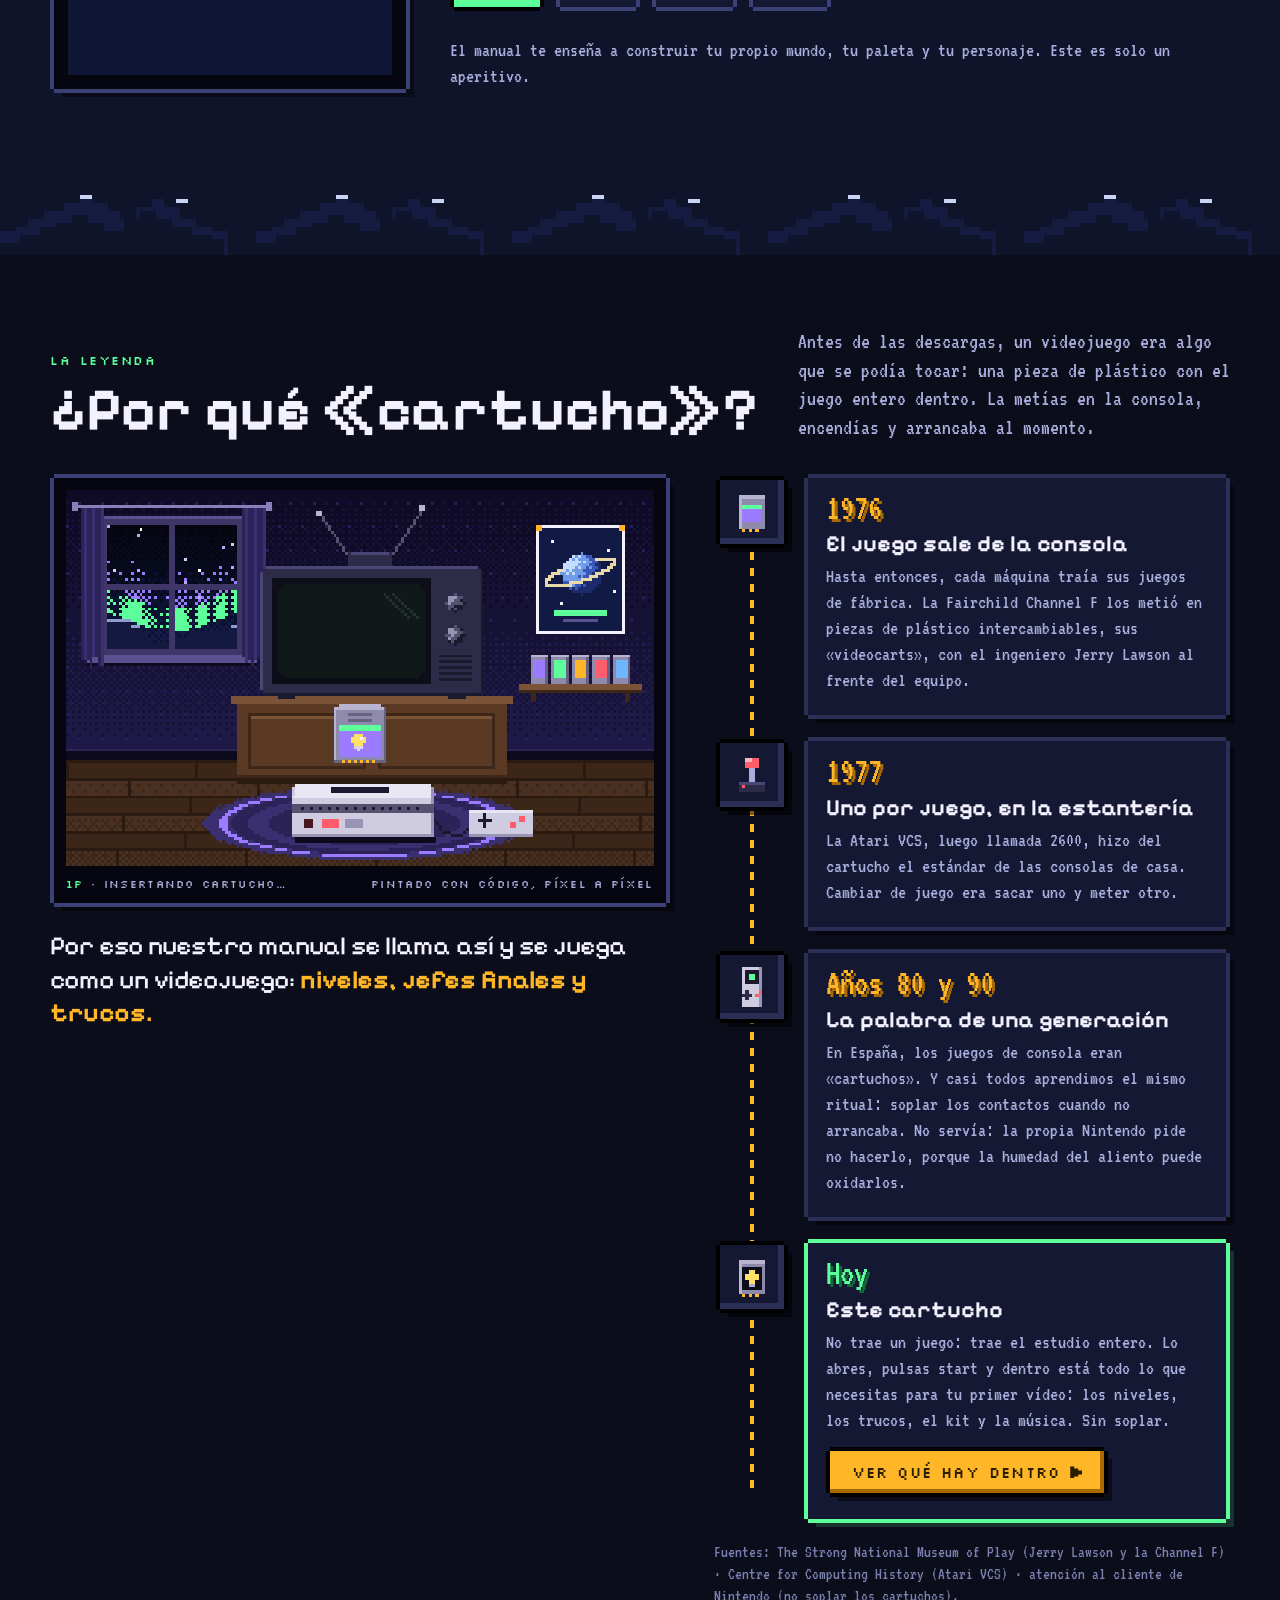
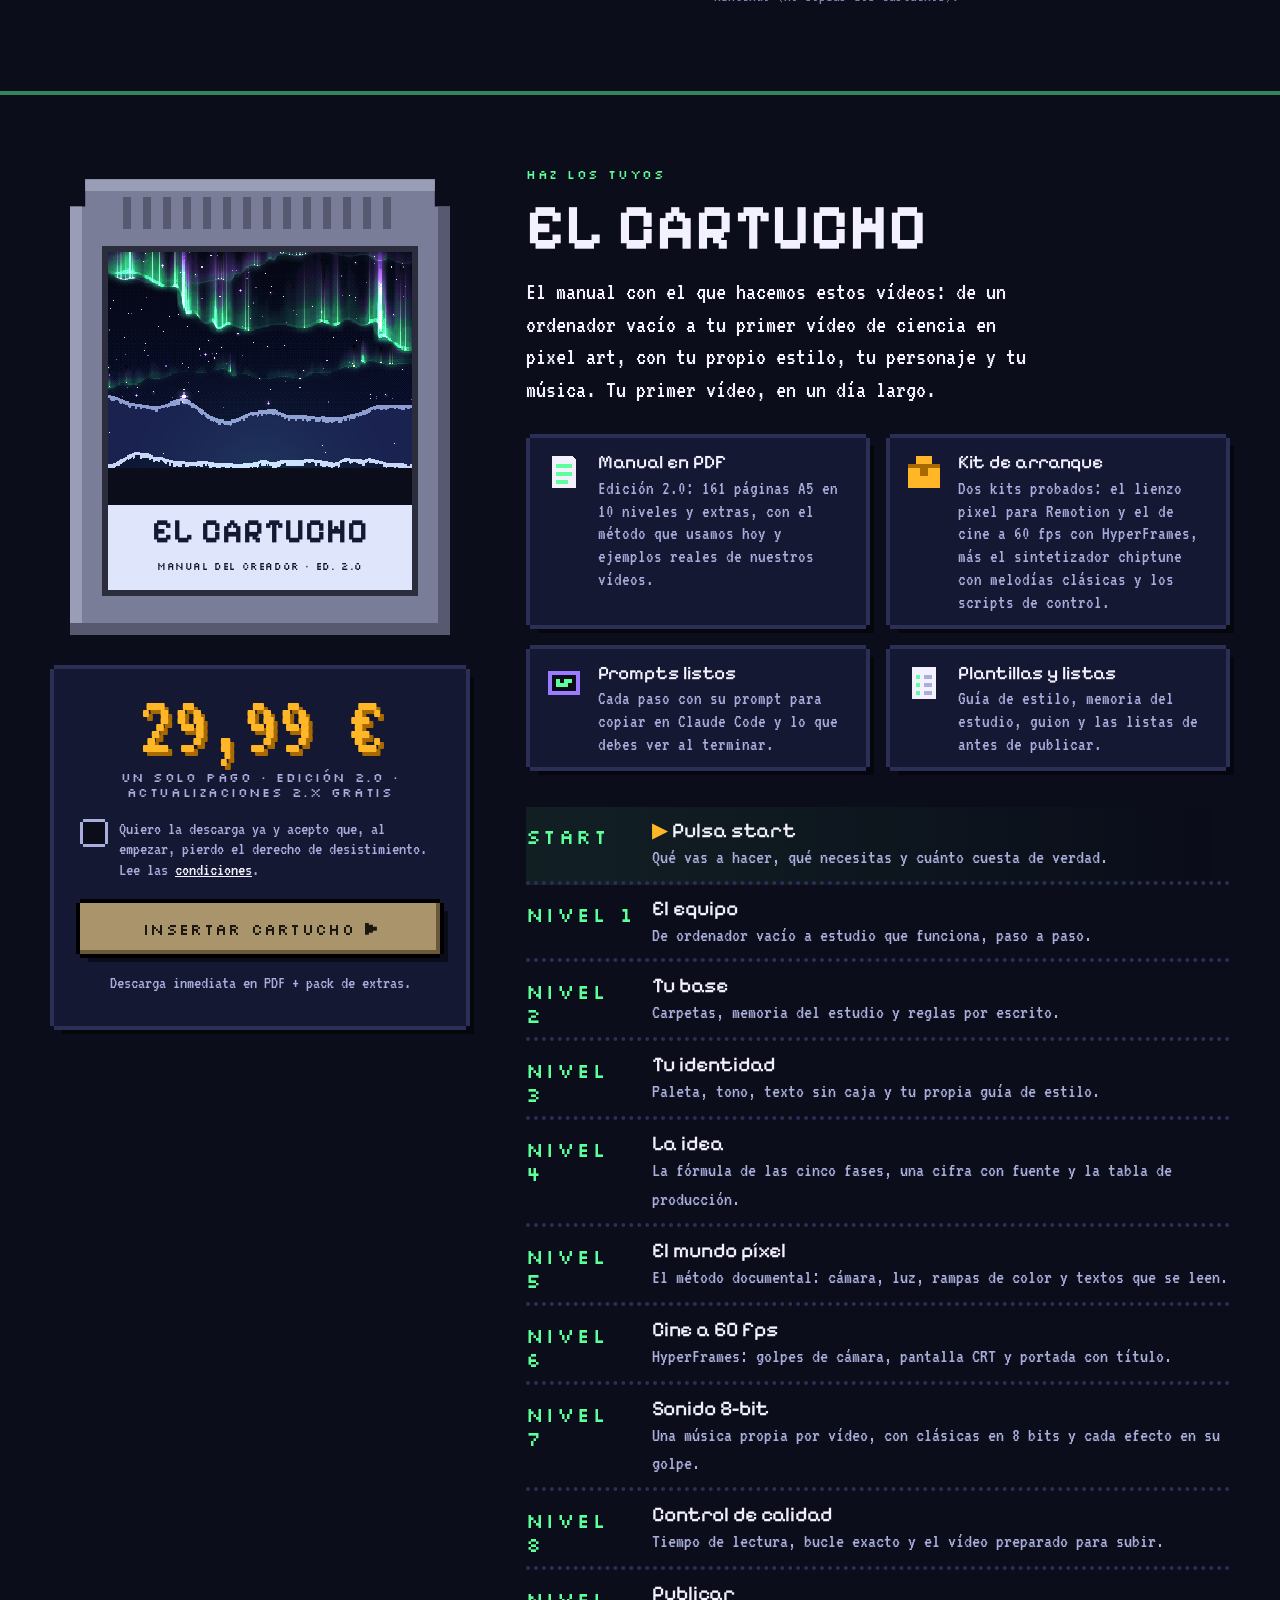
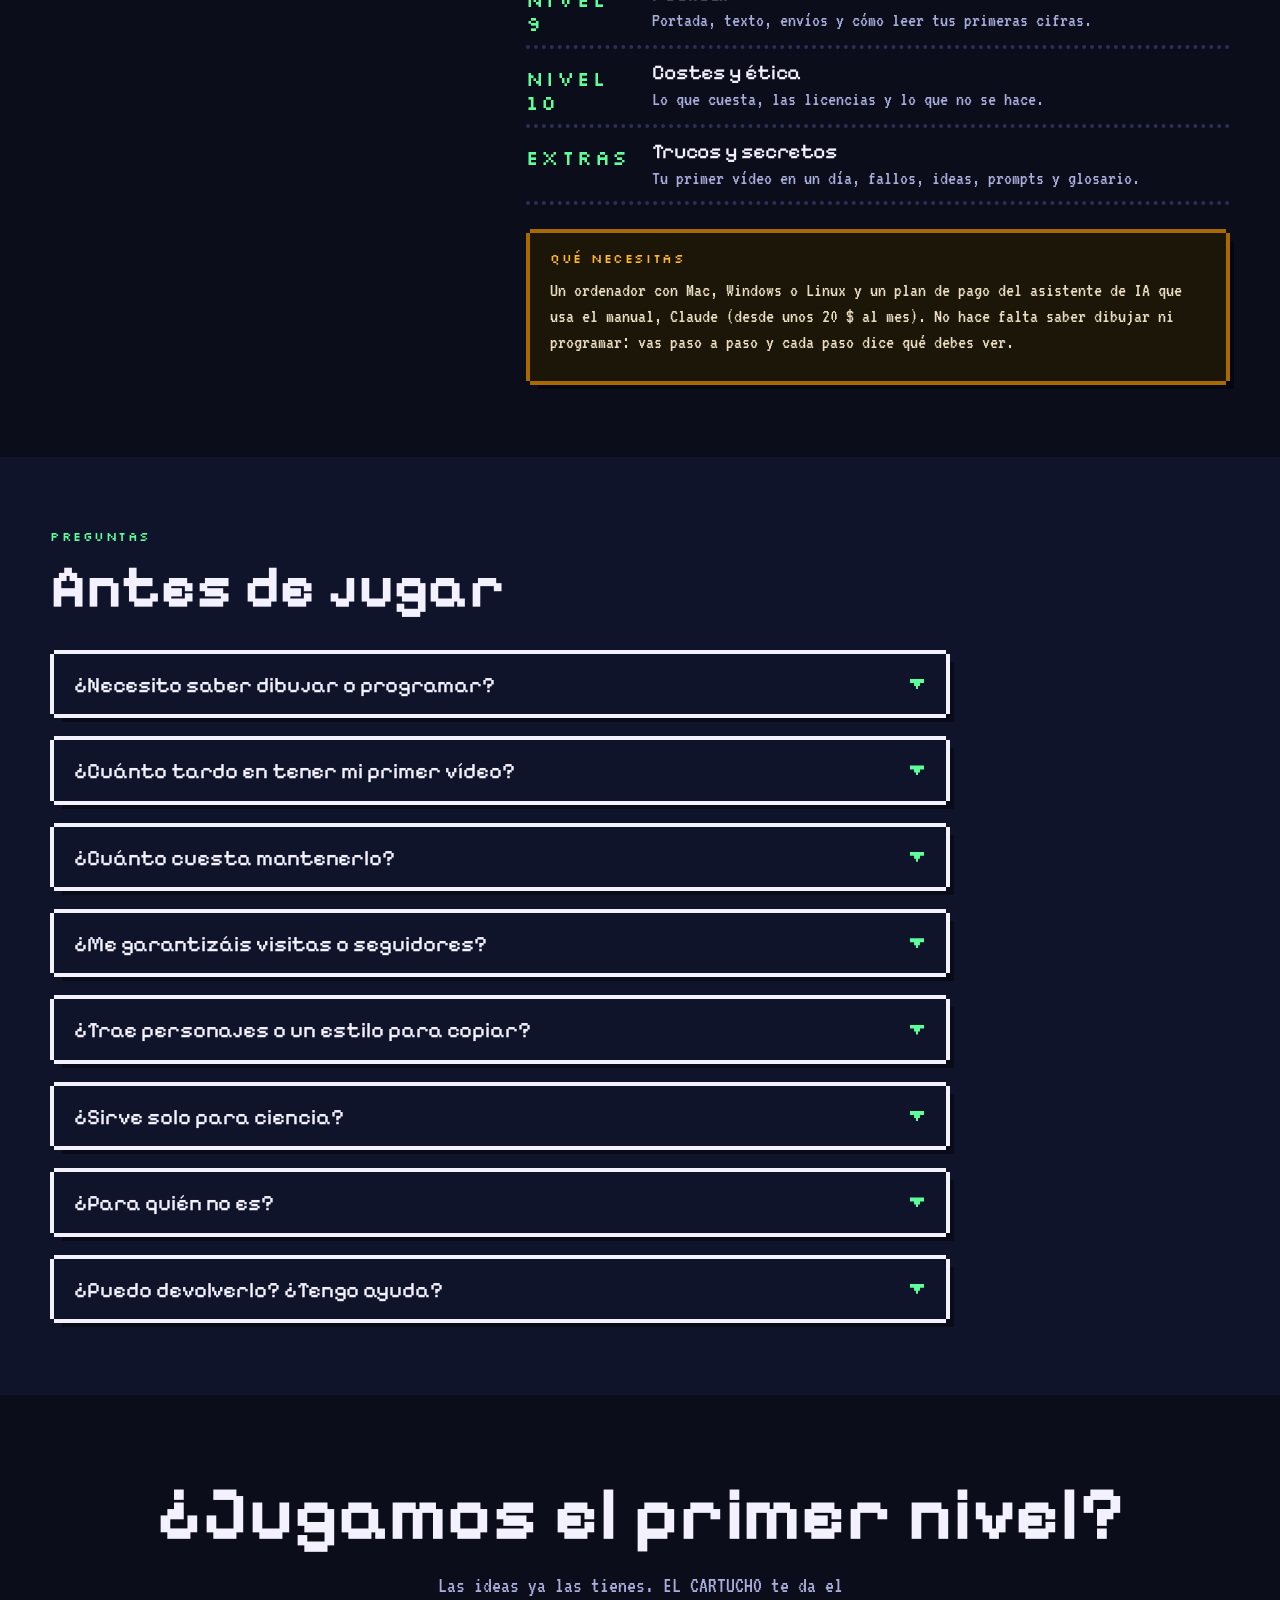
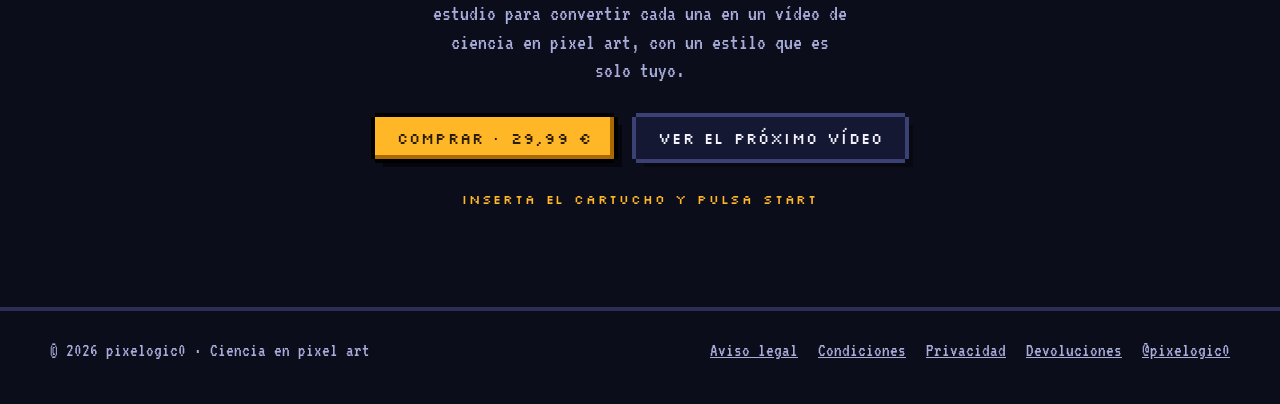
==== commit 40374047: "EL CARTUCHO 2.0 en la web española y condiciones 2.x Co-Authored-By: Claude Opus 5.5 <noreply@anthro" ====
--- a/index.html
+++ b/index.html
@@ -605,12 +605,12 @@
           <div class="cartucho" aria-hidden="true">
             <div class="etiqueta">
               <img data-media="cartucho" alt="">
-              <div class="rot"><b>EL CARTUCHO</b><span>MANUAL DEL CREADOR · ED. 1.0</span></div>
+              <div class="rot"><b>EL CARTUCHO</b><span>MANUAL DEL CREADOR · ED. 2.0</span></div>
             </div>
           </div>
           <div class="pix precio-caja" id="comprar">
             <div class="precio" data-dato="precio">29,99 €</div>
-            <span class="etq">Un solo pago · actualizaciones 1.x gratis</span>
+            <span class="etq">Un solo pago · edición 2.0 · actualizaciones 2.x gratis</span>
             <label class="consiento"><input type="checkbox" id="consiento" data-consiento><span class="casilla" aria-hidden="true"></span><span>Quiero la descarga ya y acepto que, al empezar, pierdo el derecho de desistimiento. Lee las <a data-enlace="terminos" href="#">condiciones</a>.</span></label>
             <a class="boton" data-enlace="comprar" data-compra href="#">Insertar cartucho <span class="flecha"></span></a>
             <p class="aviso-compra" id="aviso-compra" data-aviso role="status" hidden>Marca la casilla para continuar.</p>
@@ -624,11 +624,11 @@
           <div class="inventario">
             <div class="pix objeto">
               <svg viewBox="0 0 10 10" shape-rendering="crispEdges" aria-hidden="true"><path fill="#f4f1ff" d="M2 1h5l1 1v7H2z"/><path fill="#5cff9a" d="M3 3h4v1H3zM3 5h4v1H3zM3 7h3v1H3z"/></svg>
-              <div><b>Manual en PDF</b><span>105 páginas A5 en 9 niveles y extras, con el ejemplo completo de nuestro vídeo de la aurora.</span></div>
+              <div><b>Manual en PDF</b><span>Edición 2.0: 161 páginas A5 en 10 niveles y extras, con el método que usamos hoy y ejemplos reales de nuestros vídeos.</span></div>
             </div>
             <div class="pix objeto">
               <svg viewBox="0 0 10 10" shape-rendering="crispEdges" aria-hidden="true"><path fill="#ffb627" d="M1 3h8v6H1z"/><path fill="#a86a00" d="M1 3h8v1H1zM4 4h2v2H4z"/><path fill="#ffb627" d="M3 1h4v2H3z"/></svg>
-              <div><b>Kit de arranque</b><span>El lienzo pixel para Remotion, los rótulos letra a letra y un sintetizador chiptune.</span></div>
+              <div><b>Kit de arranque</b><span>Dos kits probados: el lienzo pixel para Remotion y el de cine a 60 fps con HyperFrames, más el sintetizador chiptune con melodías clásicas y los scripts de control.</span></div>
             </div>
             <div class="pix objeto">
               <svg viewBox="0 0 10 10" shape-rendering="crispEdges" aria-hidden="true"><path fill="#9b7bff" d="M1 2h8v6H1z"/><path fill="#0b0d1a" d="M2 3h6v4H2z"/><path fill="#5cff9a" d="M3 4h1v1H3zM5 4h2v1H5zM3 5h3v1H3z"/></svg>
@@ -643,13 +643,14 @@
             <li class="sel"><span class="etq">Start</span><div><b>Pulsa start</b><span>Qué vas a hacer, qué necesitas y cuánto cuesta de verdad.</span></div></li>
             <li><span class="etq">Nivel 1</span><div><b>El equipo</b><span>De ordenador vacío a estudio que funciona, paso a paso.</span></div></li>
             <li><span class="etq">Nivel 2</span><div><b>Tu base</b><span>Carpetas, memoria del estudio y reglas por escrito.</span></div></li>
-            <li><span class="etq">Nivel 3</span><div><b>Tu identidad</b><span>Paleta, personaje, tono y tu propia guía de estilo.</span></div></li>
-            <li><span class="etq">Nivel 4</span><div><b>La idea</b><span>Una pregunta, una cifra, dos fuentes y un gancho de dos segundos.</span></div></li>
-            <li><span class="etq">Nivel 5</span><div><b>El mundo píxel</b><span>Escenas, efectos, personaje, rótulos y cámara.</span></div></li>
-            <li><span class="etq">Nivel 6</span><div><b>Sonido 8-bit</b><span>Tu música y tus efectos, hechos con código.</span></div></li>
-            <li><span class="etq">Nivel 7</span><div><b>Control de calidad</b><span>Todo lo que se revisa antes de darle a publicar.</span></div></li>
-            <li><span class="etq">Nivel 8</span><div><b>Publicar</b><span>Portada, texto, horario y cómo leer tus primeras cifras.</span></div></li>
-            <li><span class="etq">Nivel 9</span><div><b>Costes y ética</b><span>Lo que cuesta, las licencias y lo que no se hace.</span></div></li>
+            <li><span class="etq">Nivel 3</span><div><b>Tu identidad</b><span>Paleta, tono, texto sin caja y tu propia guía de estilo.</span></div></li>
+            <li><span class="etq">Nivel 4</span><div><b>La idea</b><span>La fórmula de las cinco fases, una cifra con fuente y la tabla de producción.</span></div></li>
+            <li><span class="etq">Nivel 5</span><div><b>El mundo píxel</b><span>El método documental: cámara, luz, rampas de color y textos que se leen.</span></div></li>
+            <li><span class="etq">Nivel 6</span><div><b>Cine a 60 fps</b><span>HyperFrames: golpes de cámara, pantalla CRT y portada con título.</span></div></li>
+            <li><span class="etq">Nivel 7</span><div><b>Sonido 8-bit</b><span>Una música propia por vídeo, con clásicas en 8 bits y cada efecto en su golpe.</span></div></li>
+            <li><span class="etq">Nivel 8</span><div><b>Control de calidad</b><span>Tiempo de lectura, bucle exacto y el vídeo preparado para subir.</span></div></li>
+            <li><span class="etq">Nivel 9</span><div><b>Publicar</b><span>Portada, texto, envíos y cómo leer tus primeras cifras.</span></div></li>
+            <li><span class="etq">Nivel 10</span><div><b>Costes y ética</b><span>Lo que cuesta, las licencias y lo que no se hace.</span></div></li>
             <li><span class="etq">Extras</span><div><b>Trucos y secretos</b><span>Tu primer vídeo en un día, fallos, ideas, prompts y glosario.</span></div></li>
           </ul>
           <div class="pix requisitos">
@@ -727,7 +728,7 @@
   usuario: "@pixelogic0",
   instagram: "https://www.instagram.com/pixelogic0/",
   payhip: "ZpuA6",                // código del producto en Payhip: lo que va tras payhip.com/b/ (p. ej. "AbC12"). Con él, el botón abre el pago de Payhip
-  goatcounter: "pixelogic0",      // contador de visitas sin cookies (GoatCounter). Vacío = sin contador
+  goatcounter: "pixelogic0",              // nombre del sitio en GoatCounter (lo que va antes de .goatcounter.com). Vacío = sin contador. Al ponerlo, actualizar legal/privacidad.html
   comprar: "#comprar",            // sin Payhip: cualquier enlace de pago directo
   correo: "pixelogic0.ayuda@proton.me",
   terminos: "legal/condiciones.html", privacidad: "legal/privacidad.html", reembolsos: "legal/condiciones.html#devoluciones", aviso: "legal/aviso-legal.html",
